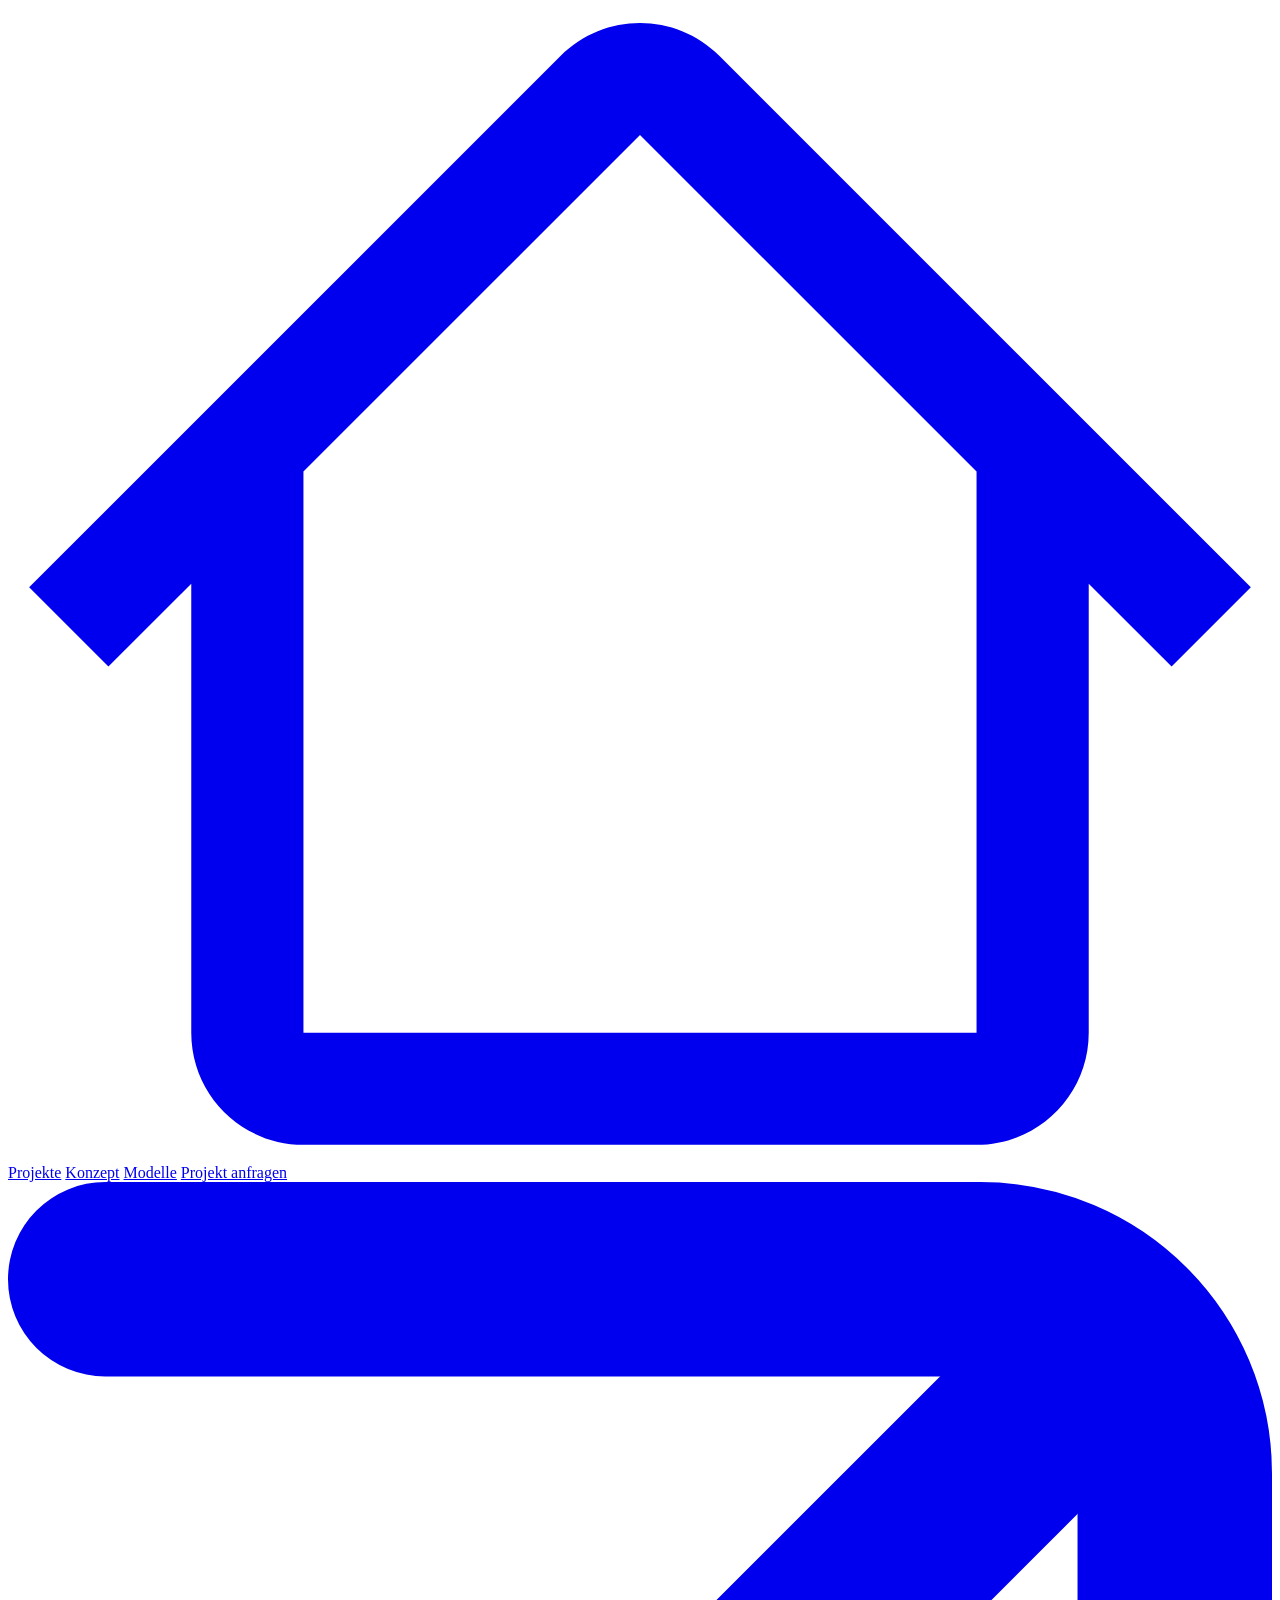
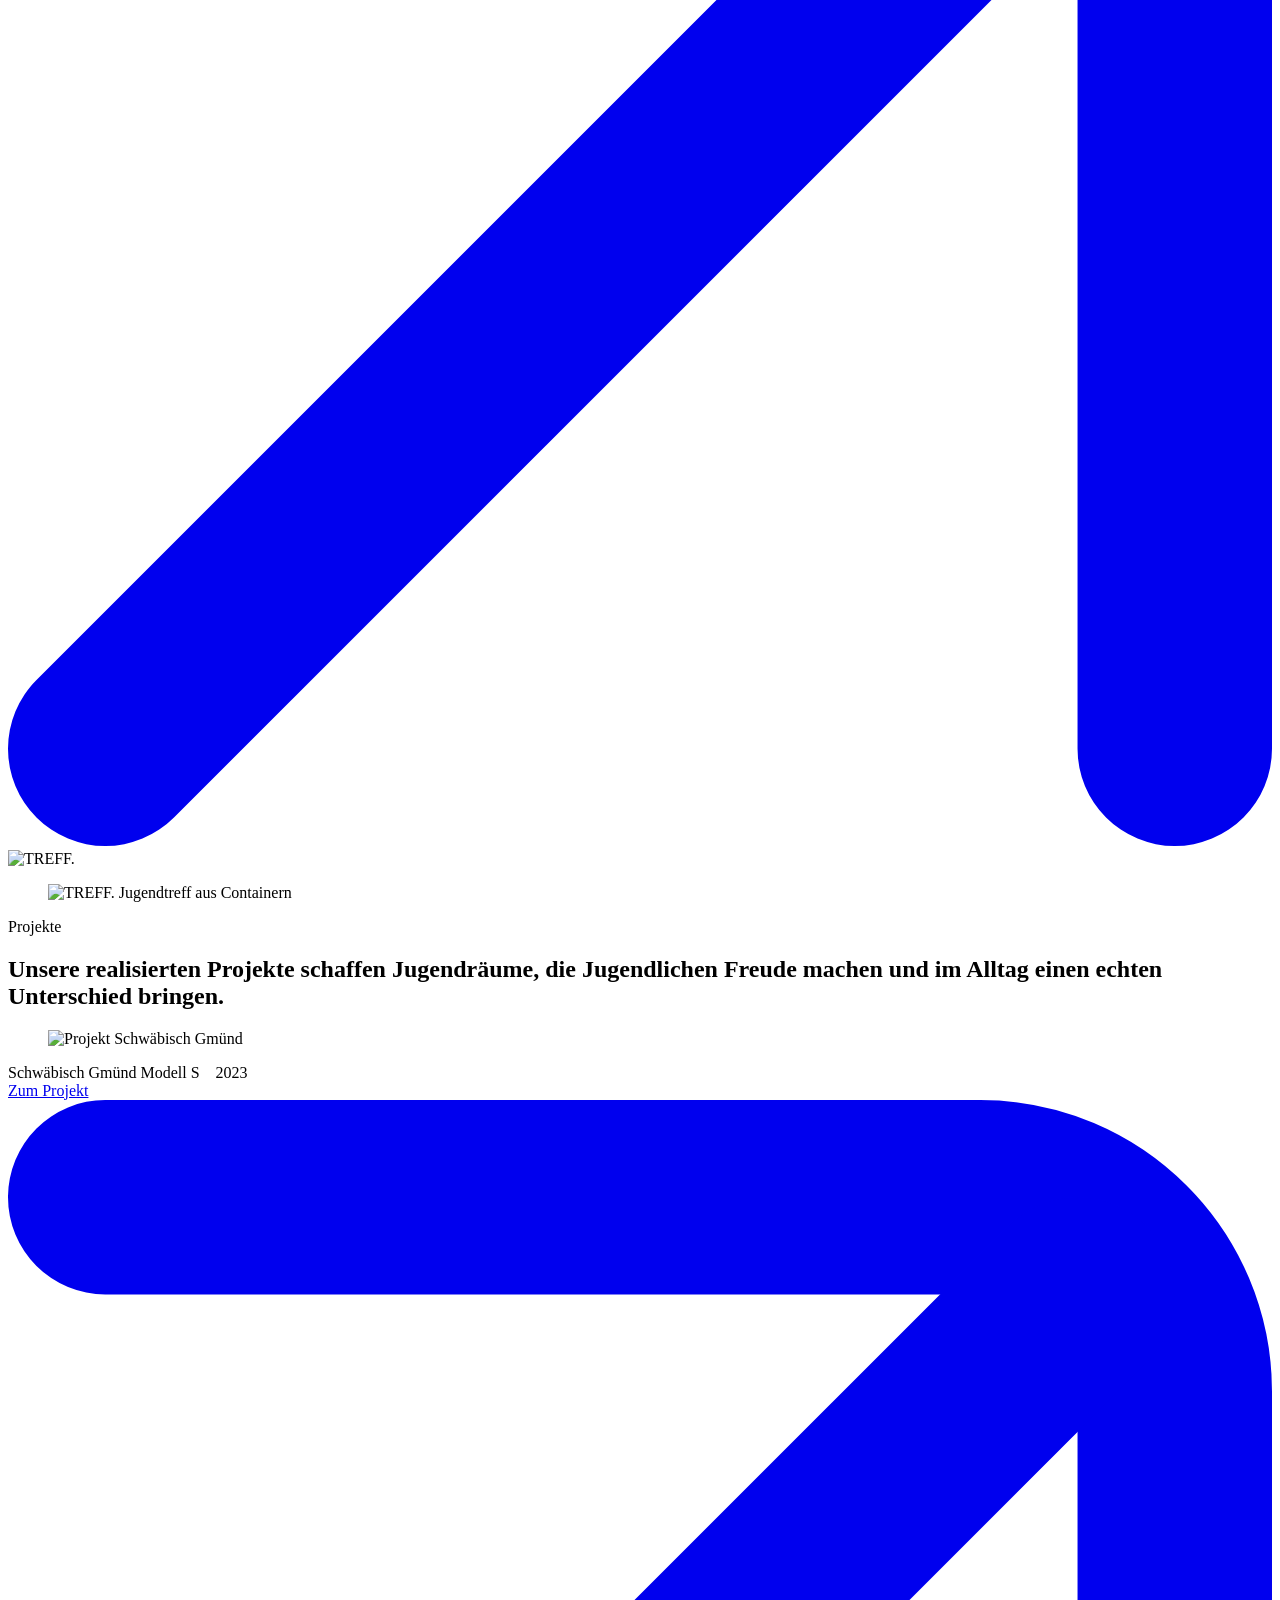
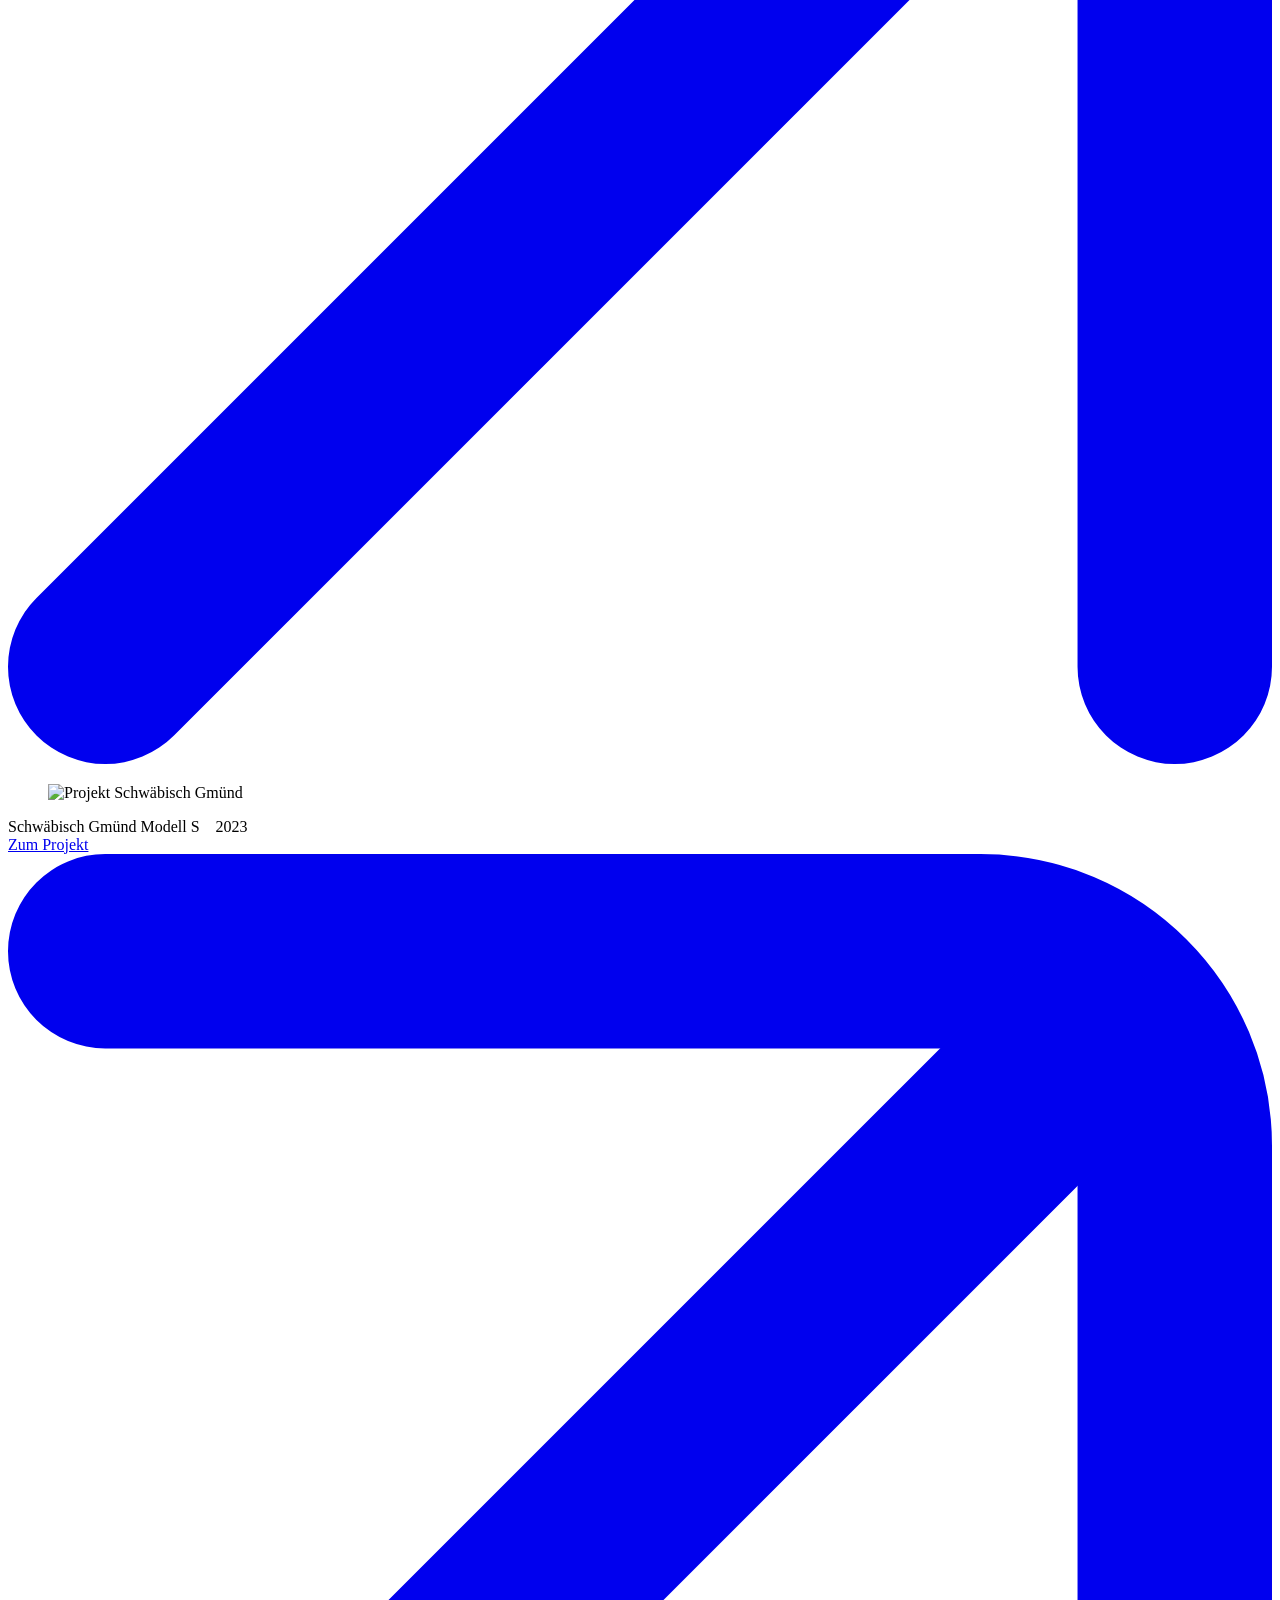
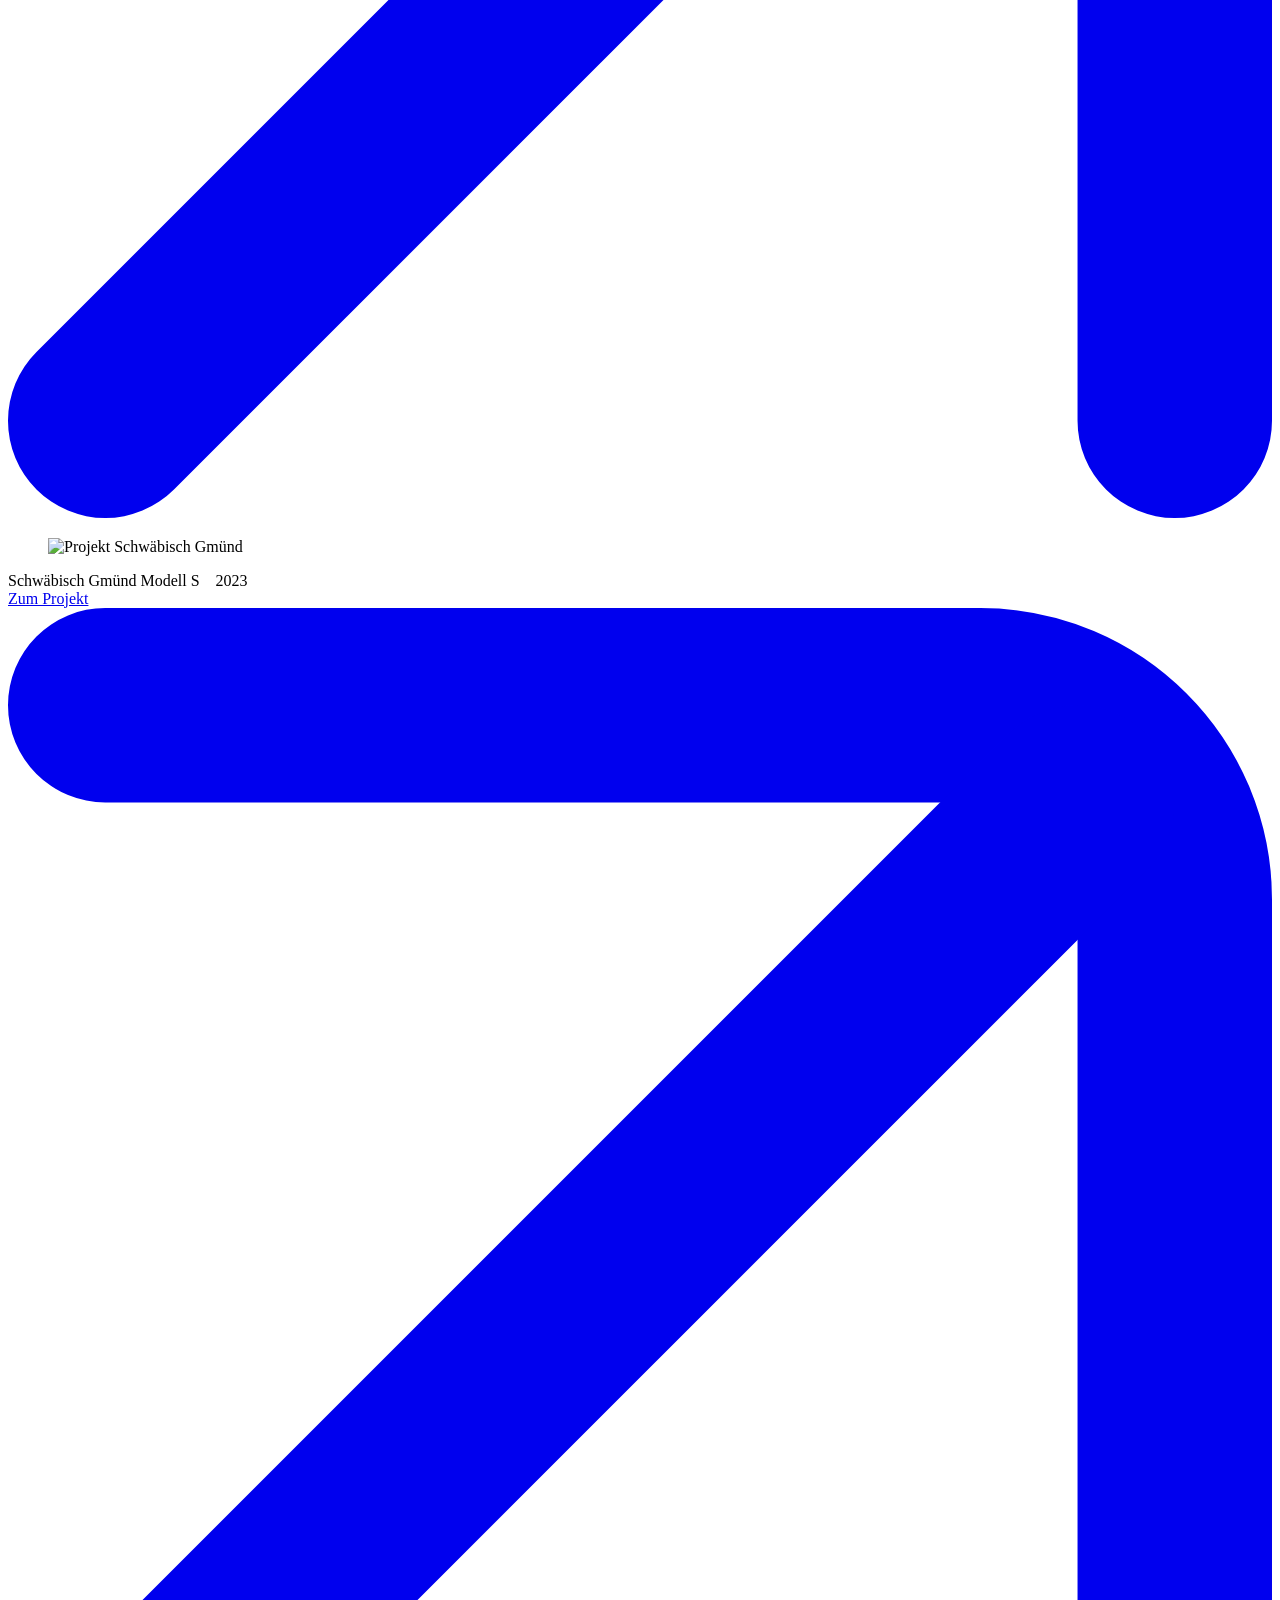
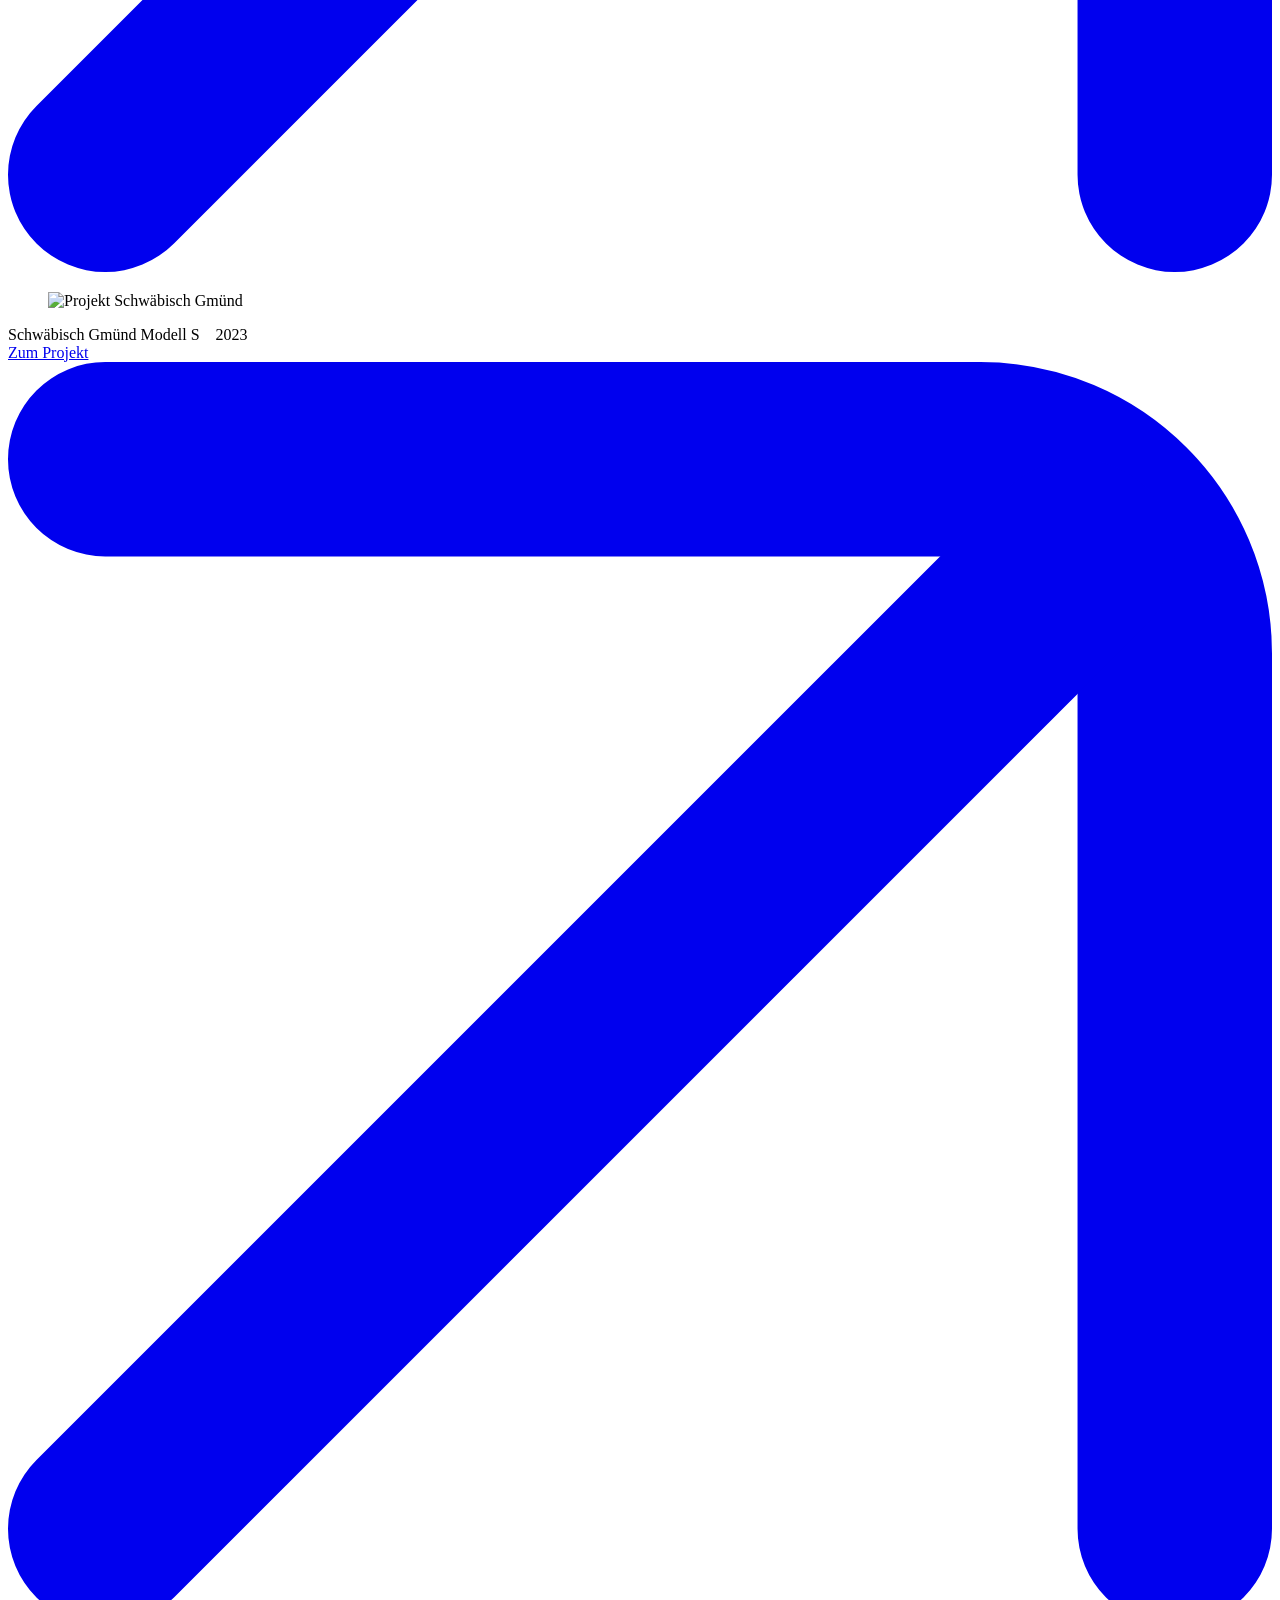
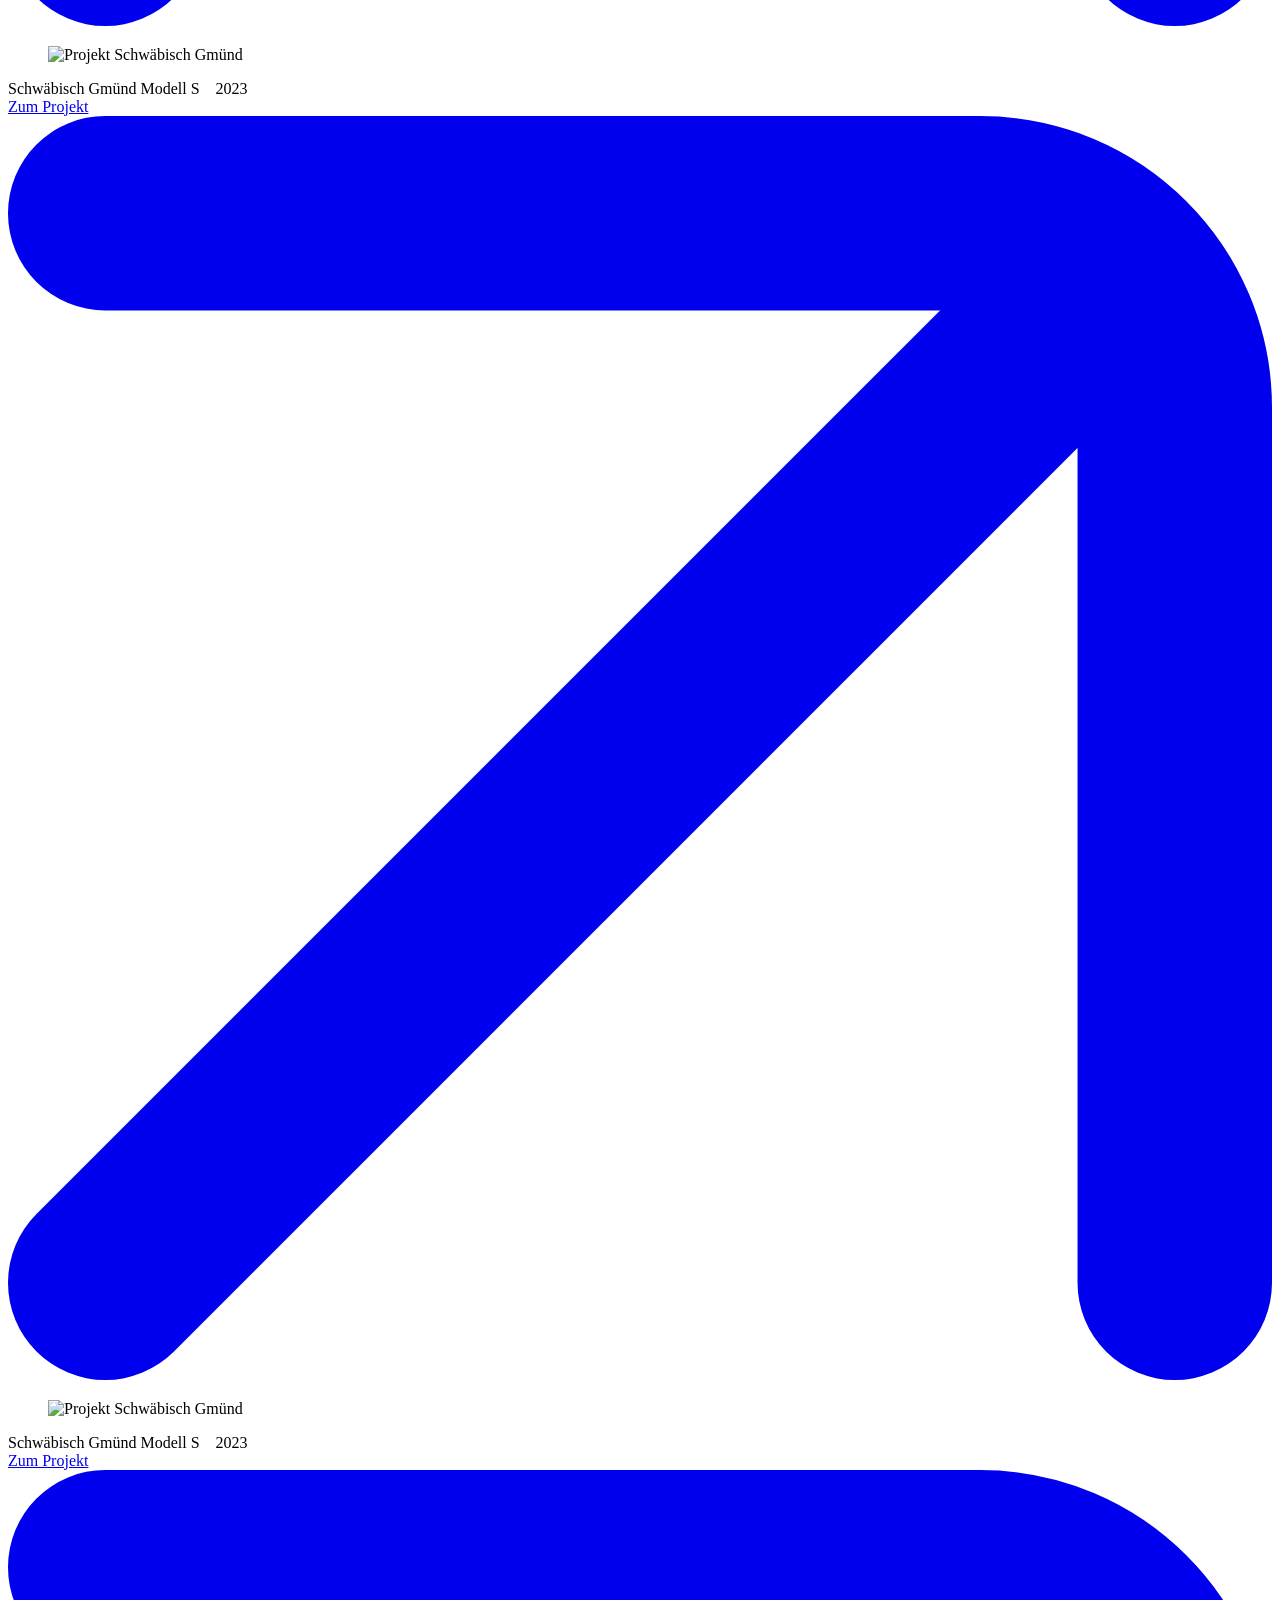
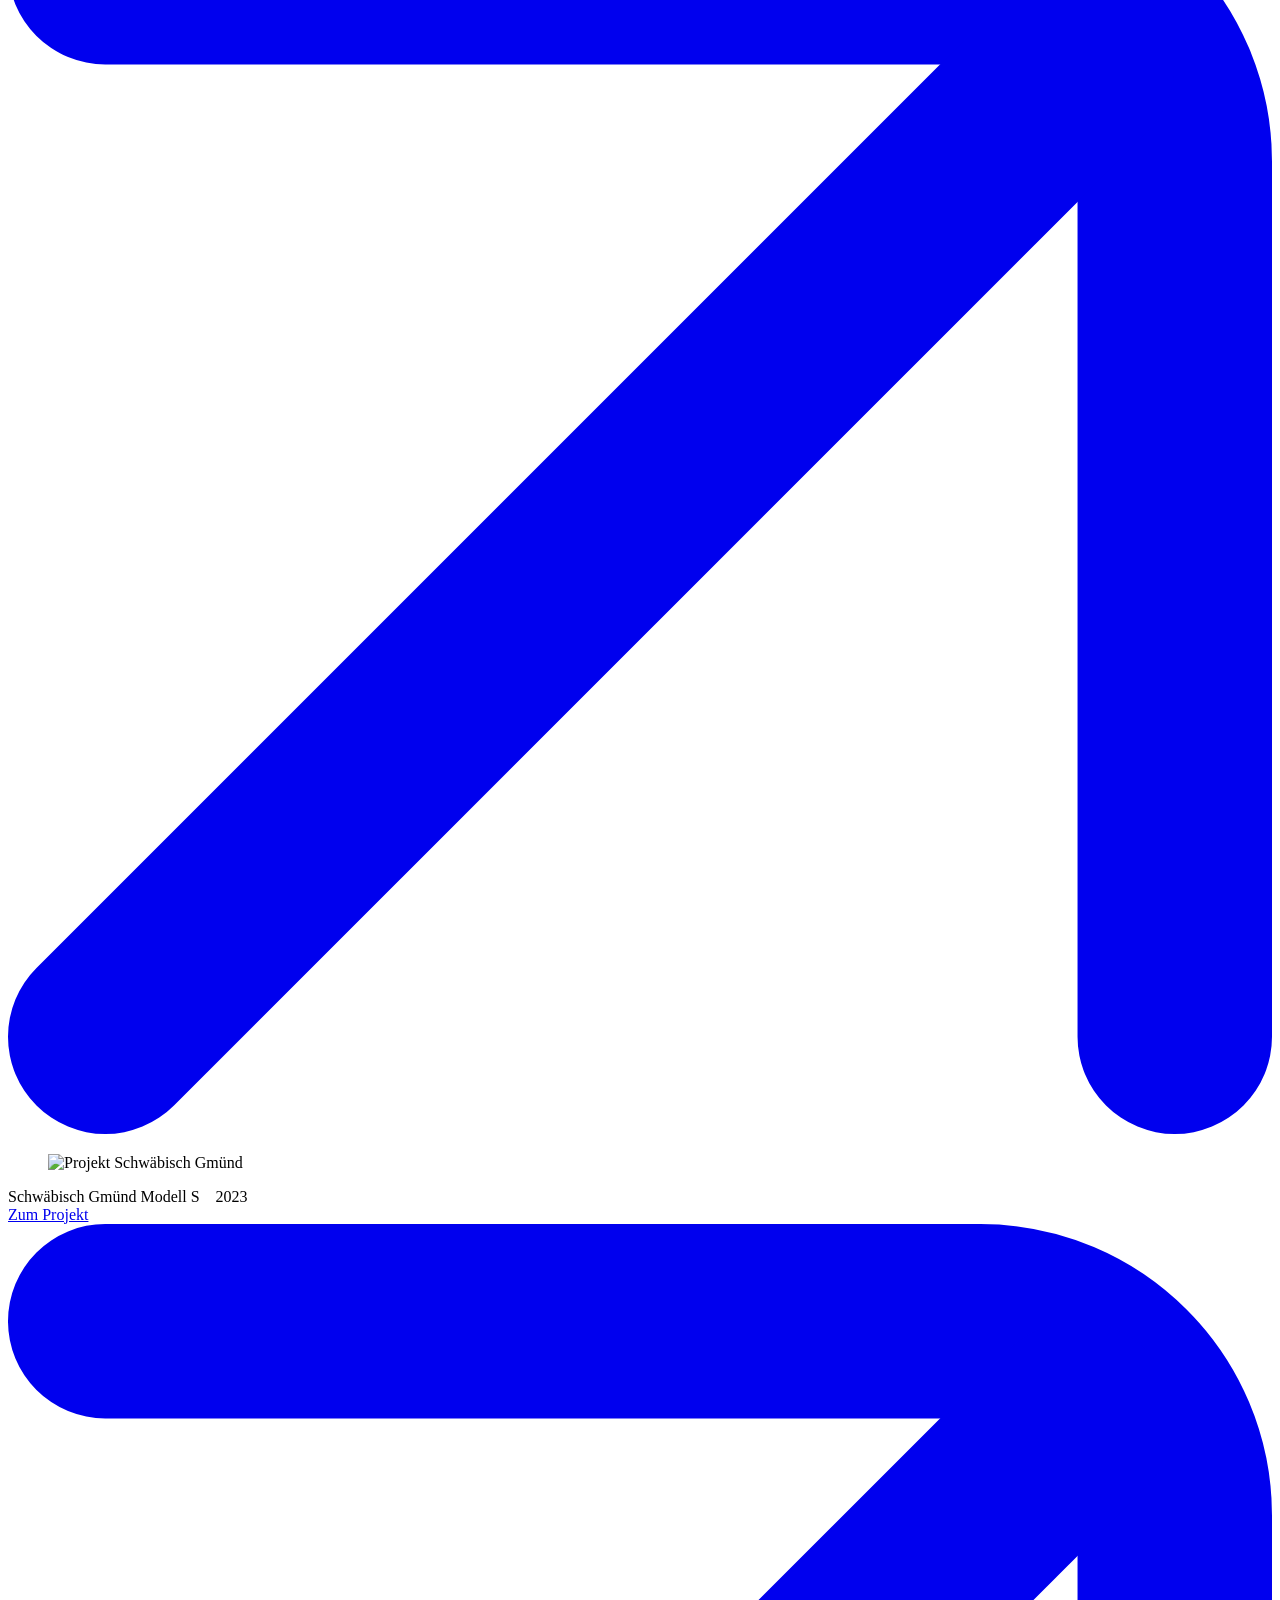
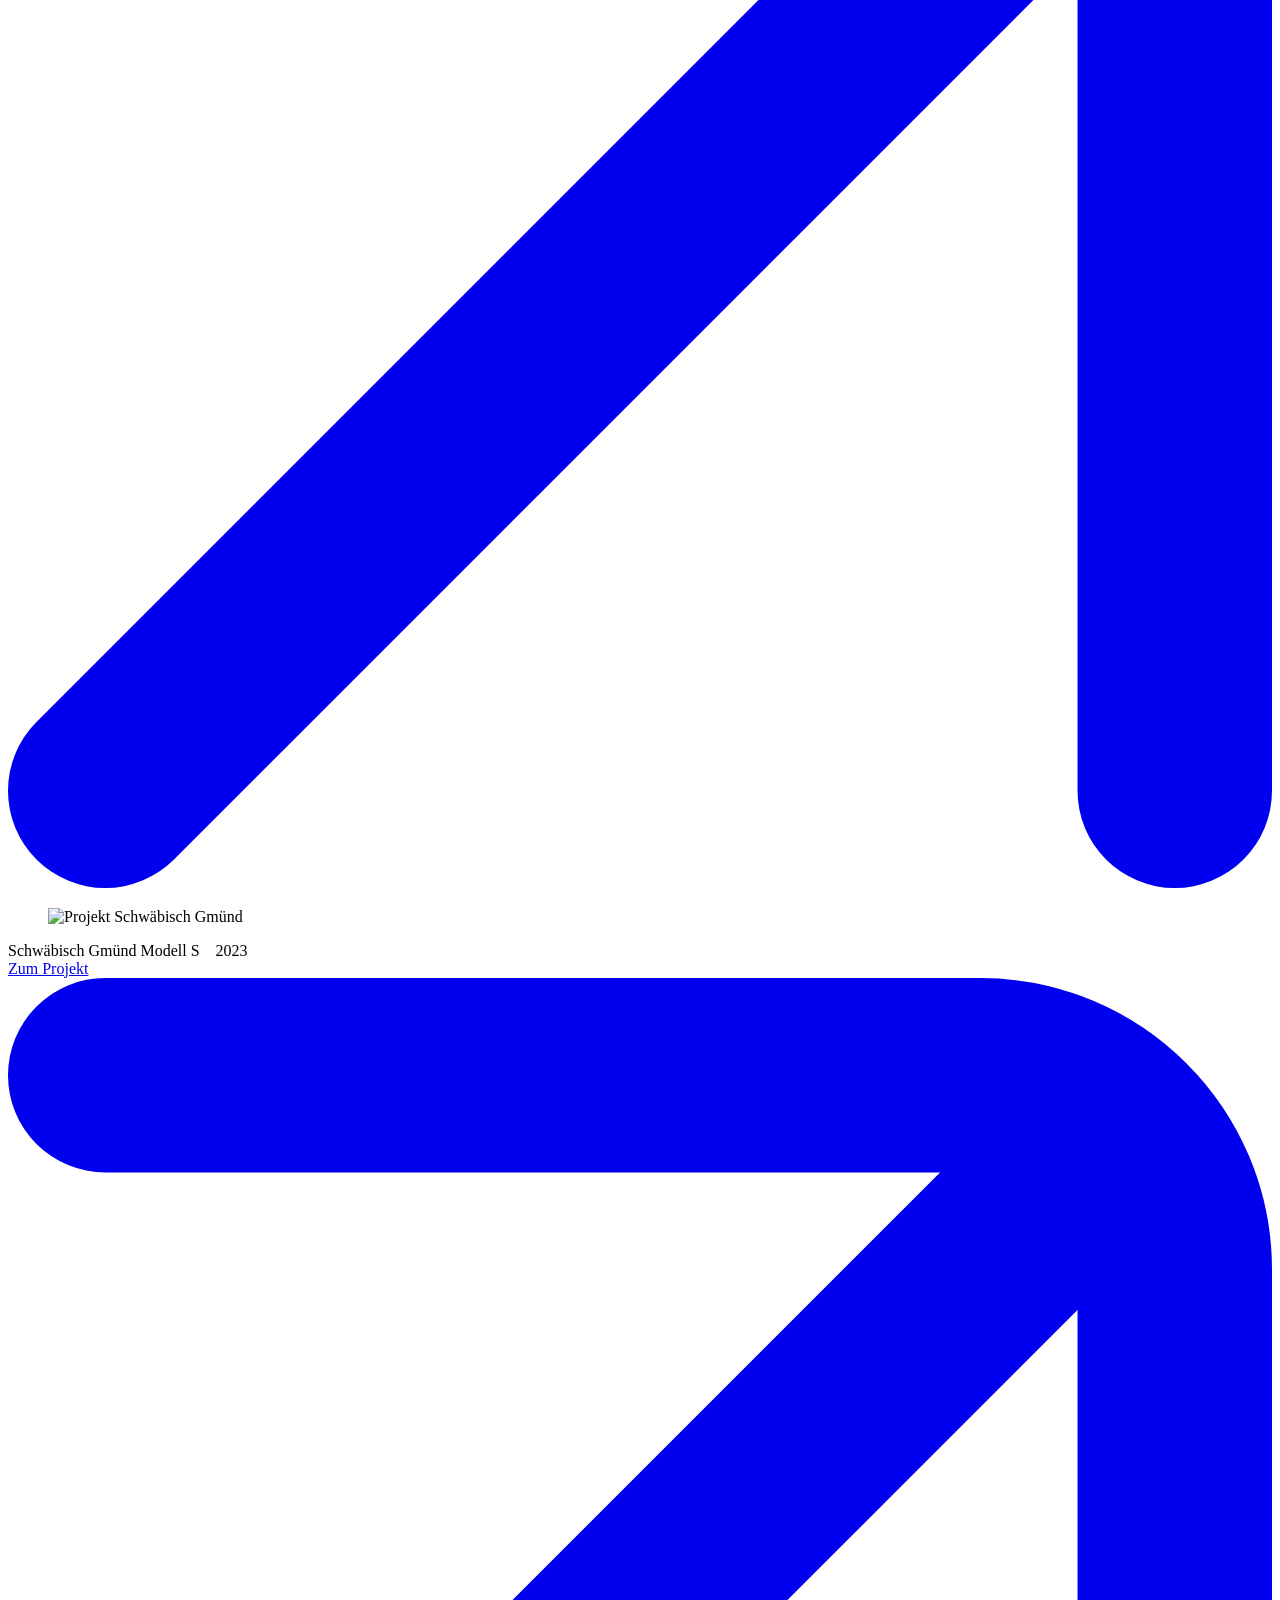
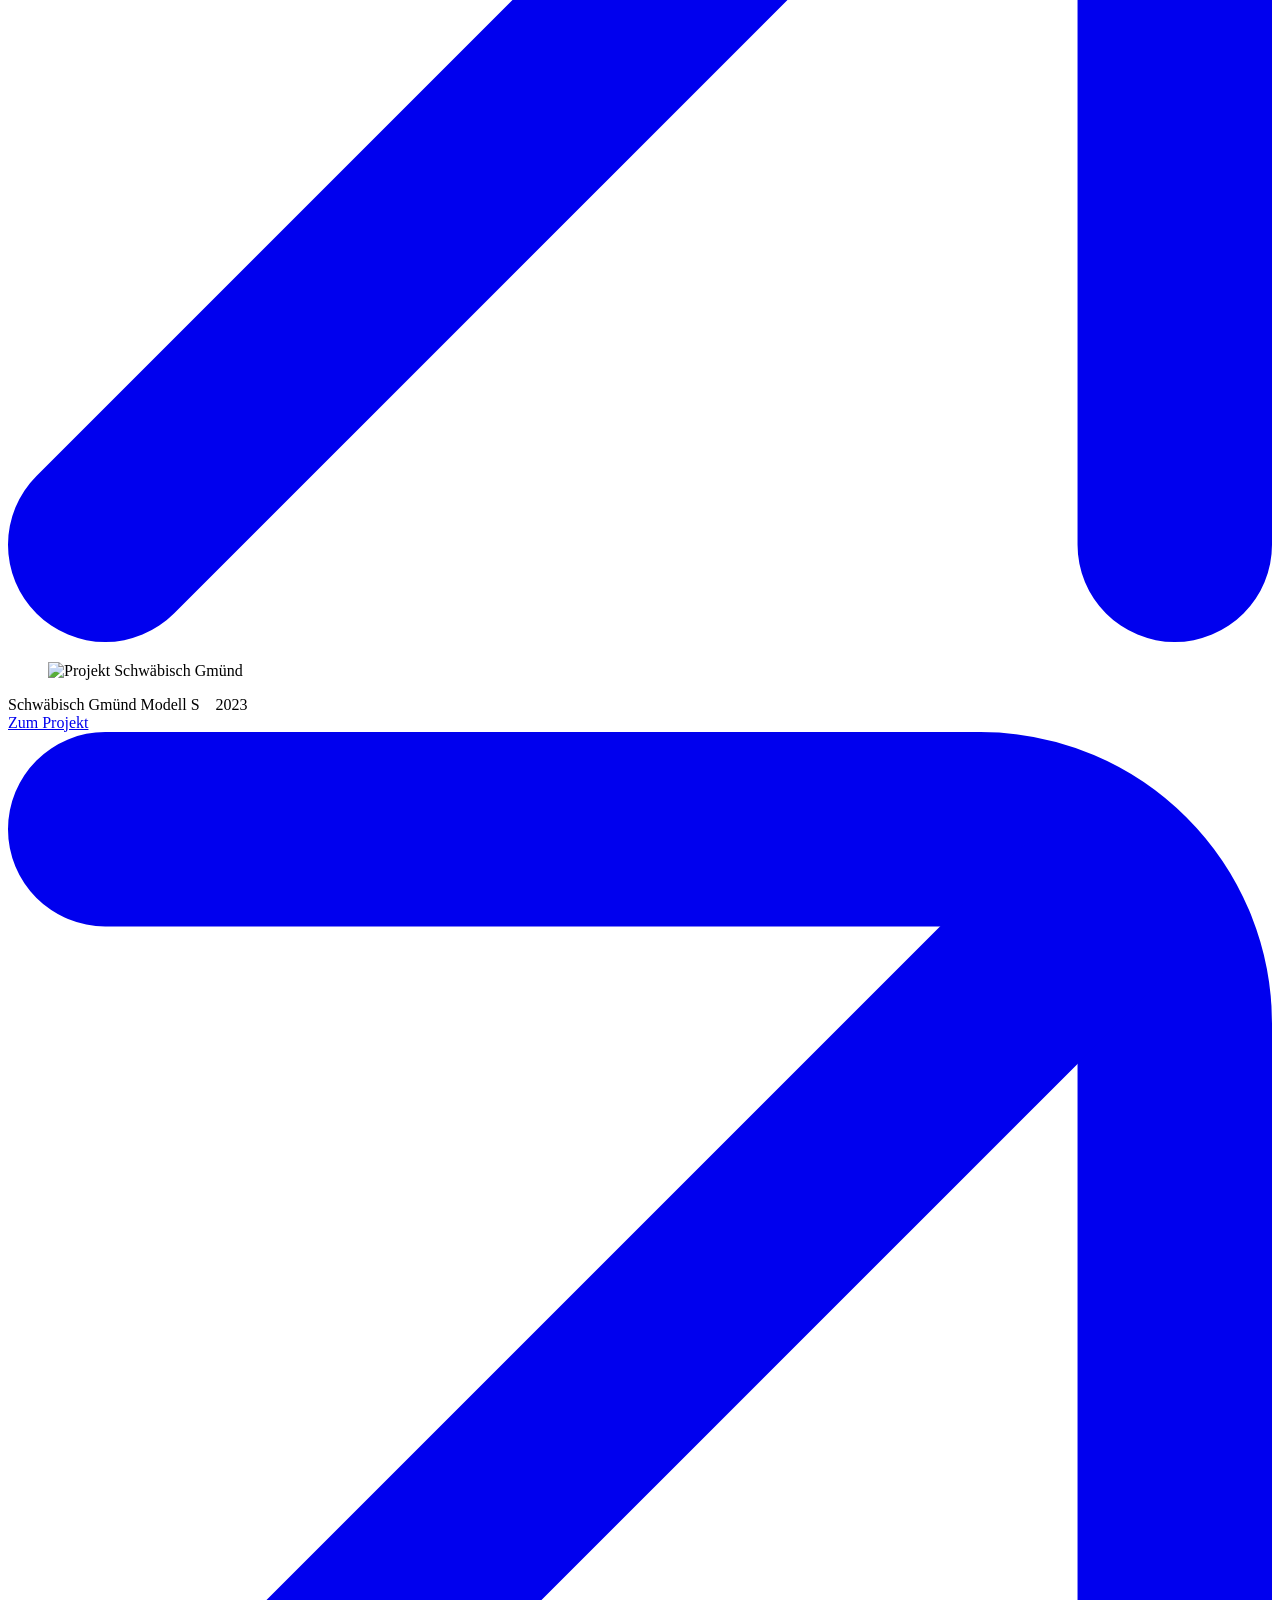
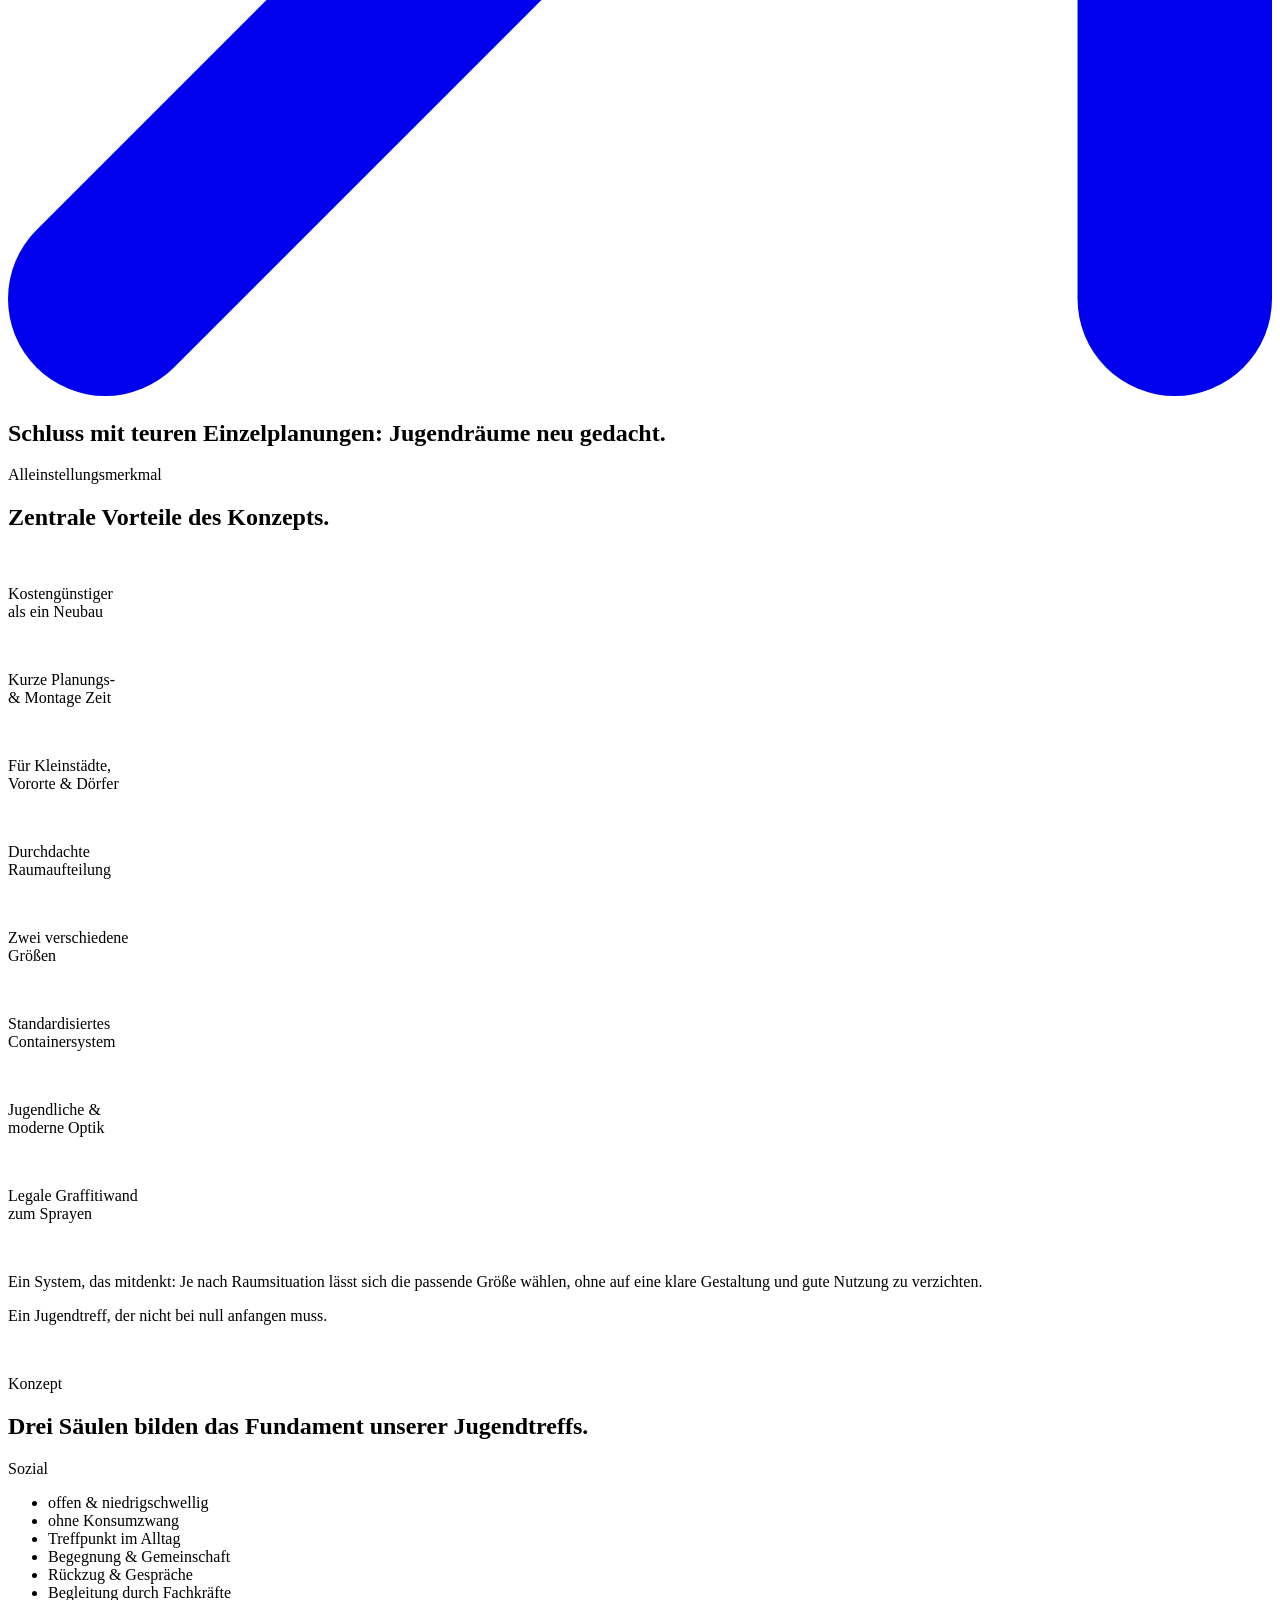
==== index.html @ c0152a6a "Upload" ====
<!DOCTYPE html>
<html lang="de">
<head>
  <meta charset="UTF-8" />
  <meta name="viewport" content="width=device-width, initial-scale=1" />
  <title>TREFF. — Jugendräume. Schnell. Günstig. Einfach.</title>
  <meta name="description" content="TREFF. baut standardisierte Container-Jugendtreffs: schnell, günstig und einfach. Zwei Modelle, ein durchdachtes System." />

  <!-- Fonts vorab laden (meistgenutzte WOFF2) -->
  <link rel="preload" href="fonts/Chunko Bold.woff2" as="font" type="font/woff2" crossorigin />
  <link rel="preload" href="fonts/InterTight-Regular.woff2" as="font" type="font/woff2" crossorigin />
  <link rel="stylesheet" href="css/style.css" />
  <base href="/" />
</head>

<body class="is-loading">

  <!-- ================= LOADER (Lade- & Cursor-Animation) ================= -->
  <div class="loader" data-loader aria-hidden="true">
    <div class="loader__logo">
      <span class="loader__shape"><span class="loader__fill"></span></span>
    </div>
  </div>

  <!-- ============================ NAV BAR ============================ -->
  <nav class="nav" data-nav aria-label="Hauptnavigation">
    <div class="nav__inner">
      <a class="nav__pill nav__pill--home js-bounce" href="index.html" aria-label="Startseite">
        <svg viewBox="0 0 16.9007 15.4006" fill="none" aria-hidden="true"><path fill-rule="evenodd" clip-rule="evenodd" d="M3.94715 6.20158L8.45036 1.69885L12.9536 6.20158H12.9503V13.7008H3.9503V6.20158H3.94715ZM2.4503 7.69828L1.34276 8.80571L0.282857 7.74592L7.3906 0.638922C7.97589 0.0536928 8.92483 0.0536928 9.51012 0.638922L16.6179 7.74592L15.558 8.80571L14.4503 7.69817V13.7008C14.4503 14.5291 13.7787 15.2006 12.9503 15.2006H3.9503C3.12188 15.2006 2.4503 14.5291 2.4503 13.7008V7.69828Z" fill="currentColor"/></svg>
      </a>
      <a class="nav__pill nav__pill--text js-bounce" href="index.html#projekte">Projekte</a>
      <a class="nav__pill nav__pill--text js-bounce" href="index.html#konzept">Konzept</a>
      <a class="nav__pill nav__pill--text js-bounce" href="index.html#modelle">Modelle</a>
      <a class="nav__pill nav__pill--cta js-bounce" href="kontakt.html">
        Projekt anfragen
        <svg viewBox="0 0 13 13" fill="none" aria-hidden="true"><path d="M1 1H10C11.1046 1 12 1.89543 12 3V12" stroke="currentColor" stroke-width="2" stroke-linecap="round"/><path d="M11 2L1 12" stroke="currentColor" stroke-width="2" stroke-linecap="round"/></svg>
      </a>
    </div>
  </nav>

  <!-- ============================= HEADER ============================= -->
  <header class="header">
    <div class="header__logo">
      <img src="assets/illustrations/logo-treff-wordmark.svg" alt="TREFF." />
    </div>
    <!-- SLOT: landing-hero -->
    <figure class="img-slot header__hero">
      <img src="assets/images/landing-hero.jpg" alt="TREFF. Jugendtreff aus Containern" width="1856" height="1044" />
    </figure>
  </header>

  <main>

    <!-- ===================== PROJEKTE ÜBERSICHT ===================== -->
    <section class="section" id="projekte" data-parallax-scope>
      <div class="container stack-center">
        <p class="eyebrow" data-reveal>Projekte</p>
        <h2 class="section-title" data-reveal>Unsere realisierten Projekte schaffen Jugendräume, die Jugendlichen Freude machen und im Alltag einen echten Unterschied bringen.</h2>
      </div>

      <!-- Karussell (Swipe/Drag) -->
      <div class="carousel" data-carousel>
        <div class="carousel__track" data-carousel-track>
          <!-- SLOT: projekt-uebersicht-01..09 -->
          <article class="proj-card">
            <figure class="img-slot proj-card__img" style="--ar: 584/617"><img src="assets/images/projekt-uebersicht-01.jpg" alt="Projekt Schwäbisch Gmünd" width="800" height="600" /></figure>
            <div class="proj-card__bar">
              <div class="proj-card__meta">
                <span class="proj-card__title">Schwäbisch Gmünd</span>
                <span class="proj-card__sub">Modell S &nbsp;&nbsp; 2023</span>
              </div>
              <a class="cta" href="projekte.html" aria-label="Zum Projekt Schwäbisch Gmünd">
                <span class="cta__pill">Zum Projekt</span>
                <span class="cta__circle"><svg viewBox="0 0 13 13" fill="none" aria-hidden="true"><path d="M1 1H10C11.1046 1 12 1.89543 12 3V12" stroke="currentColor" stroke-width="2" stroke-linecap="round"/><path d="M11 2L1 12" stroke="currentColor" stroke-width="2" stroke-linecap="round"/></svg></span>
              </a>
            </div>
          </article>
          <article class="proj-card">
            <figure class="img-slot proj-card__img" style="--ar: 584/617"><img src="assets/images/projekt-uebersicht-02.jpg" alt="Projekt Schwäbisch Gmünd" width="800" height="600" /></figure>
            <div class="proj-card__bar">
              <div class="proj-card__meta">
                <span class="proj-card__title">Schwäbisch Gmünd</span>
                <span class="proj-card__sub">Modell S &nbsp;&nbsp; 2023</span>
              </div>
              <a class="cta" href="projekte.html" aria-label="Zum Projekt Schwäbisch Gmünd">
                <span class="cta__pill">Zum Projekt</span>
                <span class="cta__circle"><svg viewBox="0 0 13 13" fill="none" aria-hidden="true"><path d="M1 1H10C11.1046 1 12 1.89543 12 3V12" stroke="currentColor" stroke-width="2" stroke-linecap="round"/><path d="M11 2L1 12" stroke="currentColor" stroke-width="2" stroke-linecap="round"/></svg></span>
              </a>
            </div>
          </article>
          <article class="proj-card">
            <figure class="img-slot proj-card__img" style="--ar: 584/617"><img src="assets/images/projekt-uebersicht-03.jpg" alt="Projekt Schwäbisch Gmünd" width="800" height="600" /></figure>
            <div class="proj-card__bar">
              <div class="proj-card__meta">
                <span class="proj-card__title">Schwäbisch Gmünd</span>
                <span class="proj-card__sub">Modell S &nbsp;&nbsp; 2023</span>
              </div>
              <a class="cta" href="projekte.html" aria-label="Zum Projekt Schwäbisch Gmünd">
                <span class="cta__pill">Zum Projekt</span>
                <span class="cta__circle"><svg viewBox="0 0 13 13" fill="none" aria-hidden="true"><path d="M1 1H10C11.1046 1 12 1.89543 12 3V12" stroke="currentColor" stroke-width="2" stroke-linecap="round"/><path d="M11 2L1 12" stroke="currentColor" stroke-width="2" stroke-linecap="round"/></svg></span>
              </a>
            </div>
          </article>
          <article class="proj-card">
            <figure class="img-slot proj-card__img" style="--ar: 584/617"><img src="assets/images/projekt-uebersicht-04.jpg" alt="Projekt Schwäbisch Gmünd" width="800" height="600" /></figure>
            <div class="proj-card__bar">
              <div class="proj-card__meta">
                <span class="proj-card__title">Schwäbisch Gmünd</span>
                <span class="proj-card__sub">Modell S &nbsp;&nbsp; 2023</span>
              </div>
              <a class="cta" href="projekte.html" aria-label="Zum Projekt Schwäbisch Gmünd">
                <span class="cta__pill">Zum Projekt</span>
                <span class="cta__circle"><svg viewBox="0 0 13 13" fill="none" aria-hidden="true"><path d="M1 1H10C11.1046 1 12 1.89543 12 3V12" stroke="currentColor" stroke-width="2" stroke-linecap="round"/><path d="M11 2L1 12" stroke="currentColor" stroke-width="2" stroke-linecap="round"/></svg></span>
              </a>
            </div>
          </article>
          <article class="proj-card">
            <figure class="img-slot proj-card__img" style="--ar: 584/617"><img src="assets/images/projekt-uebersicht-05.jpg" alt="Projekt Schwäbisch Gmünd" width="800" height="600" /></figure>
            <div class="proj-card__bar">
              <div class="proj-card__meta">
                <span class="proj-card__title">Schwäbisch Gmünd</span>
                <span class="proj-card__sub">Modell S &nbsp;&nbsp; 2023</span>
              </div>
              <a class="cta" href="projekte.html" aria-label="Zum Projekt Schwäbisch Gmünd">
                <span class="cta__pill">Zum Projekt</span>
                <span class="cta__circle"><svg viewBox="0 0 13 13" fill="none" aria-hidden="true"><path d="M1 1H10C11.1046 1 12 1.89543 12 3V12" stroke="currentColor" stroke-width="2" stroke-linecap="round"/><path d="M11 2L1 12" stroke="currentColor" stroke-width="2" stroke-linecap="round"/></svg></span>
              </a>
            </div>
          </article>
          <article class="proj-card">
            <figure class="img-slot proj-card__img" style="--ar: 584/617"><img src="assets/images/projekt-uebersicht-06.jpg" alt="Projekt Schwäbisch Gmünd" width="800" height="600" /></figure>
            <div class="proj-card__bar">
              <div class="proj-card__meta">
                <span class="proj-card__title">Schwäbisch Gmünd</span>
                <span class="proj-card__sub">Modell S &nbsp;&nbsp; 2023</span>
              </div>
              <a class="cta" href="projekte.html" aria-label="Zum Projekt Schwäbisch Gmünd">
                <span class="cta__pill">Zum Projekt</span>
                <span class="cta__circle"><svg viewBox="0 0 13 13" fill="none" aria-hidden="true"><path d="M1 1H10C11.1046 1 12 1.89543 12 3V12" stroke="currentColor" stroke-width="2" stroke-linecap="round"/><path d="M11 2L1 12" stroke="currentColor" stroke-width="2" stroke-linecap="round"/></svg></span>
              </a>
            </div>
          </article>
          <article class="proj-card">
            <figure class="img-slot proj-card__img" style="--ar: 584/617"><img src="assets/images/projekt-uebersicht-07.jpg" alt="Projekt Schwäbisch Gmünd" width="800" height="600" /></figure>
            <div class="proj-card__bar">
              <div class="proj-card__meta">
                <span class="proj-card__title">Schwäbisch Gmünd</span>
                <span class="proj-card__sub">Modell S &nbsp;&nbsp; 2023</span>
              </div>
              <a class="cta" href="projekte.html" aria-label="Zum Projekt Schwäbisch Gmünd">
                <span class="cta__pill">Zum Projekt</span>
                <span class="cta__circle"><svg viewBox="0 0 13 13" fill="none" aria-hidden="true"><path d="M1 1H10C11.1046 1 12 1.89543 12 3V12" stroke="currentColor" stroke-width="2" stroke-linecap="round"/><path d="M11 2L1 12" stroke="currentColor" stroke-width="2" stroke-linecap="round"/></svg></span>
              </a>
            </div>
          </article>
          <article class="proj-card">
            <figure class="img-slot proj-card__img" style="--ar: 584/617"><img src="assets/images/projekt-uebersicht-08.jpg" alt="Projekt Schwäbisch Gmünd" width="800" height="600" /></figure>
            <div class="proj-card__bar">
              <div class="proj-card__meta">
                <span class="proj-card__title">Schwäbisch Gmünd</span>
                <span class="proj-card__sub">Modell S &nbsp;&nbsp; 2023</span>
              </div>
              <a class="cta" href="projekte.html" aria-label="Zum Projekt Schwäbisch Gmünd">
                <span class="cta__pill">Zum Projekt</span>
                <span class="cta__circle"><svg viewBox="0 0 13 13" fill="none" aria-hidden="true"><path d="M1 1H10C11.1046 1 12 1.89543 12 3V12" stroke="currentColor" stroke-width="2" stroke-linecap="round"/><path d="M11 2L1 12" stroke="currentColor" stroke-width="2" stroke-linecap="round"/></svg></span>
              </a>
            </div>
          </article>
          <article class="proj-card">
            <figure class="img-slot proj-card__img" style="--ar: 584/617"><img src="assets/images/projekt-uebersicht-09.jpg" alt="Projekt Schwäbisch Gmünd" width="800" height="600" /></figure>
            <div class="proj-card__bar">
              <div class="proj-card__meta">
                <span class="proj-card__title">Schwäbisch Gmünd</span>
                <span class="proj-card__sub">Modell S &nbsp;&nbsp; 2023</span>
              </div>
              <a class="cta" href="projekte.html" aria-label="Zum Projekt Schwäbisch Gmünd">
                <span class="cta__pill">Zum Projekt</span>
                <span class="cta__circle"><svg viewBox="0 0 13 13" fill="none" aria-hidden="true"><path d="M1 1H10C11.1046 1 12 1.89543 12 3V12" stroke="currentColor" stroke-width="2" stroke-linecap="round"/><path d="M11 2L1 12" stroke="currentColor" stroke-width="2" stroke-linecap="round"/></svg></span>
              </a>
            </div>
          </article>
        </div>
        <div class="carousel__dots" data-carousel-dots aria-hidden="true"></div>
      </div>
    </section>

    <!-- ===================== STÖRER (lila) ===================== -->
    <section class="stoerer stoerer--lila full-bleed">
      <h2 data-reveal="scale">Schluss mit teuren Einzelplanungen: Jugendräume neu gedacht.</h2>
    </section>

    <!-- ===================== USP ===================== -->
    <section class="section usp" data-parallax-scope>
      <div class="container">
        <div class="usp__head" data-reveal>
          <p class="eyebrow">Alleinstellungsmerkmal</p>
          <h2 class="usp__title">Zentrale Vorteile des Konzepts.</h2>
        </div>
      </div>
      <div class="container">
        <div class="card-grid usp__grid" data-reveal>
          <article class="card-pill usp-card"><img class="usp-card__icon" src="assets/illustrations/usp-icon-1.svg" alt="" /><p>Kostengünstiger<br>als ein Neubau</p></article>
          <article class="card-pill usp-card"><img class="usp-card__icon" src="assets/illustrations/usp-icon-2.svg" alt="" /><p>Kurze Planungs-<br>&amp; Montage Zeit</p></article>
          <article class="card-pill usp-card"><img class="usp-card__icon" src="assets/illustrations/usp-icon-3.svg" alt="" /><p>Für Kleinstädte,<br>Vororte &amp; Dörfer</p></article>
          <article class="card-pill usp-card"><img class="usp-card__icon" src="assets/illustrations/usp-icon-4.svg" alt="" /><p>Durchdachte<br>Raumaufteilung</p></article>
          <article class="card-pill usp-card"><img class="usp-card__icon" src="assets/illustrations/usp-icon-5.svg" alt="" /><p>Zwei verschiedene<br>Größen</p></article>
          <article class="card-pill usp-card"><img class="usp-card__icon" src="assets/illustrations/usp-icon-6.svg" alt="" /><p>Standardisiertes<br>Containersystem</p></article>
          <article class="card-pill usp-card"><img class="usp-card__icon" src="assets/illustrations/usp-icon-7.svg" alt="" /><p>Jugendliche &amp;<br>moderne Optik</p></article>
          <article class="card-pill usp-card"><img class="usp-card__icon" src="assets/illustrations/usp-icon-8.svg" alt="" /><p>Legale Graffitiwand<br>zum Sprayen</p></article>
        </div>
      </div>
    </section>

    <!-- ===================== TEXT STÖRER 2 ===================== -->
    <section class="section text-stoerer" data-parallax-scope>
      <div class="container">
        <div class="text-stoerer__row text-stoerer__row--a">
          <img class="deco text-stoerer__illu" src="assets/illustrations/illu-text-1.svg" alt="" data-float data-parallax="0.3" />
          <p class="text-stoerer__big" data-reveal="right">Ein System, das mitdenkt: Je nach Raumsituation lässt sich die passende Größe wählen, ohne auf eine klare Gestaltung und gute Nutzung zu verzichten.</p>
        </div>
        <div class="text-stoerer__row text-stoerer__row--b">
          <p class="text-stoerer__big" data-reveal="left">Ein Jugendtreff, der nicht bei null anfangen muss.</p>
          <img class="deco text-stoerer__illu" src="assets/illustrations/illu-frau.svg" alt="" data-float data-parallax="0.3" />
        </div>
      </div>
    </section>

    <!-- ===================== KONZEPT ===================== -->
    <section class="section konzept" id="konzept">
      <div class="container stack-center">
        <p class="eyebrow" data-reveal>Konzept</p>
        <h2 class="section-title" data-reveal>Drei Säulen bilden das Fundament unserer Jugendtreffs.</h2>
      </div>
      <div class="container">
        <div class="konzept__grid">
          <article class="konzept-pille" data-reveal="up">
            <p class="eyebrow eyebrow--gelb">Sozial</p>
            <ul class="tag-list">
              <li>offen &amp; niedrigschwellig</li><li>ohne Konsumzwang</li><li>Treffpunkt im Alltag</li>
              <li>Begegnung &amp; Gemeinschaft</li><li>Rückzug &amp; Gespräche</li><li>Begleitung durch Fachkräfte</li>
            </ul>
          </article>
          <article class="konzept-pille" data-reveal="up">
            <p class="eyebrow eyebrow--gruen">Partizipation</p>
            <ul class="tag-list">
              <li>Mitgestaltung</li><li>Selbstaneignung</li><li>gemeinsames Bauen</li>
              <li>Identifikation mit dem Ort</li><li>Lernen durch Praxis</li><li>Aufklärung statt Verbote</li>
            </ul>
          </article>
          <article class="konzept-pille" data-reveal="up">
            <p class="eyebrow eyebrow--lila">Architektur</p>
            <ul class="tag-list">
              <li>innovatives Containersystem</li><li>klare Zonierung</li><li>aktive &amp; ruhige Bereiche</li>
              <li>flexible Nutzung</li><li>robuste Alltagsarchitektur</li><li>Innen- und Außenbereiche</li>
            </ul>
          </article>
        </div>
      </div>
    </section>

    <!-- ===================== TEXT FRAME (Tagesablauf) ===================== -->
    <section class="section text-frame">
      <div class="container stack-center">
        <p class="eyebrow" data-reveal>Tagesablauf</p>
        <p class="big-statement" data-reveal>Im Jugendtreff startet der Tag mit Vorbereitung und dem Öffnen des Raums. Nachmittags kommen Jugendliche zusammen, treffen Freund*innen, spielen, reden oder nutzen Rückzugsorte. Gegen Abend wird es ruhiger und der Tag klingt gemeinsam aus.</p>
      </div>
    </section>

    <!-- ===================== VIDEO TAGESABLAUF ===================== -->
    <section class="section video-sec">
      <div class="container">
        <!-- SLOT: video tagesablauf (Poster: assets/images/video-tagesablauf-poster.jpg) -->
        <figure class="img-slot video-slot" style="--ar: 16/9" data-reveal>
          <video controls playsinline preload="none" poster="assets/images/video-tagesablauf-poster.jpg">
            <source src="assets/videos/tagesablauf.mp4" type="video/mp4" />
          </video>
        </figure>
      </div>
    </section>

    <!-- ===================== SÄULEN TEXT (Aufbau) ===================== -->
    <section class="section saeulen" data-parallax-scope>
      <div class="container">
        <img class="deco saeulen__illu" src="assets/illustrations/illu-rennender-junge.svg" alt="" data-parallax="0.35" data-float />
        <div class="saeulen__text">
          <p class="eyebrow" data-reveal>Aufbau</p>
          <p class="big-statement" data-reveal>Mit unserem Containersystem ist der Weg zum neuen Jugendtreff klar strukturiert und nachvollziehbar aufgebaut. Der Ablauf wird in sechs Phasen erklärt und zeigt, wie aus einer Entscheidung ein vollständig umgesetzter, standortgerechter Jugendtreff entsteht.</p>
        </div>
      </div>
    </section>

    <!-- ===================== PHASEN (Scrollytelling) ===================== -->
    <section class="section phasen" data-phasen>
      <div class="container">
        <div class="phasen__wrap" data-phasen-wrap>
          <!-- SVG-Verbindungslinie wird per JS (phasen.js) erzeugt -->
          <svg class="phasen__lines" data-phasen-lines aria-hidden="true" preserveAspectRatio="none"></svg>

          <div class="phase phase--right" data-phase>
            <span class="phase__num">Phase — 1</span>
            <div class="phase__pille">
              <h3 class="phase__title">Entscheidung treffen</h3>
              <p class="phase__desc">Sie entscheiden sich für unser Containersystem als standardisierte Lösung für einen neuen Jugendtreff.</p>
            </div>
          </div>
          <div class="phase phase--left" data-phase>
            <span class="phase__num">Phase — 2</span>
            <div class="phase__pille">
              <h3 class="phase__title">Modell auswählen</h3>
              <p class="phase__desc">Im nächsten Schritt wird das passende Modell gewählt. Zur Verfügung stehen das kleine Modell 4C für bis zu 20 Jugendliche und das große Modell 7C für bis zu 50 Jugendliche.</p>
            </div>
          </div>
          <div class="phase phase--right" data-phase>
            <span class="phase__num">Phase — 3</span>
            <div class="phase__pille">
              <h3 class="phase__title">Standort prüfen</h3>
              <p class="phase__desc">Anschließend wird der vorgesehene Standort auf seine Eignung geprüft. Entscheidend sind dabei unter anderem Platzverhältnisse, Erschließung, Zugänglichkeit und die grundsätzliche bauliche Umsetzbarkeit vor Ort.</p>
            </div>
          </div>
          <div class="phase phase--left" data-phase>
            <span class="phase__num">Phase — 4</span>
            <div class="phase__pille">
              <h3 class="phase__title">Einrichtung konkretisieren</h3>
              <p class="phase__desc">Die bauliche und funktionale Grundstruktur ist bereits festgelegt, offen bleibt nur die konkrete Möblierung einzelner Bereiche. Hier wird abgestimmt, welche zusätzlichen Elemente vor Ort benötigt werden.</p>
            </div>
          </div>
          <div class="phase phase--right" data-phase>
            <span class="phase__num">Phase — 5</span>
            <div class="phase__pille">
              <h3 class="phase__title">Umsetzung vorbereiten</h3>
              <p class="phase__desc">Sobald alle relevanten Entscheidungen getroffen sind, wird die Umsetzung vorbereitet. Dazu gehören die finale Koordination, die terminliche Einplanung und die Abstimmung aller notwendigen Schritte bis zur Realisierung am Standort.</p>
            </div>
          </div>
          <div class="phase phase--left" data-phase>
            <span class="phase__num">Phase — 6</span>
            <div class="phase__pille">
              <h3 class="phase__title">Aufbau realisieren</h3>
              <p class="phase__desc">Im letzten Schritt wird der Jugendtreff vor Ort aufgebaut und einsatzbereit gemacht. Ihr Containersystem erhält die finale farbliche Ausführung und unseren illustrativen Stil, sodass der Ort sichtbar, verständlich und jugendgerecht im Stadtbild erscheint. Damit entsteht ein sofort nutzbarer Jugendtreff, der standardisiert geplant, effizient umgesetzt und auf den jeweiligen Standort abgestimmt ist.</p>
            </div>
          </div>

          <div class="phasen__end" data-phase-end>
            <div class="container-badge" aria-label="TREFF. Container">
              <img src="assets/illustrations/logo-treff-wordmark.svg" alt="TREFF." />
            </div>
          </div>
        </div>
      </div>
    </section>

    <!-- ===================== STÖRER (grün) ===================== -->
    <section class="stoerer stoerer--gruen full-bleed">
      <h2 data-reveal="scale">Jugendräume. Schnell. Günstig. Einfach.</h2>
    </section>

    <!-- ===================== VIDEO TAGESABLAUF (2) ===================== -->
    <section class="section video-sec">
      <div class="container">
        <!-- SLOT: video tagesablauf 2 -->
        <figure class="img-slot video-slot" style="--ar: 16/9" data-reveal>
          <video controls playsinline preload="none" poster="assets/images/video-tagesablauf-2-poster.jpg">
            <source src="assets/videos/tagesablauf-2.mp4" type="video/mp4" />
          </video>
        </figure>
      </div>
    </section>

    <!-- ===================== MODELLE ===================== -->
    <section class="section modelle" id="modelle" data-parallax-scope>
      <div class="container stack-center">
        <p class="eyebrow" data-reveal>Modelle</p>
        <h2 class="section-title" data-reveal>Zwei Größen, ein System: 4C für kleinere Flächen, 7C für mehr Raum und mehr Nutzung.</h2>
      </div>
      <div class="container">
        <div class="modelle__grid">
          <!-- CTA 4C -> modell-4c.html -->
          <article class="modell-card" data-reveal="up">
            <figure class="img-slot modell-card__img" style="--ar: 1/1"><img src="assets/images/modell-4c-cover.jpg" alt="Modell 4C" width="800" height="800" /></figure>
            <div class="modell-card__bar">
              <div class="modell-card__meta">
                <span class="modell-card__title">Modell 4C</span>
                <span class="modell-card__sub">bis zu 20 Jugendliche &nbsp;&nbsp;&nbsp; 4 Container</span>
              </div>
              <a class="cta" href="modell-4c.html" aria-label="Modell 4C – Mehr anzeigen">
                <span class="cta__pill">Mehr Anzeigen</span>
                <span class="cta__circle"><svg viewBox="0 0 13 13" fill="none" aria-hidden="true"><path d="M1 1H10C11.1046 1 12 1.89543 12 3V12" stroke="currentColor" stroke-width="2" stroke-linecap="round"/><path d="M11 2L1 12" stroke="currentColor" stroke-width="2" stroke-linecap="round"/></svg></span>
              </a>
            </div>
          </article>
          <!-- CTA 7C -> modell-7c.html -->
          <article class="modell-card" data-reveal="up">
            <figure class="img-slot modell-card__img" style="--ar: 1/1"><img src="assets/images/modell-7c-cover.jpg" alt="Modell 7C" width="800" height="800" /></figure>
            <div class="modell-card__bar">
              <div class="modell-card__meta">
                <span class="modell-card__title">Modell 7C</span>
                <span class="modell-card__sub">bis zu 50 Jugendliche &nbsp;&nbsp;&nbsp; 7 Container</span>
              </div>
              <a class="cta" href="modell-7c.html" aria-label="Modell 7C – Mehr anzeigen">
                <span class="cta__pill">Mehr Anzeigen</span>
                <span class="cta__circle"><svg viewBox="0 0 13 13" fill="none" aria-hidden="true"><path d="M1 1H10C11.1046 1 12 1.89543 12 3V12" stroke="currentColor" stroke-width="2" stroke-linecap="round"/><path d="M11 2L1 12" stroke="currentColor" stroke-width="2" stroke-linecap="round"/></svg></span>
              </a>
            </div>
          </article>
        </div>
      </div>
    </section>

    <!-- ===================== FAQ ===================== -->
    <section class="section faq">
      <div class="container faq__layout">
        <p class="eyebrow" data-reveal>FAQ</p>
        <div class="faq__list" data-faq>
          <details class="faq-item">
            <summary>Für welche Standorte ist TREFF. geeignet?<span class="faq-item__icon" aria-hidden="true"></span></summary>
            <div class="faq-item__body"><div class="faq-item__inner"><p>TREFF. eignet sich besonders für Kleinstädte, Vororte und Dörfer – überall dort, wo Platz für einen kompakten, standardisierten Jugendtreff vorhanden ist.</p></div></div>
          </details>
          <details class="faq-item">
            <summary>Was kann individuell angepasst werden?<span class="faq-item__icon" aria-hidden="true"></span></summary>
            <div class="faq-item__body"><div class="faq-item__inner"><p>Die bauliche Grundstruktur ist festgelegt – anpassbar sind die Möblierung einzelner Bereiche sowie die finale farbliche Ausführung und der illustrative Stil.</p></div></div>
          </details>
          <details class="faq-item">
            <summary>Ist unser Jugendtreff für unterschiedliche Standorte geeignet?<span class="faq-item__icon" aria-hidden="true"></span></summary>
            <div class="faq-item__body"><div class="faq-item__inner"><p>Ja. Das System ist standardisiert und lässt sich auf die jeweiligen Platzverhältnisse und die Erschließung vor Ort abstimmen.</p></div></div>
          </details>
          <details class="faq-item">
            <summary>Muss die Stadt die Raumaufteilung selbst planen?<span class="faq-item__icon" aria-hidden="true"></span></summary>
            <div class="faq-item__body"><div class="faq-item__inner"><p>Nein. Die Raumaufteilung ist bereits durchdacht Teil des Systems – die Stadt entscheidet lediglich über Modellgröße, Standort und einzelne Ausstattungselemente.</p></div></div>
          </details>
          <details class="faq-item">
            <summary>Gibt es auch nachhaltige Zusatzoptionen?<span class="faq-item__icon" aria-hidden="true"></span></summary>
            <div class="faq-item__body"><div class="faq-item__inner"><p>Ja. Für beide Modelle ist eine Photovoltaikanlage als optionale Ergänzung vorgesehen. Damit kann unser System je nach Standort, Budget und Zielsetzung technisch erweitert werden.</p></div></div>
          </details>
        </div>
      </div>
    </section>

    <!-- ===================== KONTAKT ===================== -->
    <section class="section kontakt" id="kontakt" data-parallax-scope>
      <div class="container kontakt__grid">
        <div class="kontakt__head" data-reveal="right">
          <p class="eyebrow">Kontakt</p>
          <h2 class="kontakt__title">Lass uns deinen TREFF. bauen.</h2>
        </div>
        <form class="form-card" data-reveal="left" onsubmit="return false">
          <div class="dropdown" data-dropdown>
            <button type="button" class="field dropdown__toggle" aria-haspopup="listbox" aria-expanded="false">
              <span class="dropdown__value is-placeholder" data-dropdown-value>Modell</span>
              <span class="field__chevron" aria-hidden="true">›</span>
            </button>
            <ul class="dropdown__menu" role="listbox" tabindex="-1">
              <li class="dropdown__option" role="option" data-value="Modell 4C">Modell 4C</li>
              <li class="dropdown__option" role="option" data-value="Modell 7C">Modell 7C</li>
              <li class="dropdown__option" role="option" data-value="Unentschlossen">Unentschlossen</li>
              <li class="dropdown__option" role="option" data-value="Unabhängige Frage">Unabhängige Frage</li>
            </ul>
          </div>
          <label class="field"><input type="text" placeholder="Carsten Container" aria-label="Name" /></label>
          <label class="field"><input type="email" placeholder="carsten@container.de" aria-label="E-Mail" /></label>
          <div class="form-row">
            <div class="dropdown dropdown--code" data-dropdown>
              <button type="button" class="field field--code dropdown__toggle" aria-haspopup="listbox" aria-expanded="false" aria-label="Ländervorwahl">
                <span class="dropdown__value" data-dropdown-value>🇩🇪 +49</span>
                <span class="field__chevron" aria-hidden="true">›</span>
              </button>
              <ul class="dropdown__menu" role="listbox" tabindex="-1" data-lenis-prevent>
                <li class="dropdown__option" role="option" data-value="🇩🇪 +49" aria-selected="true"><span class="code__flag">🇩🇪</span><span class="code__dial">+49</span><span class="code__name">Deutschland</span></li>
                <li class="dropdown__option" role="option" data-value="🇦🇹 +43"><span class="code__flag">🇦🇹</span><span class="code__dial">+43</span><span class="code__name">Österreich</span></li>
                <li class="dropdown__option" role="option" data-value="🇧🇪 +32"><span class="code__flag">🇧🇪</span><span class="code__dial">+32</span><span class="code__name">Belgien</span></li>
                <li class="dropdown__option" role="option" data-value="🇫🇷 +33"><span class="code__flag">🇫🇷</span><span class="code__dial">+33</span><span class="code__name">Frankreich</span></li>
                <li class="dropdown__option" role="option" data-value="🇮🇹 +39"><span class="code__flag">🇮🇹</span><span class="code__dial">+39</span><span class="code__name">Italien</span></li>
                <li class="dropdown__option" role="option" data-value="🇳🇱 +31"><span class="code__flag">🇳🇱</span><span class="code__dial">+31</span><span class="code__name">Niederlande</span></li>
                <li class="dropdown__option" role="option" data-value="🇵🇱 +48"><span class="code__flag">🇵🇱</span><span class="code__dial">+48</span><span class="code__name">Polen</span></li>
                <li class="dropdown__option" role="option" data-value="🇵🇹 +351"><span class="code__flag">🇵🇹</span><span class="code__dial">+351</span><span class="code__name">Portugal</span></li>
                <li class="dropdown__option" role="option" data-value="🇪🇸 +34"><span class="code__flag">🇪🇸</span><span class="code__dial">+34</span><span class="code__name">Spanien</span></li>
                <li class="dropdown__option" role="option" data-value="🇸🇪 +46"><span class="code__flag">🇸🇪</span><span class="code__dial">+46</span><span class="code__name">Schweden</span></li>
              </ul>
            </div>
            <label class="field"><input type="tel" placeholder="[123] 456-7890" aria-label="Telefon" /></label>
          </div>
          <div class="form-actions">
            <button type="submit" class="cta">
              <span class="cta__pill">Weiter</span>
              <span class="cta__circle"><svg viewBox="0 0 13 13" fill="none" aria-hidden="true"><path d="M1 1H10C11.1046 1 12 1.89543 12 3V12" stroke="currentColor" stroke-width="2" stroke-linecap="round"/><path d="M11 2L1 12" stroke="currentColor" stroke-width="2" stroke-linecap="round"/></svg></span>
            </button>
          </div>
        </form>
      </div>
    </section>

  </main>

  <!-- ============================= FOOTER ============================= -->
  <footer class="footer">
    <div class="footer__grid">
      <div class="footer__logo" data-reveal>
        <img src="assets/illustrations/footer-logo.svg" alt="TREFF." width="432" height="257" />
      </div>
      <div class="footer__cols">
        <address>
          Goethestraße 5<br />
          73525 Schwäbisch Gmünd<br />
          Germany<br /><br />
          +49 17 36 19 76 08
        </address>
        <ul class="footer__links">
          <li><a href="#">Newsletter</a></li>
          <li><a href="#">Jobs</a></li>
          <li><a href="#">Datenschutz</a></li>
          <li><a href="#">Cookies</a></li>
        </ul>
        <ul class="footer__links">
          <li><a href="#">Instagram</a></li>
          <li><a href="#">TikTok</a></li>
          <li><a href="#">YouTube</a></li>
          <li><a href="#">LinkedIn</a></li>
        </ul>
      </div>
    </div>
  </footer>

  <!-- ============================= SCRIPTS ============================= -->
  <script src="js/lib/gsap.min.js"></script>
  <script src="js/lib/ScrollTrigger.min.js"></script>
  <script src="js/lib/Draggable.min.js"></script>
  <script src="js/lib/lenis.min.js"></script>
  <script src="js/app.js"></script>
  <script src="js/parallax.js"></script>
  <script src="js/phasen.js"></script>
  <script src="js/carousel.js"></script>
  <script src="js/faq.js"></script>
  <script src="js/loader.js"></script>
</body>
</html>
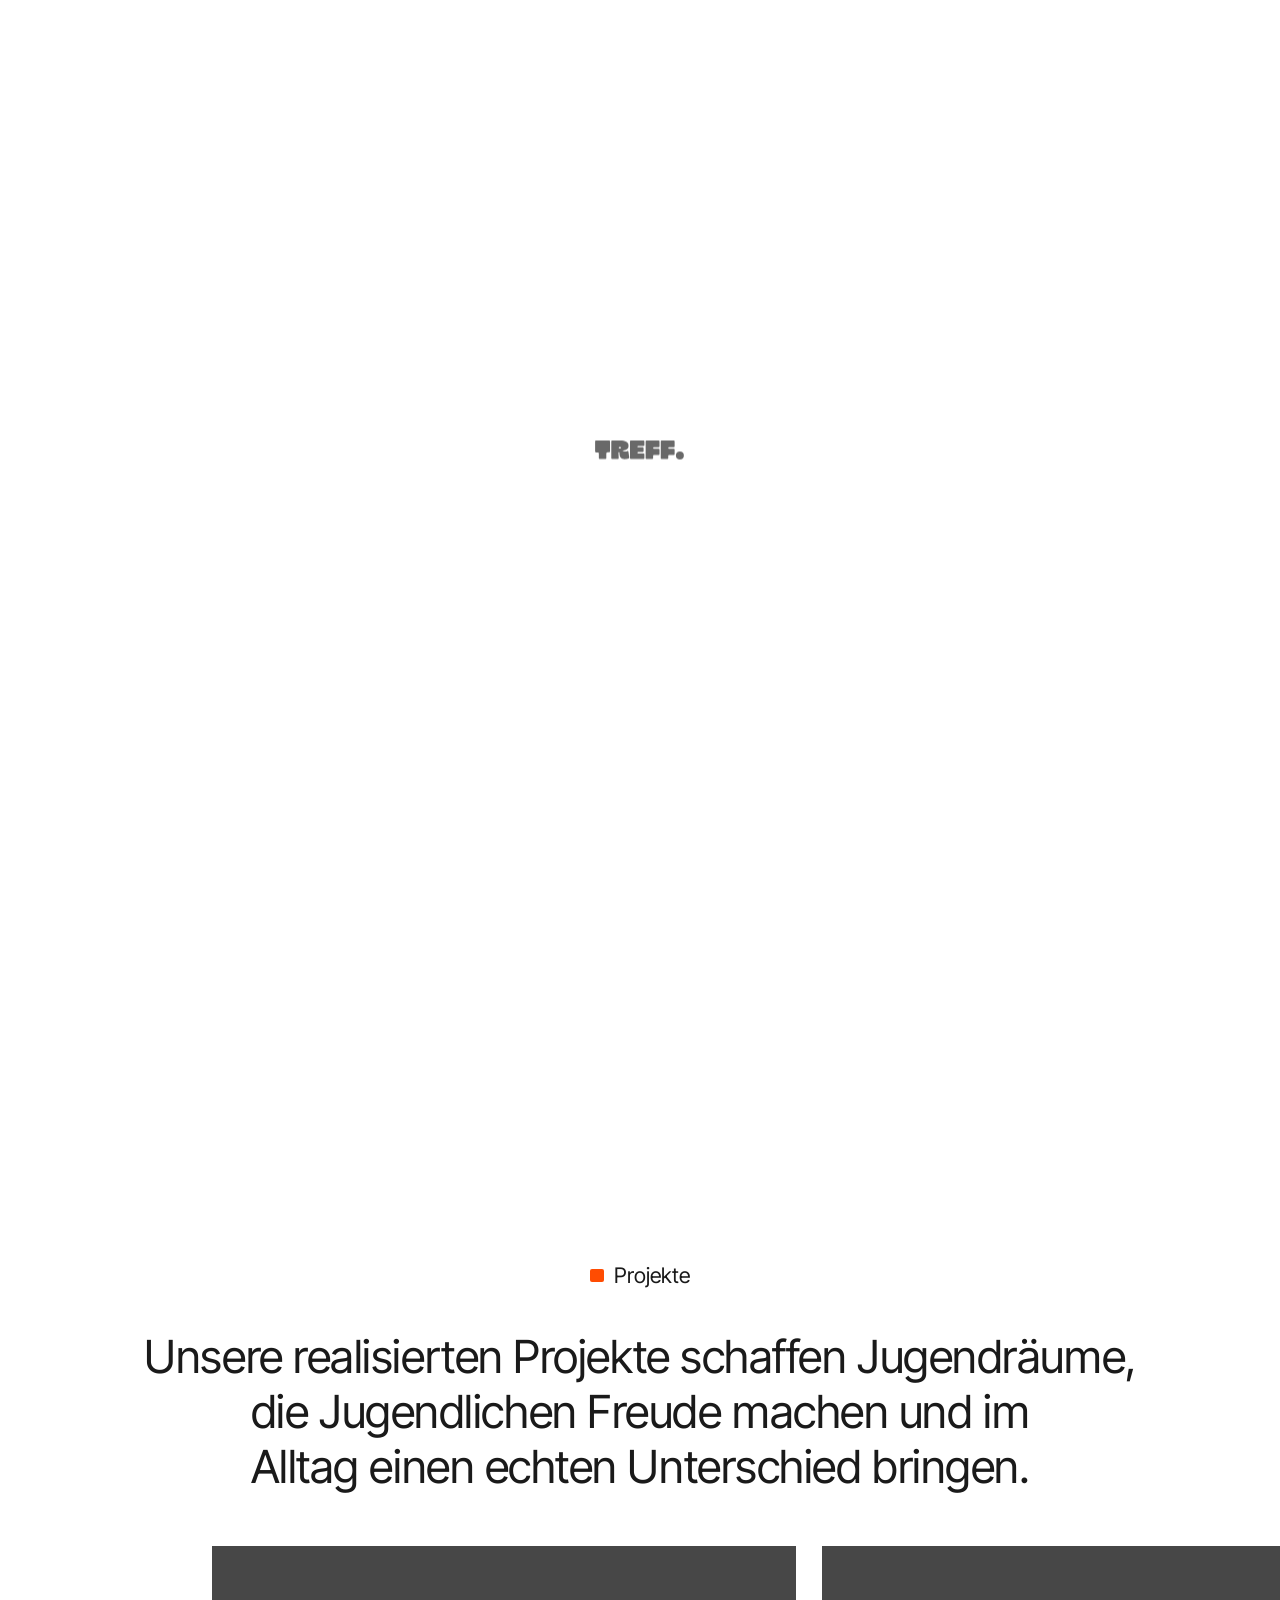
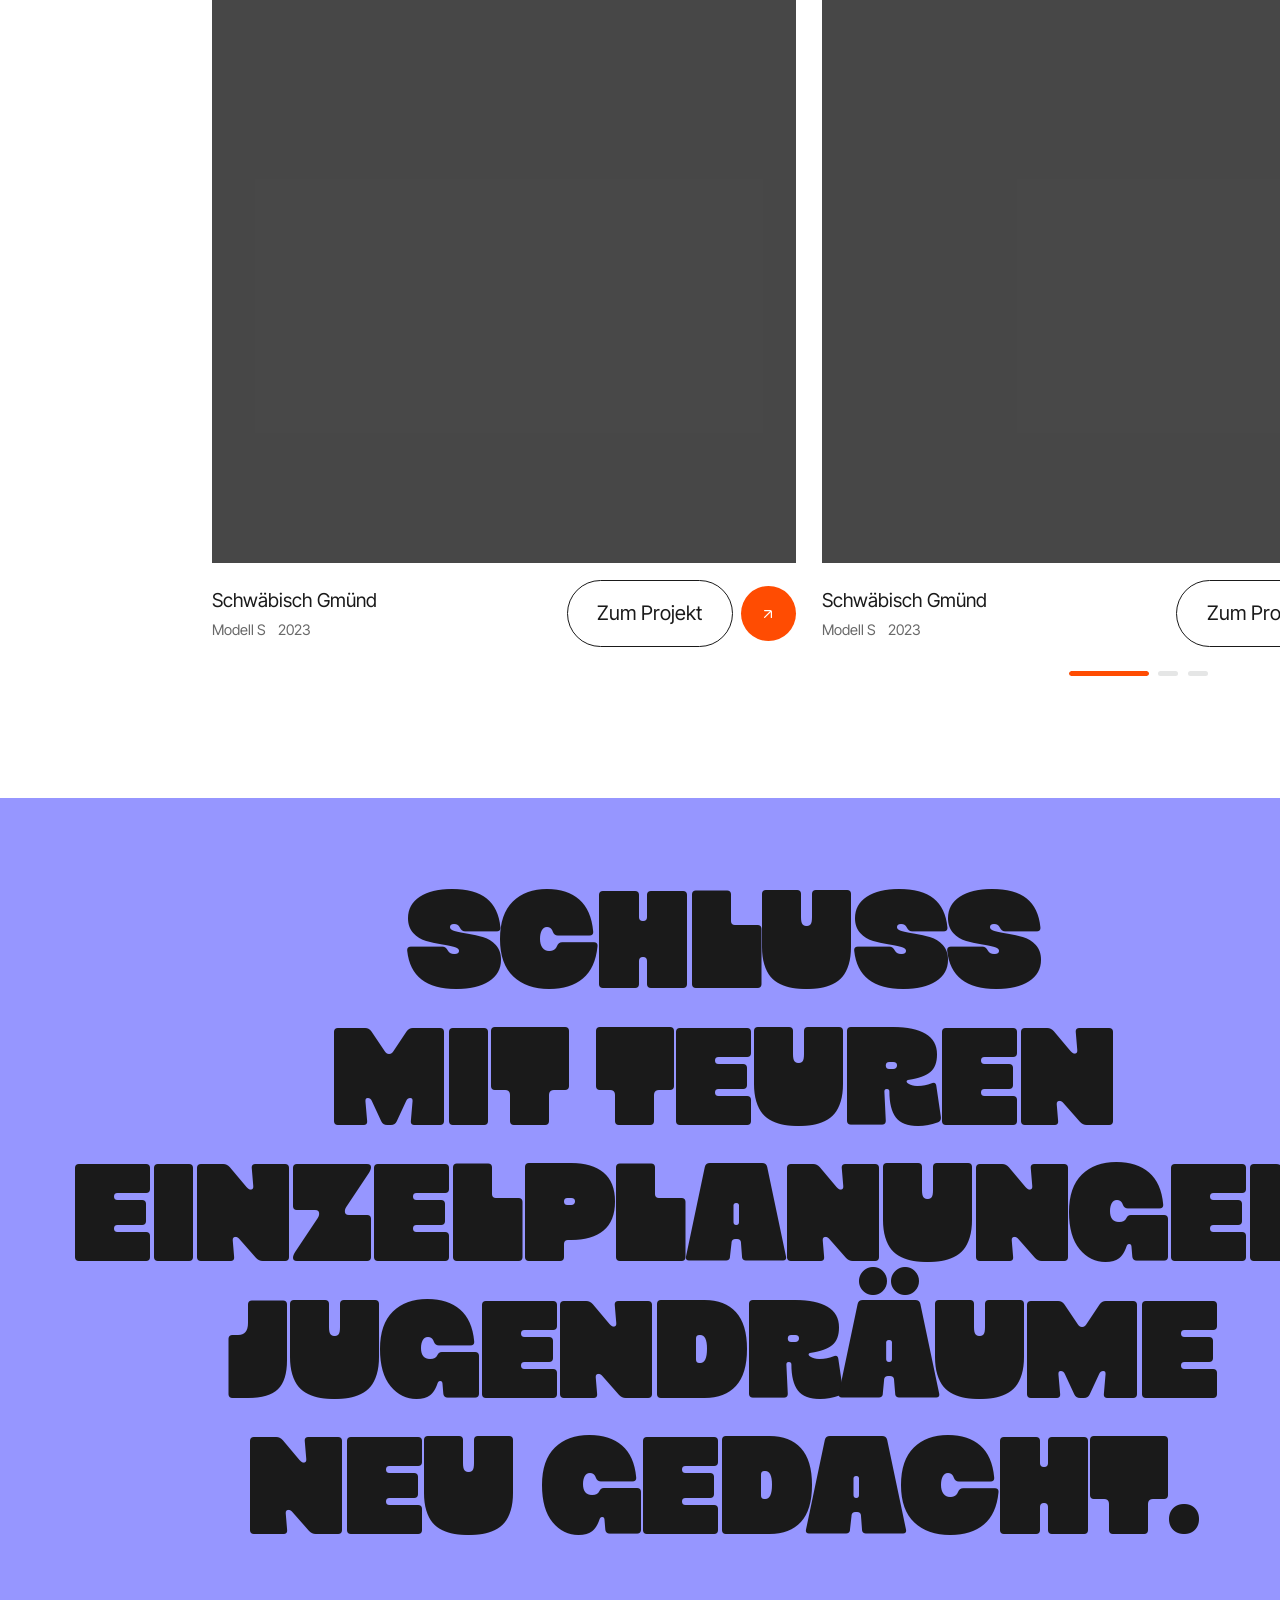
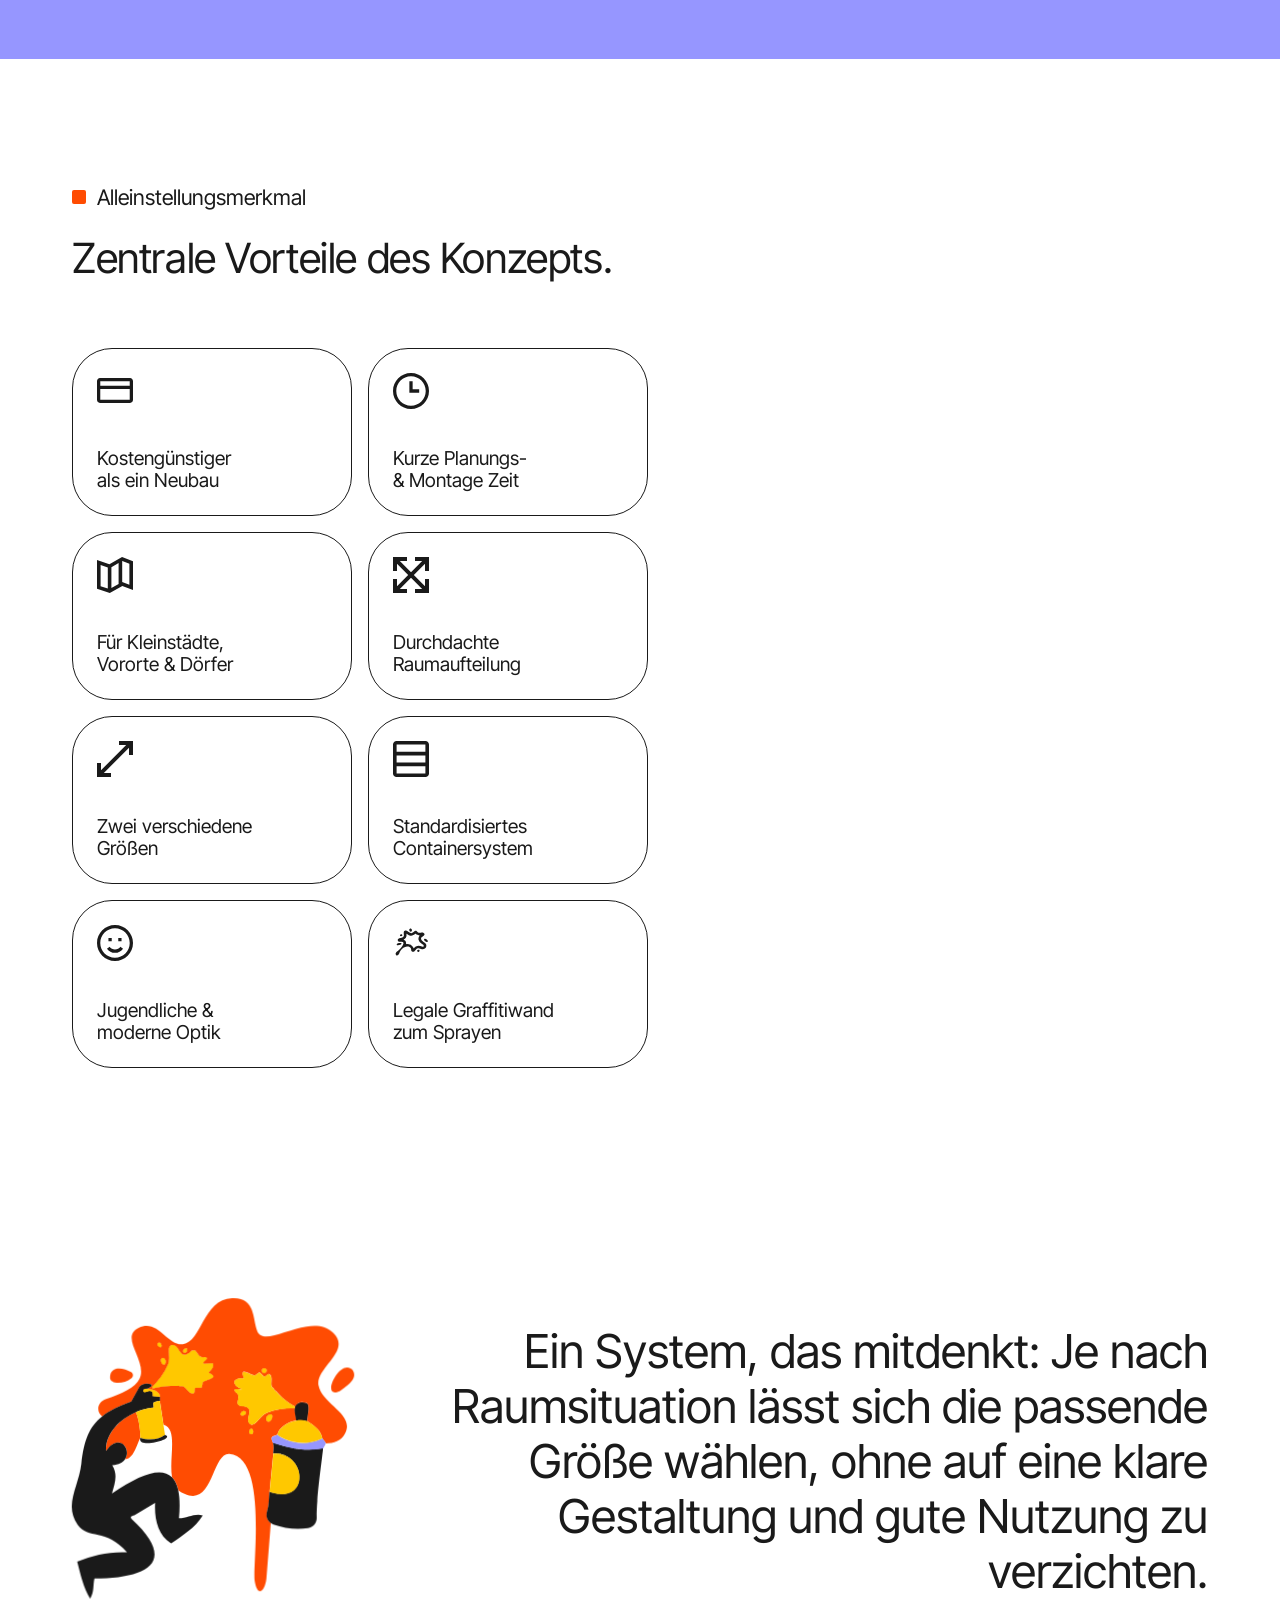
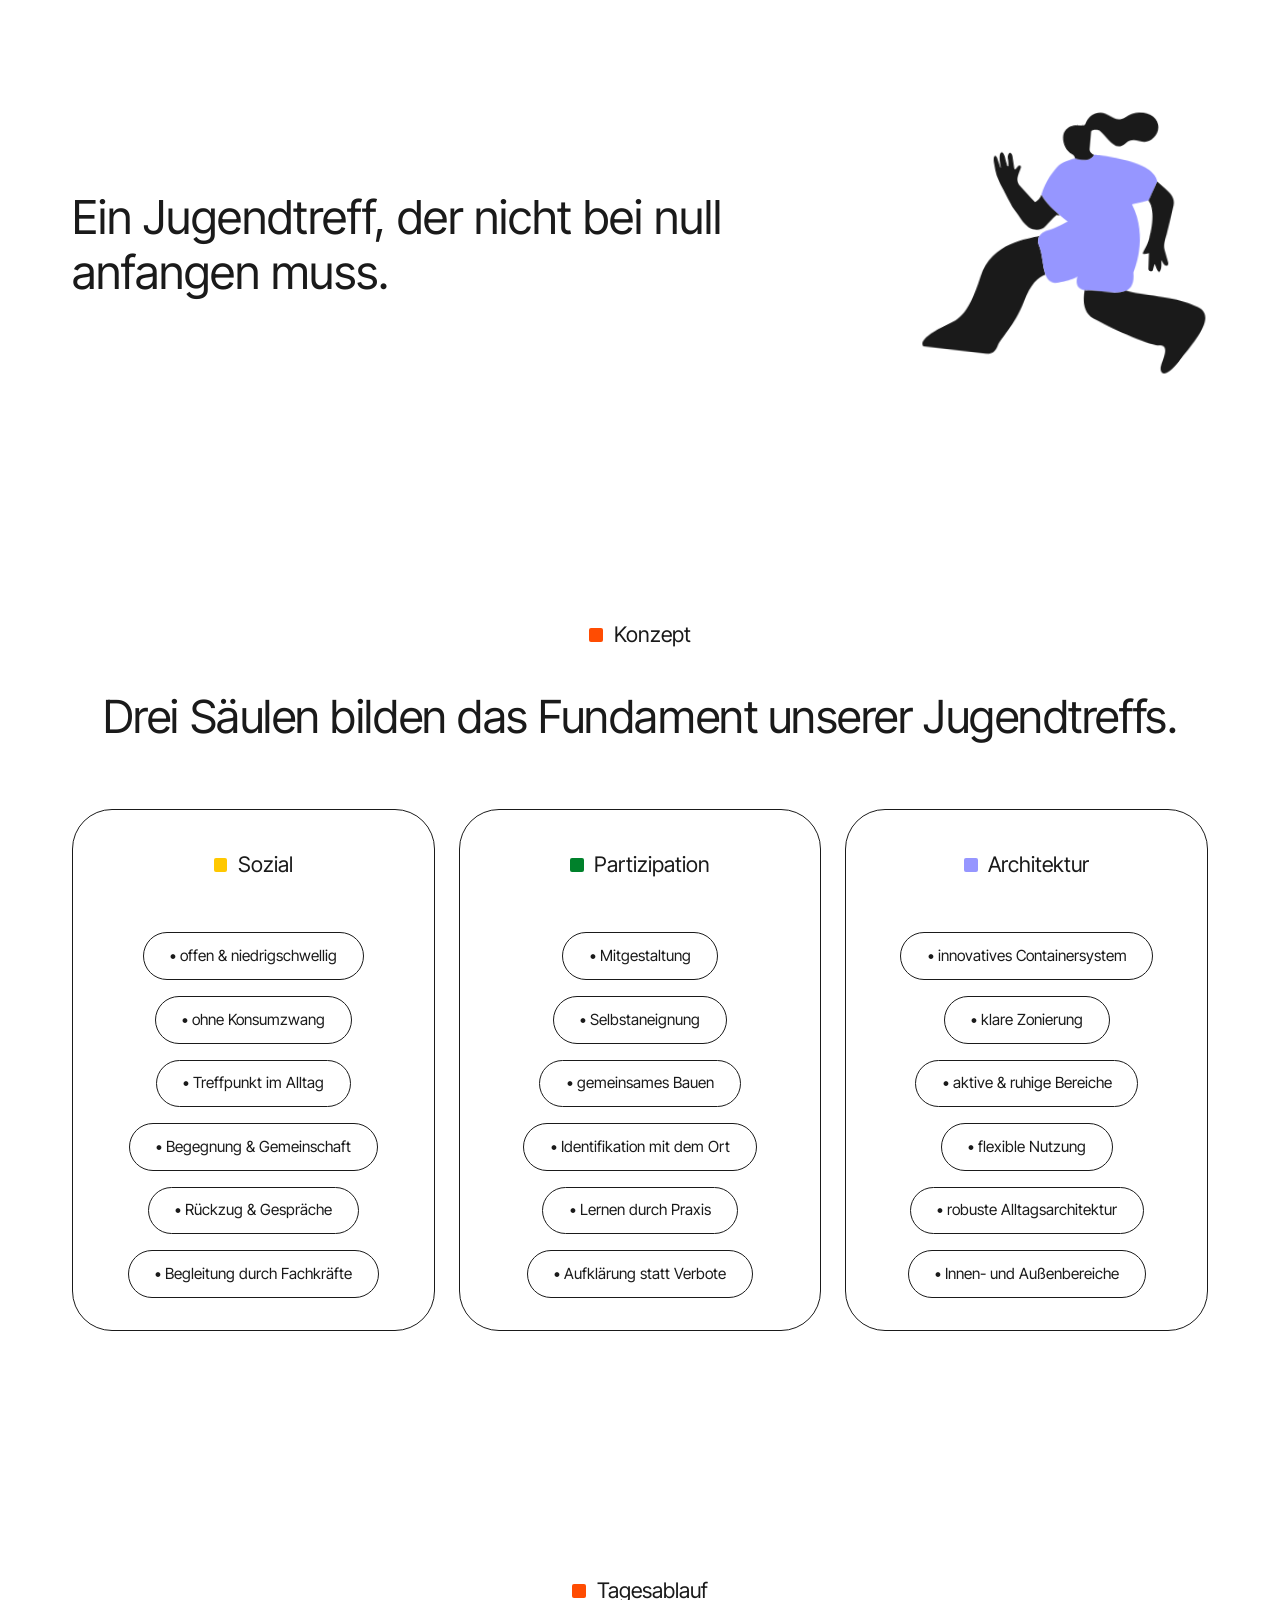
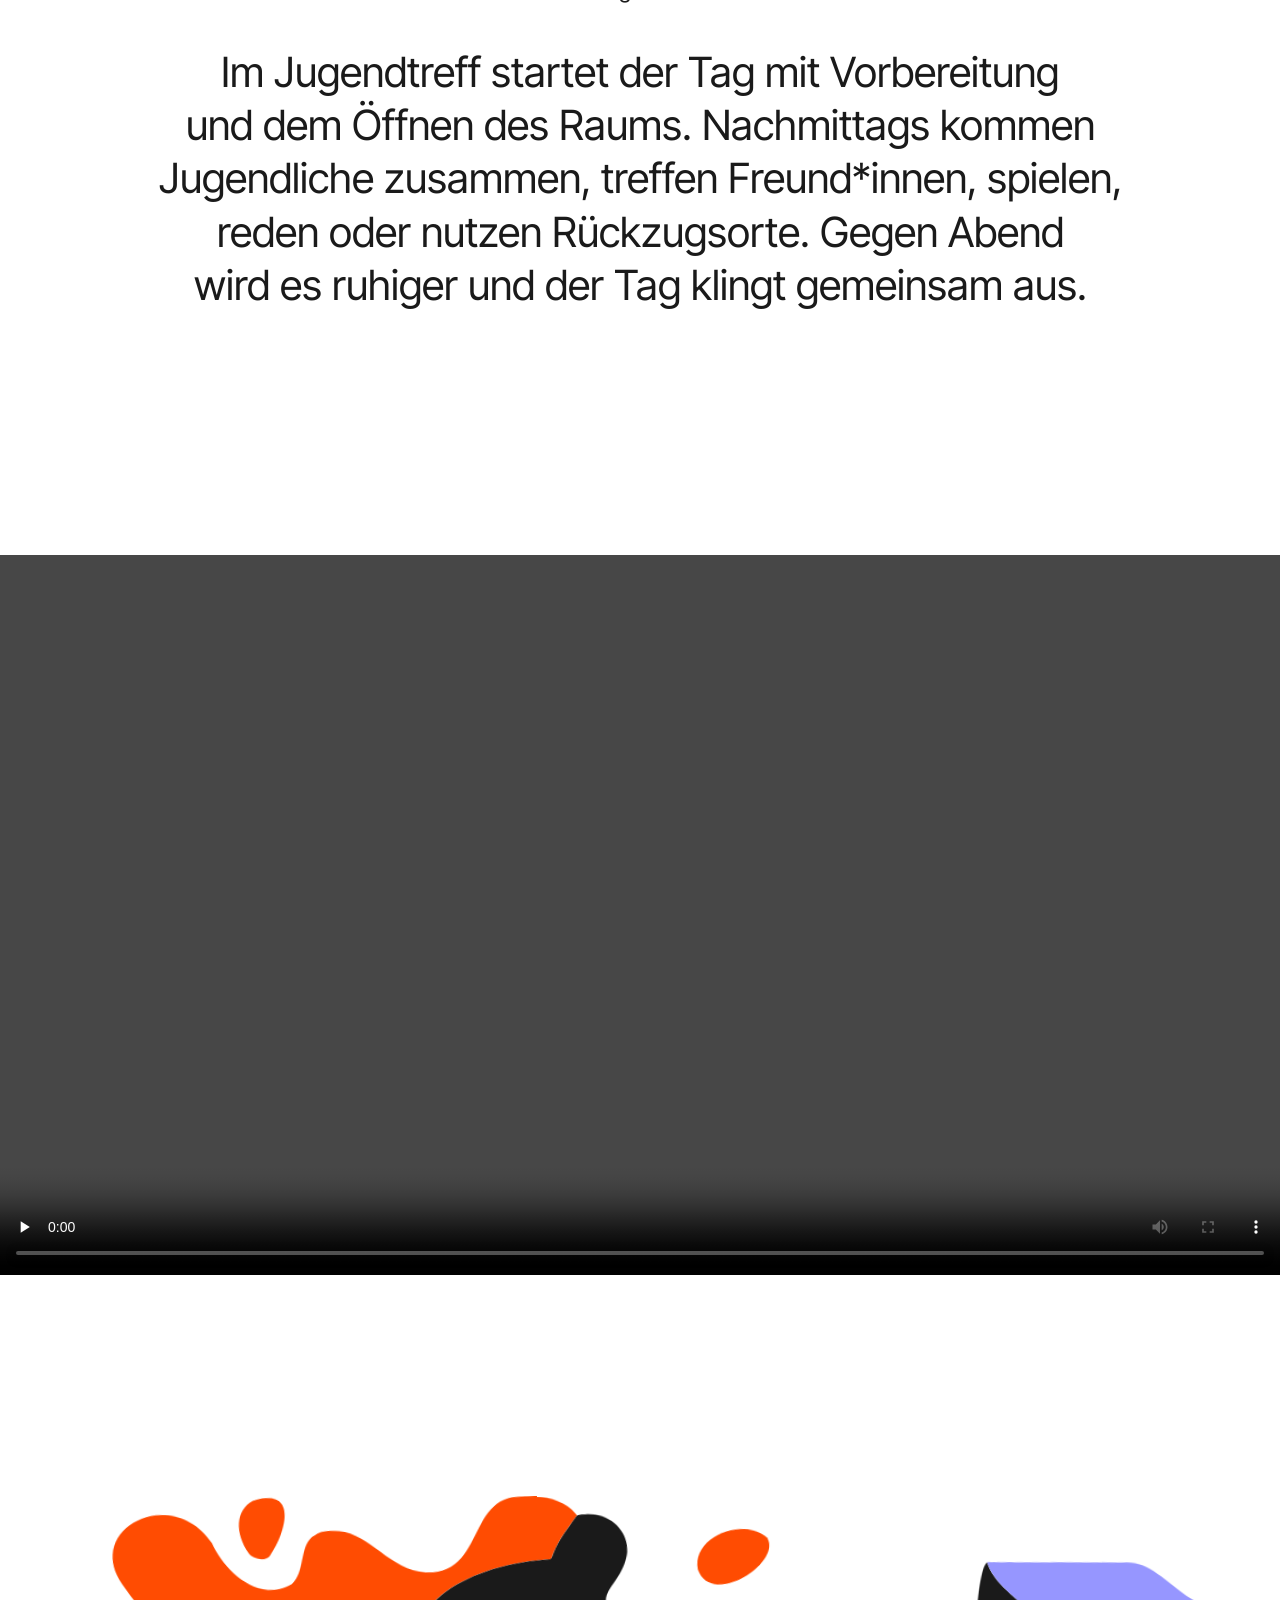
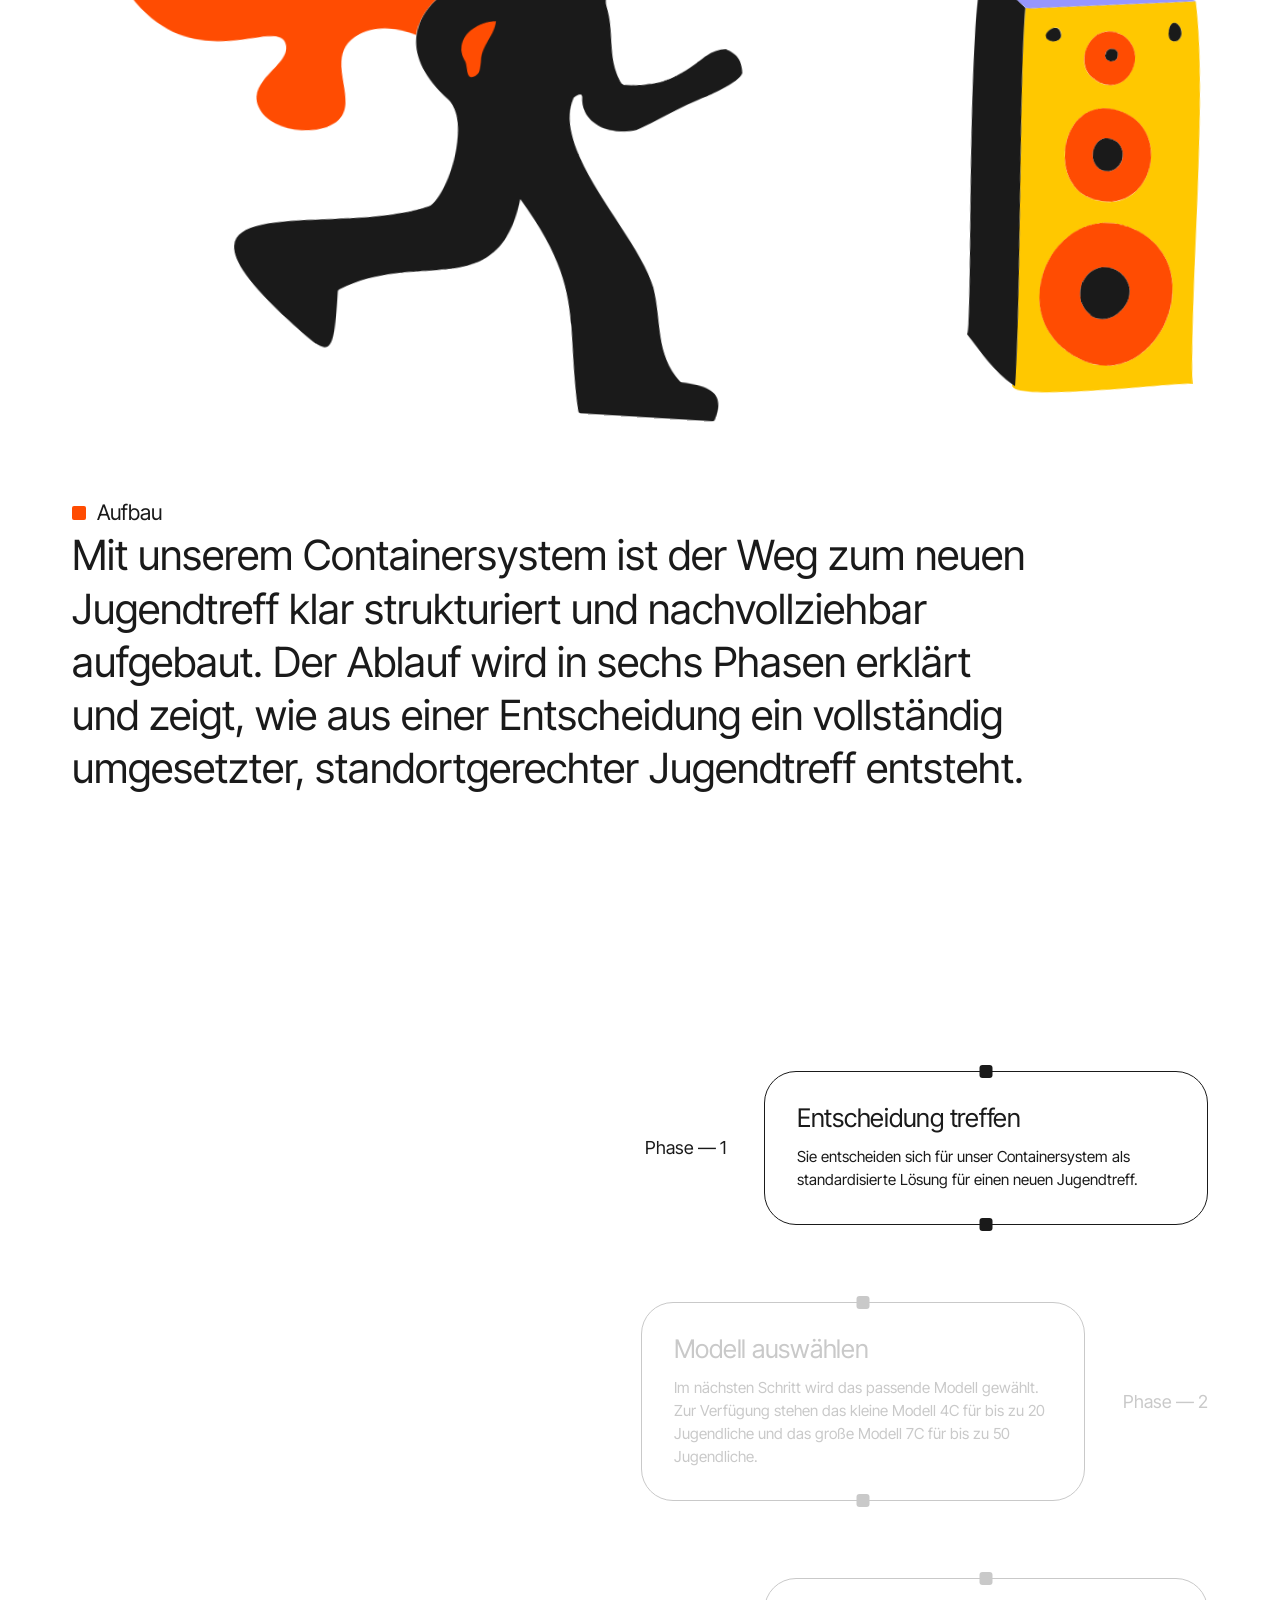
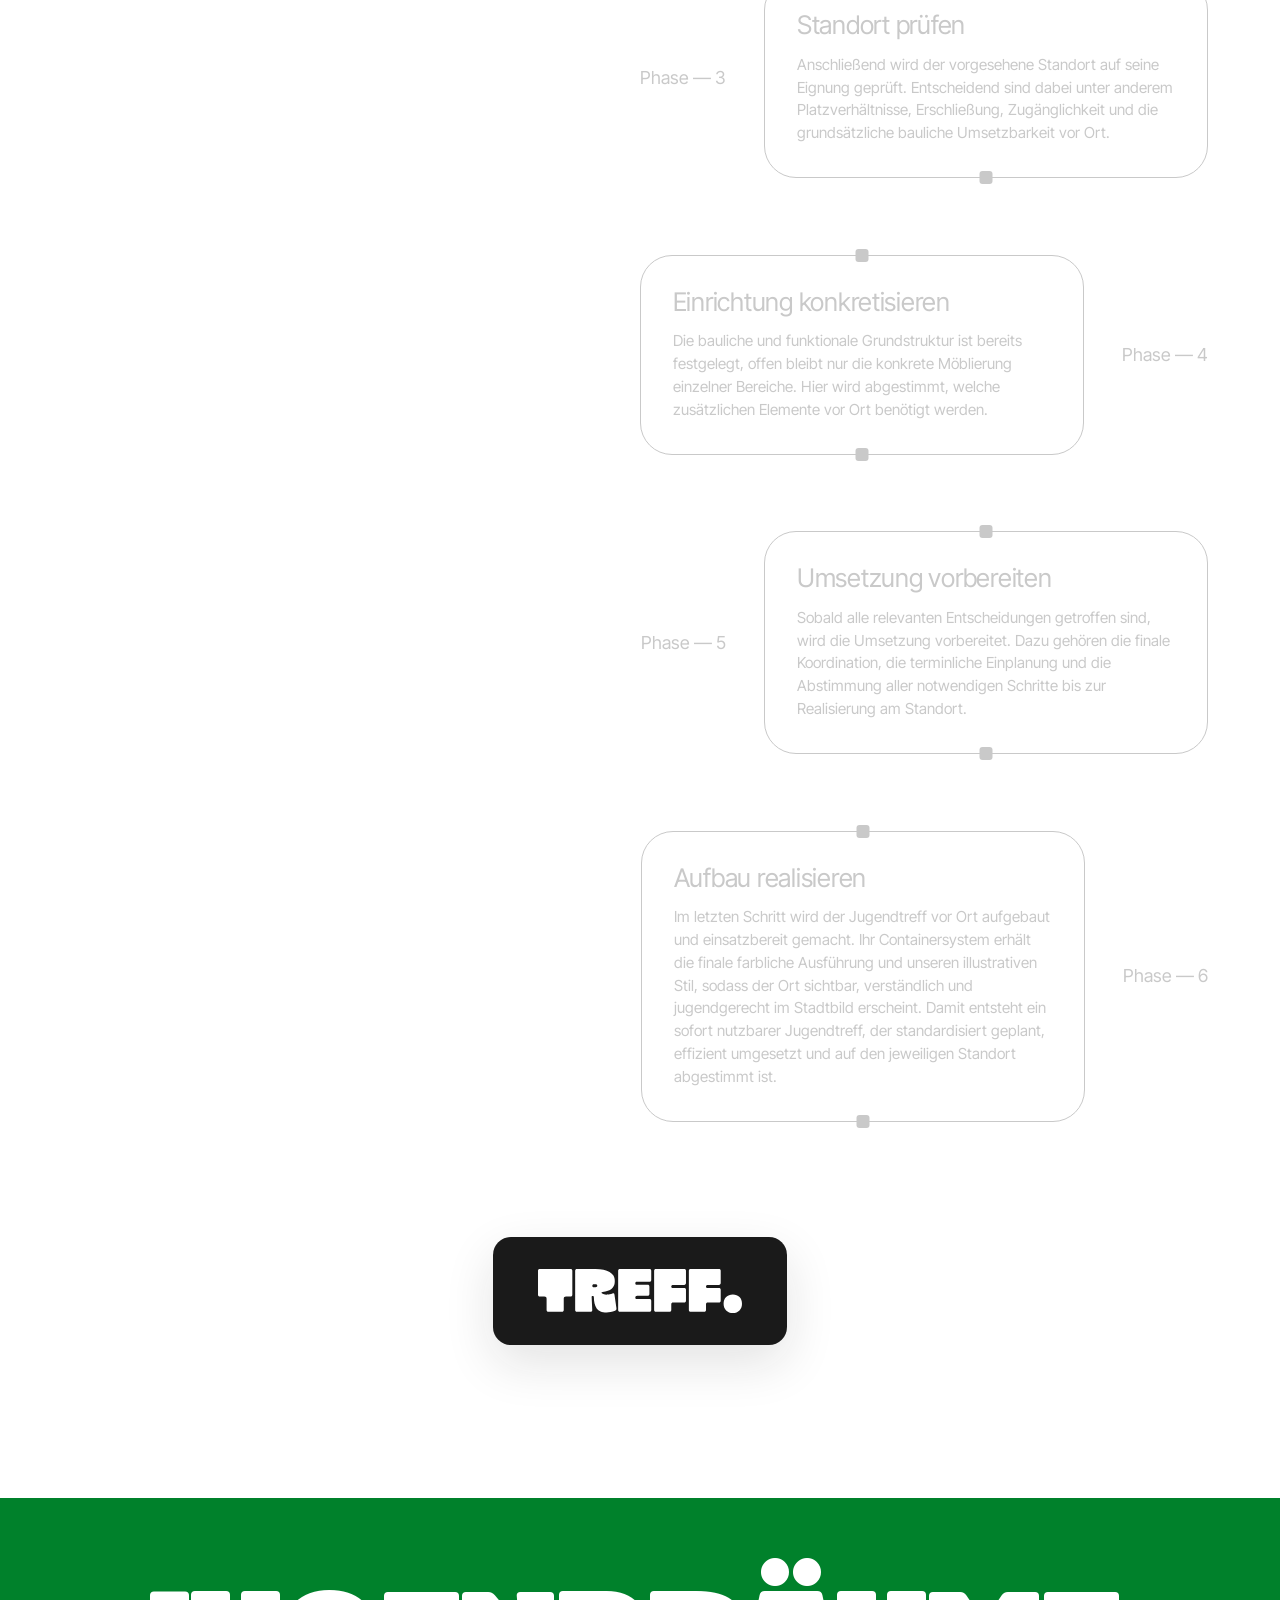
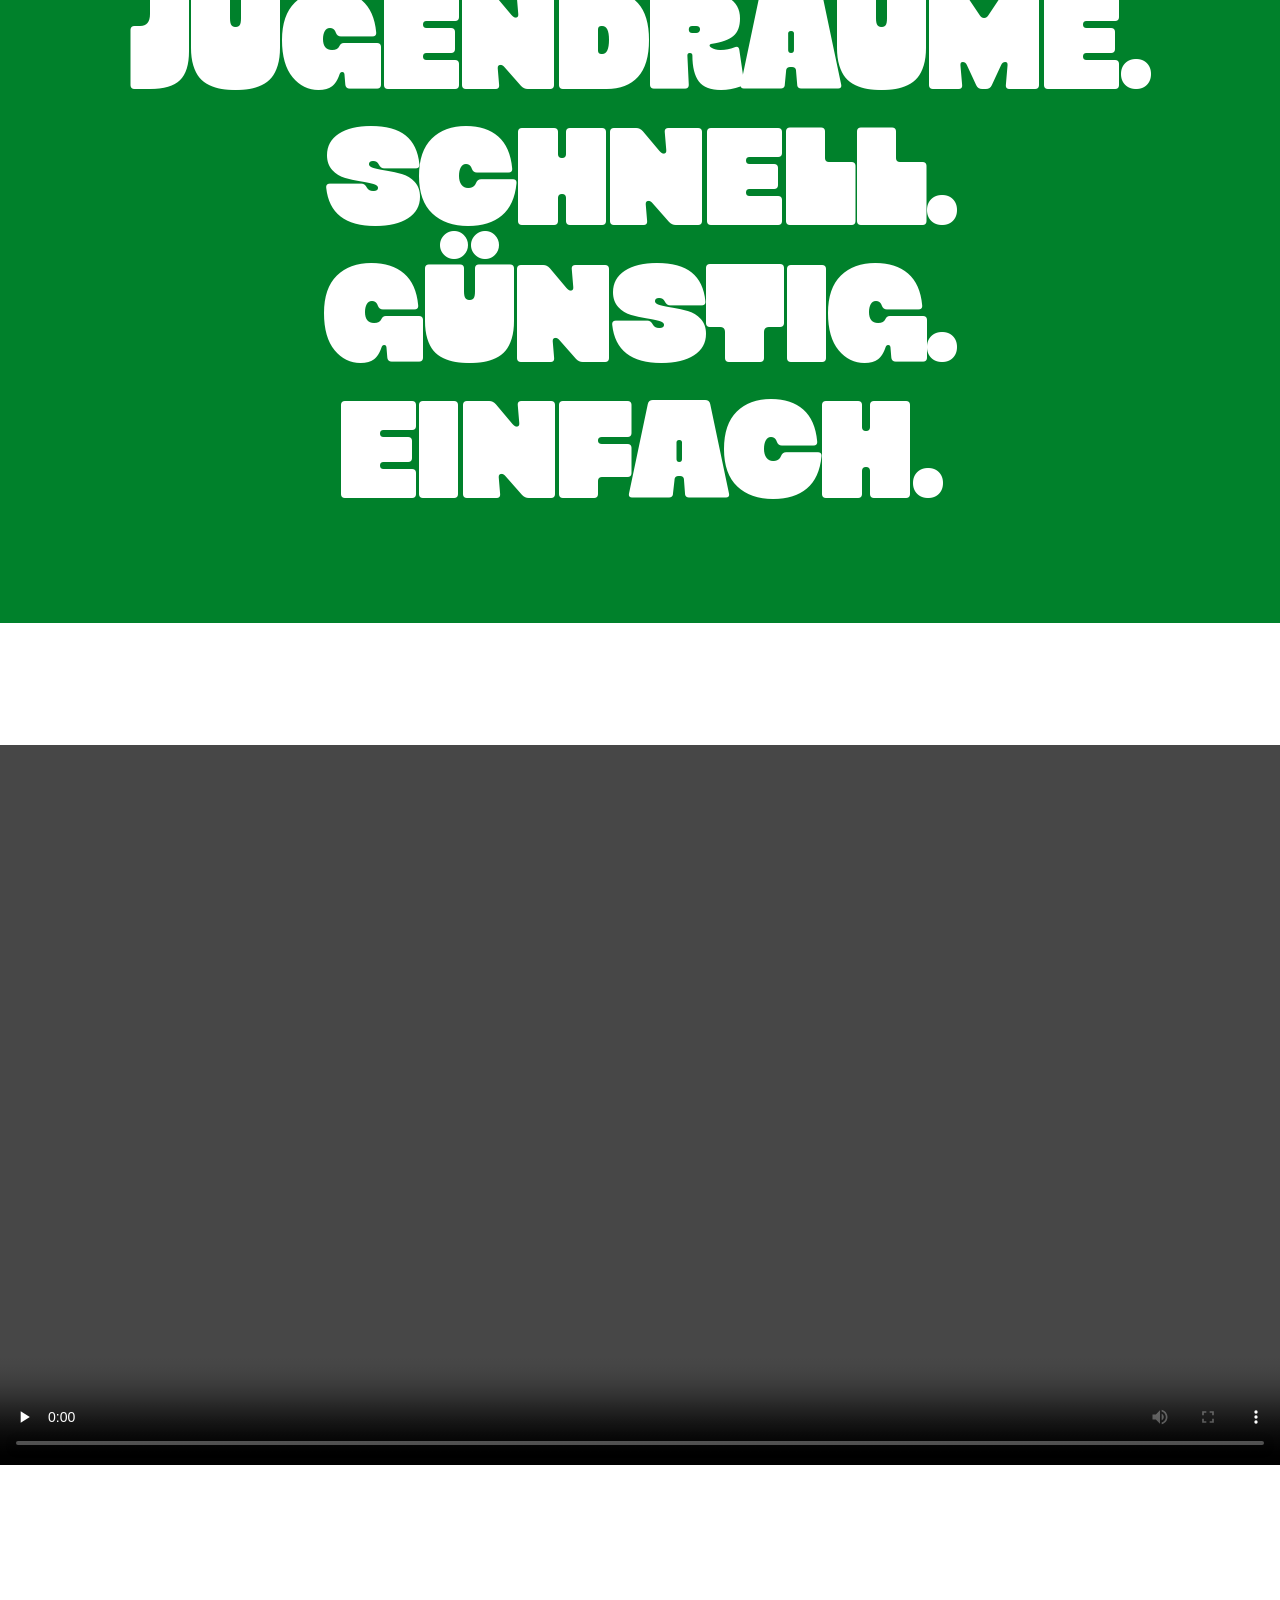
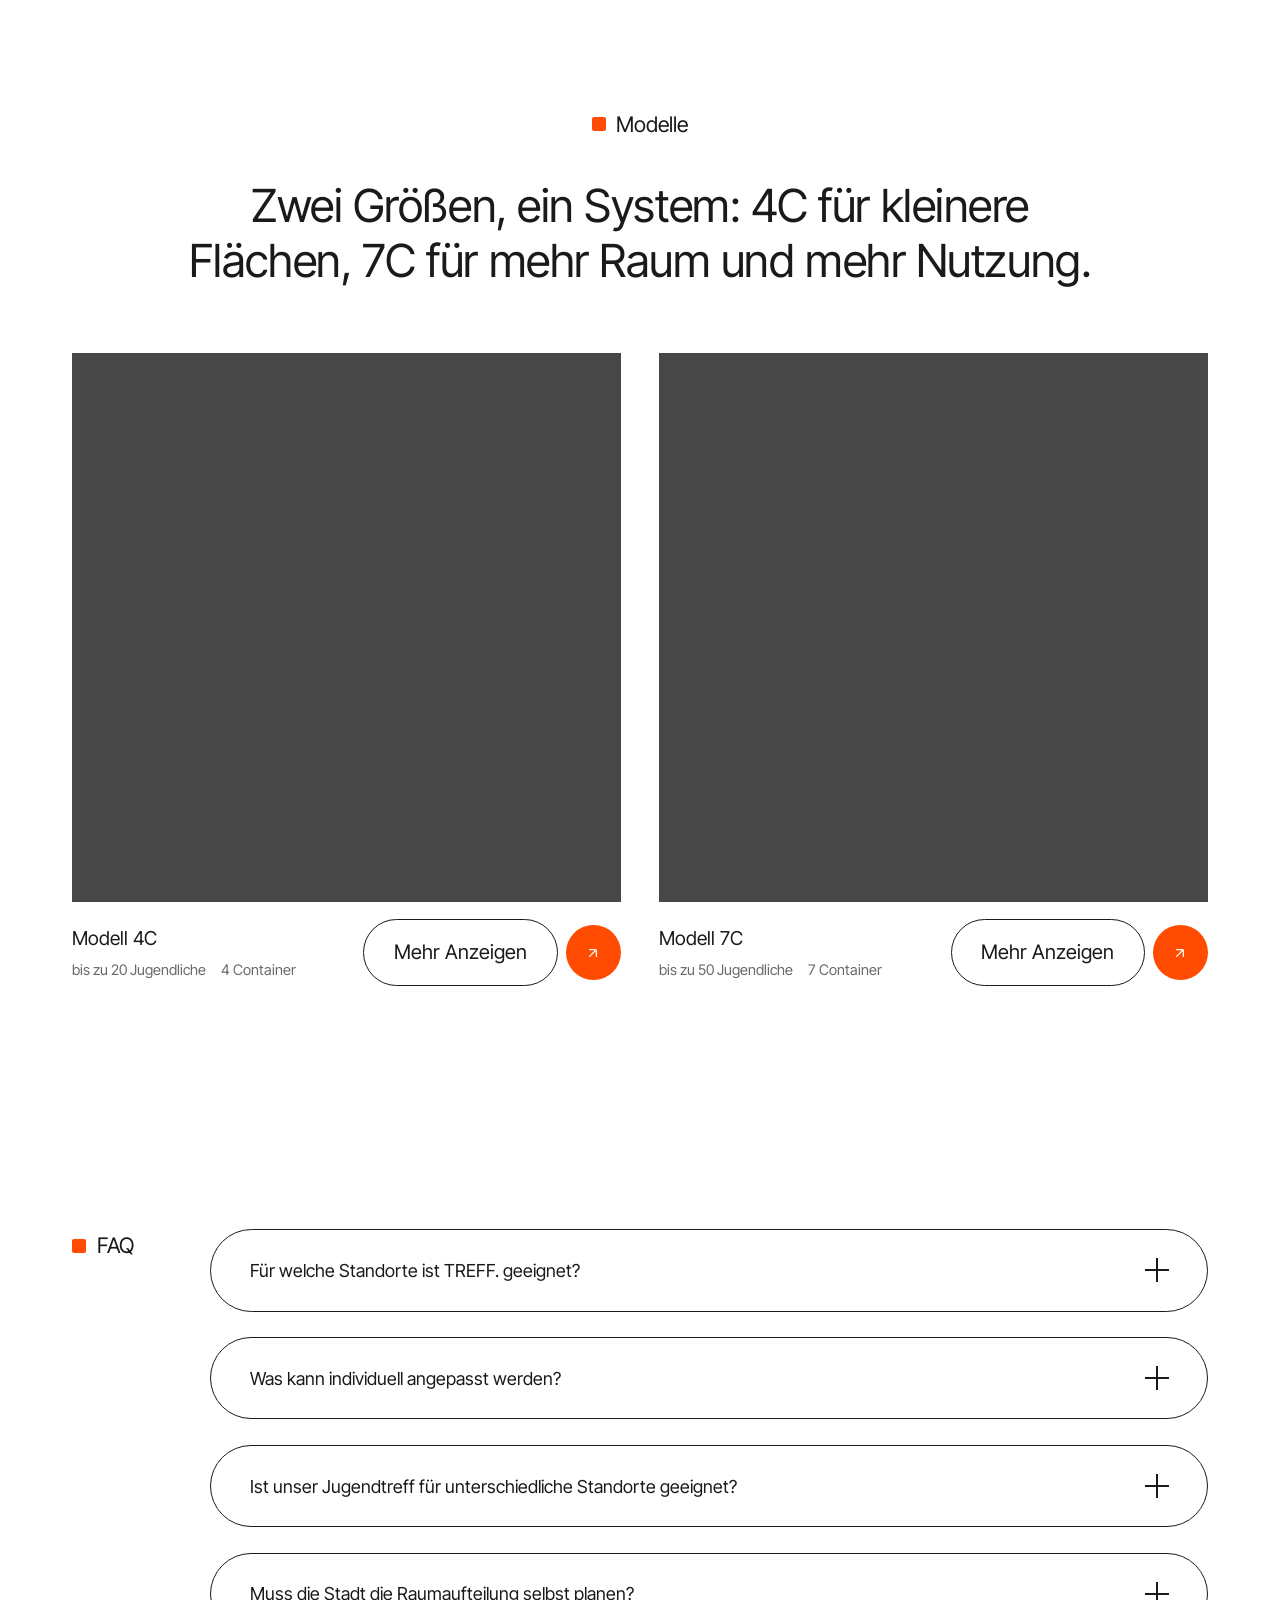
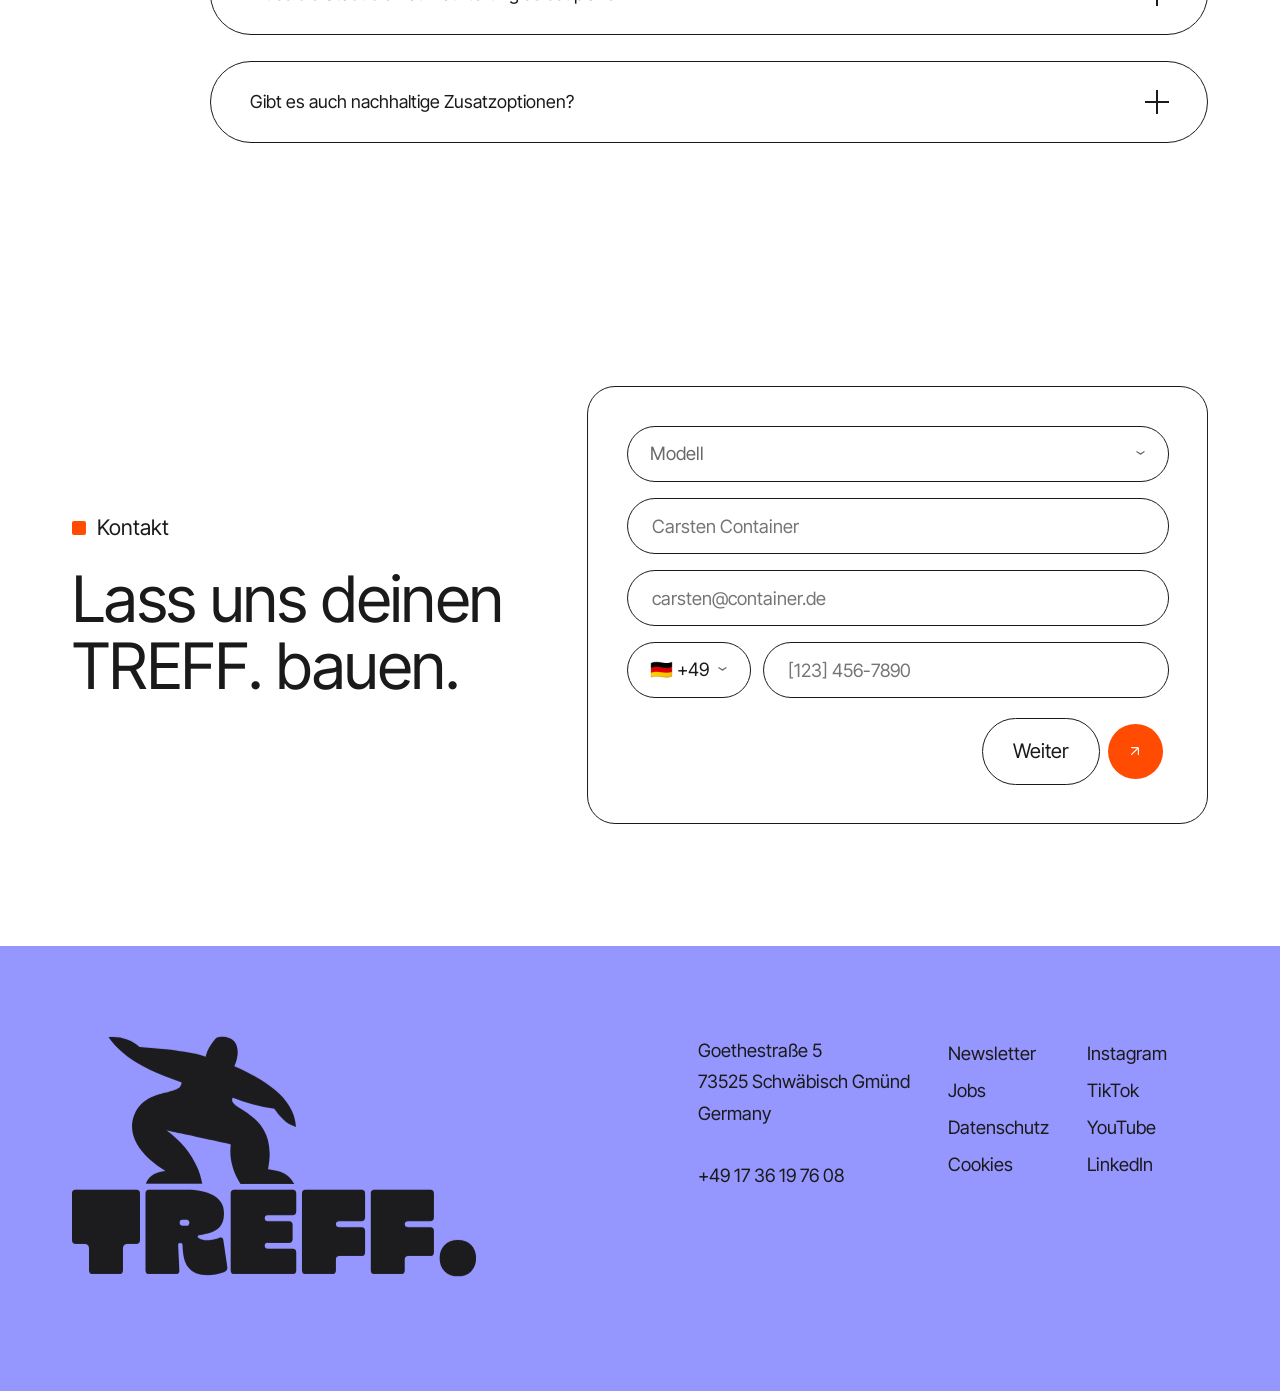
==== commit fd9509d4: "Move <base href="/"> above preload/stylesheet links Place the base element before the resource links" ====
--- a/index.html
+++ b/index.html
@@ -5,12 +5,14 @@
   <meta name="viewport" content="width=device-width, initial-scale=1" />
   <title>TREFF. — Jugendräume. Schnell. Günstig. Einfach.</title>
   <meta name="description" content="TREFF. baut standardisierte Container-Jugendtreffs: schnell, günstig und einfach. Zwei Modelle, ein durchdachtes System." />
+  
+ <base href="/" />
 
   <!-- Fonts vorab laden (meistgenutzte WOFF2) -->
   <link rel="preload" href="fonts/Chunko Bold.woff2" as="font" type="font/woff2" crossorigin />
   <link rel="preload" href="fonts/InterTight-Regular.woff2" as="font" type="font/woff2" crossorigin />
   <link rel="stylesheet" href="css/style.css" />
-  <base href="/" />
+ 
 </head>
 
 <body class="is-loading">
--- a/css/style.css
+++ b/css/style.css
@@ -0,0 +1,854 @@
+/* =====================================================================
+   TREFF. — Globales Stylesheet
+   Aufbau:  1) Fonts  2) Design-Tokens  3) Reset/Base  4) Layout-Utilities
+            5) Komponenten (Nav, Header/Loader, Buttons, Footer, Kontakt …)
+            6) Sektionen pro Seite   7) Responsive   8) Reduced-Motion
+   Farben & Schriften kommen 1:1 aus dem TREFF.-Designsystem.
+   ===================================================================== */
+
+/* ============================ 1) FONTS ============================== */
+@font-face {
+  font-family: "Chunko";
+  src: url("../fonts/Chunko Bold.woff2") format("woff2"),
+       url("../fonts/Chunko Bold.ttf") format("truetype");
+  font-weight: 700;
+  font-style: normal;
+  font-display: swap;
+}
+@font-face {
+  font-family: "Inter Tight";
+  src: url("../fonts/InterTight-Regular.woff2") format("woff2"),
+       url("../fonts/InterTight-Regular.ttf") format("truetype");
+  font-weight: 400;
+  font-style: normal;
+  font-display: swap;
+}
+@font-face {
+  font-family: "Inter Tight";
+  src: url("../fonts/InterTight-Medium.woff2") format("woff2"),
+       url("../fonts/InterTight-Medium.ttf") format("truetype");
+  font-weight: 500;
+  font-style: normal;
+  font-display: swap;
+}
+
+/* ========================= 2) DESIGN-TOKENS ======================== */
+:root {
+  /* ---- Markenfarben (eure Namen) ---- */
+  --lila-traube:      #9696FF;
+  --wilde-malve:      #E5B3FF;
+  --flammen-orange:   #FF4C02;
+  --schulbus-gelb:    #FFC800;
+  --helle-fichte:     #00812B;
+  --dunkle-fichte:    #004F1A;
+  --kieselstein:      #696969;
+  --carbon-schwarz:   #1A1A1A;
+  --carbon-schwarz-80: rgba(26, 26, 26, .8);
+  --schnee-weiss:     #FFFFFF;
+  --graue-strasse:    #E5E6E6;
+  --heller-stein-15:  rgba(230, 230, 230, .15);
+  --heller-stein-50:  rgba(230, 230, 230, .50);
+
+  /* ---- Rollen ---- */
+  --bg:        var(--schnee-weiss);
+  --fg:        var(--carbon-schwarz);
+  --accent:    var(--flammen-orange);
+  --muted:     var(--kieselstein);
+  --placeholder: var(--carbon-schwarz-80); /* graue Bild-Platzhalter */
+
+  /* ---- Schrift ---- */
+  --font-display: "Chunko", system-ui, sans-serif;
+  --font-body:    "Inter Tight", system-ui, sans-serif;
+
+  /* ---- Fluid Type-Scale (clamp: min, vw, max) ---- */
+  --fs-display: clamp(3.25rem, 1.5rem + 9vw, 11rem);   /* TREFF. / Störer */
+  --fs-h1:      clamp(2.25rem, 1.2rem + 3.6vw, 4rem);
+  --fs-h2:      clamp(1.7rem, 1.1rem + 2.2vw, 2.85rem);
+  --fs-h3:      clamp(1.3rem, 1rem + 1.2vw, 1.9rem);
+  --fs-lead:    clamp(1.1rem, 0.95rem + 0.7vw, 1.5rem);
+  --fs-body:    clamp(1rem, 0.95rem + 0.25vw, 1.15rem);
+  --fs-small:   clamp(0.8rem, 0.75rem + 0.2vw, 0.95rem);
+  --lh-tight: 1.05;
+  --lh-snug:  1.2;
+  --lh-body:  1.55;
+
+  /* ---- Spacing-Skala (4/8-Raster) ---- */
+  --space-1: .25rem;  --space-2: .5rem;   --space-3: .75rem;  --space-4: 1rem;
+  --space-5: 1.5rem;  --space-6: 2rem;    --space-7: 3rem;    --space-8: 4rem;
+  --space-9: 6rem;    --space-10: 8rem;
+  /* Vertikaler Section-Rhythmus (fluid) */
+  --section-pad: clamp(3.5rem, 2rem + 7vw, 9rem);
+
+  /* ---- Layout ---- */
+  --container-max: 1920px;
+  --content-max:   1520px;
+  --gutter: clamp(1.25rem, 0.5rem + 5vw, 8rem);
+
+  /* ---- Radius ---- */
+  --r-pill: 9999px;
+  --r-lg: 28px;
+  --r-md: 18px;
+  --r-sm: 12px;
+
+  /* ---- Schatten ---- */
+  --shadow-soft: 0 8px 30px rgba(26, 26, 26, .08);
+  --shadow-pill: 0 4px 14px rgba(26, 26, 26, .12);
+  --shadow-card: 0 18px 50px rgba(26, 26, 26, .12);
+
+  /* ---- Liquid Glass (Figma: Frost 7, Lichtwinkel -45°) ---- */
+  --glass-blur: 7px;
+  --glass-bg: var(--heller-stein-50);
+  --glass-border: rgba(255, 255, 255, .55);
+
+  /* ---- Motion ---- */
+  --ease-bounce: cubic-bezier(.34, 1.56, .64, 1);
+  --ease-out: cubic-bezier(.22, 1, .36, 1);
+  --t-fast: .18s;
+  --t-med: .32s;
+}
+
+/* ========================= 3) RESET / BASE ========================= */
+*, *::before, *::after { box-sizing: border-box; }
+* { margin: 0; }
+
+html {
+  -webkit-text-size-adjust: 100%;
+  text-size-adjust: 100%;
+  scroll-behavior: smooth;
+  overflow-x: clip;
+  max-width: 100%;
+}
+/* Lenis steuert das Scrollen; native smooth-scroll deaktivieren wenn aktiv */
+html.lenis, html.lenis body { height: auto; }
+.lenis.lenis-smooth { scroll-behavior: auto !important; }
+.lenis.lenis-smooth [data-lenis-prevent] { overscroll-behavior: contain; }
+.lenis.lenis-stopped { overflow: hidden; }
+
+body {
+  margin: 0;
+  background: var(--bg);
+  color: var(--fg);
+  font-family: var(--font-body);
+  font-weight: 400;
+  font-size: var(--fs-body);
+  line-height: var(--lh-body);
+  -webkit-font-smoothing: antialiased;
+  text-rendering: optimizeLegibility;
+  overflow-x: clip;
+}
+
+img, picture, svg, video { display: block; max-width: 100%; }
+img, video { height: auto; }
+
+a { color: inherit; text-decoration: none; }
+button { font: inherit; color: inherit; background: none; border: 0; cursor: pointer; }
+input, select, textarea { font: inherit; color: inherit; }
+ul, ol { list-style: none; padding: 0; }
+
+h1, h2, h3, h4 {
+  font-family: var(--font-display);
+  font-weight: 700;
+  line-height: var(--lh-tight);
+  letter-spacing: -0.01em;
+}
+
+:focus-visible { outline: 3px solid var(--flammen-orange); outline-offset: 3px; }
+
+/* ======================= 4) LAYOUT-UTILITIES ======================= */
+.container {                /* zentrierter Inhalt mit fluiden Rändern */
+  width: 100%;
+  max-width: var(--content-max);
+  margin-inline: auto;
+  padding-inline: var(--gutter);
+}
+.section { padding-block: var(--section-pad); overflow-x: clip; }  /* keine horizontale Auswucherung */
+.full-bleed { width: 100%; }   /* Störer etc. randlos */
+
+/* Kleines Label mit orangem Quadrat ("■ Modelle") */
+.eyebrow {
+  display: inline-flex; align-items: center; gap: .6em;
+  font-family: var(--font-body); font-weight: 400;
+  font-size: var(--fs-body); color: var(--fg);
+}
+.eyebrow::before {
+  content: ""; width: .7em; height: .7em;
+  background: var(--flammen-orange); border-radius: 2px;
+}
+
+/* Section-Headline (Inter Tight, mittig) — z.B. Modelle/Projekte */
+.section-title {
+  font-family: var(--font-body); font-weight: 400;
+  font-size: var(--fs-h2); line-height: var(--lh-snug);
+  letter-spacing: -0.01em; text-align: center; text-wrap: balance;
+}
+
+/* ---- Bild-Platzhalter (bis echte Bilder eingelegt werden) ----
+   <figure class="img-slot" style="--ar: 16/9"><img …></figure>
+   Der dunkle Kasten bleibt sichtbar, falls die Bilddatei (noch) fehlt. */
+.img-slot {
+  position: relative;
+  background: var(--placeholder);
+  border-radius: 0;            /* Fotos & Videos: keine abgerundeten Ecken */
+  overflow: hidden;
+  aspect-ratio: var(--ar, 16 / 9);
+}
+.img-slot > img {
+  width: 100%; height: 100%;
+  object-fit: cover;
+  display: block;
+}
+/* fehlt die Datei, liefert <img> kein Bild -> dunkler Kasten bleibt */
+.img-slot > img:not([src]),
+.img-slot > img[src=""] { opacity: 0; }
+
+/* Genereller, runder Pfeil-Button (orange Kreis) – site-weit */
+.arrow-btn {
+  display: grid; place-items: center;
+  width: 3.25rem; height: 3.25rem;
+  background: var(--flammen-orange); color: var(--schnee-weiss);
+  border-radius: var(--r-pill);
+  flex: 0 0 auto;
+}
+.arrow-btn svg { width: 45%; height: 45%; }
+
+/* ===================== 5) GLOBALE KOMPONENTEN ===================== */
+
+/* ---------- 5.1 Loader (Lade- & Cursor-Animation) ---------- */
+body.is-loading { overflow: hidden; }
+.loader {
+  position: fixed; inset: 0; z-index: 1000;
+  background: var(--schnee-weiss);
+  display: grid; place-items: center;
+}
+.loader[hidden] { display: none; }
+.loader.is-cursor { cursor: none; }
+.loader__logo {                       /* füllbares TREFF.-Logo (Maske) */
+  position: relative;
+  width: clamp(180px, 32vw, 420px);
+  aspect-ratio: 995 / 213;
+  will-change: transform;
+}
+.loader.is-cursor .loader__logo {     /* im Cursor-Modus klein, JS positioniert */
+  position: fixed; top: 0; left: 0;
+  width: clamp(64px, 7vw, 96px);
+  margin: 0;
+}
+.loader__shape {                      /* SVG-Buchstabenmaske (clippt den Fill) */
+  position: absolute; inset: 0;
+  background: var(--kieselstein);     /* leerer Tank = sichtbares Grau (#696969) auf Weiß */
+  -webkit-mask: url("../assets/illustrations/logo-treff-wordmark.svg") center / contain no-repeat;
+          mask: url("../assets/illustrations/logo-treff-wordmark.svg") center / contain no-repeat;
+  overflow: hidden;
+}
+/* Steigender Wasser-Tank. JS treibt yPercent 101 -> 0.
+   Doppelt so hoch wie das Logo: unter dem Wellenkamm sitzt immer ein voller
+   Körper, der Farbverlauf (grau -> schwarz) kommt aus der Wellen-SVG. */
+.loader__fill {
+  position: absolute; left: 0; right: 0; bottom: 0;
+  width: 100%; height: 200%;
+  transform: translateY(101%);        /* startet leer (unter den Buchstaben) */
+  will-change: transform;
+  pointer-events: none;
+}
+/* Prozedurale Wasserlinie: um genau eine Sinus-Periode breiter gerendert
+   (150 statt 100), damit der x-Drift nahtlos loopt (kein sichtbarer Sprung). */
+.loader__wave { position: absolute; top: 0; left: 0; width: 150%; height: 100%; display: block; }
+.loader__wave path { will-change: transform; }
+
+/* Intro-Zustand: gesamte Chrome ab dem ersten Frame verstecken.
+   visibility (NICHT display:none), damit .header__logo seine Layout-Box
+   behält und JS die finale Flugziel-Position exakt messen kann. */
+body.is-intro .nav {
+  transform: translateX(-50%) translateY(160%);   /* = .nav.is-hidden */
+  opacity: 0; pointer-events: none;
+}
+body.is-intro .header > * { visibility: hidden; }
+
+/* Reduced-Motion / ?still=1: keine Welle, flaches schwarzes Logo.
+   JS springt zusätzlich direkt in den Endzustand. */
+@media (prefers-reduced-motion: reduce) {
+  .loader__fill { transform: translateY(0%); }
+  .loader__wave { display: none; }
+  .loader__shape { background: var(--carbon-schwarz); }
+}
+
+/* ---------- 5.2 Nav Bar (Liquid Glass, fixed) ---------- */
+.nav {
+  position: fixed; z-index: 900;
+  bottom: 24px; left: 50%;
+  transform: translateX(-50%);
+  transition: transform var(--t-med) var(--ease-out), opacity var(--t-med);
+}
+.nav.is-hidden { transform: translateX(-50%) translateY(160%); opacity: 0; }
+.nav__inner {
+  display: flex; align-items: center; gap: 8px;
+  padding: 8px;
+  border-radius: var(--r-pill);
+  background: rgba(255, 255, 255, .6);
+  border: 1px solid rgba(255, 255, 255, .7);
+  box-shadow: 0 0 15px rgba(0, 0, 0, .15);
+  -webkit-backdrop-filter: blur(var(--glass-blur));
+          backdrop-filter: blur(var(--glass-blur));
+  overflow: hidden;
+}
+.nav__pill {
+  display: inline-flex; align-items: center; justify-content: center; gap: 8px;
+  height: 43px; padding-inline: 18px;
+  border-radius: var(--r-pill);
+  font-family: var(--font-body); font-weight: 500; font-size: 1rem; line-height: 1; /* Nav-Buttons: bewusst Inter Tight Medium */
+  white-space: nowrap;
+  transition: background-color var(--t-med) var(--ease-out), color var(--t-med) var(--ease-out);
+  will-change: transform;
+}
+.nav__pill svg { width: 1.05em; height: 1.05em; }
+.nav__pill--cta svg { width: 8px; height: 8px; }  /* Pfeil 8×8 px wie Spec */
+.nav__pill--home  { width: 43px; padding: 0; background: var(--flammen-orange); color: #fff; }
+.nav__pill--home svg { width: 17px; height: 16px; }
+.nav__pill--text  { background: #fff; color: var(--carbon-schwarz); box-shadow: 0 0 15px rgba(0,0,0,.15); }
+.nav__pill--cta   { background: var(--flammen-orange); color: #fff; }
+/* Hover-Farben laut Spec (Bewegung kommt per JS .js-bounce) */
+@media (hover: hover) {
+  .nav__pill--home:hover { background: var(--lila-traube); color: #fff; }
+  .nav__pill--text:hover { background: var(--dunkle-fichte); color: #fff; }
+  .nav__pill--cta:hover  { background: var(--schulbus-gelb); color: var(--carbon-schwarz); }
+}
+
+/* ---------- 5.3 Buttons / Pills allgemein ---------- */
+.btn-pill {                           /* weiße umrandete Pille, z.B. "Mehr Anzeigen" */
+  display: inline-flex; align-items: center; justify-content: center;
+  height: 3.25rem; padding-inline: 1.6rem;
+  border: 1px solid var(--carbon-schwarz);
+  border-radius: var(--r-pill);
+  background: #fff; color: var(--carbon-schwarz);
+  font-weight: 400; white-space: nowrap;
+  transition: background-color var(--t-med) var(--ease-out), color var(--t-med) var(--ease-out);
+}
+@media (hover: hover) { .btn-pill:hover { background: var(--carbon-schwarz); color: #fff; } }
+/* ---- Generator-CTA: Pille + Kreis, die beim Hover „verschmelzen" ----
+   Unhovered:  [ Pille mit Text ]   ( Kreis+Pfeil )   (getrennt, Lücke)
+   Hovered:    Pille wächst nach rechts und umfließt den Kreis; der Kreis
+               rutscht minimal nach links in die Pille hinein. Leicht bouncy.
+   Neu: Pille hat immer die volle Merge-Breite (padding-right fest, nie animiert).
+   clip-path blendet den rechten Teil ein/aus (GPU-only, kein Layout-Reflow).
+   margin-left am Kreis kompensiert die vorauskalkulierte Extra-Breite der Pille.
+   → kein Layout-Property wird je animiert → kein vertikaler Sprung, kein Frame-Shift. */
+.cta {
+  --cta-h: clamp(3.25rem, 2.9rem + 1.6vw, 4.5rem);
+  --cta-circle: clamp(2.7rem, 2.4rem + 1.3vw, 3.5rem);
+  --cta-gap: .5rem;
+  --cta-inset: calc((var(--cta-h) - var(--cta-circle)) / 2);
+  --cta-pad: clamp(1.5rem, 1.2rem + .9vw, 2rem);
+  --cta-move: 1rem;
+  --cta-grow: calc(var(--cta-circle) + var(--cta-gap) + var(--cta-inset) - var(--cta-move));
+  display: inline-flex; align-items: center; vertical-align: middle;
+  height: var(--cta-h);
+}
+.cta__pill {
+  display: inline-flex; align-items: center; height: var(--cta-h);
+  padding: 0 var(--cta-pad);
+  padding-right: calc(var(--cta-pad) + var(--cta-grow)); /* immer volle Breite, nie animiert */
+  background: transparent; color: var(--carbon-schwarz);
+  font-weight: 400; font-size: clamp(1rem, .9rem + .45vw, 1.25rem); white-space: nowrap;
+  position: relative; z-index: 1;
+  transition: color .3s var(--ease-out);
+}
+/* Geschlossene Pillen-Kontur + weiße Füllung als eigene Ebene hinter dem Text.
+   Die rechte Kante wird per `right` von der vollen Merge-Breite eingezogen
+   (= alte clip-path-Wirkung), zeichnet aber einen ECHTEN Rahmen rundum:
+   Unhovered → geschlossene Pille (Outline komplett sichtbar), Hover → wächst
+   nach rechts auf. Absolut positioniert → kein Flex/Grid-Reflow, kein Sprung. */
+.cta__pill::before {
+  content: ""; position: absolute; z-index: -1;
+  top: 0; bottom: 0; left: 0; right: var(--cta-grow);
+  background: #fff;
+  border: 1px solid var(--carbon-schwarz); border-radius: var(--r-pill);
+  transition: right .45s var(--ease-out), background-color .3s var(--ease-out);
+}
+.cta__circle {
+  position: relative; z-index: 2; flex: 0 0 auto;
+  display: grid; place-items: center;
+  width: var(--cta-circle); height: var(--cta-circle); border-radius: 50%;
+  margin-left: calc(var(--cta-gap) - var(--cta-grow)); /* negativ: kompensiert Extra-Breite der Pille */
+  background: var(--flammen-orange); color: var(--schnee-weiss);
+  transition: transform .45s var(--ease-out), background-color .3s var(--ease-out);
+}
+.cta__circle svg { width: 8px; height: 8px; }
+/* Hover-IN: Kontur öffnet nach rechts auf, Kreis gleitet mit leichtem Bounce rein */
+.cta:focus-within .cta__pill::before, .cta.is-hover .cta__pill::before {
+  right: 0;
+  transition: right .5s var(--ease-out), background-color .3s var(--ease-out);
+}
+.cta:focus-within .cta__circle, .cta.is-hover .cta__circle {
+  transform: translateX(calc(-1 * var(--cta-move)));
+  transition: transform .55s var(--ease-bounce), background-color .3s var(--ease-out);
+}
+@media (hover: hover) {
+  .cta:hover .cta__pill::before {
+    right: 0;
+    transition: right .5s var(--ease-out), background-color .3s var(--ease-out);
+  }
+  .cta:hover .cta__circle {
+    transform: translateX(calc(-1 * var(--cta-move)));
+    transition: transform .55s var(--ease-bounce), background-color .3s var(--ease-out);
+  }
+}
+
+/* ---------- 5.4 Header / Hero ---------- */
+.header {
+  display: flex; flex-direction: column; align-items: center;
+  gap: clamp(2.5rem, 6vw, 6rem);
+  padding: clamp(4rem, 9vw, 10rem) var(--gutter) clamp(2rem, 5vw, 5rem);
+  text-align: center;
+}
+.header__logo {
+  width: min(72vw, 995px);
+  aspect-ratio: 995 / 213;
+}
+.header__logo img { width: 100%; height: 100%; object-fit: contain; }
+.header > .header__hero {       /* > .header__hero: schlägt `.header > * { max-width:100% }` (Z.756) */
+  /* Bricht aus dem Header-Gutter aus → exakt 32px Rand links/rechts zum Viewport.
+     Breite kompensiert die negativen Margins, daher symmetrisch zentriert. */
+  width: calc(100% + 2 * var(--gutter) - 64px);
+  max-width: none;
+  margin-inline: calc(32px - var(--gutter));
+  aspect-ratio: 1856 / 1044;
+  --ar: 1856 / 1044;
+}
+
+/* ---------- 5.5 Footer ---------- */
+.footer {
+  background: var(--lila-traube);
+  color: var(--carbon-schwarz);
+  padding: clamp(3.5rem, 7vw, 10rem) var(--gutter) clamp(4rem, 9vw, 12rem);
+}
+.footer__grid {
+  display: grid; gap: clamp(2.5rem, 5vw, 5rem);
+  grid-template-columns: 1fr;
+  align-items: start;
+  max-width: var(--content-max); margin-inline: auto;
+}
+.footer__logo { width: min(420px, 72%); }
+.footer__logo img { width: 100%; height: auto; aspect-ratio: 432 / 257; object-fit: contain; }
+.footer__cols {
+  display: grid; gap: clamp(1.5rem, 3vw, 3rem);
+  grid-template-columns: repeat(3, max-content);
+}
+.footer address { font-style: normal; line-height: 1.7; }
+.footer__links li { line-height: 2; }
+.footer__links a { position: relative; display: inline-block; transition: transform var(--t-fast) var(--ease-out); }
+@media (hover: hover) {
+  .footer__links a::after {
+    content: ""; position: absolute; left: 0; bottom: -2px; height: 2px; width: 100%;
+    background: currentColor; transform: scaleX(0); transform-origin: left; transition: transform var(--t-med) var(--ease-out);
+  }
+  .footer__links a:hover { transform: translateX(4px); }
+  .footer__links a:hover::after { transform: scaleX(1); }
+}
+@media (min-width: 900px) {
+  .footer__grid { grid-template-columns: minmax(0, 1.1fr) minmax(0, 1fr); }
+}
+
+/* ---------- 5.6 Kontakt-Formular ---------- */
+.kontakt { }
+.kontakt__head { display: flex; flex-direction: column; gap: 1.25rem; }
+.kontakt__title { font-family: var(--font-body); font-weight: 400; font-size: var(--fs-h1); line-height: var(--lh-tight); }
+.form-card {
+  border: 1px solid var(--carbon-schwarz);
+  border-radius: var(--r-lg);
+  padding: clamp(1.25rem, 3vw, 2.5rem);
+  display: flex; flex-direction: column; gap: 1rem;
+  background: #fff;
+}
+.field {
+  display: flex; align-items: center; gap: .75rem;
+  height: 3.5rem; padding-inline: 1.4rem;
+  border: 1px solid var(--carbon-schwarz);
+  border-radius: var(--r-pill);
+  transition: border-color var(--t-fast), box-shadow var(--t-fast), transform var(--t-fast) var(--ease-out);
+}
+.field:focus-within { border-color: var(--flammen-orange); box-shadow: 0 0 0 3px rgba(255,76,2,.15); transform: translateY(-1px); }
+.field input, .field select {
+  border: 0; outline: 0; background: transparent; width: 100%; height: 100%;
+}
+.field--row { display: grid; grid-template-columns: auto 1fr; }
+.form-row { display: grid; grid-template-columns: auto 1fr; gap: .75rem; }
+.form-actions { display: flex; justify-content: flex-end; align-items: center; gap: .6rem; margin-top: .25rem; }
+
+/* ---------- 5.7 Störer (randlose Farbbanner mit Display-Headline) ---------- */
+.stoerer {
+  display: grid; place-items: center;
+  padding: clamp(3rem, 7vw, 7rem) var(--gutter);
+  text-align: center;
+}
+.stoerer h2 {
+  font-family: var(--font-display);
+  font-size: var(--fs-display);
+  line-height: .98; text-transform: uppercase; letter-spacing: -0.01em;
+  text-wrap: balance;
+}
+.stoerer--gelb   { background: var(--schulbus-gelb); color: var(--carbon-schwarz); }
+.stoerer--lila   { background: var(--lila-traube);   color: var(--carbon-schwarz); }
+.stoerer--gruen  { background: var(--helle-fichte);  color: var(--schnee-weiss); }
+.stoerer--malve  { background: var(--wilde-malve);   color: var(--carbon-schwarz); }
+
+/* ---------- 5.8 Generische Galerie-/Karten-Primitive ---------- */
+.gallery-big { display: grid; gap: clamp(1rem, 2vw, 1.75rem); }
+.gallery-big--2 { grid-template-columns: repeat(2, 1fr); }
+.deco { pointer-events: none; user-select: none; }
+
+/* ==================== 6) LANDING-SEKTIONEN ======================= */
+.stack-center { display: flex; flex-direction: column; align-items: center; gap: clamp(1.5rem, 3vw, 2.5rem); text-align: center; }
+.stack-center .section-title, .stack-center .eyebrow { margin-inline: auto; }
+.section > .container + .container { margin-top: clamp(2.5rem, 5vw, 4.5rem); }
+
+/* Eyebrow-Größe & Farbvarianten (Figma: 16px-Quadrat + 24px Text) */
+.eyebrow { font-size: clamp(1.05rem, .9rem + .55vw, 1.5rem); gap: .5em; }
+.eyebrow::before { width: .65em; height: .65em; border-radius: 2px; }
+.eyebrow--gelb::before  { background: var(--schulbus-gelb); }
+.eyebrow--gruen::before { background: var(--helle-fichte); }
+.eyebrow--lila::before  { background: var(--lila-traube); }
+
+/* Große Aussagesätze (42–48px Inter Tight) */
+.big-statement { font-size: clamp(1.5rem, 1rem + 2.2vw, 2.6rem); line-height: 1.28; text-wrap: balance; }
+
+/* ---------- Karussell (Projekte / USP) ---------- */
+.carousel { position: relative; margin-top: clamp(2rem, 4vw, 3.5rem); }
+.carousel__track {
+  display: flex; gap: clamp(1rem, 2vw, 1.75rem);
+  padding-inline: var(--gutter);
+  overflow-x: auto; scroll-snap-type: x mandatory;
+  -webkit-overflow-scrolling: touch; cursor: grab;
+  scrollbar-width: none;
+}
+.carousel__track::-webkit-scrollbar { display: none; }
+.carousel__track.is-dragging { cursor: grabbing; scroll-snap-type: none; }
+/* Slider-Insets (nur Projekte-Karussell, USP-Schiene bleibt unberührt):
+   Start 212px links · feste 32px-Abschneidekante links · Ende 212px rechts. */
+.carousel__track {
+  margin-left: 32px;              /* Scroll-Viewport beginnt bei 32px → linke Abschneidekante */
+  padding-left: 180px;            /* 32 + 180 = 212px Startabstand der ersten Card */
+  padding-right: 212px;           /* Endabstand rechts beim Durchscrollen */
+  scroll-padding-left: 180px;     /* Snap-/Scroll-Ausrichtung = 212px vom Viewport */
+  scroll-snap-type: x proximity;  /* proximity statt mandatory → Ende (212px rechts) frei erreichbar */
+}
+.carousel__dots { display: flex; align-items: center; gap: .6rem; justify-content: flex-end; padding-inline: var(--gutter); margin-top: 1.5rem; }
+.carousel__dots button {
+  position: relative; overflow: hidden;
+  width: 20px; height: 5px; padding: 0; border: 0; border-radius: 2.5px;   /* inaktiver Balken 20×5 */
+  background: var(--graue-strasse);                                         /* #E5E6E6 */
+  transition: width .55s var(--ease-out);                                  /* weicher Größenwechsel 20↔80 */
+}
+.carousel__dots button.is-active { width: 80px; }                          /* aktiver Balken 80×5 */
+.carousel__dots button .fill {                                             /* orange Füllung, wischt in Scrollrichtung ein */
+  position: absolute; inset: 0; border-radius: inherit;
+  background: var(--flammen-orange);
+  transform: scaleX(0);
+  transform-origin: var(--fill-origin, left) center;
+  transition: transform .5s var(--ease-out);                               /* weiches, gerichtetes Füllen */
+  will-change: transform;
+}
+.carousel__dots button.is-active .fill { transform: scaleX(1); }
+
+.proj-card { flex: 0 0 584px; scroll-snap-align: start; }   /* Zielbreite 584px (Bild 584×617 via --ar) */
+.proj-card__img { transition: transform var(--t-med) var(--ease-out); }
+.proj-card__img img { transition: transform .6s var(--ease-out); }
+@media (hover: hover) {
+  .proj-card:hover .proj-card__img img { transform: scale(1.05); }
+}
+.proj-card__bar { display: flex; align-items: center; justify-content: space-between; gap: 1rem; flex-wrap: wrap; padding-top: 1.1rem; }
+.proj-card__meta { display: flex; flex-direction: column; gap: .25rem; }
+.proj-card__title, .modell-card__title { font-weight: 400; font-size: clamp(1.1rem, 1.5vw, 1.4rem); }
+.proj-card__sub, .modell-card__sub { color: var(--kieselstein); font-size: var(--fs-small); }
+
+/* ---------- Karten-Raster (USP-Vorteile + Modell-Specs) ----------
+   Gemeinsame Komponente: feste 280×168-Karten, strikt 4 pro Reihe.
+   Raster degradiert 4 → 2 → 1 Spalte; Kartengröße bleibt IMMER 280×168.
+   `.card-grid` ist linksbündig (USP), `.card-grid--end` rechtsbündig (Specs). */
+.card-grid {
+  display: grid;
+  grid-template-columns: repeat(1, 280px);
+  gap: 16px;
+  justify-content: start;
+}
+@media (min-width: 620px)  { .card-grid { grid-template-columns: repeat(2, 280px); } }
+@media (min-width: 1320px) { .card-grid { grid-template-columns: repeat(4, 280px); } }
+.card-grid--end { justify-content: end; }
+
+.card-pill {
+  width: 280px; height: 168px;
+  display: flex; flex-direction: column; justify-content: space-between; gap: 1rem;
+  padding: 24px;
+  border: 1px solid var(--carbon-schwarz); border-radius: 40px;
+  background: #fff;
+  transition: transform var(--t-med) var(--ease-out), box-shadow var(--t-med);
+}
+@media (hover: hover) { .card-pill:hover { transform: translateY(-8px); box-shadow: var(--shadow-card); } }
+
+/* ---------- USP-Karten ---------- */
+.usp__head { display: flex; flex-direction: column; gap: 1.25rem; }
+.usp__title { font-family: var(--font-body); font-weight: 400; font-size: clamp(1.6rem, 1rem + 2.4vw, 2.6rem); line-height: 1.2; }
+.usp-card p { font-weight: 400; font-size: clamp(1.15rem, 1.5vw, 1.5rem); line-height: 1.15; }
+/* Icon visuell ~36×36, nie verzerrt: feste Box + object-fit:contain hält die Original-Proportionen. */
+.usp-card__icon { width: 36px; height: 36px; object-fit: contain; object-position: left center; flex: 0 0 auto; }
+
+/* ---------- Text Störer 2 ---------- */
+.text-stoerer__row { display: flex; align-items: center; gap: clamp(2rem, 5vw, 6rem); }
+.text-stoerer__row--a { justify-content: space-between; }
+.text-stoerer__row--b { justify-content: space-between; margin-top: clamp(3rem, 8vw, 8rem); }
+.text-stoerer__big { font-size: clamp(1.5rem, 1rem + 2.4vw, 3rem); line-height: 1.18; flex: 1 1 60%; }
+.text-stoerer__row--a .text-stoerer__big { text-align: right; }
+.text-stoerer__illu { width: clamp(140px, 22vw, 360px); height: auto; flex: 0 0 auto; }
+
+/* ---------- Konzept ---------- */
+.konzept__grid { display: grid; gap: clamp(1rem, 2vw, 1.5rem); grid-template-columns: 1fr; }
+@media (min-width: 760px) { .konzept__grid { grid-template-columns: repeat(3, 1fr); } }
+.konzept-pille {
+  border: 1px solid var(--carbon-schwarz); border-radius: 40px;
+  padding: clamp(2rem, 3vw, 4rem) clamp(1.25rem, 2vw, 2rem) 2rem;
+  display: flex; flex-direction: column; align-items: center; gap: clamp(2rem, 4vw, 4rem);
+}
+.tag-list { display: flex; flex-wrap: wrap; gap: 1rem; justify-content: center; }
+.tag-list li {
+  border: 1px solid var(--carbon-schwarz); border-radius: var(--r-pill);
+  padding: .85rem 1.6rem; font-size: clamp(.95rem, 1.2vw, 1.25rem); line-height: 1.2;
+  transition: transform var(--t-fast) var(--ease-out), background-color var(--t-fast), color var(--t-fast);
+}
+.tag-list li::before { content: "• "; }
+@media (hover: hover) { .tag-list li:hover { transform: translateY(-3px); } }
+
+/* ---------- Säulen Text (Aufbau) ---------- */
+.saeulen .container { position: relative; }
+.saeulen__illu { width: 100%; max-width: 1133px; height: auto; margin-bottom: clamp(2rem, 5vw, 5rem); }
+.saeulen__text { max-width: 1040px; }
+
+/* ---------- PHASEN (Scrollytelling) ---------- */
+.phasen__wrap { position: relative; display: flex; flex-direction: column; gap: clamp(2.5rem, 6vw, 6rem); padding-block: 2rem; }
+.phasen__lines { position: absolute; inset: 0; width: 100%; height: 100%; pointer-events: none; overflow: visible; }
+.phasen__lines path { fill: none; stroke: var(--carbon-schwarz); stroke-width: 2; }
+.phase { display: flex; align-items: center; gap: clamp(1rem, 3vw, 3rem); transition: color var(--t-med) var(--ease-out); }
+.phase--right { justify-content: flex-end; }
+.phase--left { justify-content: flex-start; flex-direction: row-reverse; }
+.phase__num { font-family: var(--font-body); font-weight: 400; font-size: clamp(1rem, 1.4vw, 1.5rem); color: inherit; white-space: nowrap; }
+.phase__pille {
+  position: relative; max-width: min(560px, 80%);
+  border: 1px solid currentColor; border-radius: 32px;
+  padding: clamp(1.5rem, 2.5vw, 2.5rem);
+  display: flex; flex-direction: column; gap: .9rem; background: var(--bg);
+}
+.phase__pille::before, .phase__pille::after {
+  content: ""; position: absolute; left: 50%; transform: translateX(-50%);
+  width: 13px; height: 13px; background: currentColor; border-radius: 3px;
+}
+.phase__pille::before { top: -7px; }
+.phase__pille::after  { bottom: -7px; }
+.phase:first-child .phase__pille::before { display: none; } /* P1 keine obere Verbindung */
+.phase__title { font-family: var(--font-body); font-weight: 400; font-size: clamp(1.3rem, 2vw, 2rem); line-height: 1.1; }
+.phase__desc { font-size: clamp(.95rem, 1.1vw, 1.15rem); line-height: 1.5; color: inherit; max-width: 42ch; }
+/* aktiv = volle Farbe, sonst zurückgenommen (Farbe statt Opacity) */
+.phase { color: var(--carbon-schwarz); }
+.phase.is-dim { color: var(--heller-stein-50, #cfcfcf); }
+.phase.is-dim { color: #c9c9c9; }
+.phasen__end { display: flex; justify-content: center; margin-top: clamp(1rem, 3vw, 3rem); }
+.container-badge {
+  background: var(--carbon-schwarz); border-radius: 18px;
+  padding: clamp(1.4rem, 2.5vw, 2.4rem) clamp(1.8rem, 3.5vw, 3.5rem);
+  display: grid; place-items: center;
+  box-shadow: var(--shadow-card);
+}
+.container-badge img { width: clamp(120px, 16vw, 230px); height: auto; filter: invert(1) brightness(2); }
+
+/* ---------- Modelle ---------- */
+.modelle__grid { display: grid; gap: clamp(1.25rem, 3vw, 2.5rem); grid-template-columns: 1fr; }
+@media (min-width: 760px) { .modelle__grid { grid-template-columns: repeat(2, 1fr); } }
+.modell-card { display: flex; flex-direction: column; }
+.modell-card__img img { transition: transform .6s var(--ease-out); }
+@media (hover: hover) { .modell-card:hover .modell-card__img img { transform: scale(1.04); } }
+.modell-card__bar { display: flex; align-items: center; justify-content: space-between; gap: 1rem; flex-wrap: wrap; padding-top: 1.1rem; }
+.modell-card__meta { display: flex; flex-direction: column; gap: .3rem; }
+
+/* ---------- FAQ ---------- */
+.faq__layout { display: grid; gap: clamp(2rem, 4vw, 4rem); grid-template-columns: 1fr; align-items: start; }
+@media (min-width: 900px) { .faq__layout { grid-template-columns: max-content 1fr; gap: clamp(3rem, 6vw, 8rem); } }
+.faq__list { display: flex; flex-direction: column; gap: clamp(1rem, 2vw, 1.75rem); }
+/* Eingeklappt: vollständige Pille (var(--r-pill) → rendert als halbe Höhe).
+   Geöffnet: 40px-Rundung (Panel-Optik). Das Radius-Morphing treibt faq.js per
+   GSAP synchron zur Höhe; CSS hält nur die Ziel-/Ruhewerte + den weichen BG-Wechsel. */
+.faq-item {
+  border: 1px solid var(--carbon-schwarz); border-radius: var(--r-pill);
+  overflow: hidden; background: #fff;
+  transition: background-color .5s var(--ease-out);
+}
+.faq-item.is-open { background: rgba(230, 230, 230, .3); border-radius: 40px; }
+.faq-item summary {
+  list-style: none; cursor: pointer;
+  display: flex; align-items: center; justify-content: space-between; gap: 1.5rem;
+  padding: clamp(1.4rem, 2.2vw, 2.2rem) clamp(1.75rem, 3vw, 3.5rem);
+  font-size: clamp(1.05rem, 1.4vw, 1.5rem); line-height: 1.3;
+}
+.faq-item summary::-webkit-details-marker { display: none; }
+.faq-item__icon { position: relative; width: 24px; height: 24px; flex: 0 0 auto; }
+.faq-item__icon::before, .faq-item__icon::after {
+  content: ""; position: absolute; inset: 0; margin: auto; background: var(--carbon-schwarz);
+  transition: transform .5s var(--ease-out);
+}
+.faq-item__icon::before { width: 100%; height: 2px; }   /* — */
+.faq-item__icon::after  { width: 2px; height: 100%; }   /* | */
+.faq-item.is-open .faq-item__icon::after { transform: rotate(90deg); } /* + -> × (zu —) */
+.faq-item.is-open .faq-item__icon::before { transform: rotate(180deg); }
+/* Body wird höhen-animiert → KEIN Padding (sonst floor't die border-box-Höhe auf padding-bottom:
+   die Höhe bleibt beim Schließen bei ~padding-bottom „kleben" und springt am Ende hart auf 0).
+   Padding lebt auf .faq-item__inner; overflow:hidden klippt den Inner beim Kollabieren sauber. */
+.faq-item__body { overflow: hidden; }
+.faq-item__inner { padding: 0 clamp(1.75rem, 3vw, 3.5rem) clamp(1.6rem, 2.5vw, 2.5rem); }
+.faq-item__body p { color: var(--carbon-schwarz-80); font-size: clamp(1rem, 1.2vw, 1.25rem); max-width: 60ch; }
+
+/* ---------- Kontakt ---------- */
+.kontakt__grid { display: grid; gap: clamp(2rem, 5vw, 5rem); grid-template-columns: 1fr; align-items: center; }
+@media (min-width: 820px) { .kontakt__grid { grid-template-columns: minmax(0, .8fr) minmax(0, 1.1fr); } }
+.field--code { border: 1px solid var(--carbon-schwarz); justify-content: center; white-space: nowrap; }
+.field__chevron { transform: rotate(90deg); color: var(--kieselstein); transition: transform var(--t-med) var(--ease-out); }
+.form-row { grid-template-columns: auto 1fr; }
+
+/* Custom-Dropdown (Modell-Auswahl) */
+.dropdown { position: relative; }
+.dropdown__toggle { width: 100%; justify-content: space-between; cursor: pointer; text-align: left; }
+.dropdown__value.is-placeholder { color: var(--kieselstein); }
+.dropdown__menu {
+  position: absolute; top: calc(100% + .5rem); left: 0; right: 0; z-index: 30;
+  display: none; flex-direction: column; gap: .25rem;
+  background: #fff; border: 1px solid var(--carbon-schwarz);
+  border-radius: 1.25rem; padding: .5rem; box-shadow: var(--shadow-card);
+}
+.dropdown.is-open .dropdown__menu { display: flex; }
+.dropdown.is-open .field__chevron { transform: rotate(-90deg); }
+.dropdown__option {
+  padding: .85rem 1.1rem; border-radius: var(--r-pill); cursor: pointer;
+  transition: background-color var(--t-fast) var(--ease-out), transform var(--t-fast);
+}
+.dropdown__option:hover, .dropdown__option[aria-selected="true"] { background: var(--graue-strasse); }
+@media (hover: hover) { .dropdown__option:hover { transform: translateX(3px); } }
+
+/* Ländervorwahl-Dropdown (Telefon-Feld): schmale Pille, aber Menü so breit wie nötig. */
+.dropdown--code .dropdown__menu { right: auto; min-width: max-content; max-height: 18rem; overflow-y: auto; }
+.dropdown--code .dropdown__option { display: flex; align-items: center; gap: .6rem; }
+.dropdown--code .code__dial { color: var(--kieselstein); min-width: 2.9rem; }
+.dropdown--code .code__name { white-space: nowrap; }
+
+/* ---------- Video ---------- */
+.video-slot video { width: 100%; height: 100%; object-fit: cover; display: block; }
+
+/* ==================== 7) UNTERSEITEN ============================= */
+/* Seiten ohne großen Header brauchen Platz unter der fixen Nav */
+.page-top { padding-top: clamp(7rem, 14vh, 11rem); }
+
+/* Subpage-Header: großer Titel (Chunko) + Hero-Bild */
+.subhead {
+  display: flex; flex-direction: column; align-items: center;
+  gap: clamp(2rem, 5vw, 4.5rem);
+  padding: clamp(7rem, 12vh, 11rem) var(--gutter) clamp(1rem, 3vw, 3rem);
+  text-align: center;
+}
+.subhead__title {
+  font-family: var(--font-display); font-size: 280px;
+  text-transform: uppercase; line-height: .95; letter-spacing: -0.01em;
+}
+.subhead > .subhead__hero {     /* > .subhead__hero: schlägt `.subhead > * { max-width:100% }` (Z.756) */
+  /* Bricht aus dem Gutter aus → exakt 32px Rand links/rechts zum Viewport. */
+  --ar: 1792 / 980;
+  width: calc(100% + 2 * var(--gutter) - 64px);
+  max-width: none;
+  margin-inline: calc(32px - var(--gutter));
+}
+
+/* Kleiner Text (Intro): Eyebrow links, Fließtext rechts */
+.kleiner-text .container { display: grid; gap: clamp(1.5rem, 4vw, 4rem); grid-template-columns: 1fr; align-items: start; }
+@media (min-width: 820px) { .kleiner-text .container { grid-template-columns: max-content 1fr; } }
+.kleiner-text__copy { font-size: clamp(1.05rem, .95rem + .7vw, 1.5rem); line-height: 1.5; max-width: 60ch; }
+
+/* Specs — nutzt die gemeinsame .card-pill / .card-grid-Komponente (siehe USP).
+   Kopf linksbündig, Pillen-Grid rechtsbündig (.card-grid--end), Text in der Karte links. */
+.specs__head { display: flex; flex-direction: column; gap: clamp(.75rem, 2vw, 1.25rem); }
+.specs__head .section-title { text-align: left; }
+.spec { justify-content: flex-end; gap: .4rem; }   /* Label + Wert als Paar, unten linksbündig (wie USP-Text) */
+.spec__label { color: var(--kieselstein); font-size: var(--fs-small); }
+.spec__value { font-weight: 400; font-size: clamp(1.05rem, 1.3vw, 1.35rem); line-height: 1.12; }
+
+/* video-sec: komplett randabfallend (kein seitlicher Gutter, keine Max-Breite). */
+.video-sec > .container {
+  max-width: none;
+  padding-inline: 0;
+}
+/* galerie-gross: volle Breite, aber genau 32px Rand links/rechts zum Viewport. */
+.galerie-gross > .container {
+  max-width: none;
+  padding-inline: 32px;
+}
+
+/* Bildgalerie Groß: flexible Bildraster, 16px Gap zwischen den Bildframes (h & v) */
+.galerie-gross__grid { display: grid; gap: 16px; grid-template-columns: 1fr; }
+.galerie-gross__grid.cols-2 { grid-template-columns: 1fr; }
+@media (min-width: 720px) {
+  .galerie-gross__grid.cols-2 { grid-template-columns: 1fr 1fr; }
+  .galerie-gross__grid.split { grid-template-columns: 1.7fr 1fr; }
+}
+
+/* Bildgalerie Seitlich (Parallax): Bild auf einer Seite, Illustration gegenüber */
+.galerie-seitlich .container {
+  display: grid; gap: clamp(2rem, 5vw, 5rem); align-items: center; grid-template-columns: 1fr;
+}
+.galerie-seitlich__img { --ar: 16 / 10; will-change: transform; }
+.galerie-seitlich__illu { display: grid; place-items: center; will-change: transform; }
+.galerie-seitlich__illu img { width: min(100%, 380px); height: auto; }
+@media (min-width: 760px) {
+  .galerie-seitlich--illu-right .container { grid-template-columns: 1.5fr 1fr; }
+  .galerie-seitlich--illu-left .container { grid-template-columns: 1fr 1.5fr; }
+  .galerie-seitlich--illu-left .galerie-seitlich__img { order: 2; }
+  .galerie-seitlich--illu-left .galerie-seitlich__illu { order: 1; }
+}
+
+/* ============== 7.5) RESPONSIVE / MOBILE-FIXES =================== */
+/* Zentrierte Textblöcke dürfen nie breiter als ihr Container werden */
+.stack-center > *, .subhead > *, .stoerer > *, .header > * { max-width: 100%; }
+.section-title, .big-statement, .usp__title, .kontakt__title,
+.stoerer h2, .subhead__title, .phase__pille { max-width: 100%; }
+
+/* Tablet & kleiner */
+@media (max-width: 760px) {
+  .text-stoerer__row { flex-wrap: wrap; justify-content: center; text-align: center; }
+  .text-stoerer__row--a .text-stoerer__big { text-align: center; }
+  .text-stoerer__illu { width: clamp(120px, 38vw, 220px); }
+  .proj-card { flex-basis: 80%; }
+  .footer__cols { grid-template-columns: 1fr 1fr; }
+}
+
+/* Mobile: kompakte Nav-Pille, CTA wird zum Icon, nichts läuft über */
+/* Header/Subhead clippen Überstand (z.B. großes Logo auf Mobile) */
+.header, .subhead { overflow-x: clip; }
+
+/* Mobile (Prio 2): Nav vorerst ausgeblendet — DESKTOP behält die Nav.
+   Logo/Titel/Headings werden begrenzt, damit nichts überläuft. */
+@media (max-width: 600px) {
+  .nav { display: none; }
+  .header { padding-top: clamp(3rem, 9vw, 5rem); }
+  .header__logo { width: min(64vw, 230px); }
+  .subhead { padding-top: clamp(3.5rem, 10vw, 6rem); }
+  .subhead__title { font-size: clamp(2.2rem, 13vw, 3.2rem); }
+  .page-top { padding-top: clamp(2.5rem, 8vw, 4rem); }
+  .section-title, .usp__title { font-size: clamp(1.3rem, 2.5vw + 1rem, 1.9rem); }
+  .big-statement, .text-stoerer__big { font-size: clamp(1.2rem, 3vw + .9rem, 1.8rem); }
+  .kontakt__title { font-size: clamp(1.8rem, 6vw + 1rem, 2.6rem); }
+  .section-title, .big-statement, .text-stoerer__big { text-wrap: pretty; overflow-wrap: break-word; }
+  .footer__cols { grid-template-columns: 1fr; gap: 1.25rem; }
+  .footer__links { display: flex; flex-wrap: wrap; gap: .25rem 1.5rem; }
+}
+
+/* ====================== 8) REDUCED MOTION ========================= */
+@media (prefers-reduced-motion: reduce) {
+  html { scroll-behavior: auto; }
+  *, *::before, *::after {
+    animation-duration: .001ms !important;
+    animation-iteration-count: 1 !important;
+    transition-duration: .001ms !important;
+    scroll-behavior: auto !important;
+  }
+}
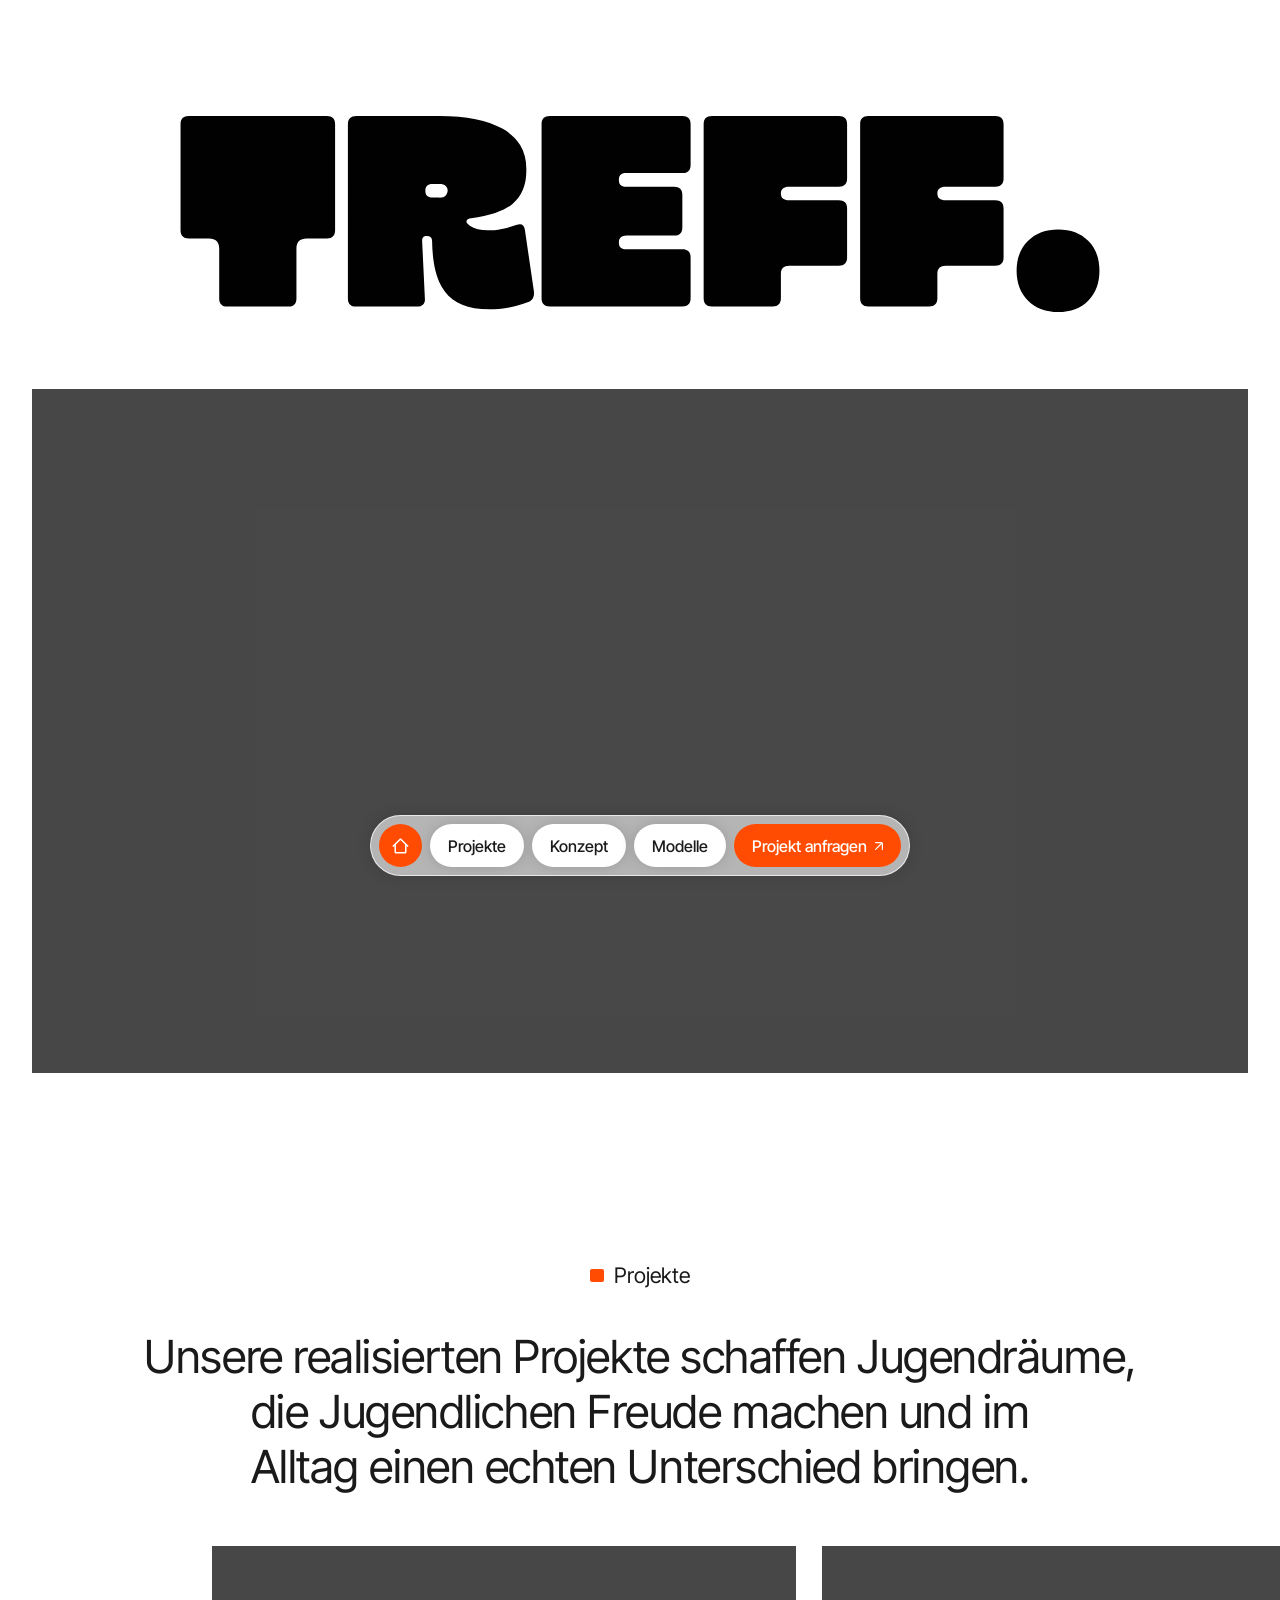
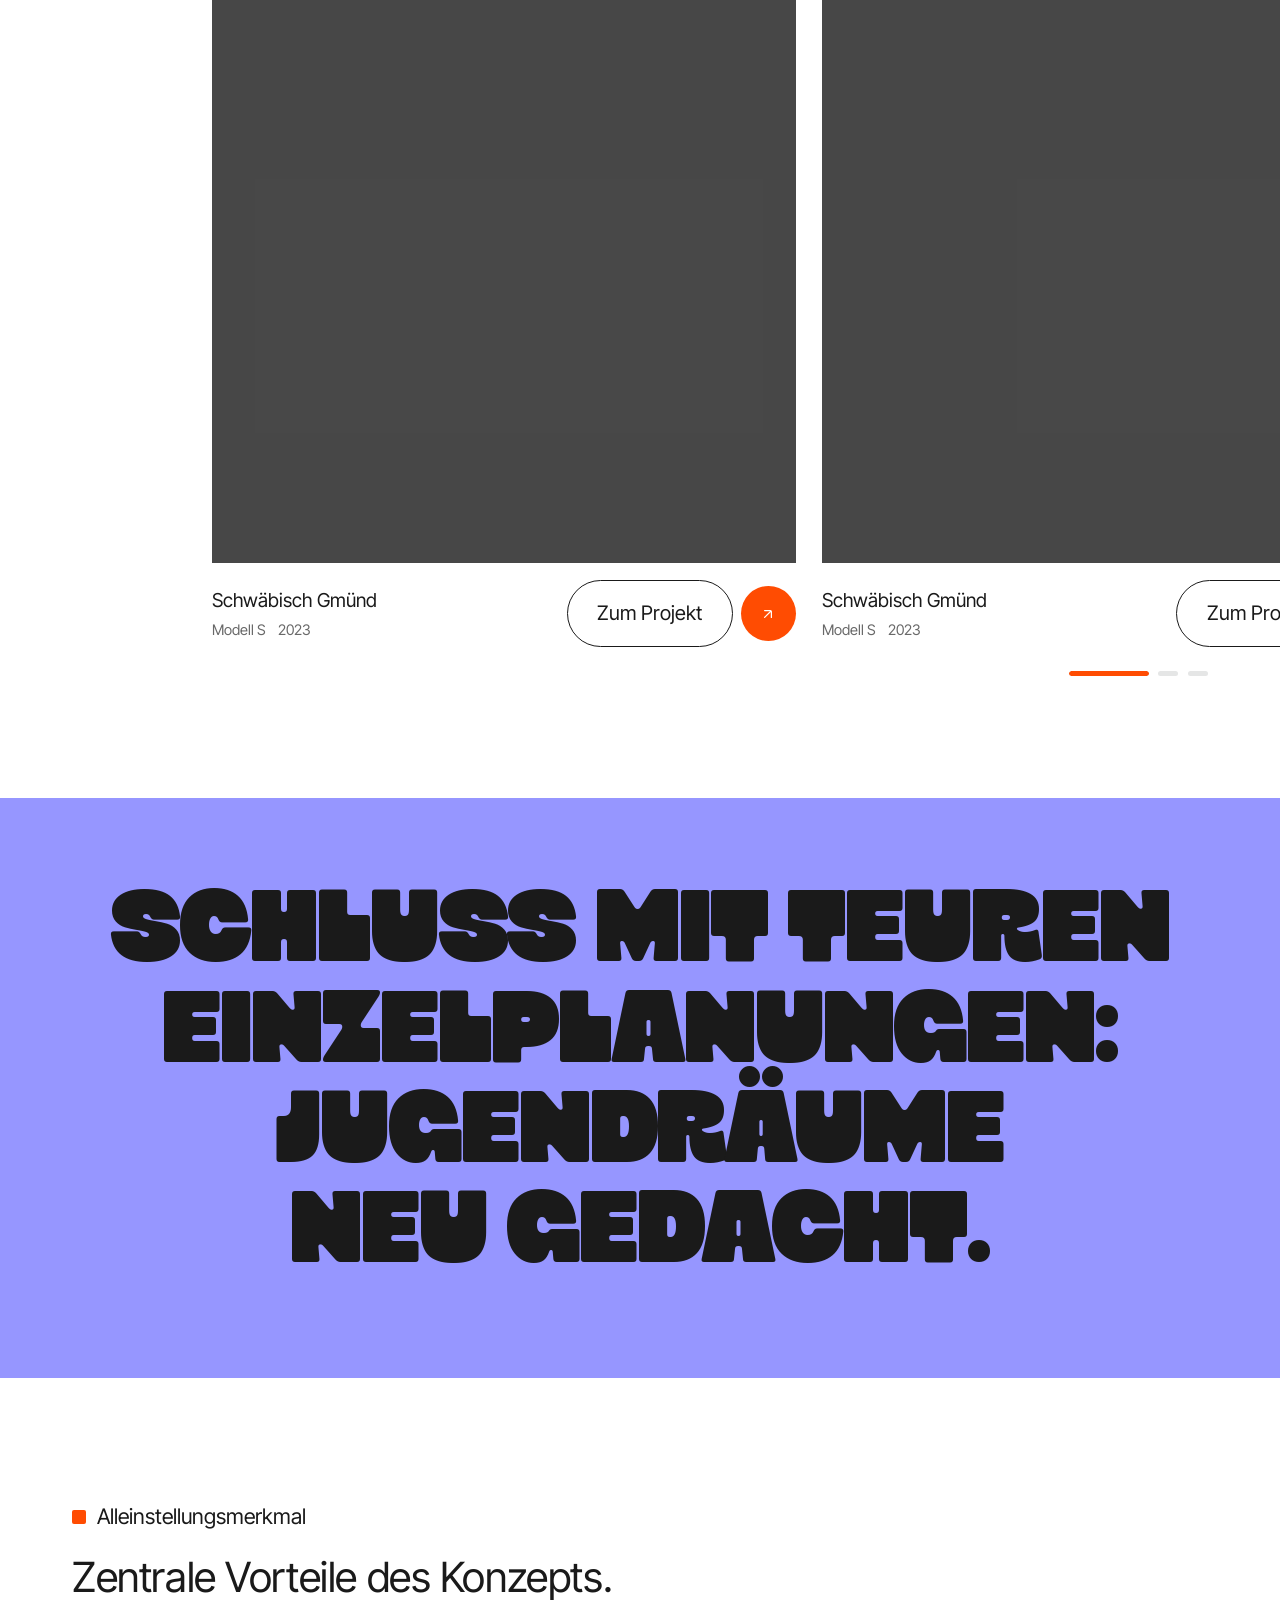
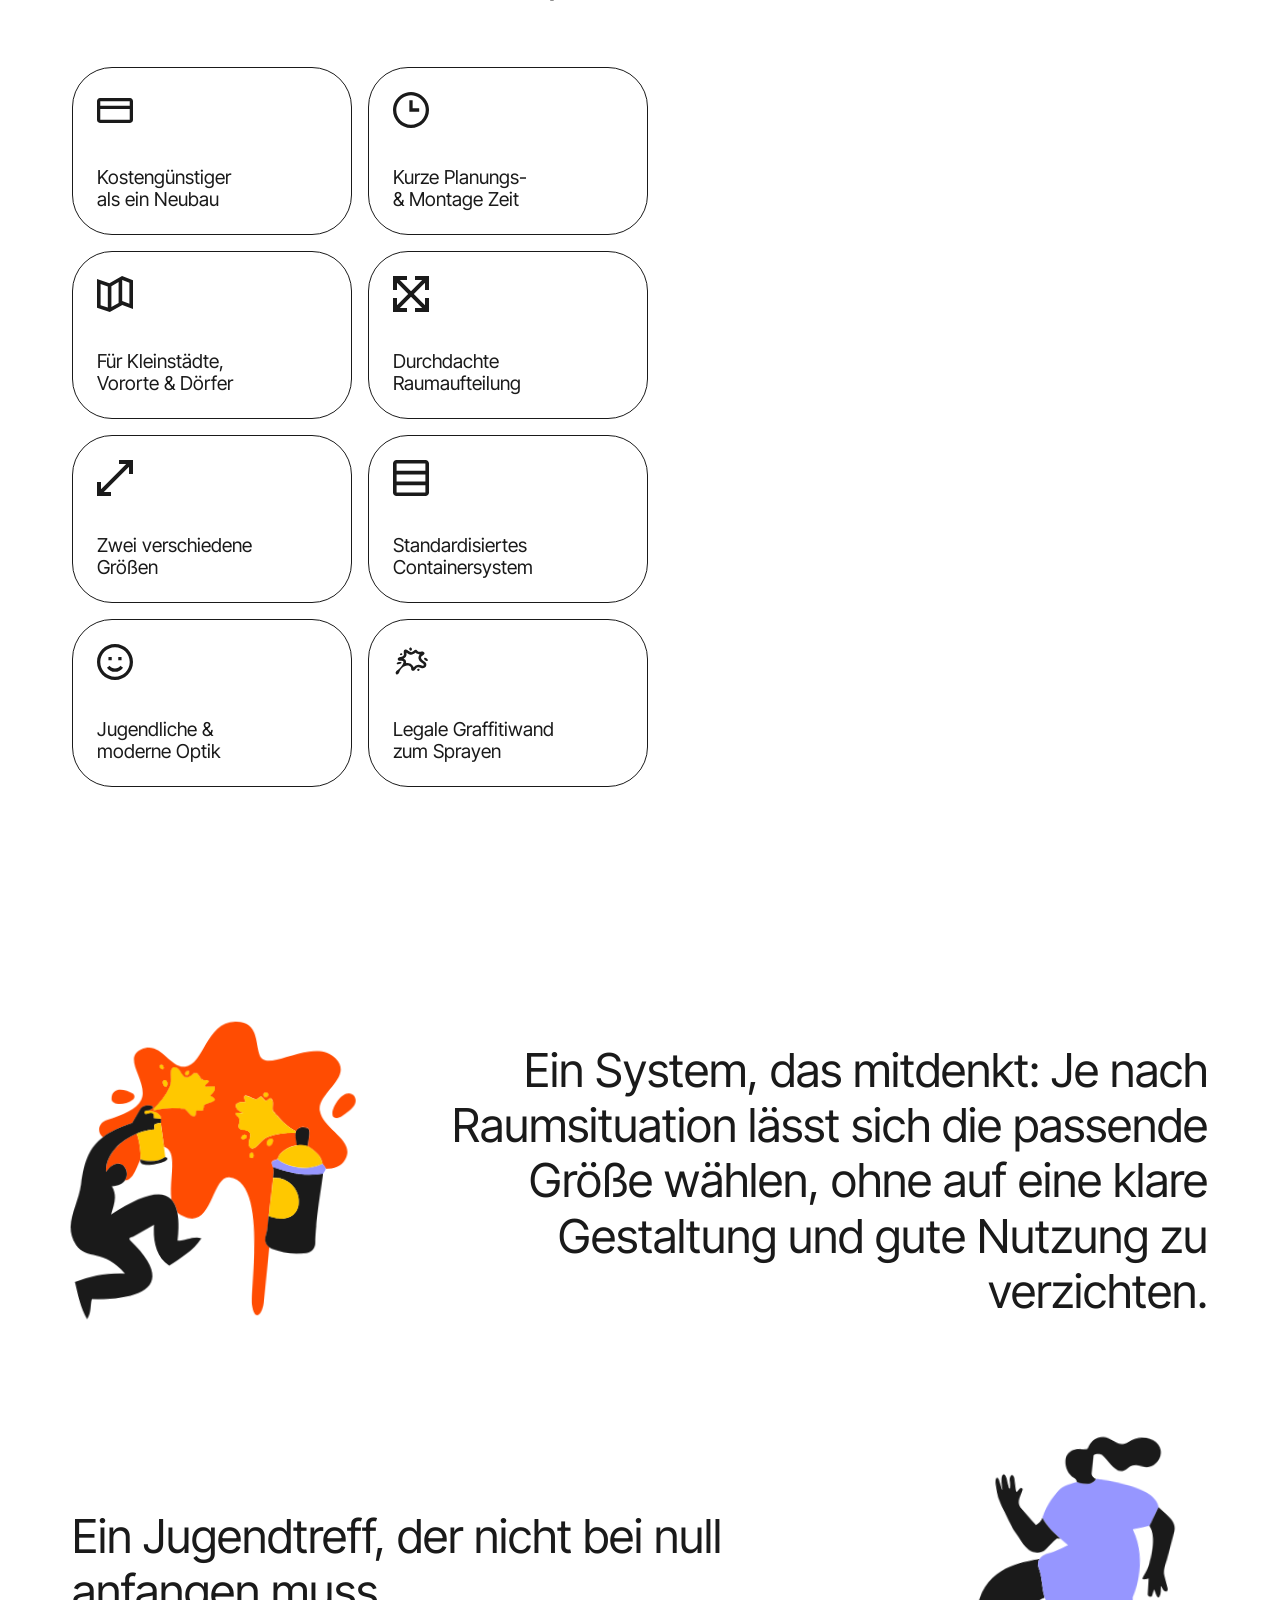
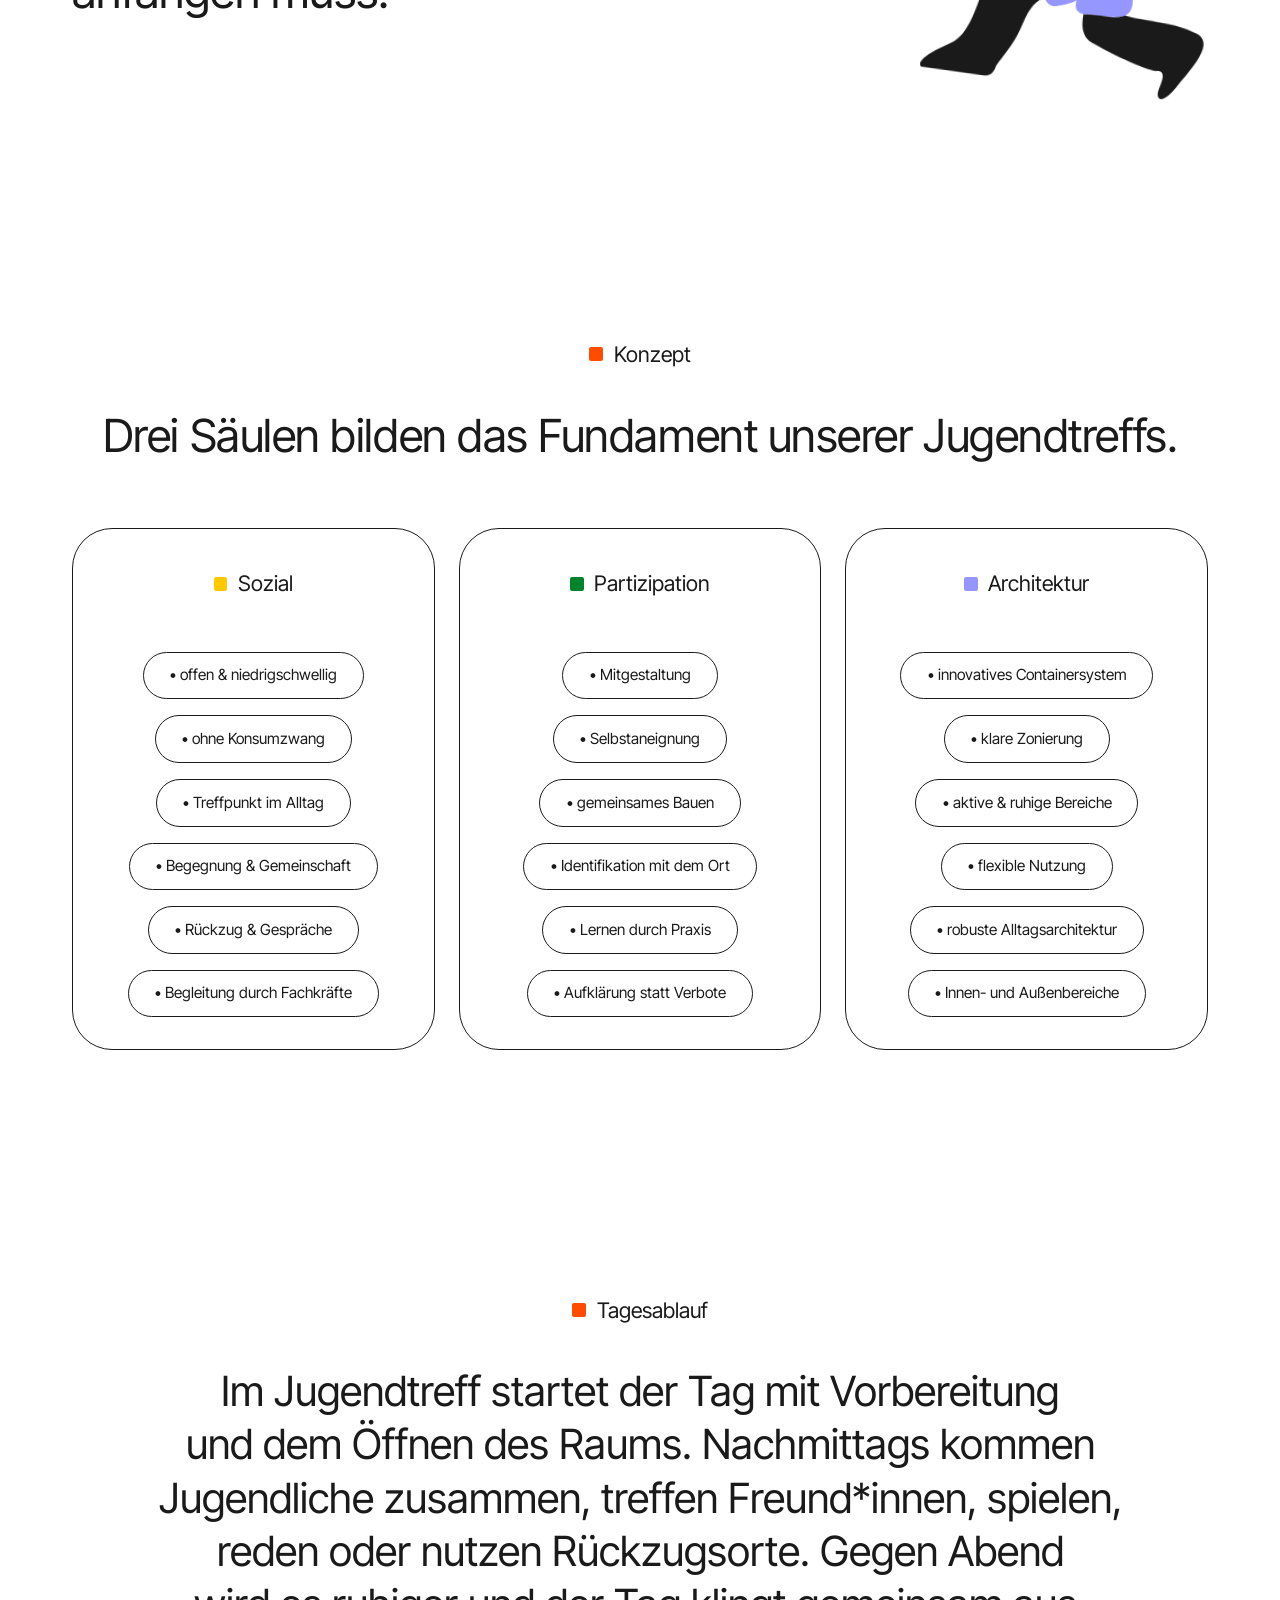
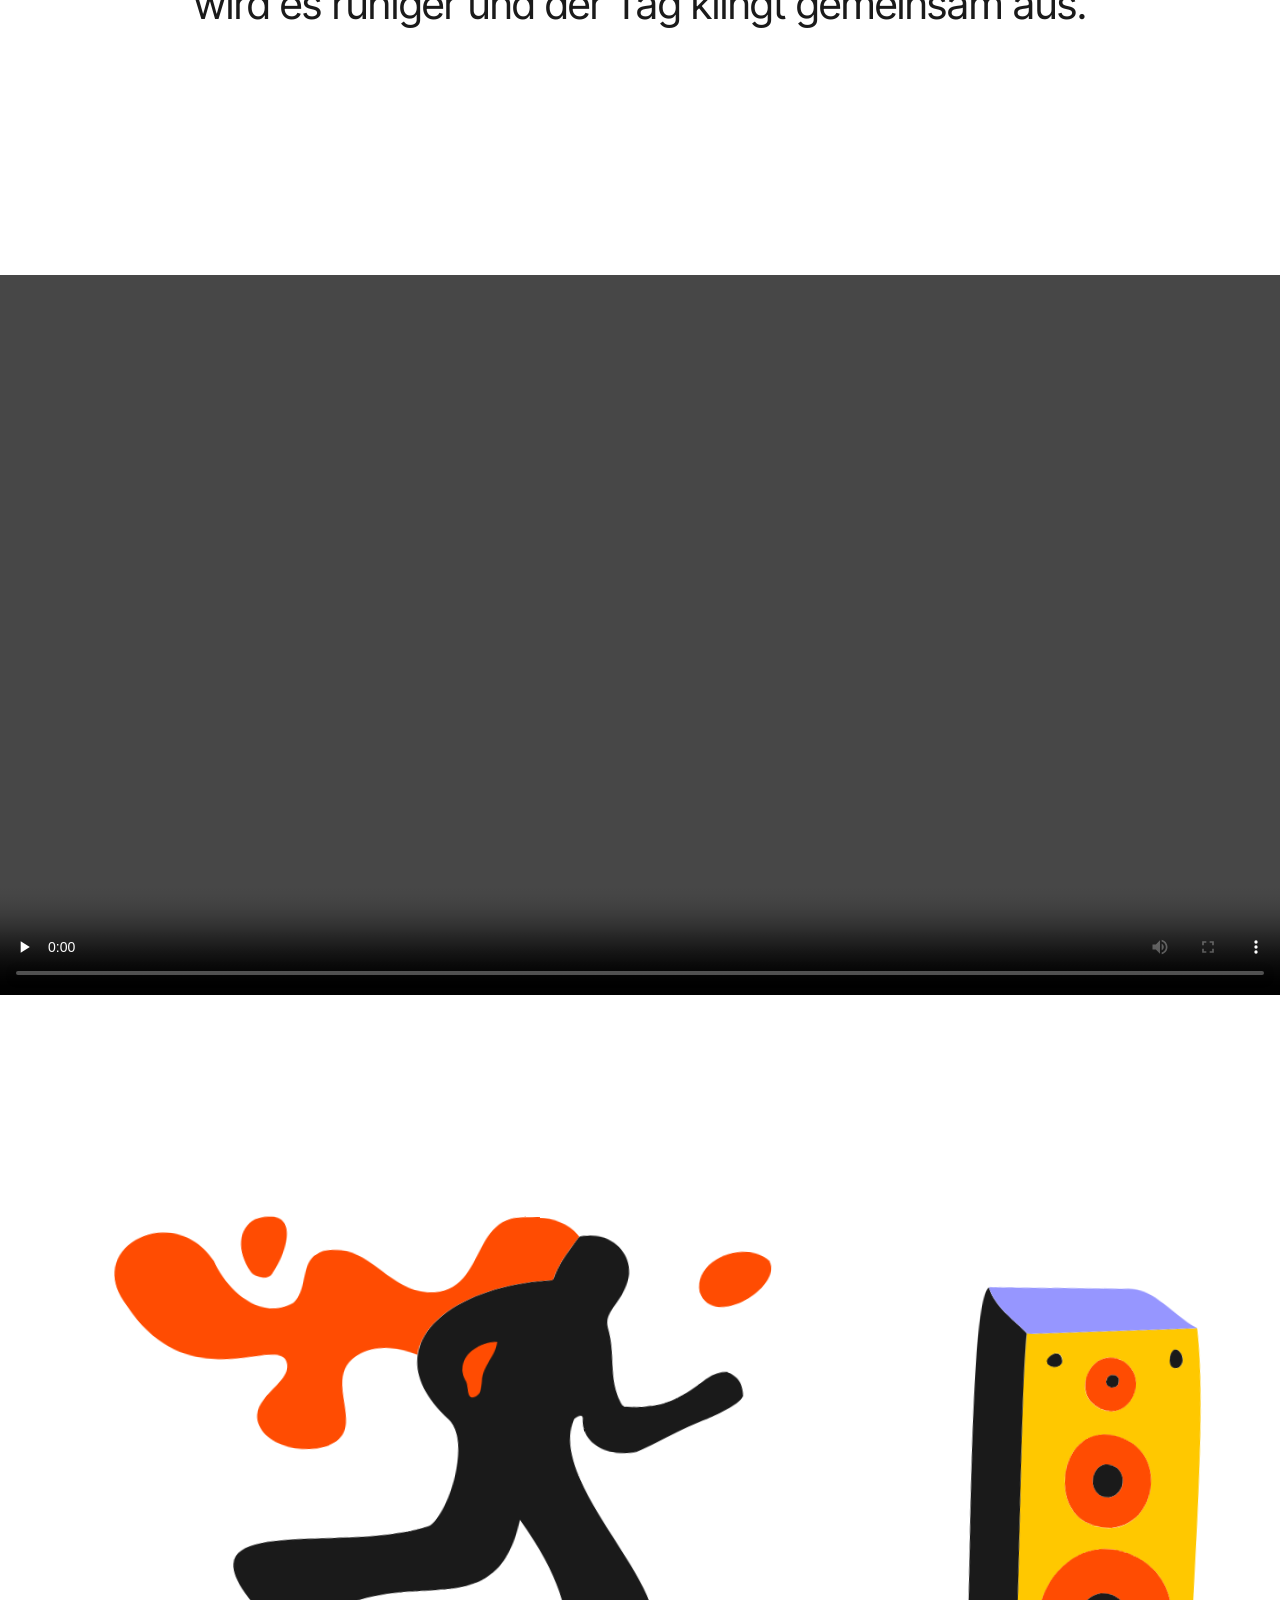
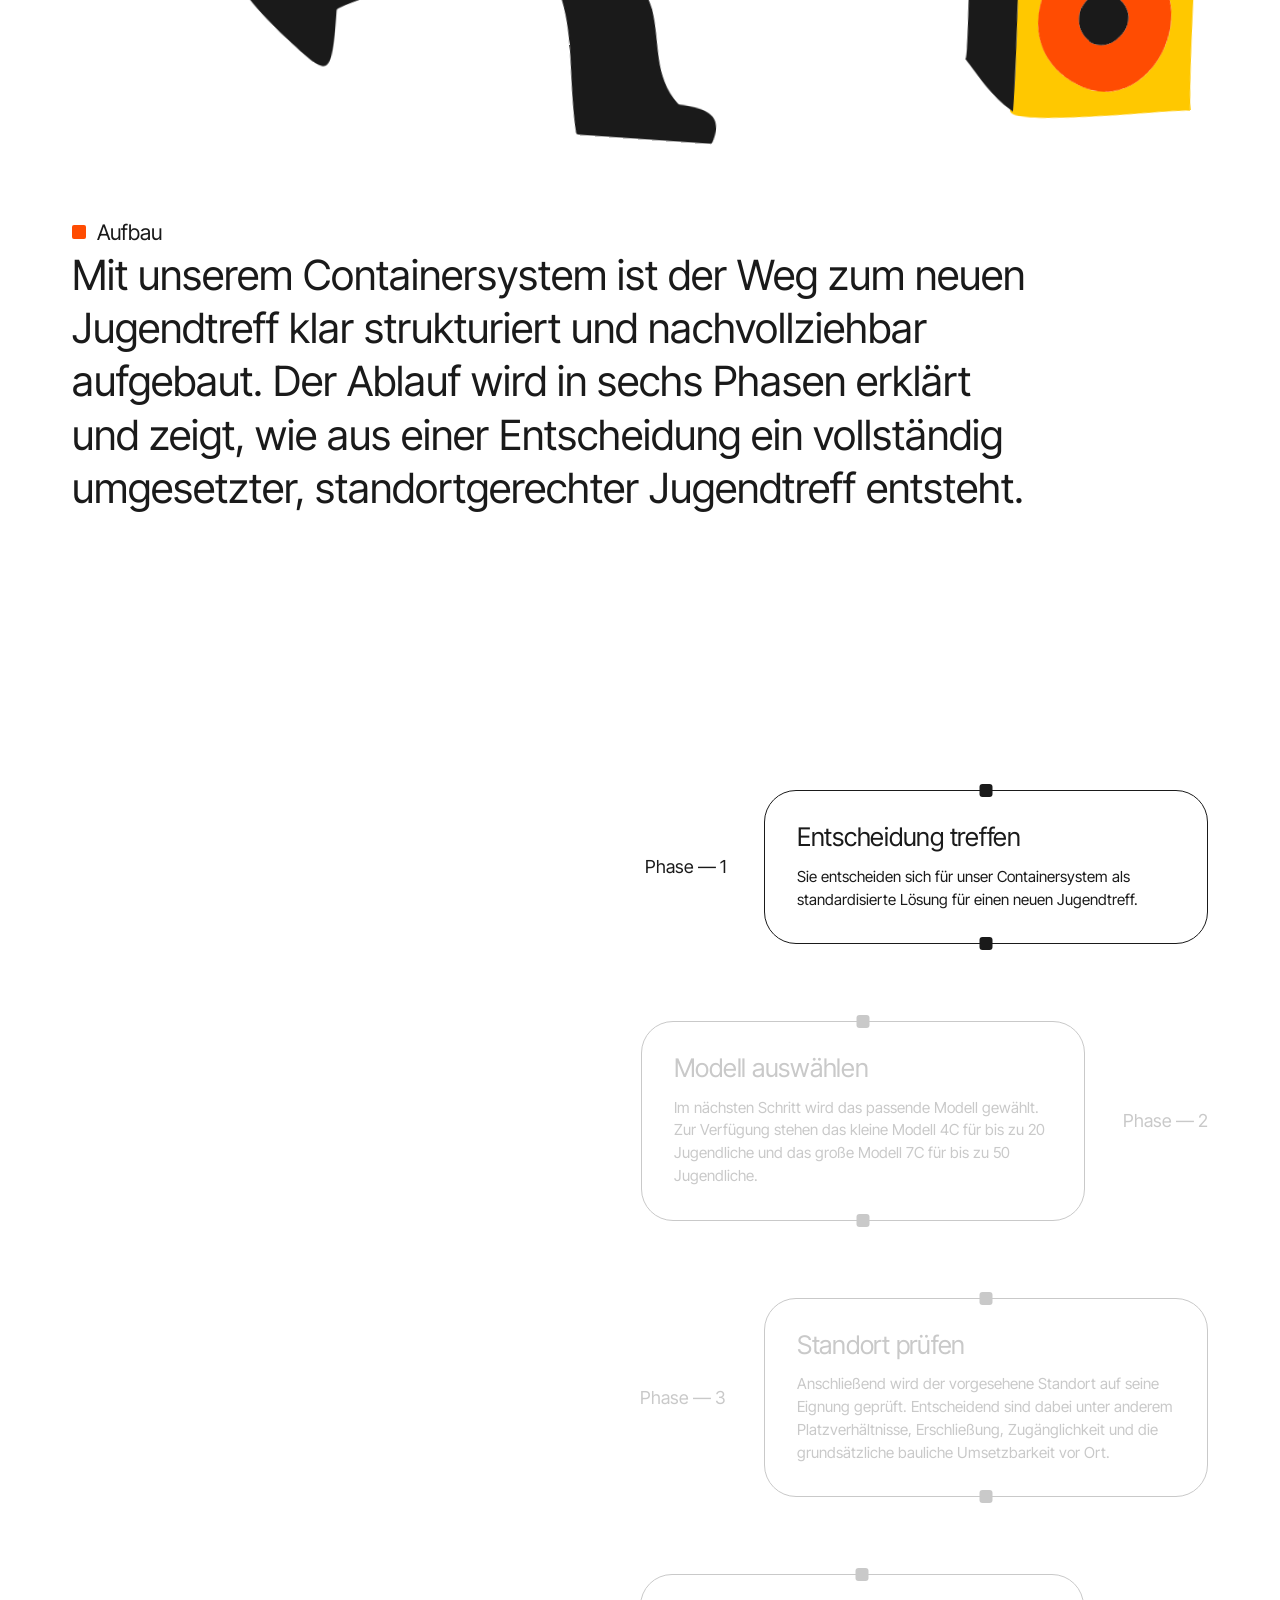
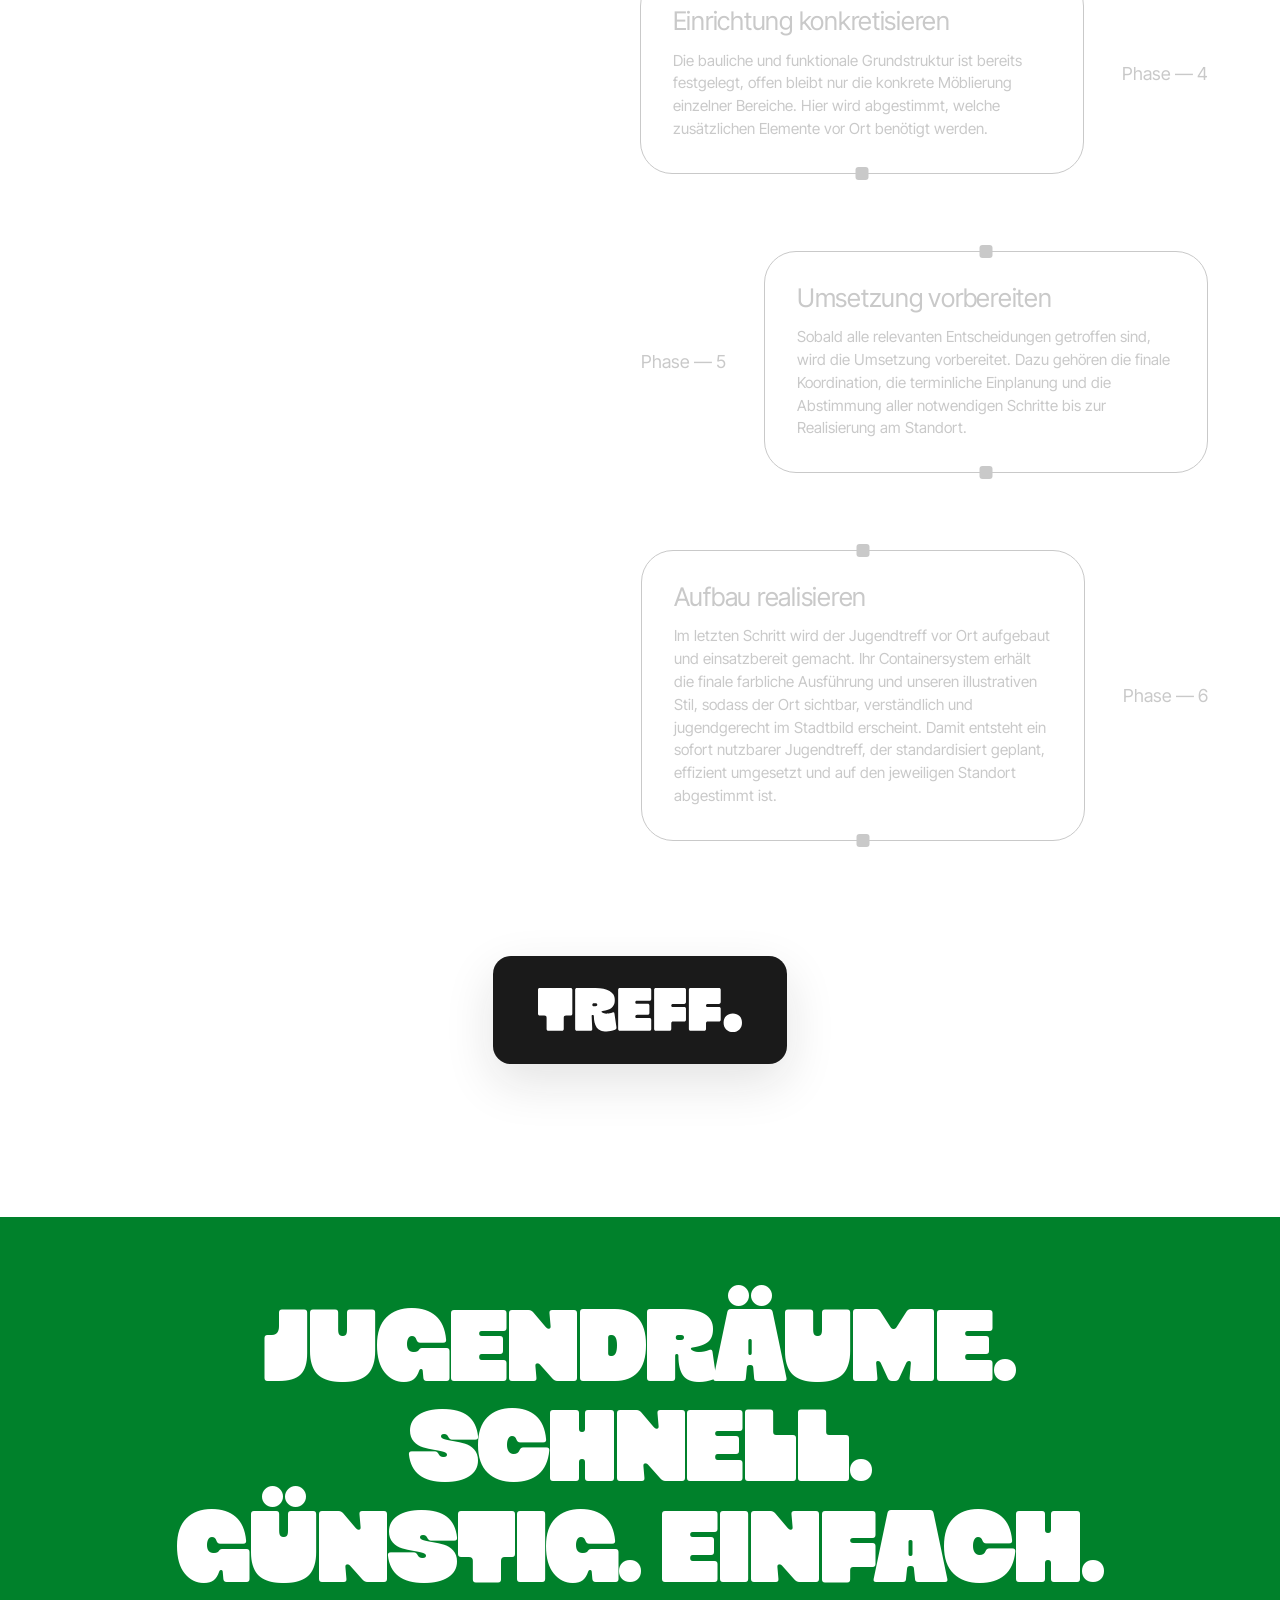
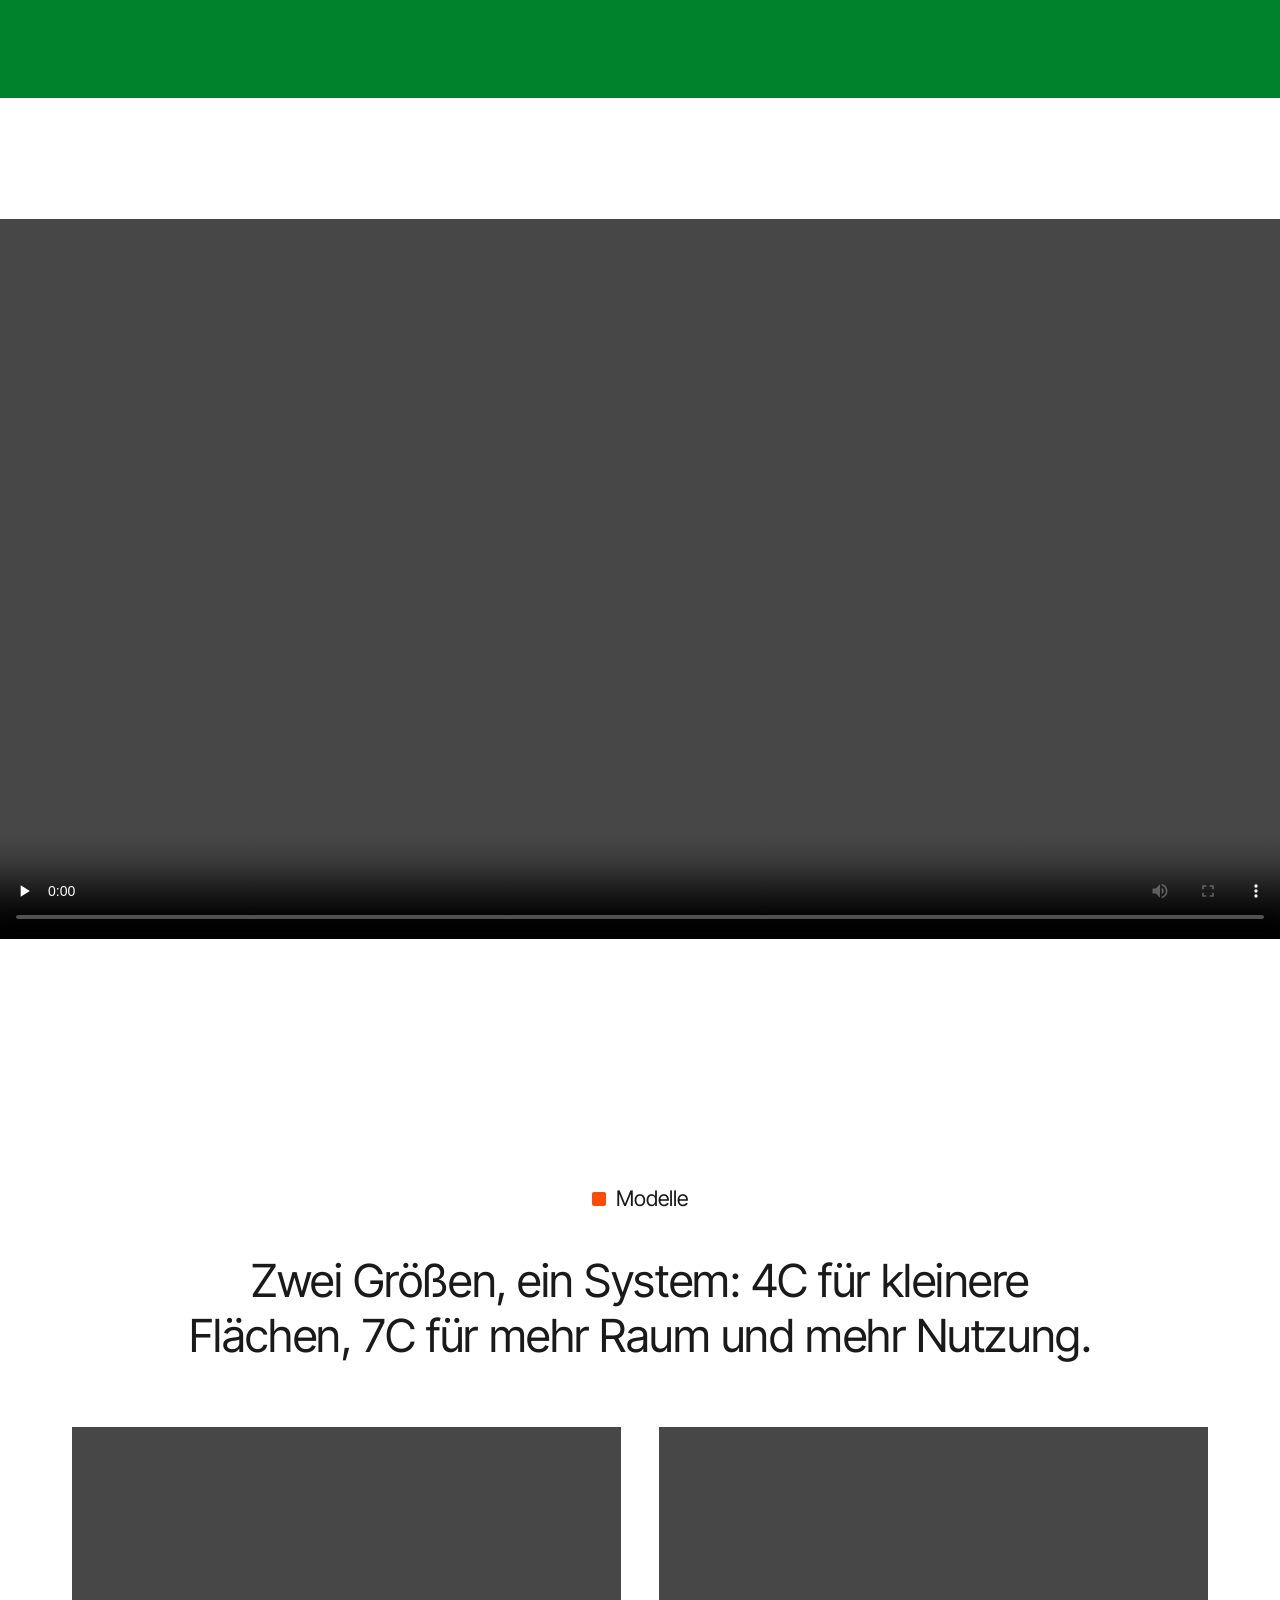
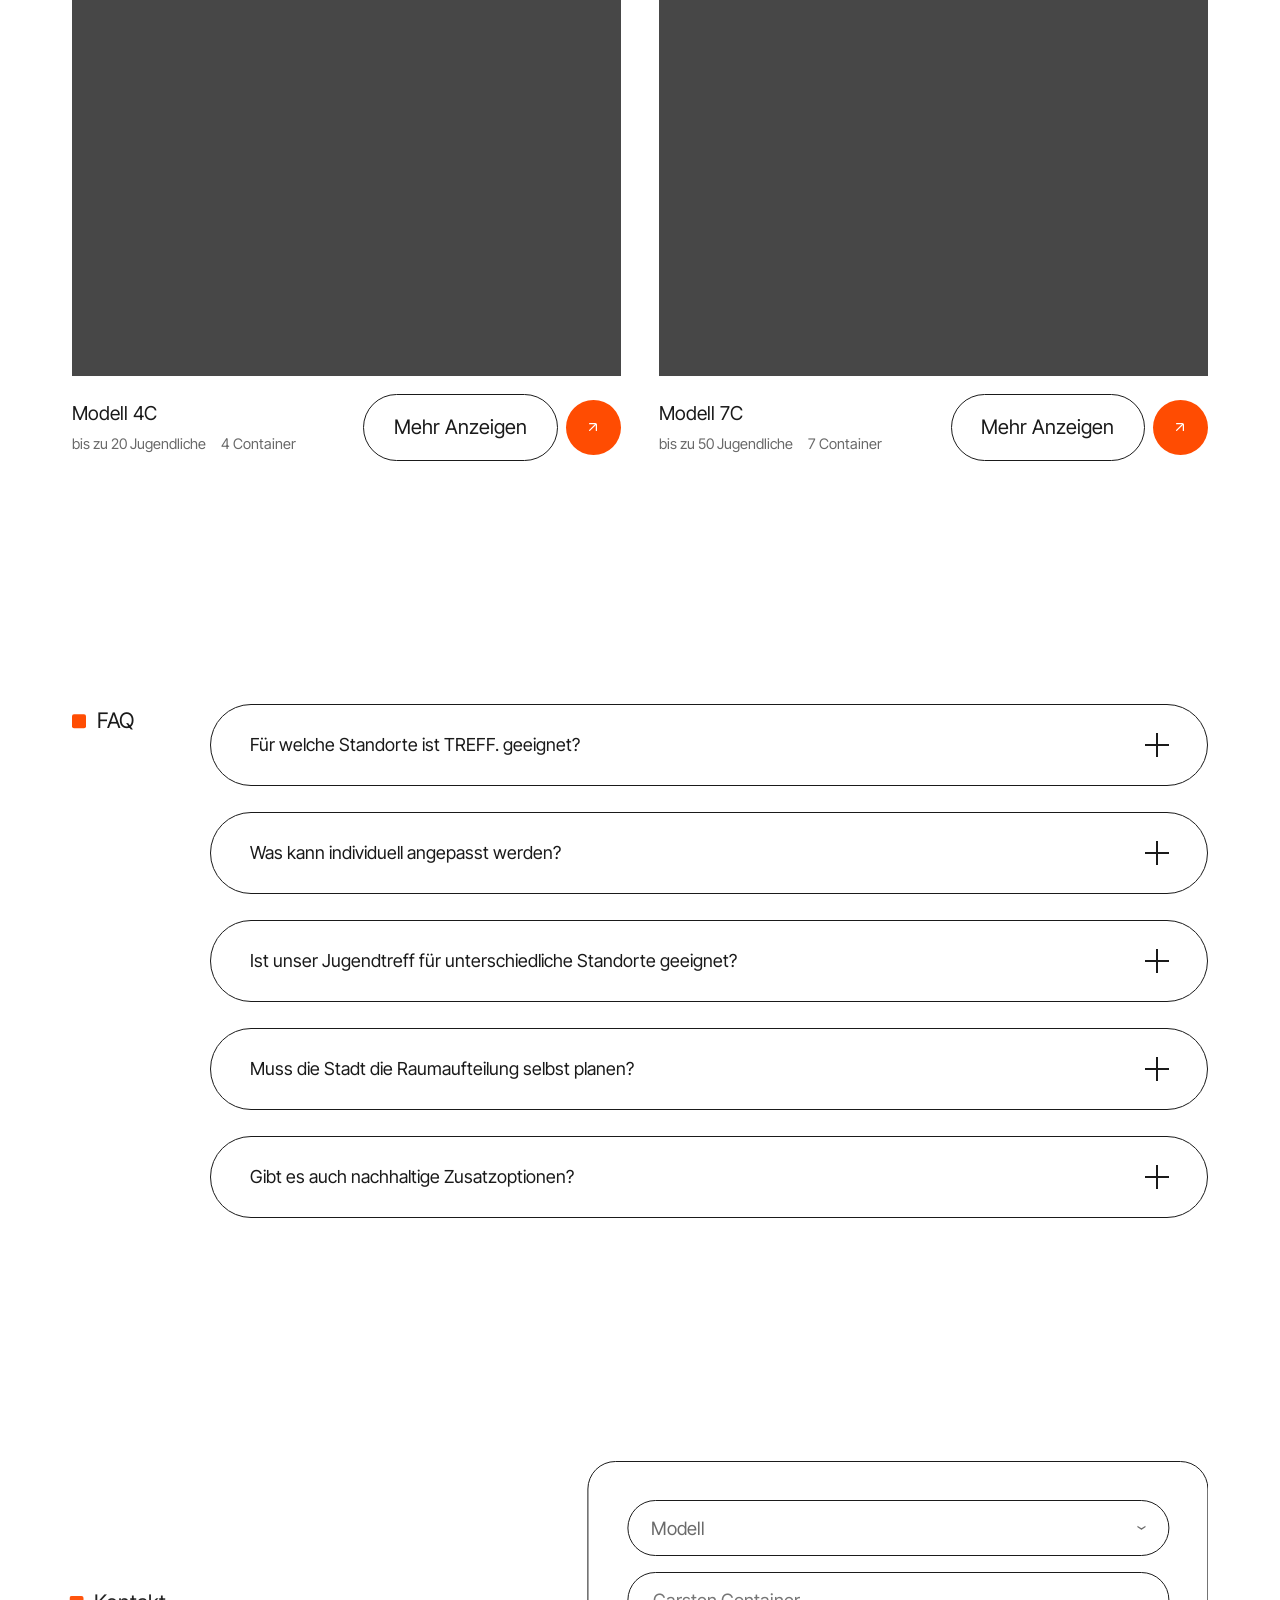
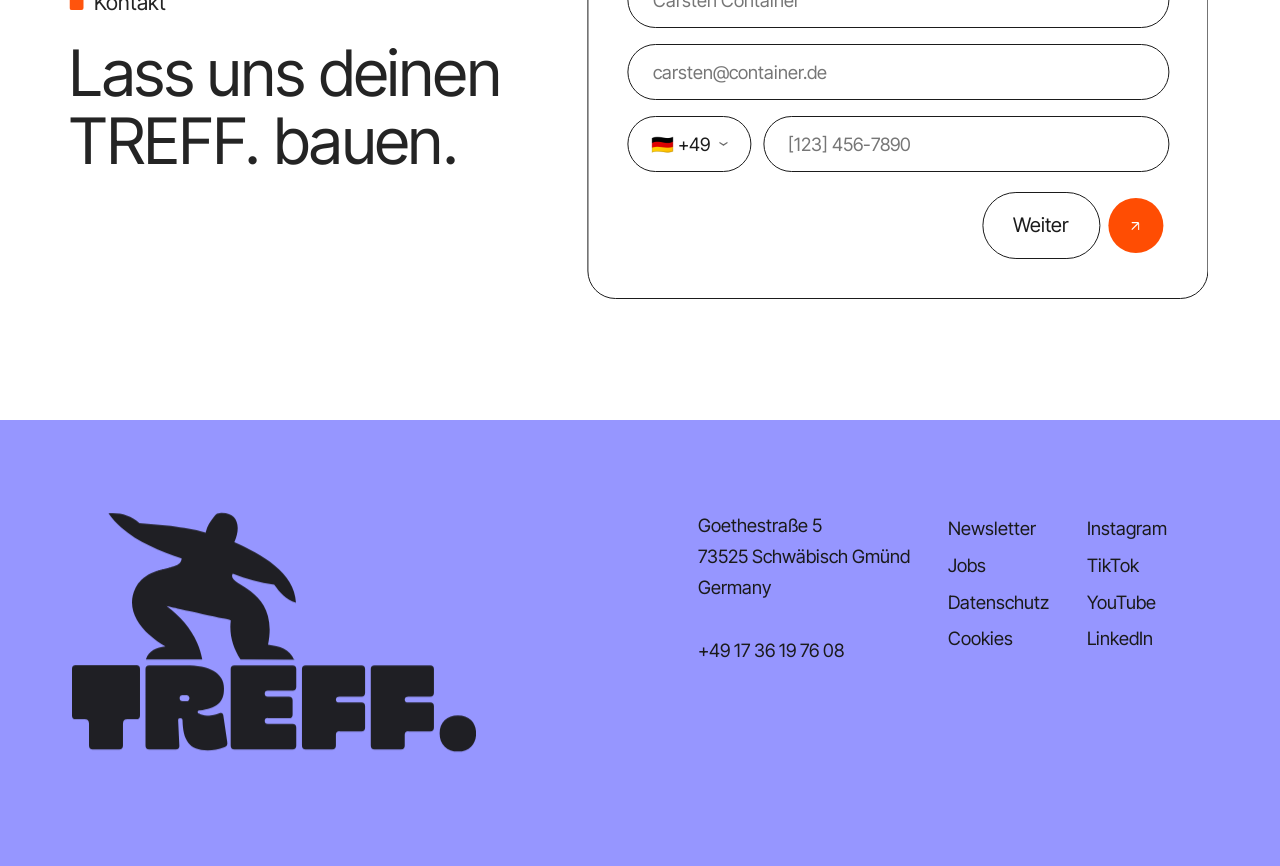
==== commit 70817c5e: "Remove loader/intro animation Drop the cursor-follow loading intro entirely: delete js/loader.js, re" ====
--- a/index.html
+++ b/index.html
@@ -5,24 +5,16 @@
   <meta name="viewport" content="width=device-width, initial-scale=1" />
   <title>TREFF. — Jugendräume. Schnell. Günstig. Einfach.</title>
   <meta name="description" content="TREFF. baut standardisierte Container-Jugendtreffs: schnell, günstig und einfach. Zwei Modelle, ein durchdachtes System." />
-  
+
  <base href="/" />
 
   <!-- Fonts vorab laden (meistgenutzte WOFF2) -->
   <link rel="preload" href="fonts/Chunko Bold.woff2" as="font" type="font/woff2" crossorigin />
   <link rel="preload" href="fonts/InterTight-Regular.woff2" as="font" type="font/woff2" crossorigin />
   <link rel="stylesheet" href="css/style.css" />
- 
 </head>
 
-<body class="is-loading">
-
-  <!-- ================= LOADER (Lade- & Cursor-Animation) ================= -->
-  <div class="loader" data-loader aria-hidden="true">
-    <div class="loader__logo">
-      <span class="loader__shape"><span class="loader__fill"></span></span>
-    </div>
-  </div>
+<body>
 
   <!-- ============================ NAV BAR ============================ -->
   <nav class="nav" data-nav aria-label="Hauptnavigation">
@@ -529,7 +521,5 @@
   <script src="js/parallax.js"></script>
   <script src="js/phasen.js"></script>
   <script src="js/carousel.js"></script>
-  <script src="js/faq.js"></script>
-  <script src="js/loader.js"></script>
-</body>
+  <script src="js/faq.js"></script></body>
 </html>
--- a/css/style.css
+++ b/css/style.css
@@ -213,65 +213,6 @@
 
 /* ===================== 5) GLOBALE KOMPONENTEN ===================== */
 
-/* ---------- 5.1 Loader (Lade- & Cursor-Animation) ---------- */
-body.is-loading { overflow: hidden; }
-.loader {
-  position: fixed; inset: 0; z-index: 1000;
-  background: var(--schnee-weiss);
-  display: grid; place-items: center;
-}
-.loader[hidden] { display: none; }
-.loader.is-cursor { cursor: none; }
-.loader__logo {                       /* füllbares TREFF.-Logo (Maske) */
-  position: relative;
-  width: clamp(180px, 32vw, 420px);
-  aspect-ratio: 995 / 213;
-  will-change: transform;
-}
-.loader.is-cursor .loader__logo {     /* im Cursor-Modus klein, JS positioniert */
-  position: fixed; top: 0; left: 0;
-  width: clamp(64px, 7vw, 96px);
-  margin: 0;
-}
-.loader__shape {                      /* SVG-Buchstabenmaske (clippt den Fill) */
-  position: absolute; inset: 0;
-  background: var(--kieselstein);     /* leerer Tank = sichtbares Grau (#696969) auf Weiß */
-  -webkit-mask: url("../assets/illustrations/logo-treff-wordmark.svg") center / contain no-repeat;
-          mask: url("../assets/illustrations/logo-treff-wordmark.svg") center / contain no-repeat;
-  overflow: hidden;
-}
-/* Steigender Wasser-Tank. JS treibt yPercent 101 -> 0.
-   Doppelt so hoch wie das Logo: unter dem Wellenkamm sitzt immer ein voller
-   Körper, der Farbverlauf (grau -> schwarz) kommt aus der Wellen-SVG. */
-.loader__fill {
-  position: absolute; left: 0; right: 0; bottom: 0;
-  width: 100%; height: 200%;
-  transform: translateY(101%);        /* startet leer (unter den Buchstaben) */
-  will-change: transform;
-  pointer-events: none;
-}
-/* Prozedurale Wasserlinie: um genau eine Sinus-Periode breiter gerendert
-   (150 statt 100), damit der x-Drift nahtlos loopt (kein sichtbarer Sprung). */
-.loader__wave { position: absolute; top: 0; left: 0; width: 150%; height: 100%; display: block; }
-.loader__wave path { will-change: transform; }
-
-/* Intro-Zustand: gesamte Chrome ab dem ersten Frame verstecken.
-   visibility (NICHT display:none), damit .header__logo seine Layout-Box
-   behält und JS die finale Flugziel-Position exakt messen kann. */
-body.is-intro .nav {
-  transform: translateX(-50%) translateY(160%);   /* = .nav.is-hidden */
-  opacity: 0; pointer-events: none;
-}
-body.is-intro .header > * { visibility: hidden; }
-
-/* Reduced-Motion / ?still=1: keine Welle, flaches schwarzes Logo.
-   JS springt zusätzlich direkt in den Endzustand. */
-@media (prefers-reduced-motion: reduce) {
-  .loader__fill { transform: translateY(0%); }
-  .loader__wave { display: none; }
-  .loader__shape { background: var(--carbon-schwarz); }
-}
-
 /* ---------- 5.2 Nav Bar (Liquid Glass, fixed) ---------- */
 .nav {
   position: fixed; z-index: 900;
@@ -279,7 +220,6 @@
   transform: translateX(-50%);
   transition: transform var(--t-med) var(--ease-out), opacity var(--t-med);
 }
-.nav.is-hidden { transform: translateX(-50%) translateY(160%); opacity: 0; }
 .nav__inner {
   display: flex; align-items: center; gap: 8px;
   padding: 8px;
@@ -479,12 +419,20 @@
   display: grid; place-items: center;
   padding: clamp(3rem, 7vw, 7rem) var(--gutter);
   text-align: center;
+  overflow-x: clip;              /* Sicherheitsnetz: nichts bricht seitlich aus */
 }
 .stoerer h2 {
   font-family: var(--font-display);
-  font-size: var(--fs-display);
+  /* Skaliert mit der Viewport-Breite (statt fixer Display-Größe): hält auch das breiteste
+     Chunko-Wort ("Planungsaufwand", ~10× Fontgröße breit) auf Mobile & kleinen Laptops im
+     Rahmen — der Text wird kleiner statt rechts abgeschnitten. 8vw bleibt an jeder Breite
+     unter der Wort-Umbruchgrenze; Silbentrennung fängt sehr schmale Screens sauber ab. */
+  font-size: clamp(1.5rem, 8vw, 11rem);
   line-height: .98; text-transform: uppercase; letter-spacing: -0.01em;
   text-wrap: balance;
+  max-width: 100%;
+  overflow-wrap: break-word;    /* letzte Rückfallebene, falls ein Wort doch zu breit ist */
+  hyphens: auto;                /* bevorzugt saubere Silbentrennung (lang="de") statt Buchstaben-Stapel */
 }
 .stoerer--gelb   { background: var(--schulbus-gelb); color: var(--carbon-schwarz); }
 .stoerer--lila   { background: var(--lila-traube);   color: var(--carbon-schwarz); }
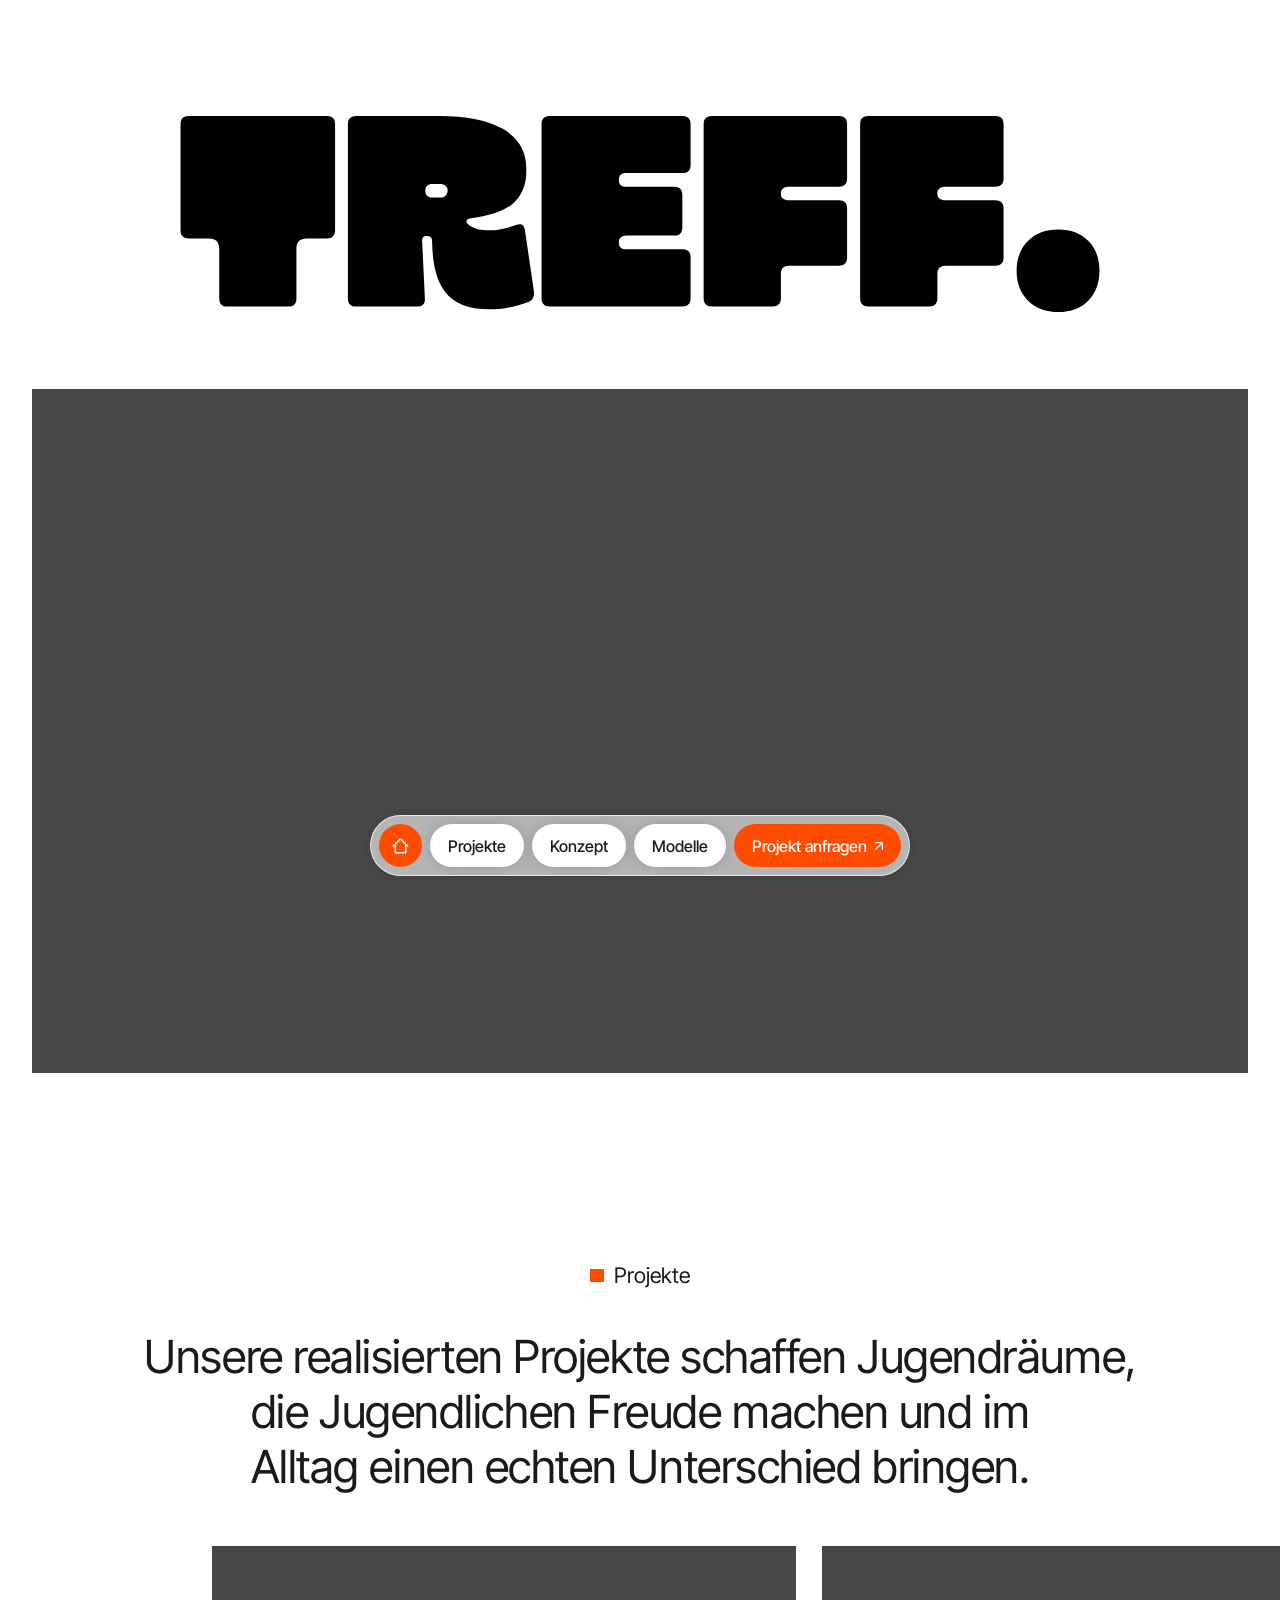
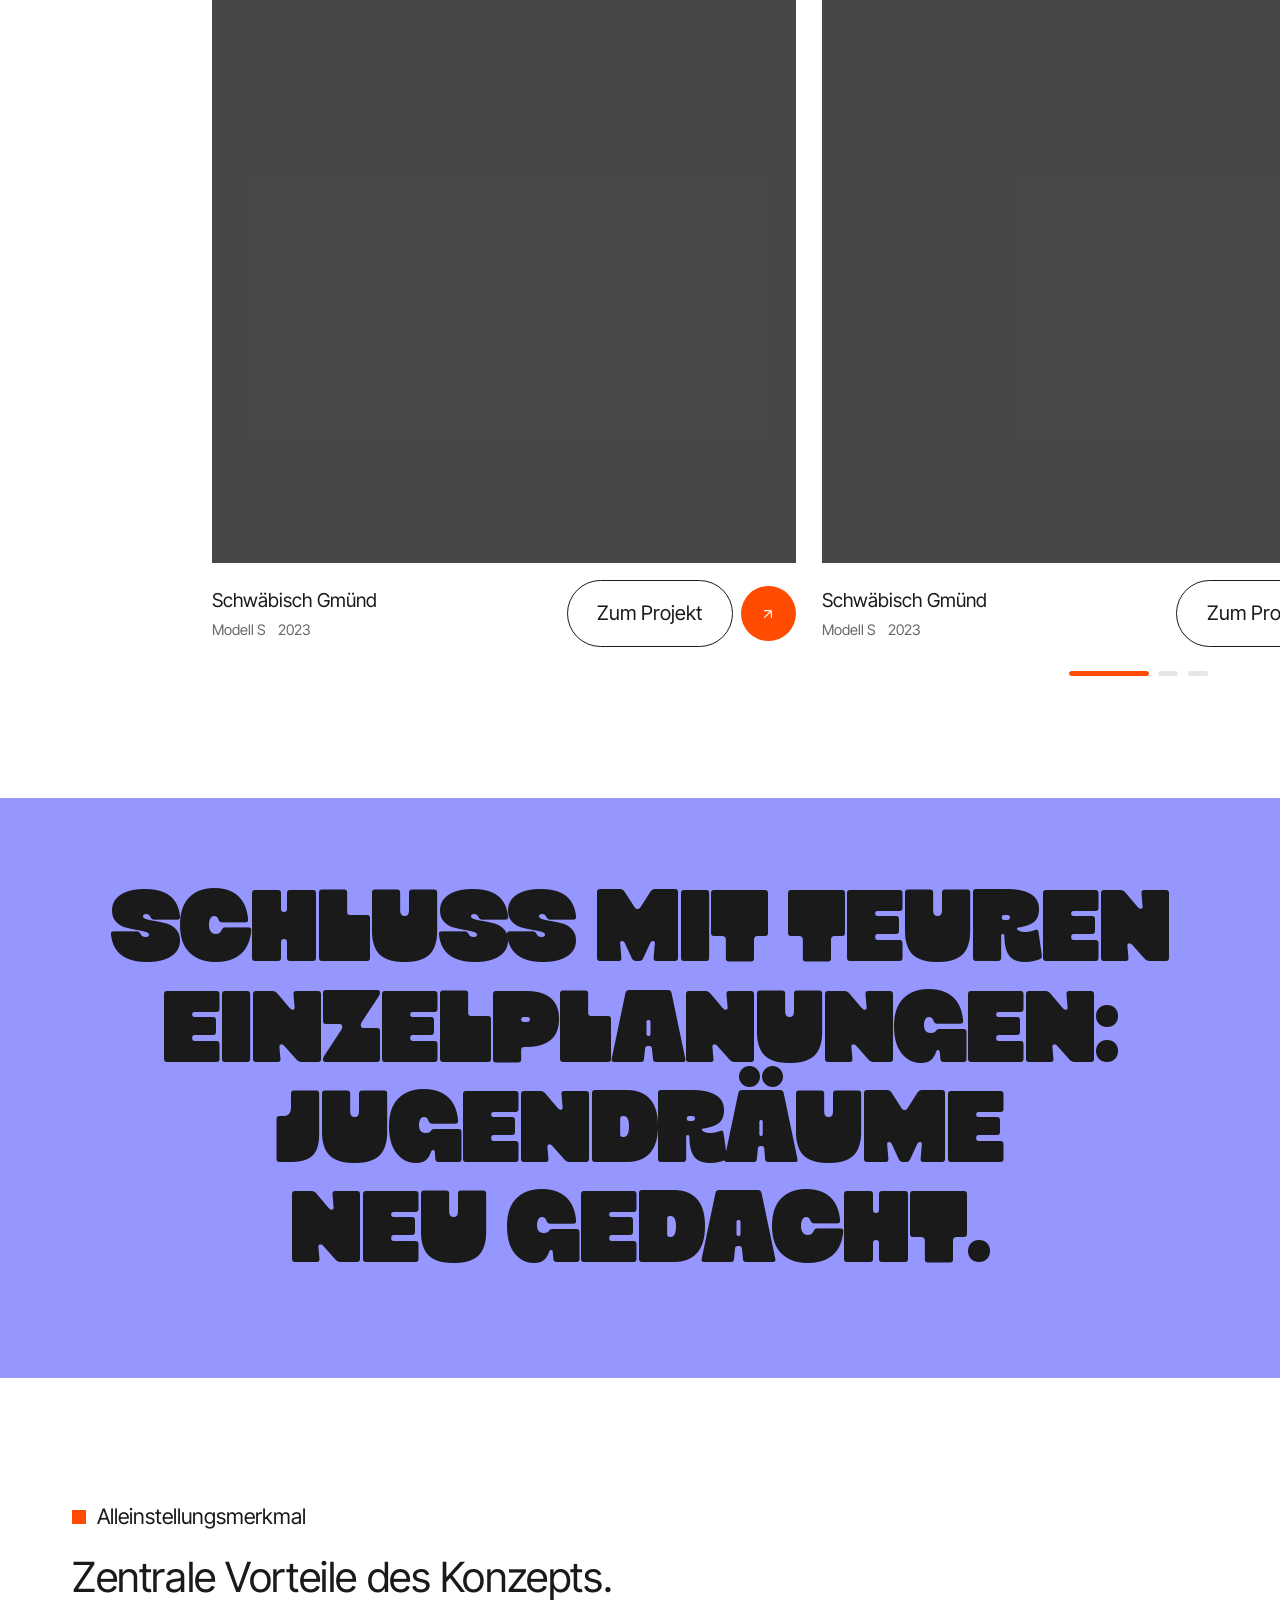
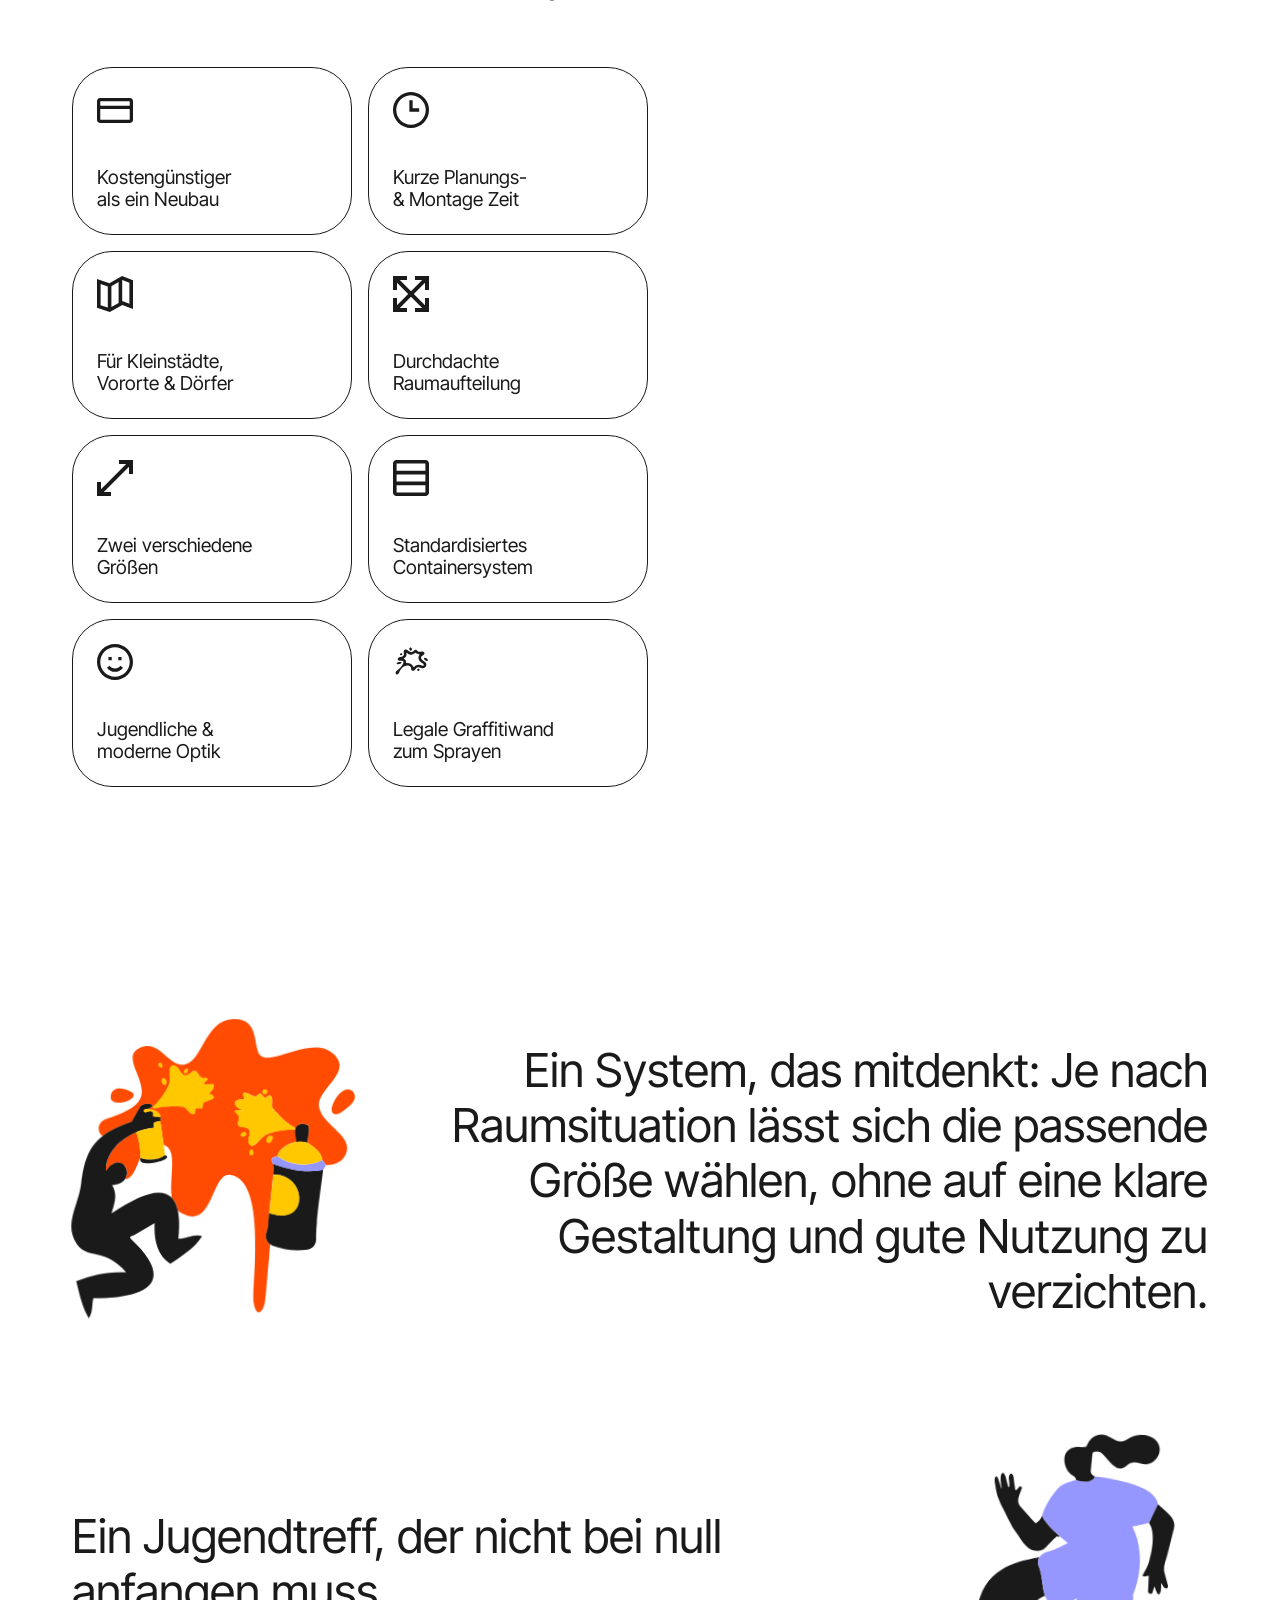
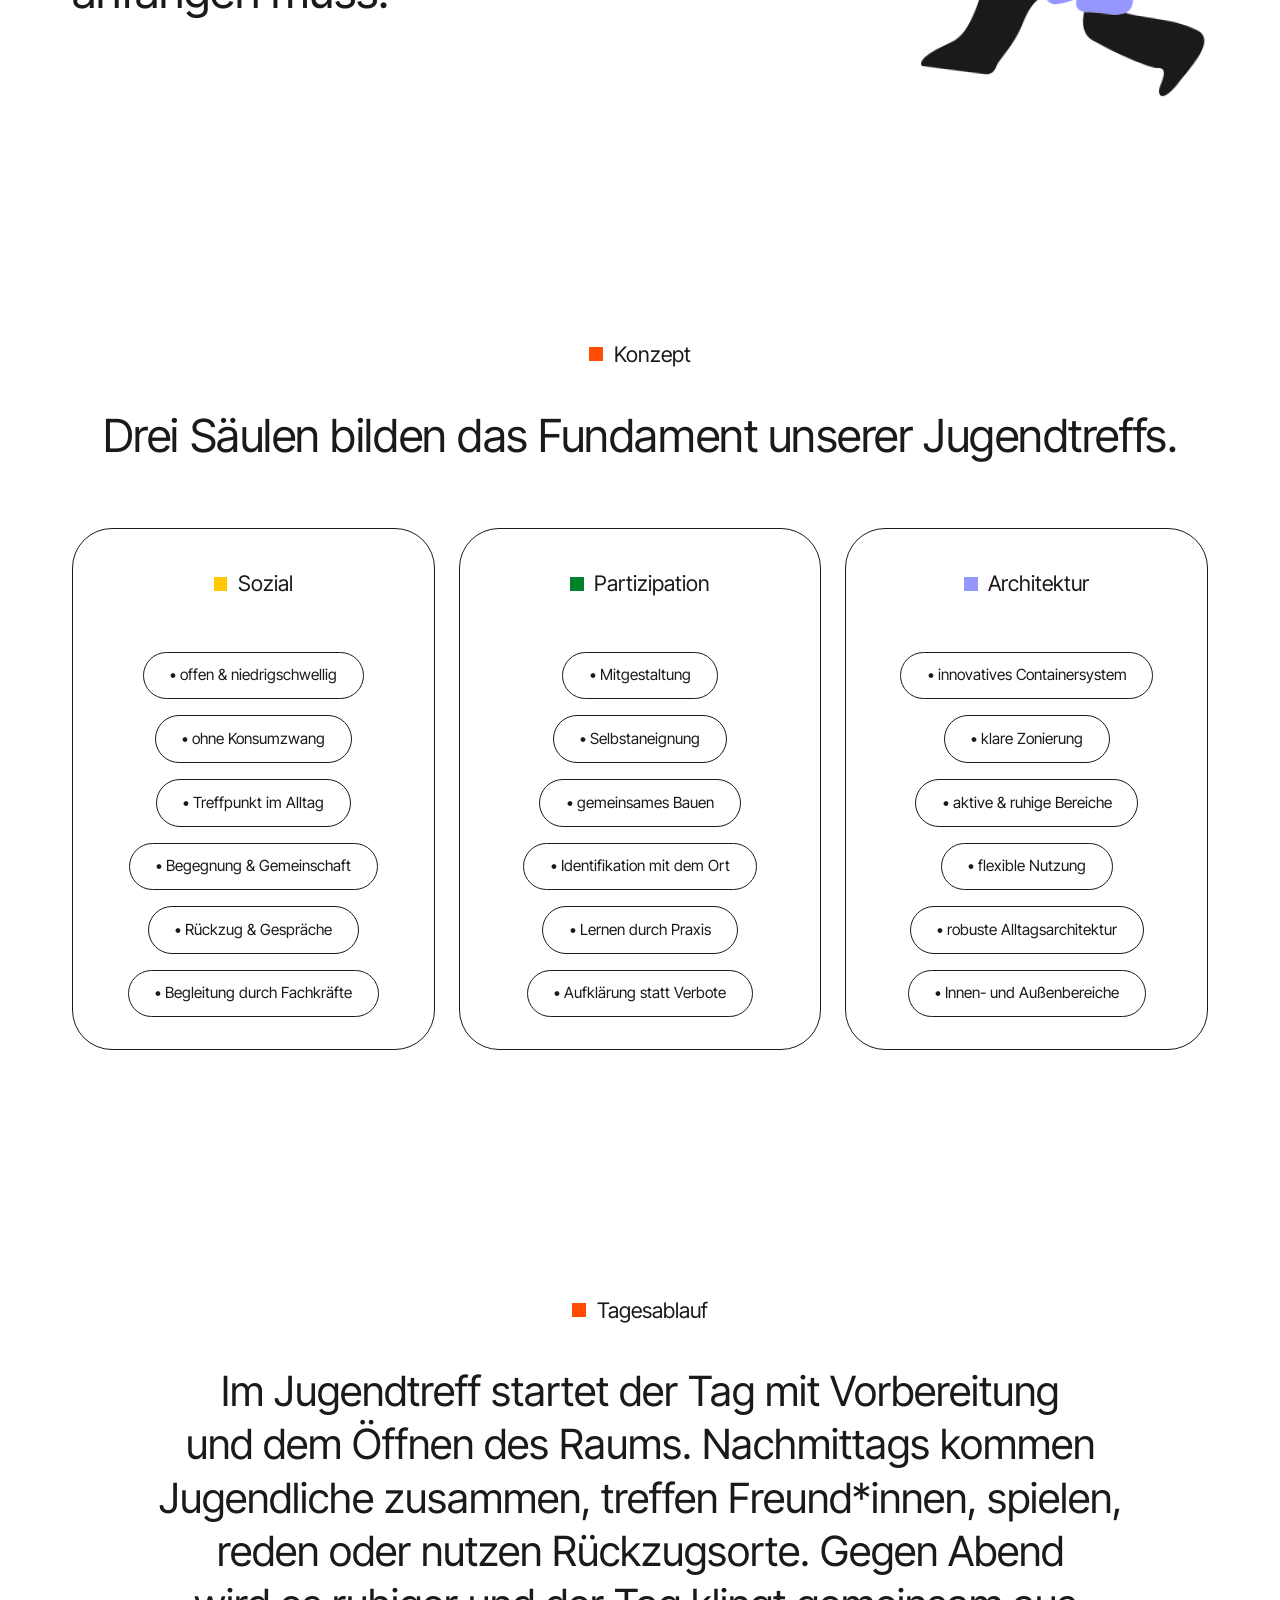
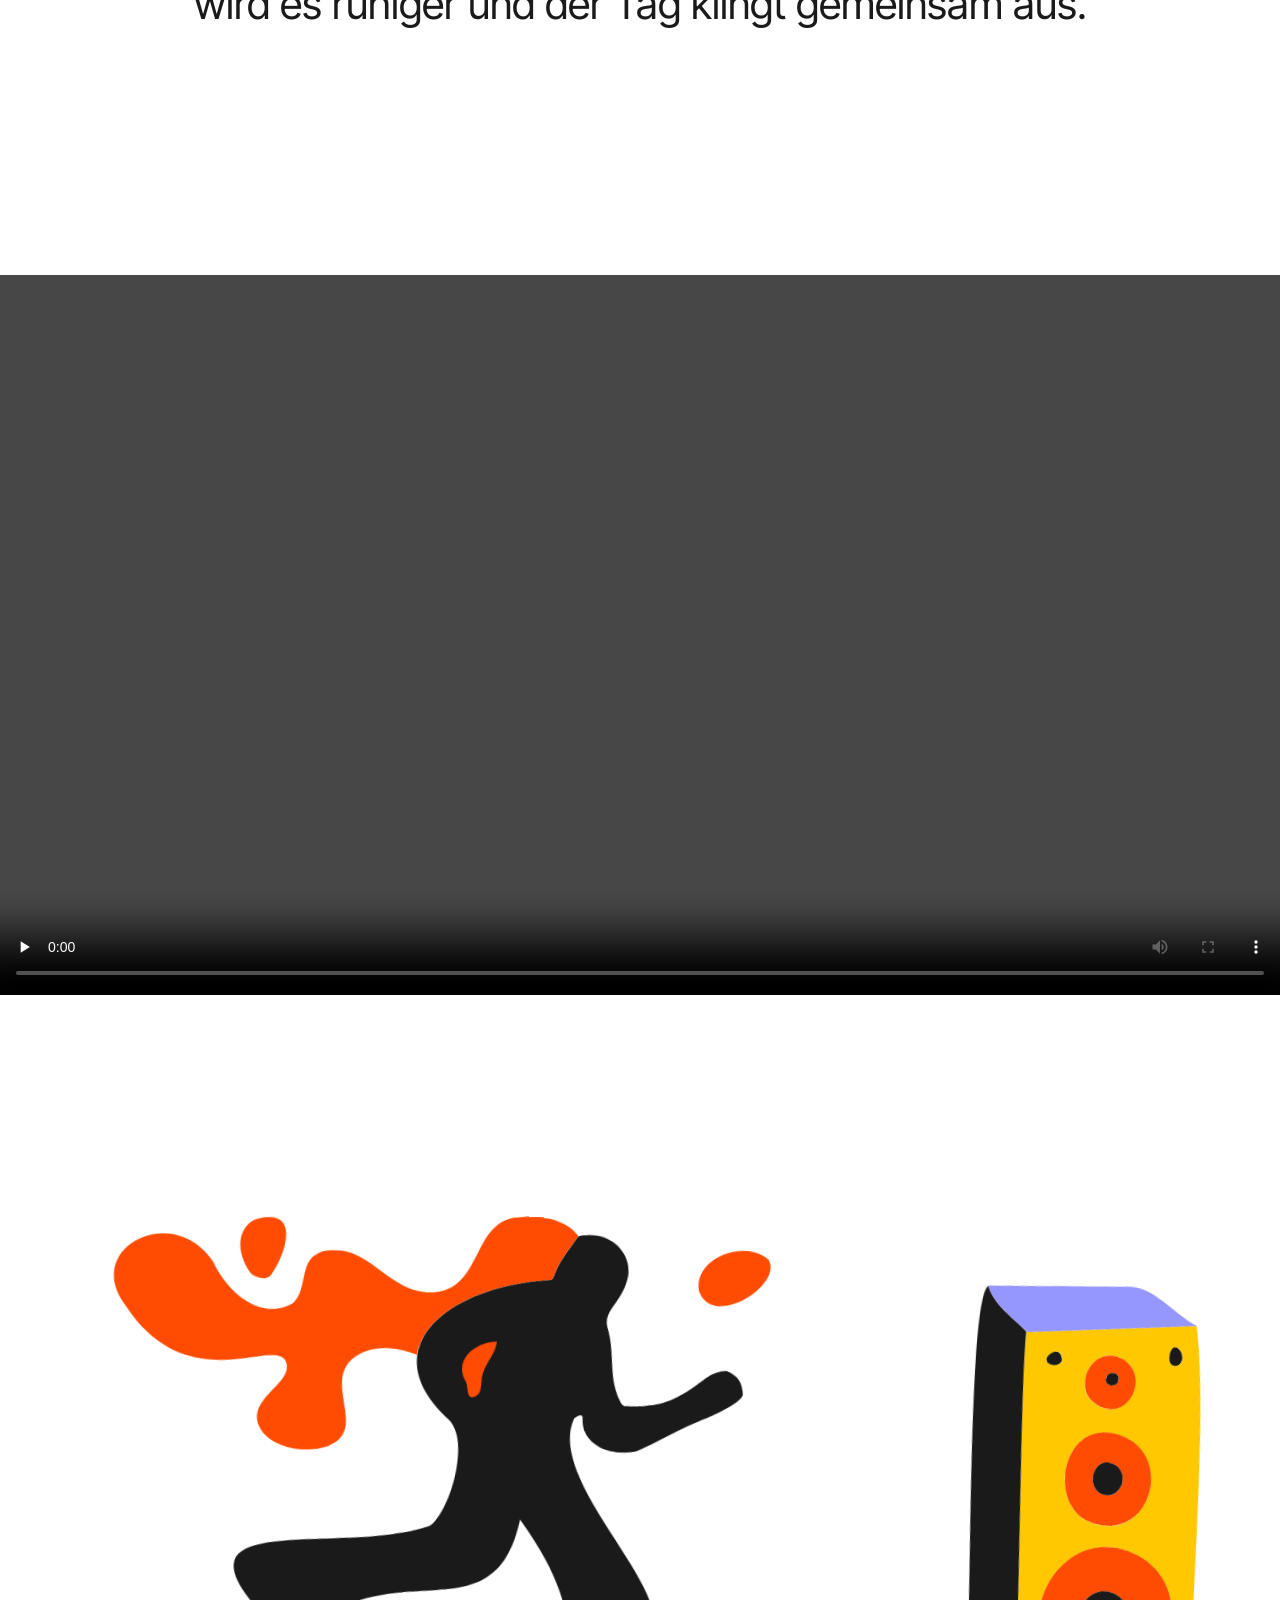
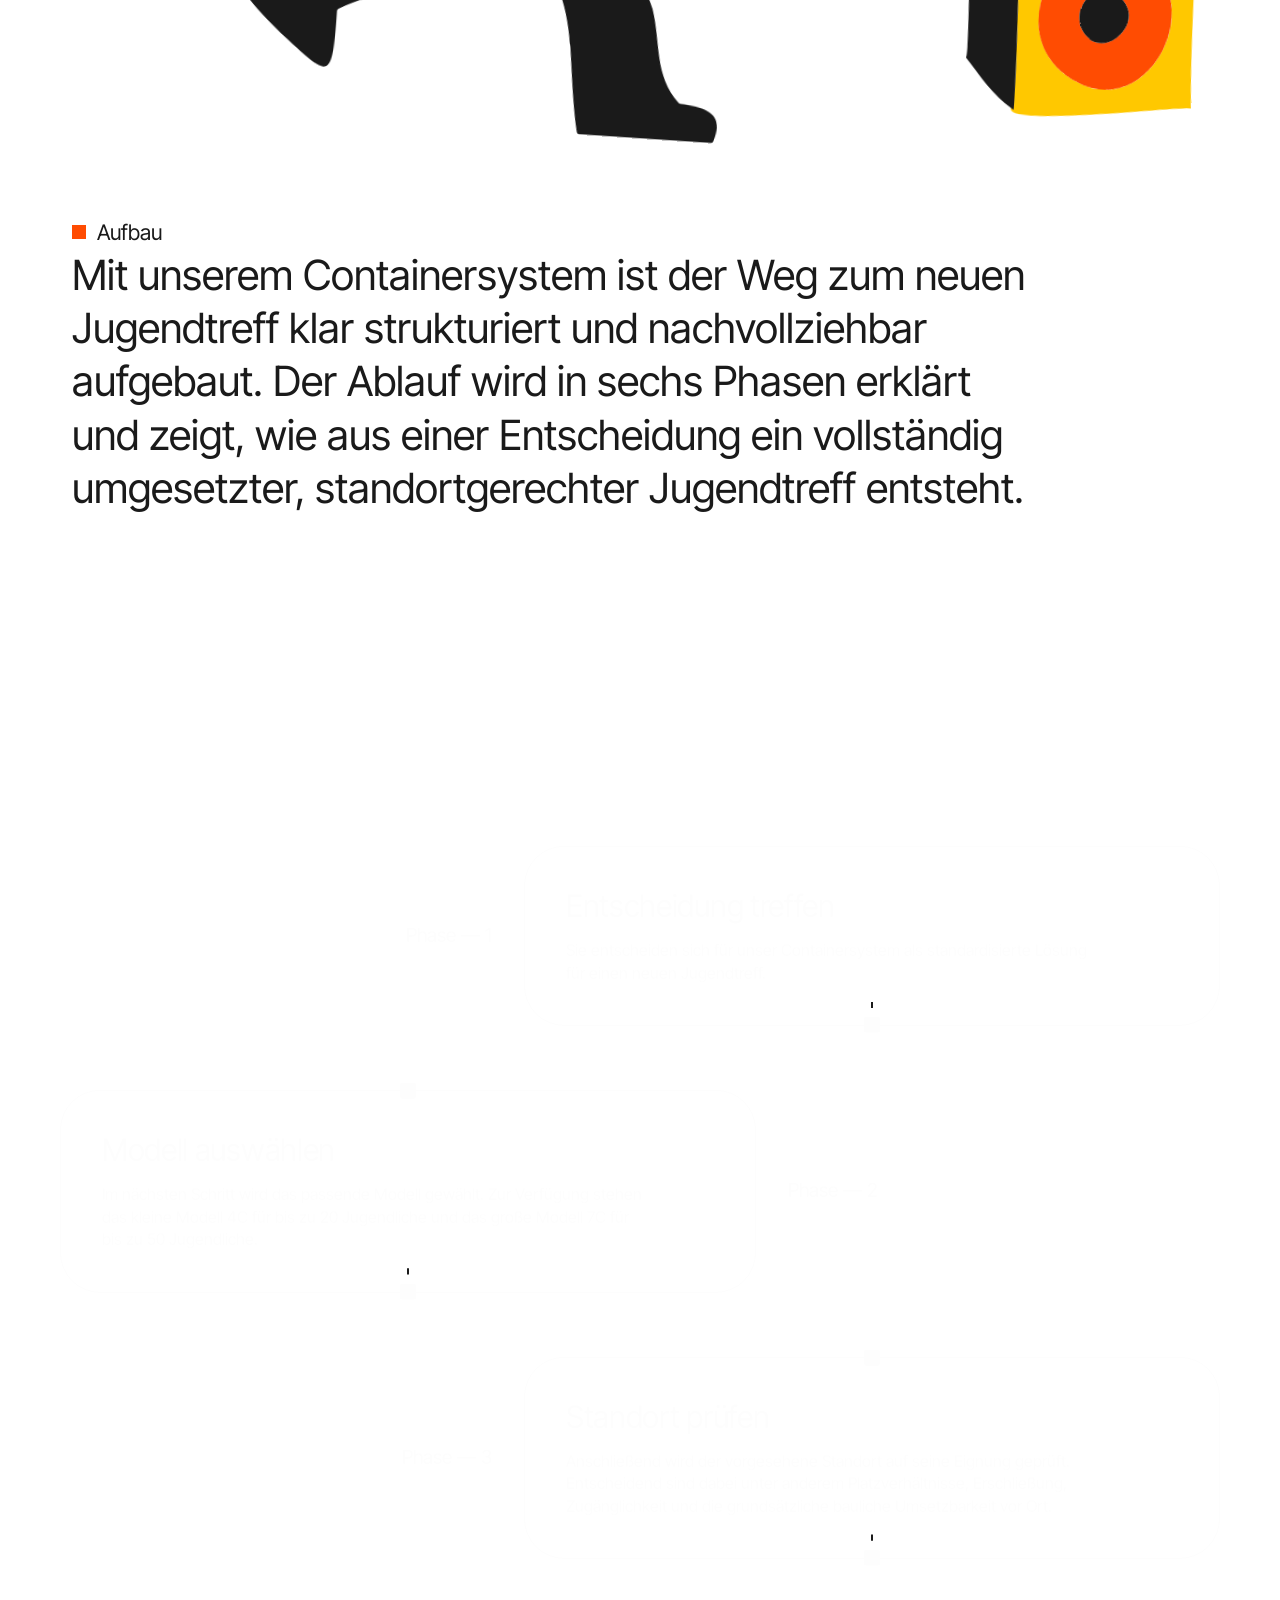
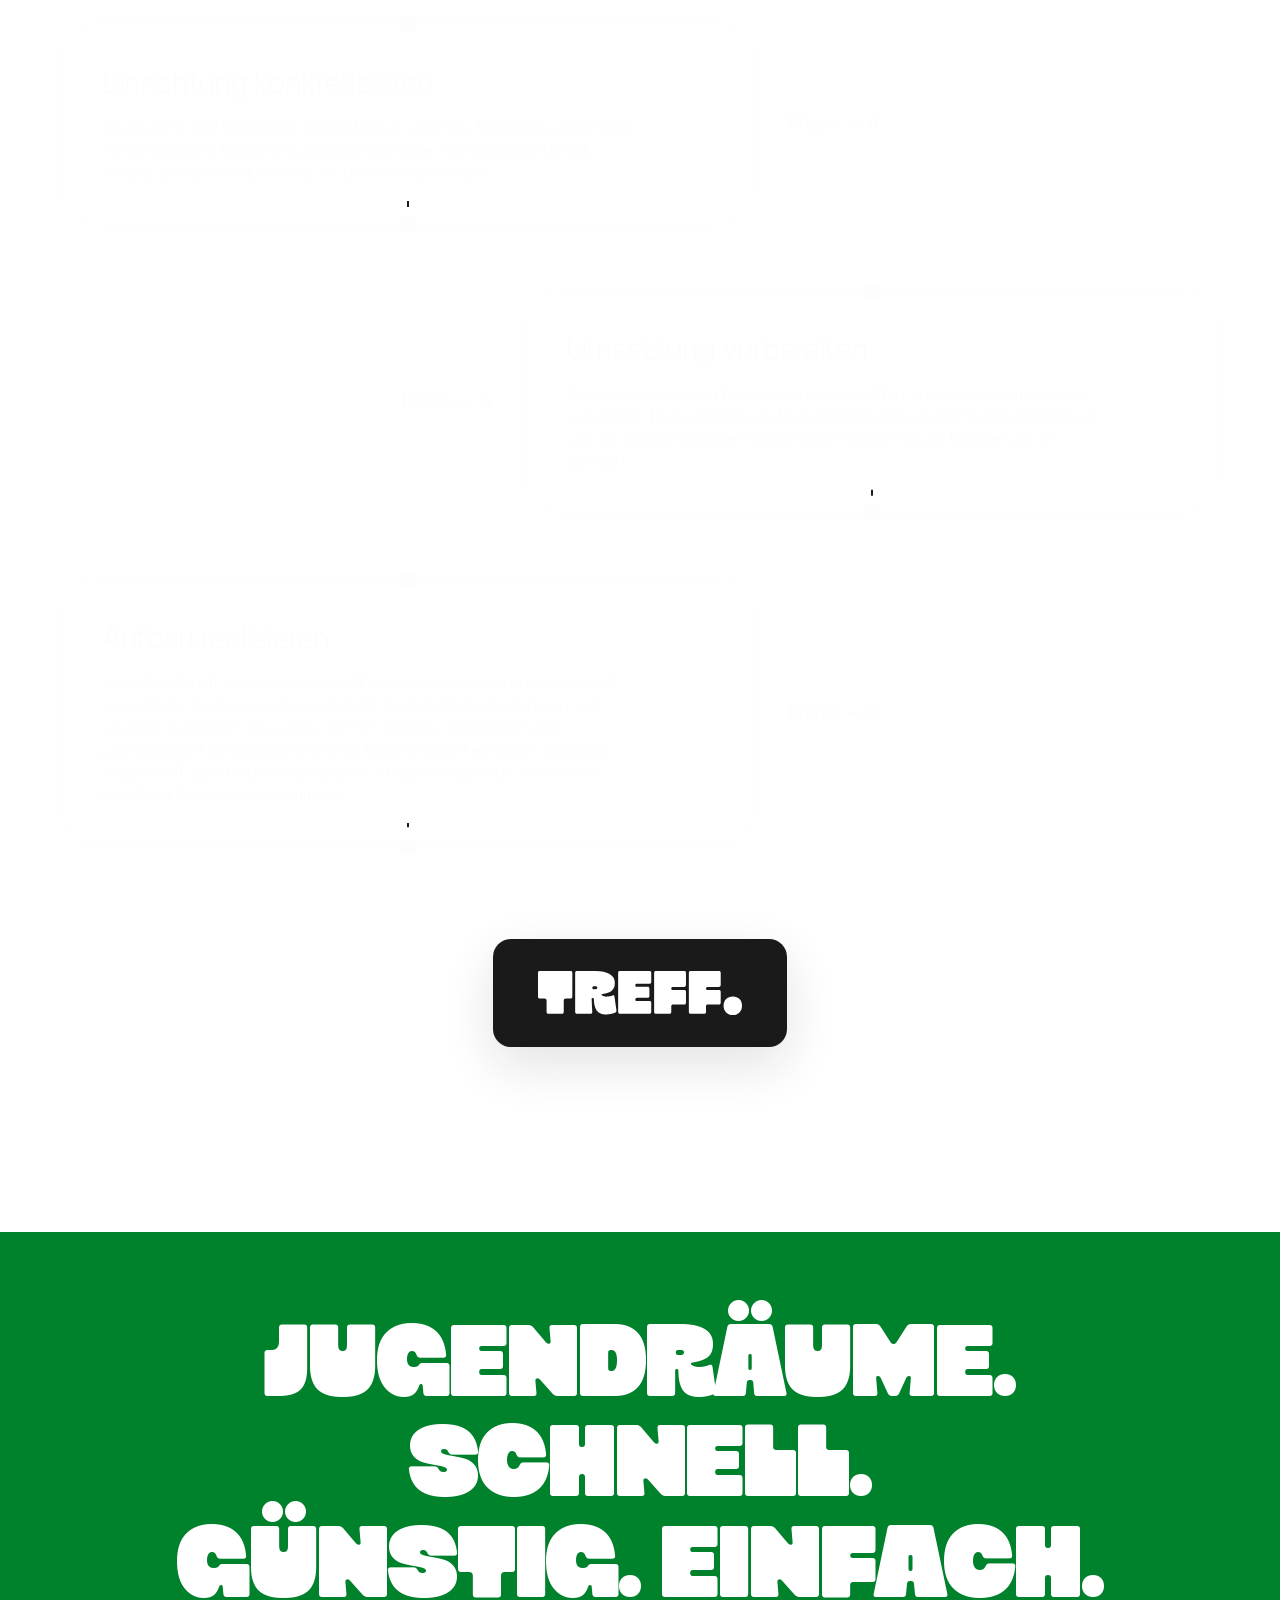
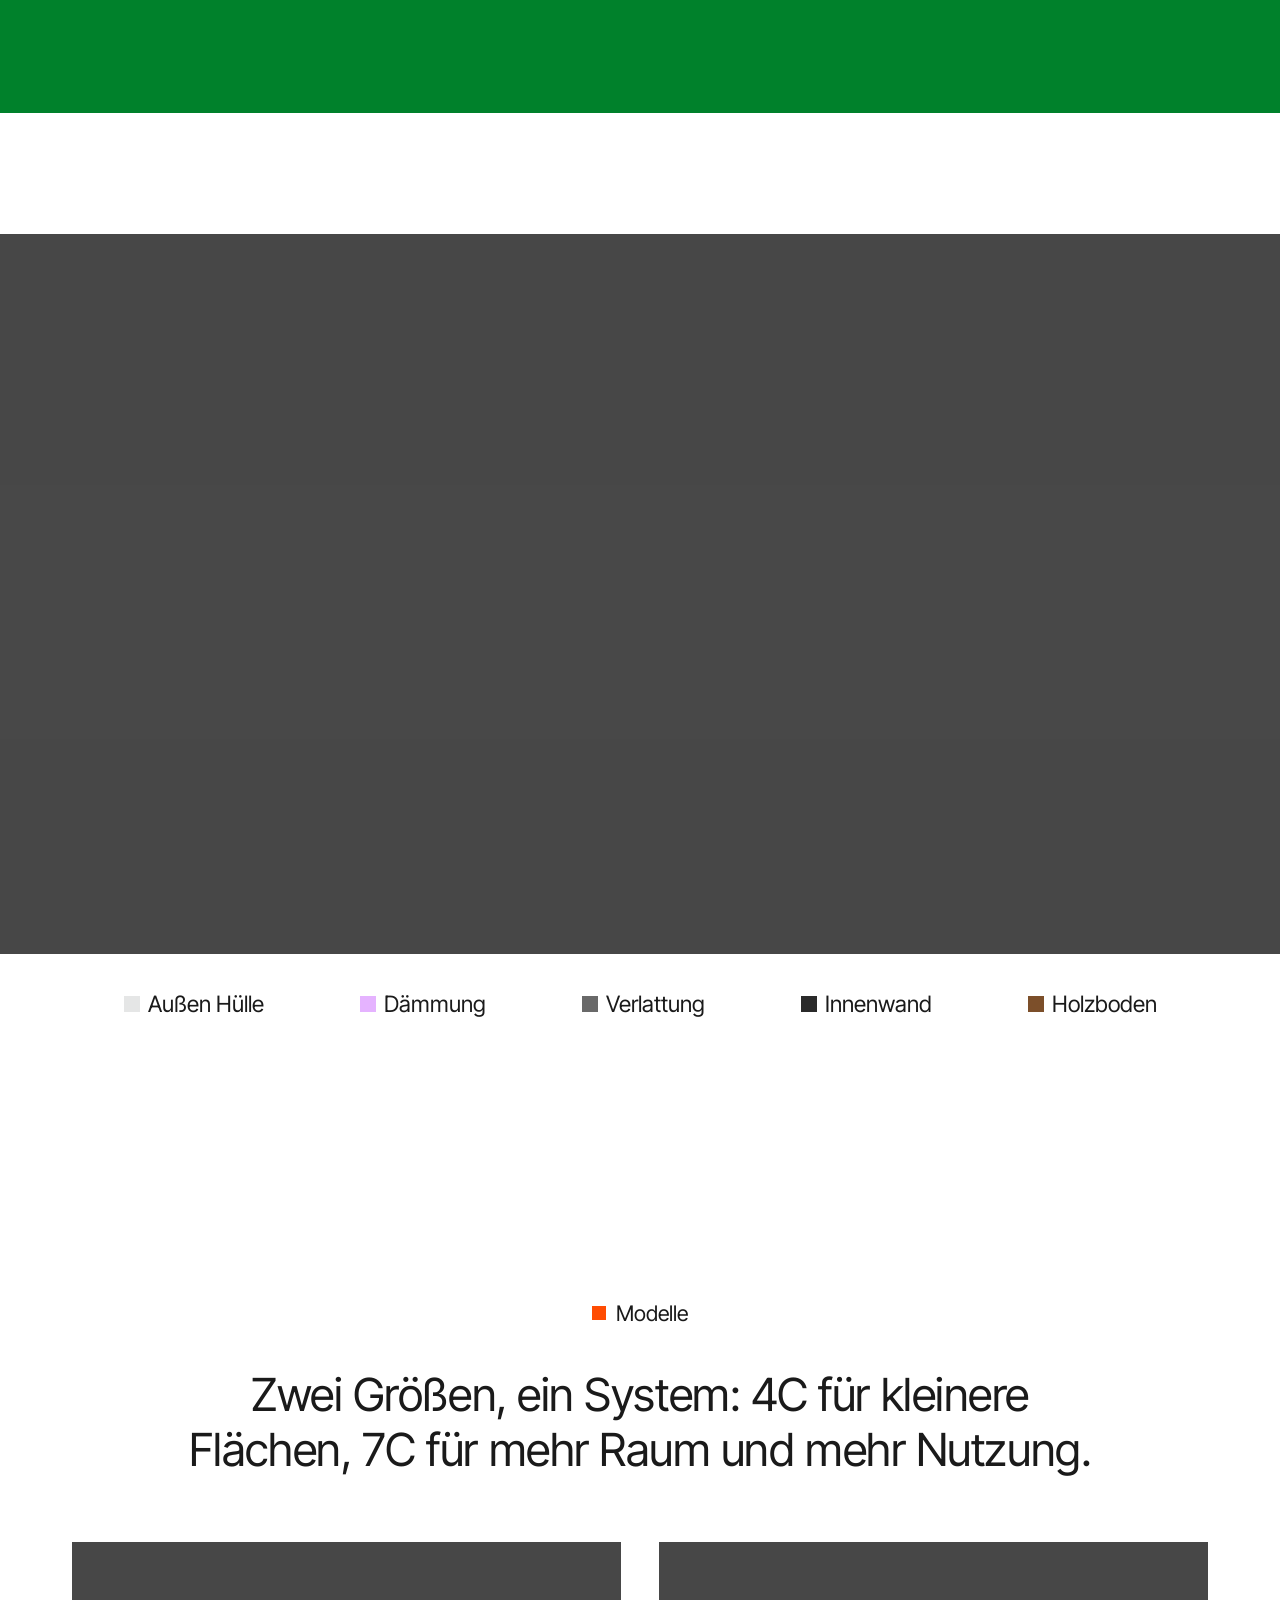
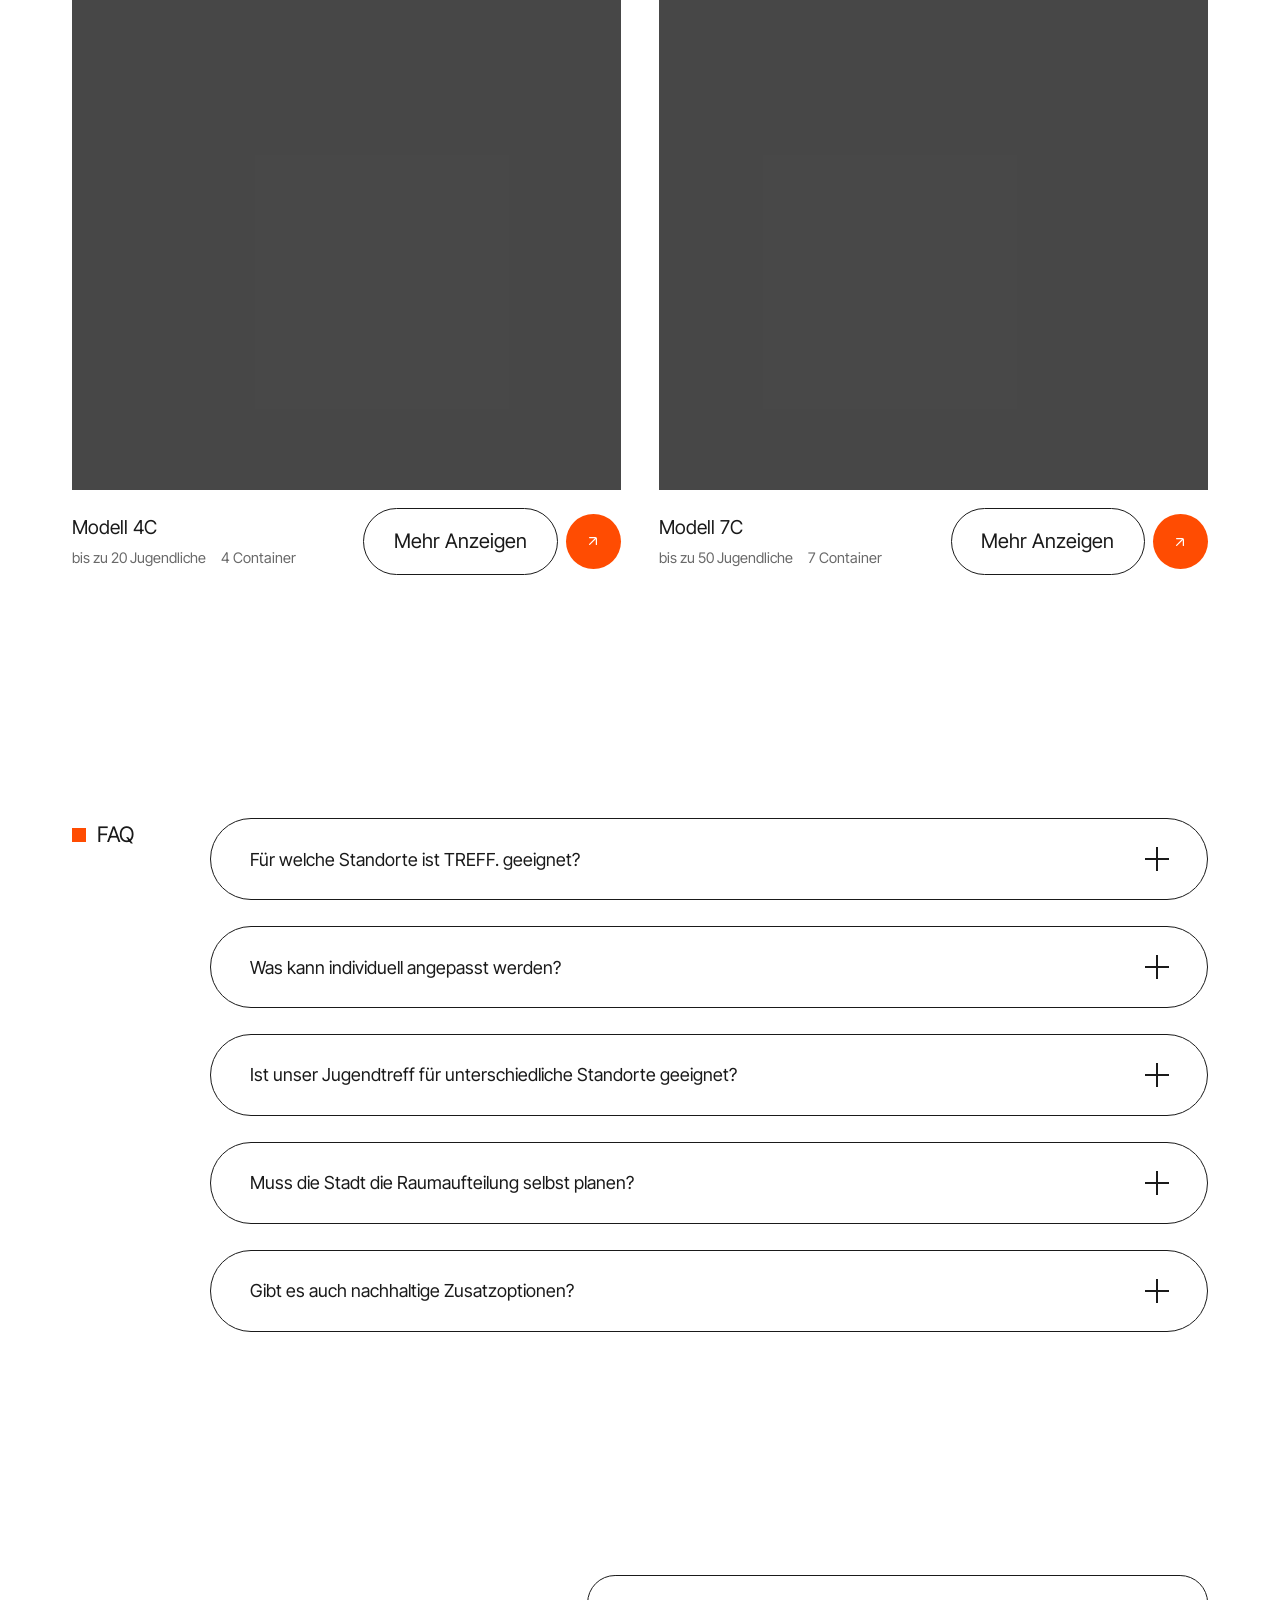
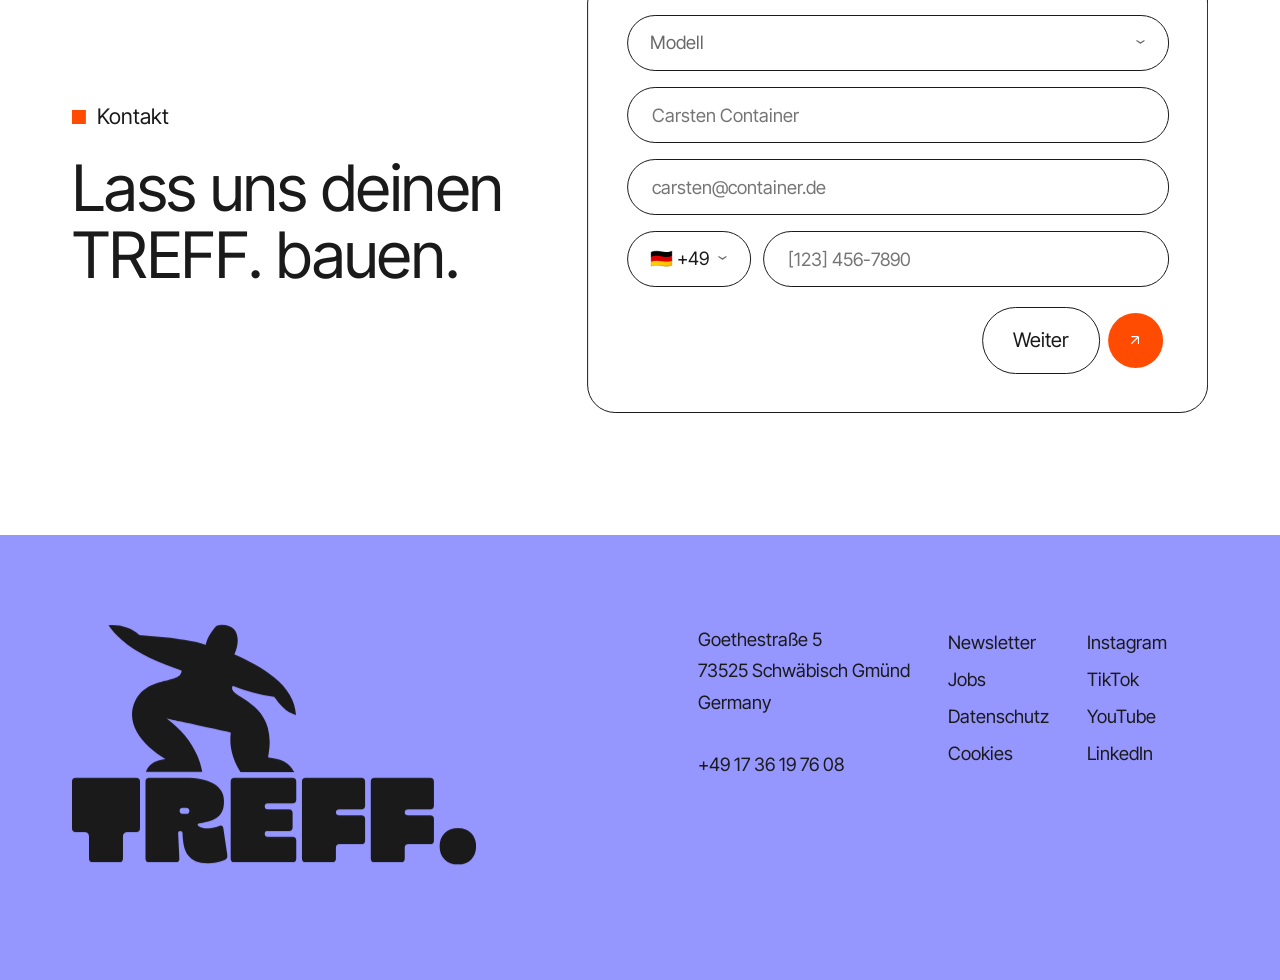
==== commit 1955cfc6: "Add Explosion ping-pong video and phasen scrollytelling update Add the re-encoded Explosion.mp4 with" ====
--- a/index.html
+++ b/index.html
@@ -347,15 +347,26 @@
       <h2 data-reveal="scale">Jugendräume. Schnell. Günstig. Einfach.</h2>
     </section>
 
-    <!-- ===================== VIDEO TAGESABLAUF (2) ===================== -->
+    <!-- ===================== VIDEO EXPLOSION (Autoplay im View, Ping-Pong-Loop, keine UI) ===================== -->
     <section class="section video-sec">
       <div class="container">
-        <!-- SLOT: video tagesablauf 2 -->
+        <!-- Explosion.mp4: startet automatisch beim Scrollen in den View, keine Player-UI.
+             Ping-Pong (vor/zurück + 5s Halt) via js/video.js. `muted` ist Pflicht für Autoplay. -->
         <figure class="img-slot video-slot" style="--ar: 16/9" data-reveal>
-          <video controls playsinline preload="none" poster="assets/images/video-tagesablauf-2-poster.jpg">
-            <source src="assets/videos/tagesablauf-2.mp4" type="video/mp4" />
+          <video data-video-pingpong muted playsinline preload="auto" disablepictureinpicture tabindex="-1" aria-label="Explosion">
+            <source src="assets/videos/Explosion.mp4" type="video/mp4" />
           </video>
         </figure>
+      </div>
+      <!-- Legende zum Video (direkt darunter) -->
+      <div class="video-legend" data-reveal>
+        <ul class="video-legend__list">
+          <li class="video-legend__item"><span class="video-legend__swatch" style="background: var(--graue-strasse);"></span>Außen Hülle</li>
+          <li class="video-legend__item"><span class="video-legend__swatch" style="background: var(--wilde-malve);"></span>Dämmung</li>
+          <li class="video-legend__item"><span class="video-legend__swatch" style="background: var(--kieselstein);"></span>Verlattung</li>
+          <li class="video-legend__item"><span class="video-legend__swatch" style="background: #2A2A2A;"></span>Innenwand</li>
+          <li class="video-legend__item"><span class="video-legend__swatch" style="background: #7C4F2A;"></span>Holzboden</li>
+        </ul>
       </div>
     </section>
 
@@ -521,5 +532,6 @@
   <script src="js/parallax.js"></script>
   <script src="js/phasen.js"></script>
   <script src="js/carousel.js"></script>
-  <script src="js/faq.js"></script></body>
+  <script src="js/faq.js"></script>
+  <script src="js/video.js"></script></body>
 </html>
--- a/css/style.css
+++ b/css/style.css
@@ -172,7 +172,7 @@
 }
 .eyebrow::before {
   content: ""; width: .7em; height: .7em;
-  background: var(--flammen-orange); border-radius: 2px;
+  background: var(--flammen-orange); border-radius: 0;
 }
 
 /* Section-Headline (Inter Tight, mittig) — z.B. Modelle/Projekte */
@@ -451,7 +451,7 @@
 
 /* Eyebrow-Größe & Farbvarianten (Figma: 16px-Quadrat + 24px Text) */
 .eyebrow { font-size: clamp(1.05rem, .9rem + .55vw, 1.5rem); gap: .5em; }
-.eyebrow::before { width: .65em; height: .65em; border-radius: 2px; }
+.eyebrow::before { width: .65em; height: .65em; border-radius: 0; }
 .eyebrow--gelb::before  { background: var(--schulbus-gelb); }
 .eyebrow--gruen::before { background: var(--helle-fichte); }
 .eyebrow--lila::before  { background: var(--lila-traube); }
@@ -570,33 +570,85 @@
 .saeulen__text { max-width: 1040px; }
 
 /* ---------- PHASEN (Scrollytelling) ---------- */
-.phasen__wrap { position: relative; display: flex; flex-direction: column; gap: clamp(2.5rem, 6vw, 6rem); padding-block: 2rem; }
-.phasen__lines { position: absolute; inset: 0; width: 100%; height: 100%; pointer-events: none; overflow: visible; }
+/* Full-bleed bis auf 60px Rand; Inhalt füllt die Breite (Override der .container-Regel) */
+.phasen > .container { max-width: none; margin-inline: auto; padding-inline: 60px; }
+
+.phasen__wrap {
+  position: relative;
+  display: flex; flex-direction: column;
+  gap: clamp(2.5rem, 5vw, 5.5rem);
+  padding-block: clamp(2rem, 5vw, 4rem);
+}
+.phasen__lines { position: absolute; inset: 0; width: 100%; height: 100%; pointer-events: none; overflow: visible; z-index: 0; }
 .phasen__lines path { fill: none; stroke: var(--carbon-schwarz); stroke-width: 2; }
-.phase { display: flex; align-items: center; gap: clamp(1rem, 3vw, 3rem); transition: color var(--t-med) var(--ease-out); }
-.phase--right { justify-content: flex-end; }
-.phase--left { justify-content: flex-start; flex-direction: row-reverse; }
-.phase__num { font-family: var(--font-body); font-weight: 400; font-size: clamp(1rem, 1.4vw, 1.5rem); color: inherit; white-space: nowrap; }
+
+/* Reihe = Label + Box; abwechselnd rechts (ungerade) / links (gerade) gestaffelt,
+   jede Reihe füllt die volle Breite → Boxen verteilen sich von Rand zu Rand */
+.phase {
+  position: relative; z-index: 1;
+  display: flex; align-items: center;
+  gap: clamp(1rem, 2.5vw, 2.5rem);
+  width: 100%; color: var(--carbon-schwarz);
+}
+.phase--right { justify-content: flex-end; }                              /* [Label][Box] am rechten Rand   */
+.phase--left  { justify-content: flex-end; flex-direction: row-reverse; } /* [Box][Label] am linken Rand     */
+
+.phase__num {
+  flex: 0 0 auto; color: inherit; white-space: nowrap;
+  font-family: var(--font-body); font-weight: 400;
+  font-size: clamp(1.1rem, 1.5vw, 1.75rem);
+}
+
+/* Box: fluide Breite, in der Mitte überlappend → Zickzack wie in Figma */
 .phase__pille {
-  position: relative; max-width: min(560px, 80%);
-  border: 1px solid currentColor; border-radius: 32px;
-  padding: clamp(1.5rem, 2.5vw, 2.5rem);
-  display: flex; flex-direction: column; gap: .9rem; background: var(--bg);
-}
+  position: relative;
+  width: min(1040px, 60%);
+  border: 1px solid var(--carbon-schwarz); border-radius: 40px;
+  padding: clamp(1.75rem, 3.2vw, 56px);
+  background: var(--bg);
+  display: flex; flex-direction: row; align-items: flex-start;
+  justify-content: space-between; gap: clamp(1.5rem, 4vw, 120px);
+}
+.phase__title {
+  flex: 0 1 376px; max-width: 376px;
+  font-family: var(--font-body); font-weight: 400;
+  font-size: clamp(1.5rem, 2.4vw, 42px); line-height: 1.15;
+}
+.phase__desc {
+  flex: 0 1 432px; min-width: 0; max-width: 432px; color: inherit;
+  font-size: clamp(1rem, 1.2vw, 24px); line-height: 1.4;
+}
+
+/* Verbindungspunkte (16px Quadrate mittig ober-/unterhalb der Box) */
 .phase__pille::before, .phase__pille::after {
   content: ""; position: absolute; left: 50%; transform: translateX(-50%);
-  width: 13px; height: 13px; background: currentColor; border-radius: 3px;
-}
-.phase__pille::before { top: -7px; }
-.phase__pille::after  { bottom: -7px; }
-.phase:first-child .phase__pille::before { display: none; } /* P1 keine obere Verbindung */
-.phase__title { font-family: var(--font-body); font-weight: 400; font-size: clamp(1.3rem, 2vw, 2rem); line-height: 1.1; }
-.phase__desc { font-size: clamp(.95rem, 1.1vw, 1.15rem); line-height: 1.5; color: inherit; max-width: 42ch; }
-/* aktiv = volle Farbe, sonst zurückgenommen (Farbe statt Opacity) */
-.phase { color: var(--carbon-schwarz); }
-.phase.is-dim { color: var(--heller-stein-50, #cfcfcf); }
-.phase.is-dim { color: #c9c9c9; }
-.phasen__end { display: flex; justify-content: center; margin-top: clamp(1rem, 3vw, 3rem); }
+  width: 16px; height: 16px; background: var(--carbon-schwarz); border-radius: 2px; z-index: 1;
+}
+.phase__pille::before { top: -8px; }
+.phase__pille::after  { bottom: -8px; }
+.phase:first-of-type .phase__pille::before { display: none; } /* Phase 1: kein oberer Punkt */
+
+.phasen__end { position: relative; z-index: 1; display: flex; justify-content: center; margin-top: clamp(1.5rem, 4vw, 4rem); }
+
+/* Box-Text untereinander, sobald nebeneinander zu eng würde (Figma-Nebeneinander nur auf großen Screens) */
+@media (max-width: 1499px) {
+  .phase__pille { flex-direction: column; justify-content: flex-start; gap: clamp(.6rem, 1.6vw, 1rem); }
+  .phase__title { flex: 0 1 auto; max-width: none; }
+  .phase__desc  { flex: 0 1 auto; max-width: 60ch; }
+}
+/* Stagger etwas kompakter, Boxen breiter */
+@media (max-width: 900px) {
+  .phase__pille { width: min(760px, 76%); }
+}
+/* Mobile: kein Stagger — alles linksbündig, gerade vertikale Linie */
+@media (max-width: 680px) {
+  .phasen > .container { padding-inline: 20px; }
+  .phasen__wrap { gap: clamp(2rem, 8vw, 3rem); }
+  .phase, .phase--left, .phase--right {
+    flex-direction: column; align-items: flex-start; justify-content: flex-start; gap: .6rem;
+  }
+  .phase__pille { width: 100%; }
+}
 .container-badge {
   background: var(--carbon-schwarz); border-radius: 18px;
   padding: clamp(1.4rem, 2.5vw, 2.4rem) clamp(1.8rem, 3.5vw, 3.5rem);
@@ -726,6 +778,22 @@
   max-width: none;
   padding-inline: 0;
 }
+/* Video-Legende: zentrierte Farb-Legende direkt unter dem Video (Figma 2842:20891).
+   16px-Swatch + Inter-Tight-Label (24px am Max). Zentriert, bricht auf schmalen Screens um. */
+.video-legend { background: var(--schnee-weiss); padding-block: clamp(1.5rem, 3vw, 2.5rem); }
+.video-legend__list {
+  display: flex; flex-wrap: wrap; justify-content: center; align-items: center;
+  gap: 1rem clamp(1.5rem, 7.5vw, 7rem);        /* col-gap bis 112px (Figma), row-gap 1rem beim Umbruch */
+  max-width: var(--content-max); margin: 0 auto; padding-inline: var(--gutter);
+  list-style: none;
+}
+.video-legend__item {
+  display: inline-flex; align-items: center; gap: 8px;
+  font-family: var(--font-body); font-weight: 400;
+  font-size: clamp(1.05rem, .85rem + .7vw, 1.5rem); line-height: 1;
+  color: var(--carbon-schwarz); white-space: nowrap;
+}
+.video-legend__swatch { width: 16px; height: 16px; flex: 0 0 auto; }   /* box-sizing:border-box → 16px inkl. Rand */
 /* galerie-gross: volle Breite, aber genau 32px Rand links/rechts zum Viewport. */
 .galerie-gross > .container {
   max-width: none;
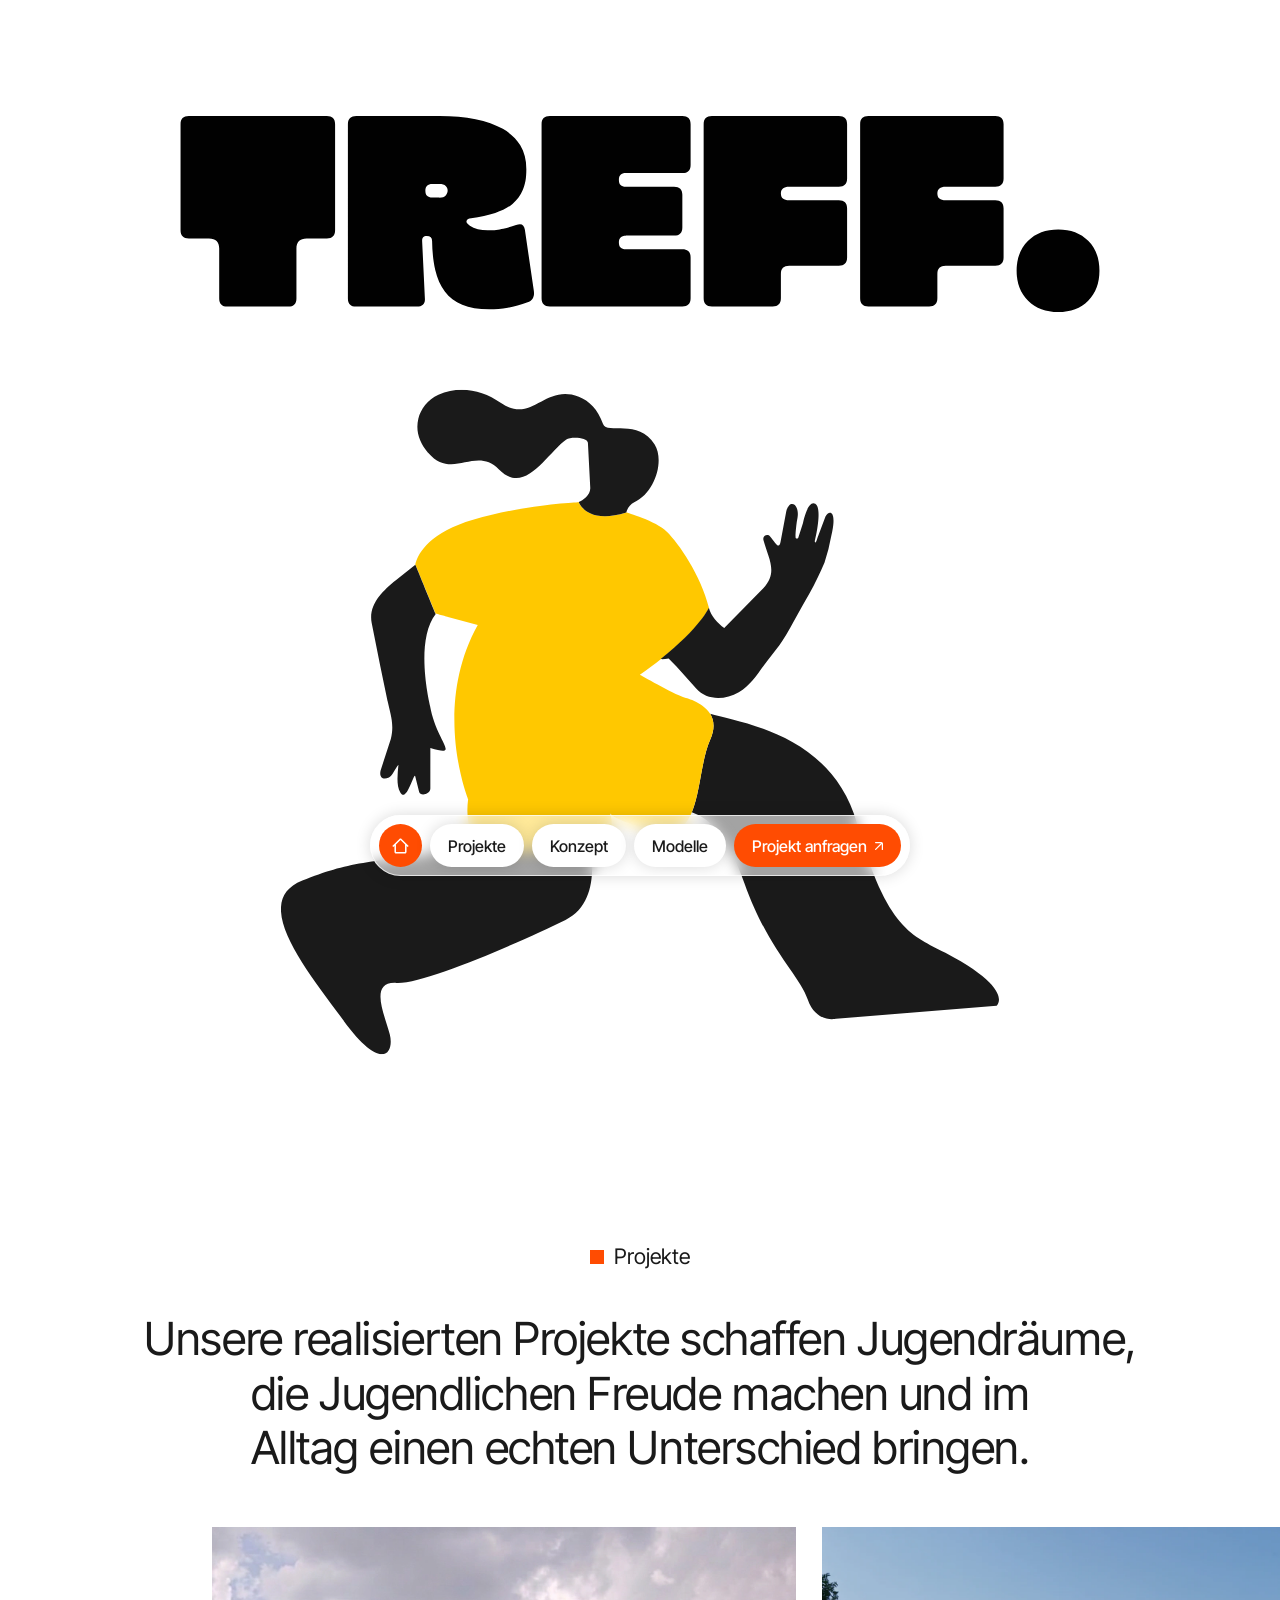
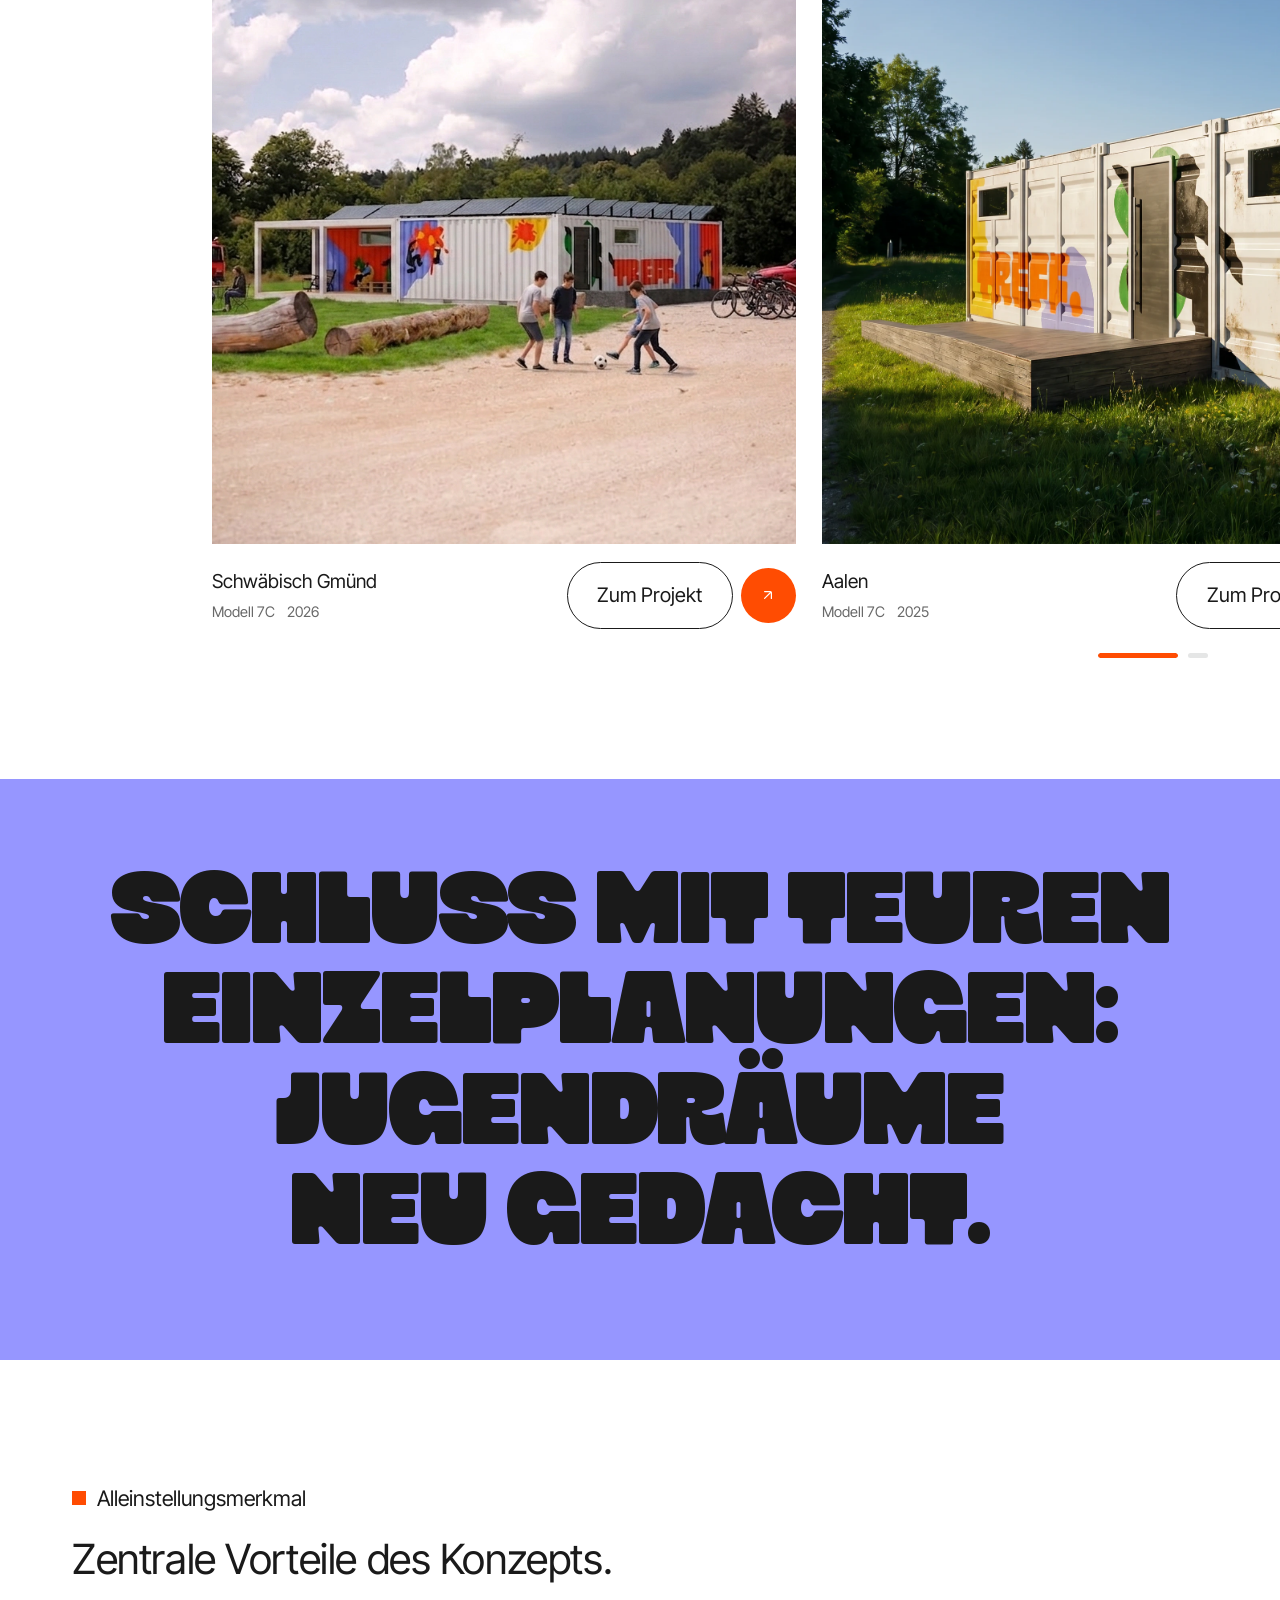
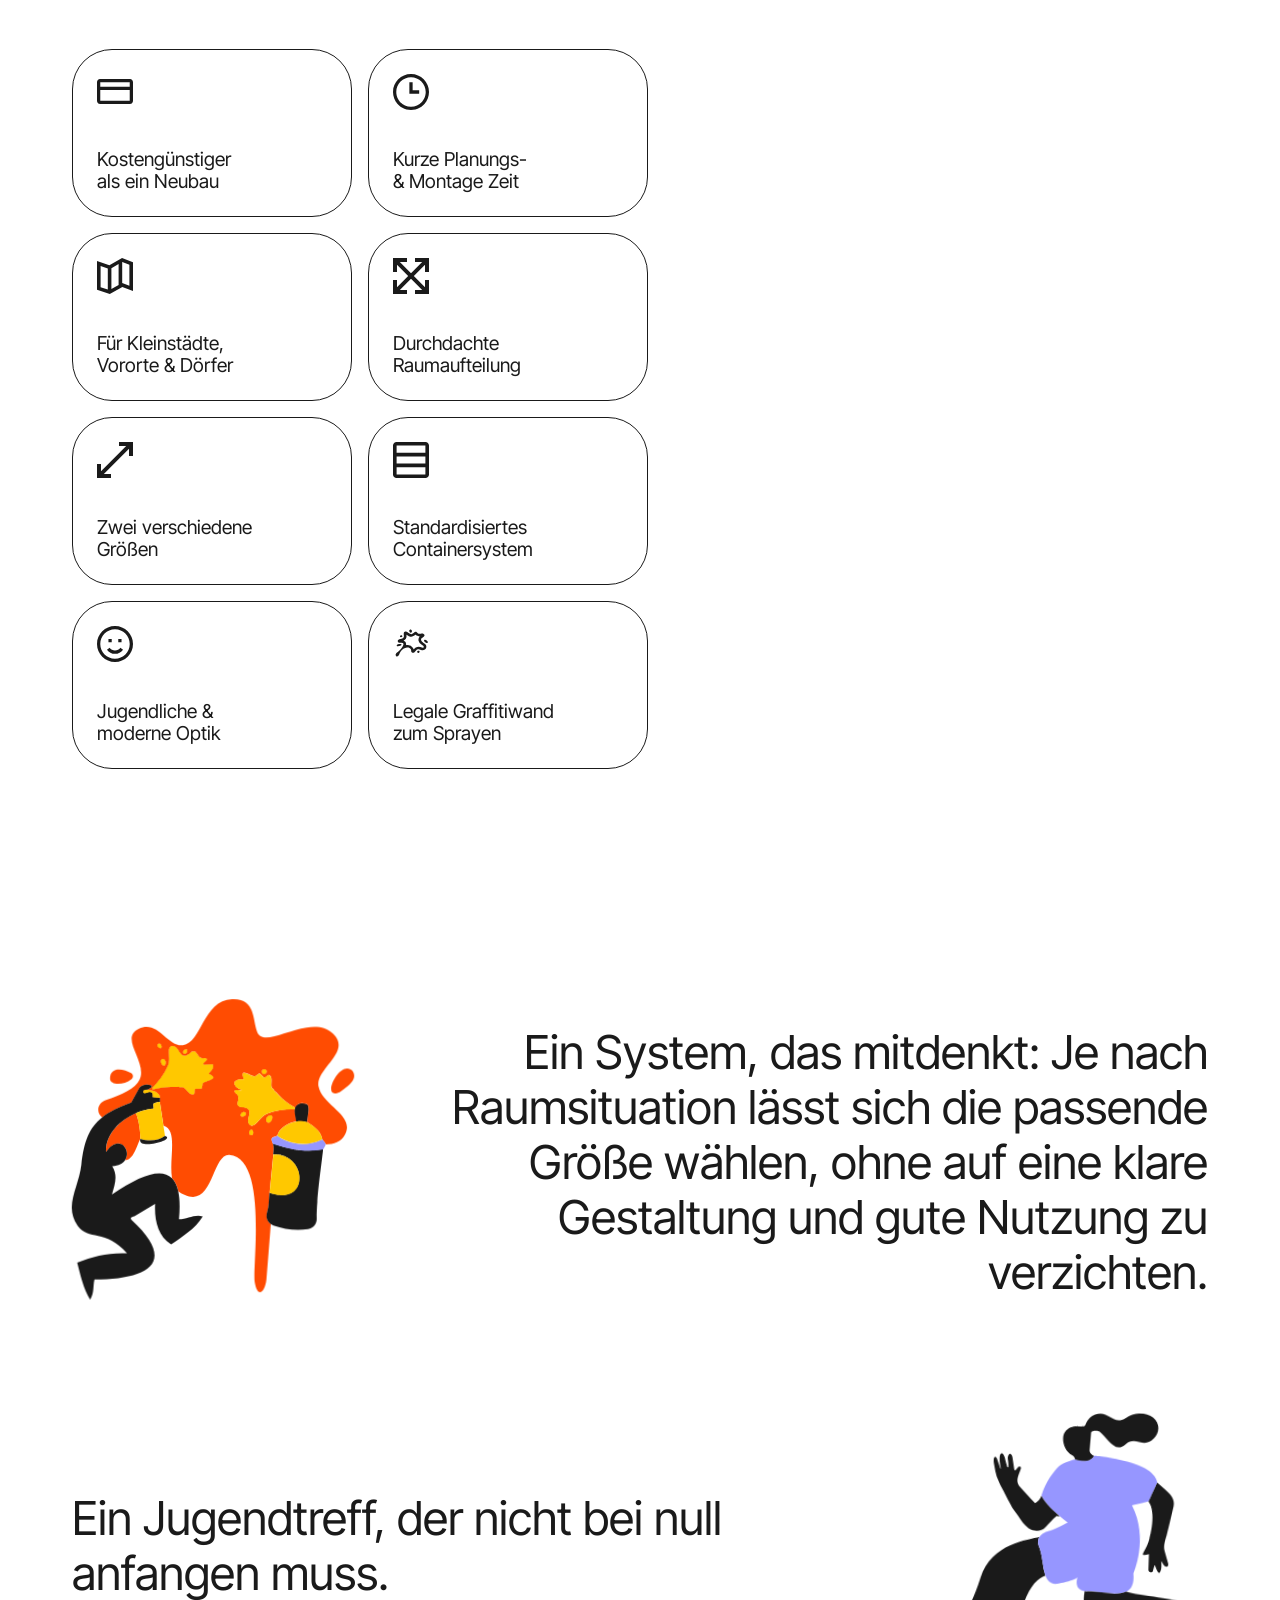
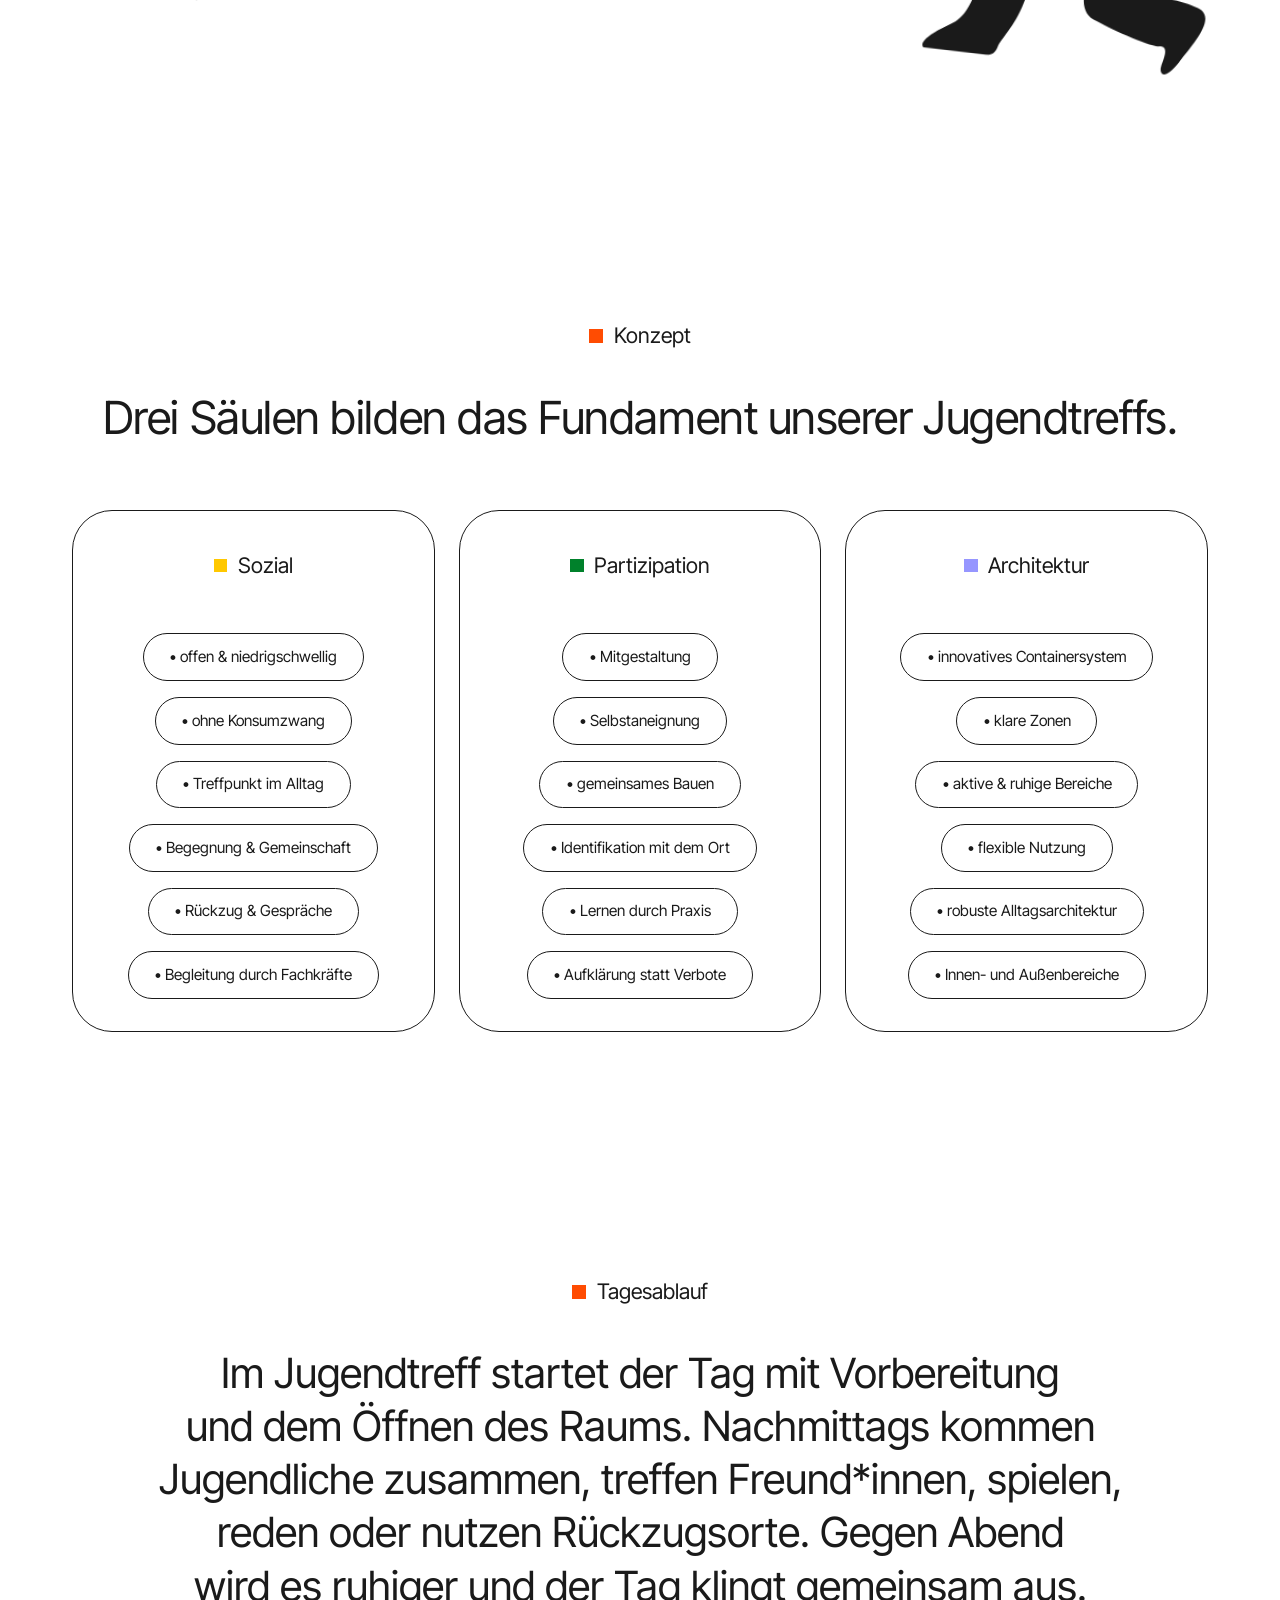
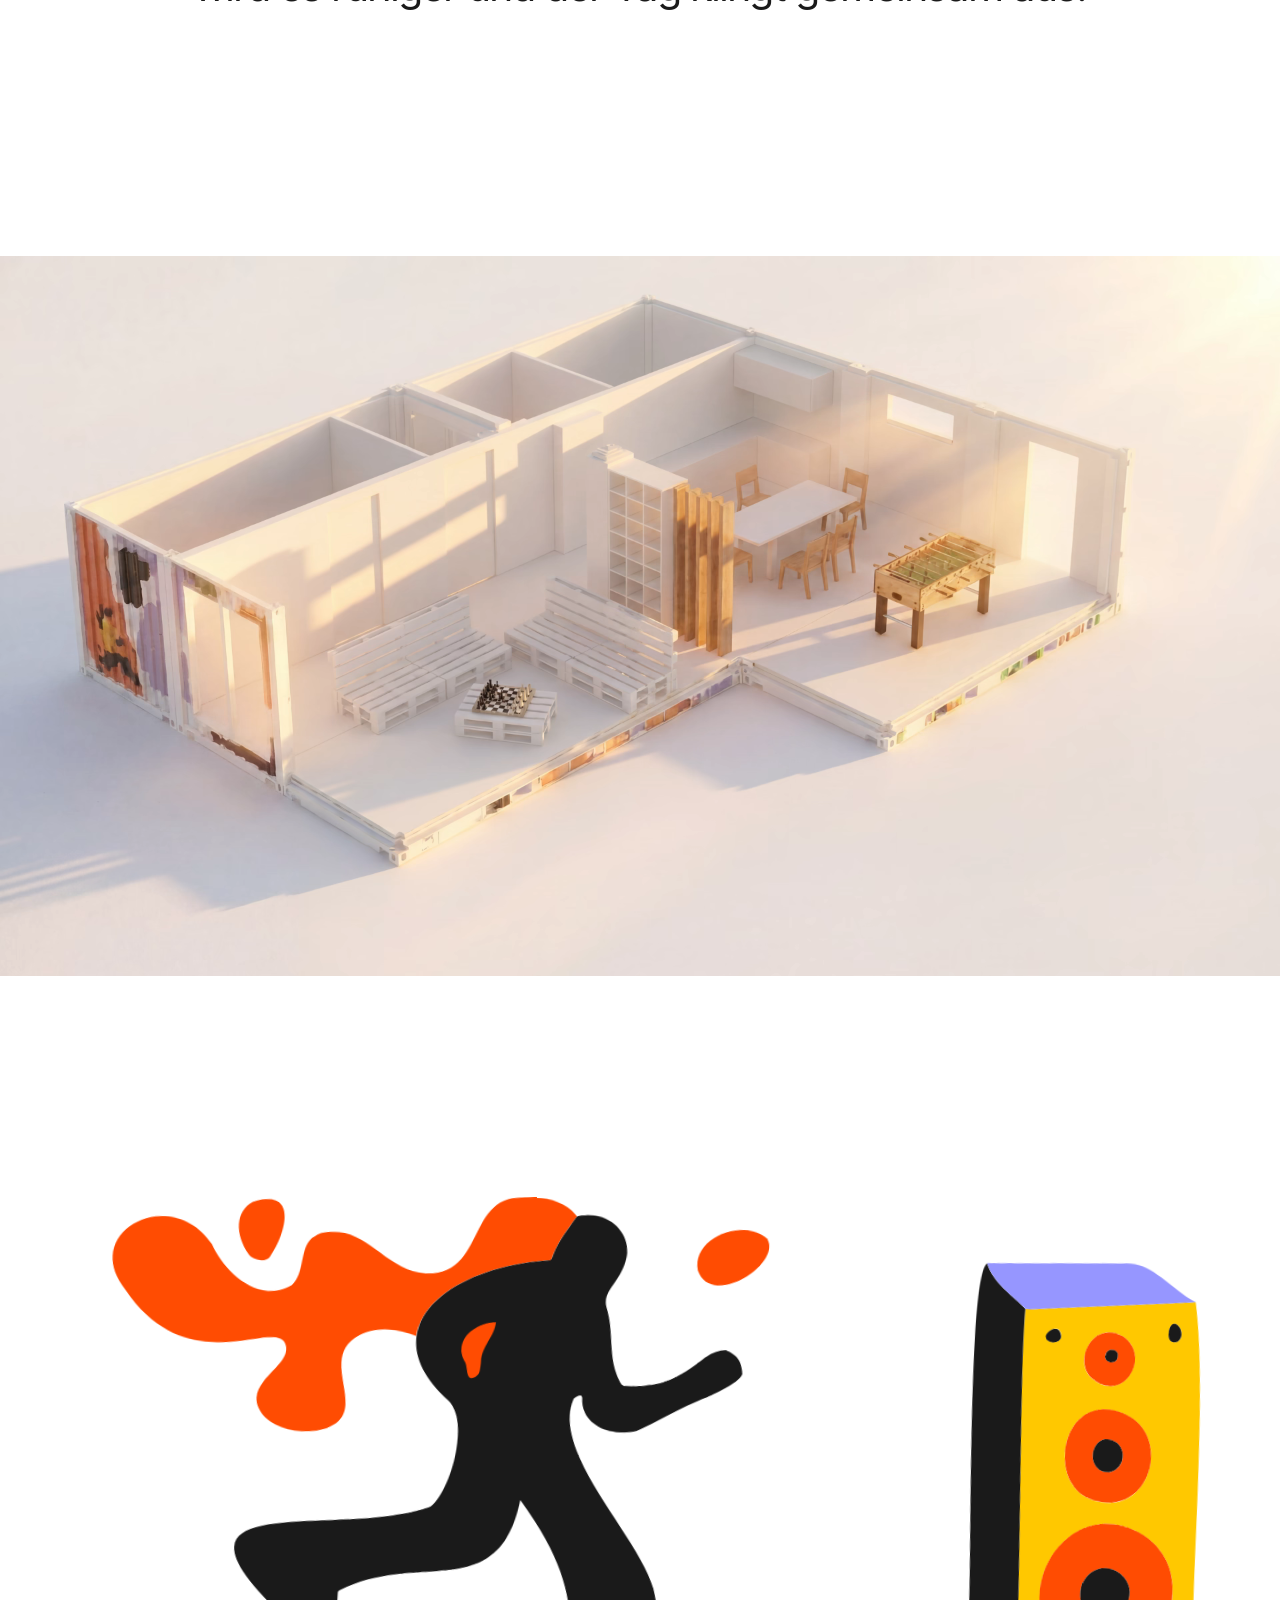
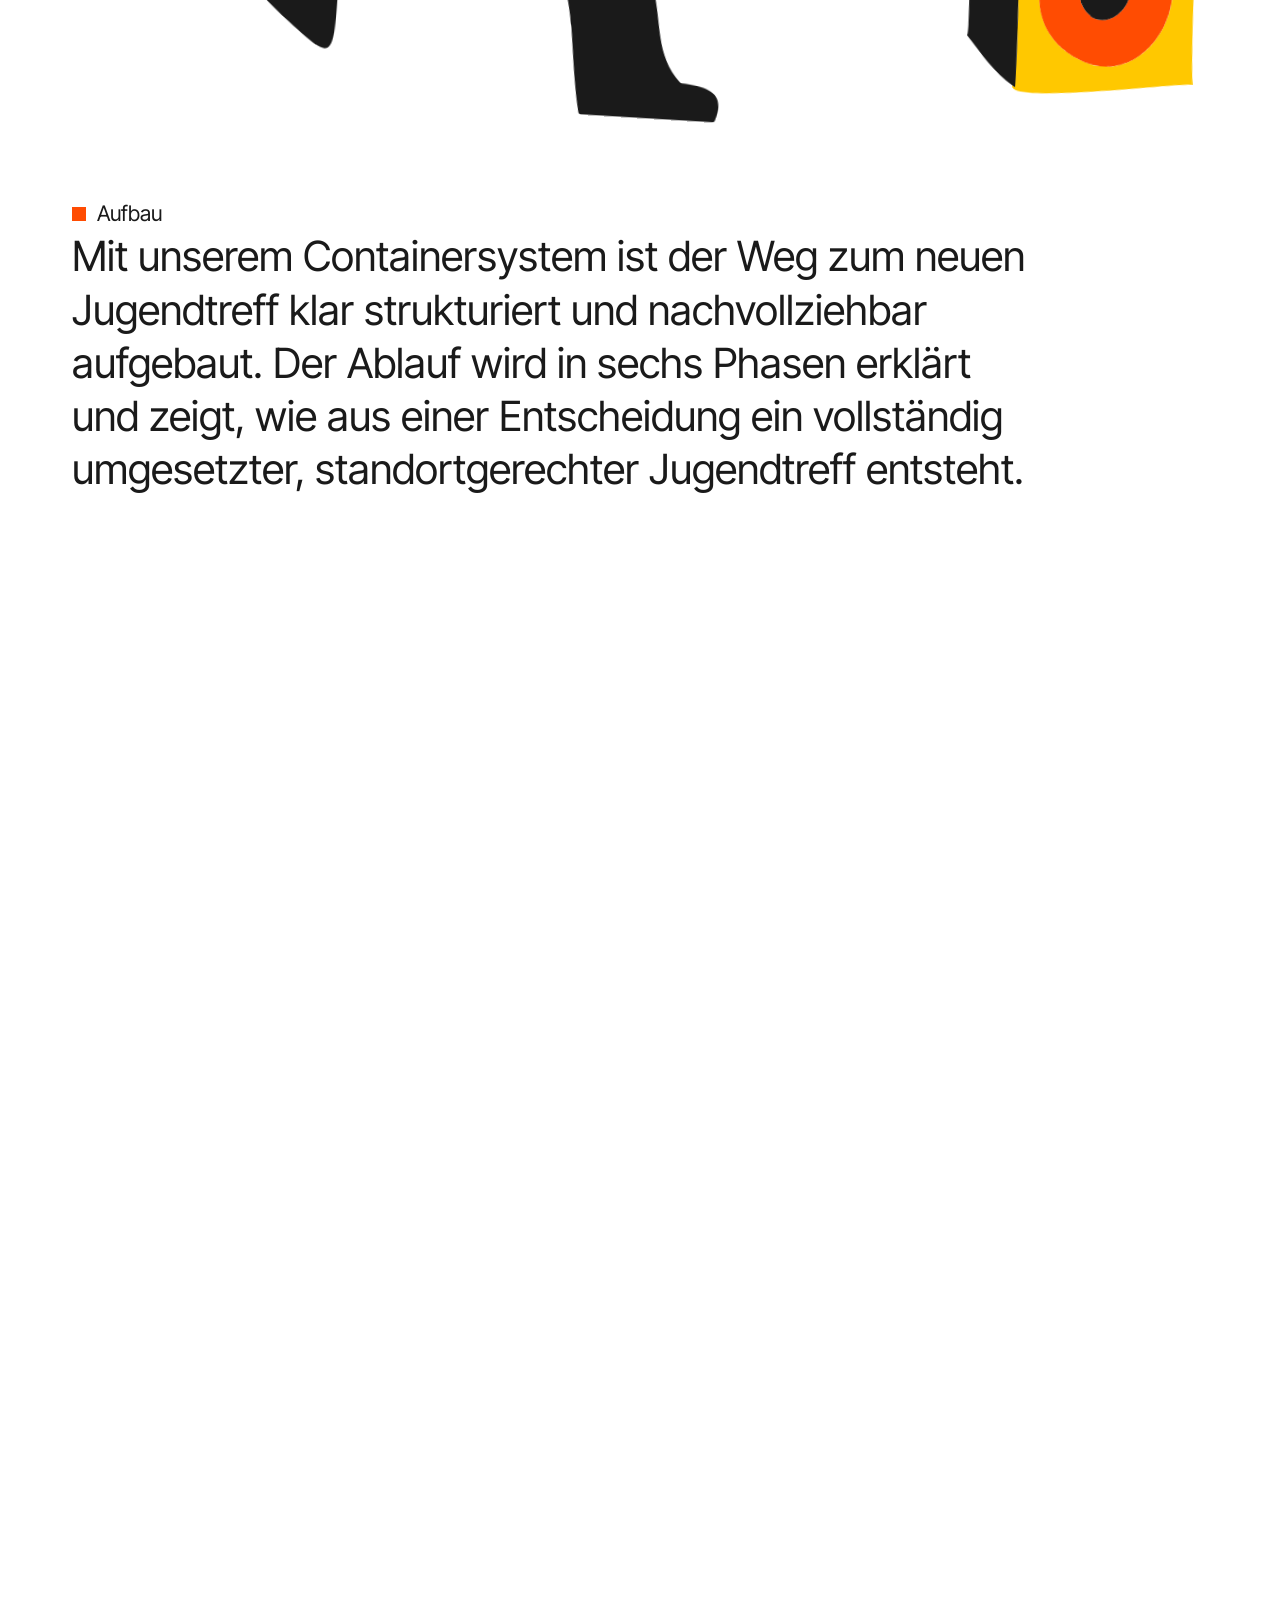
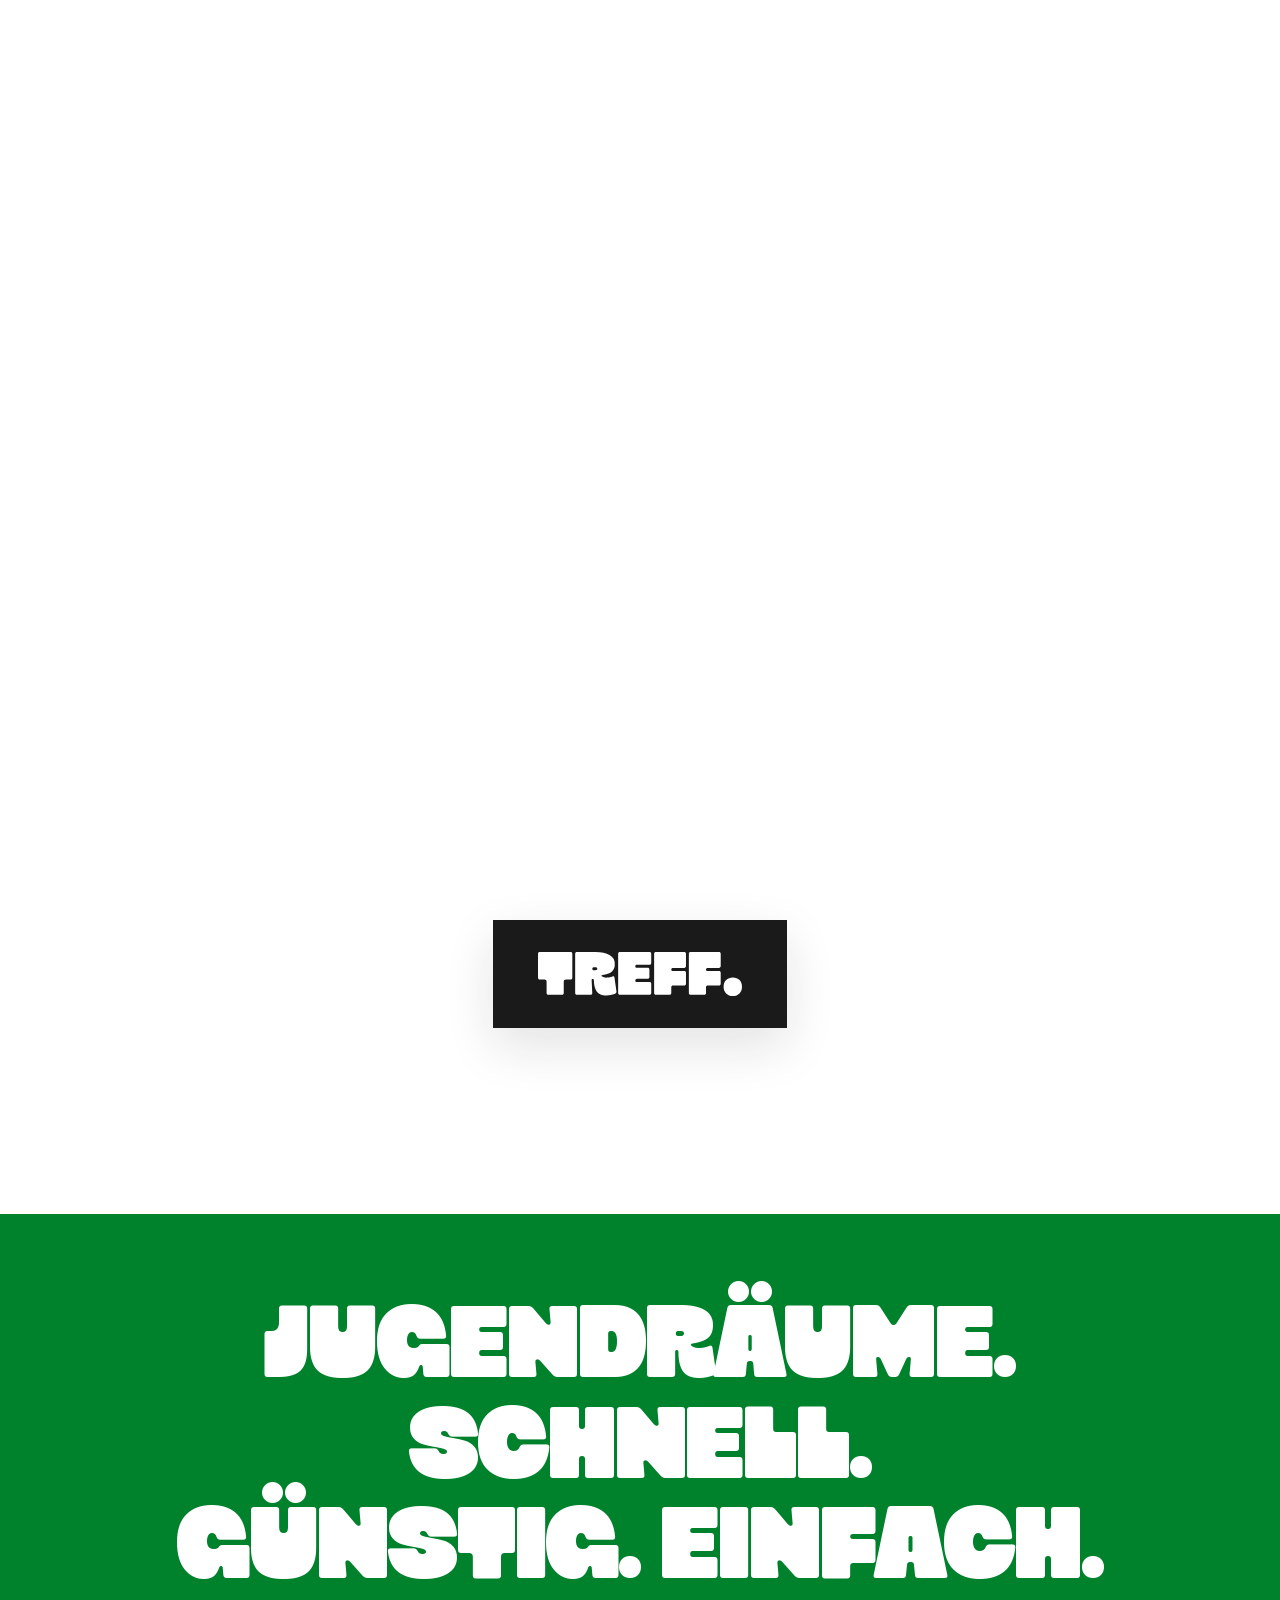
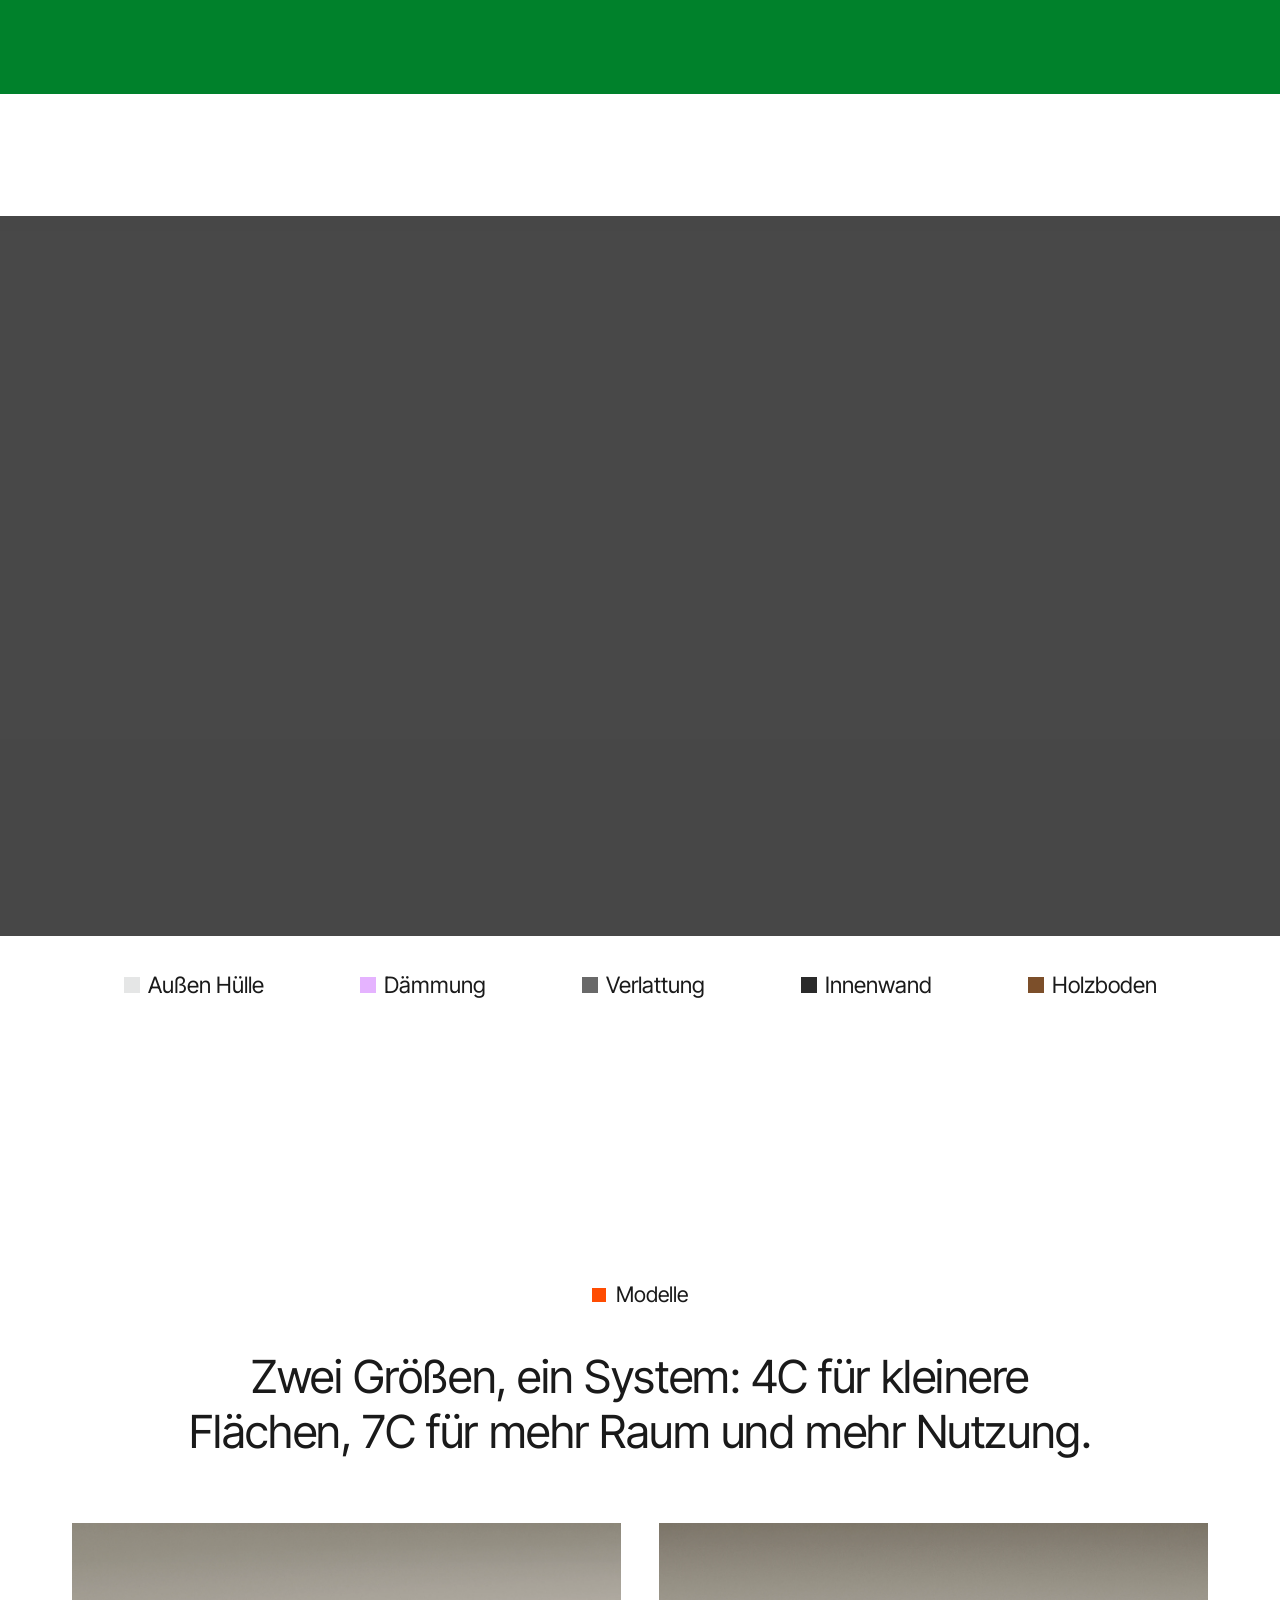
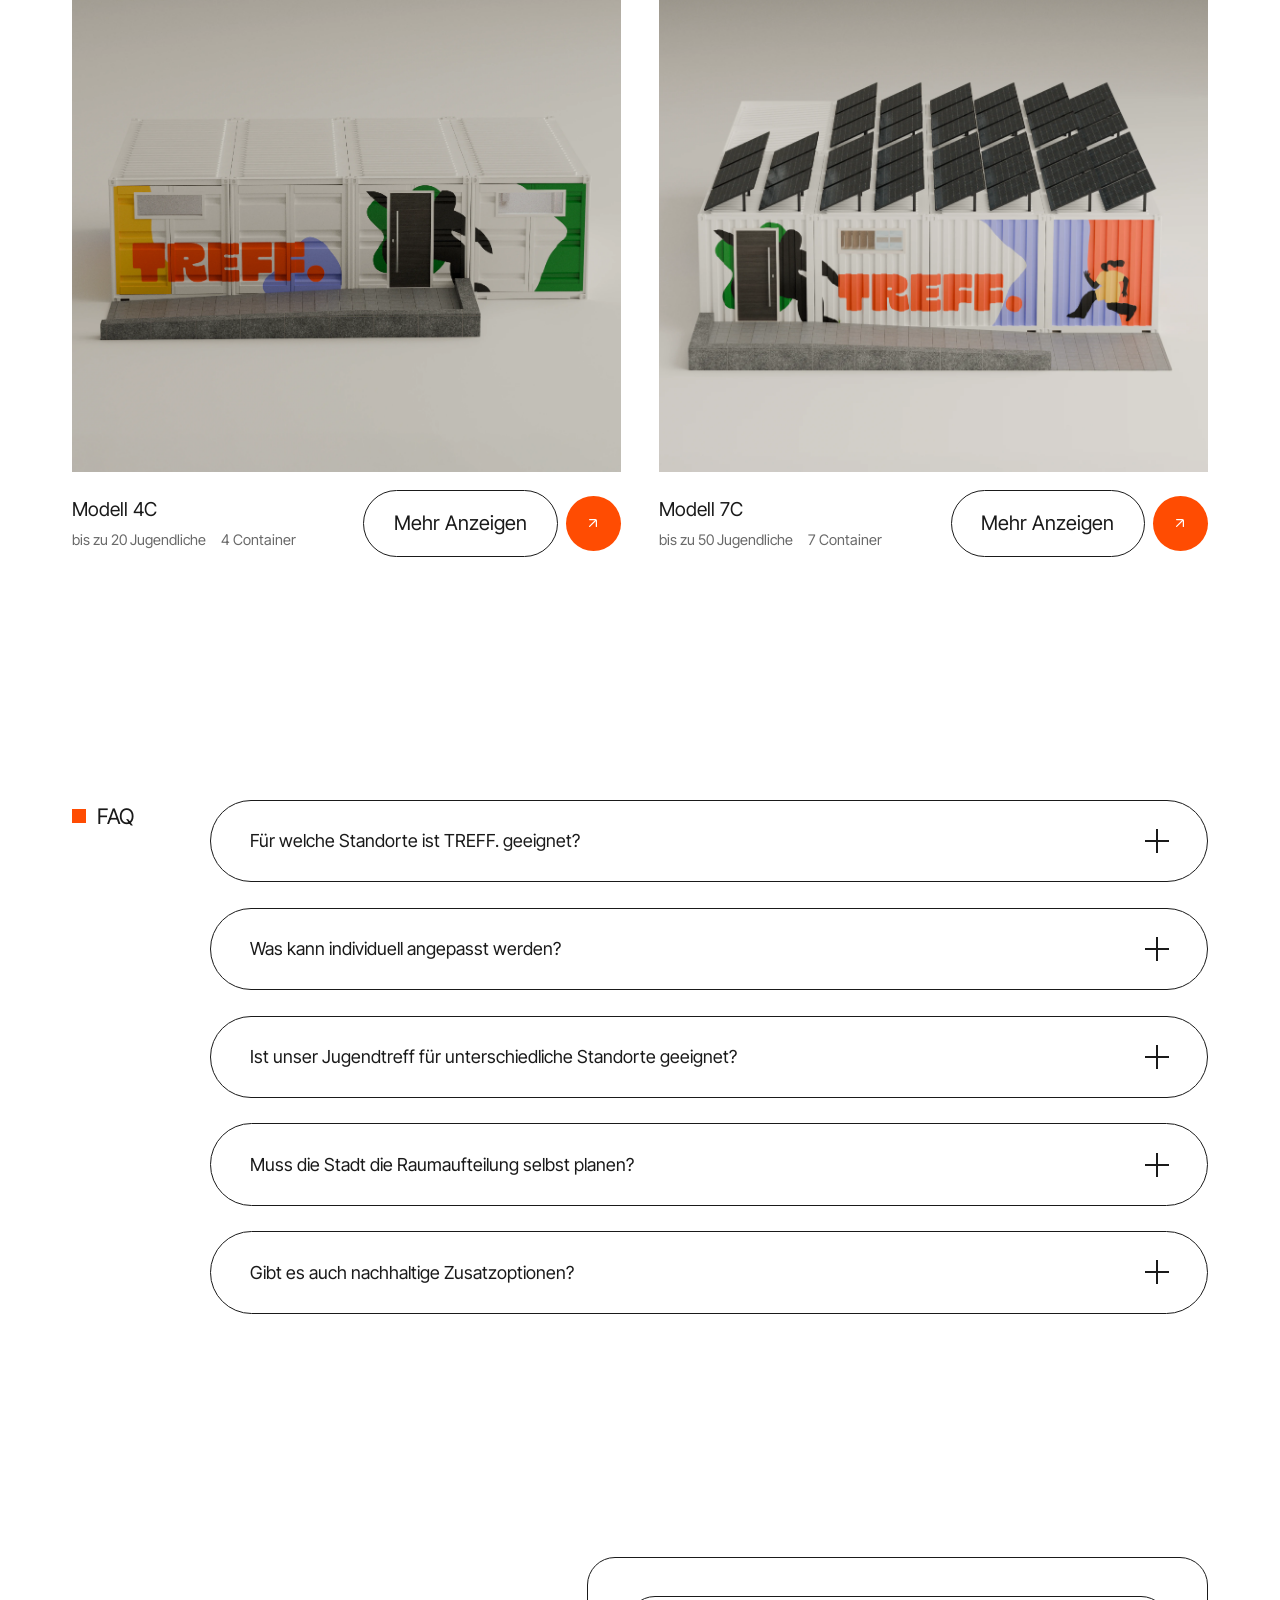
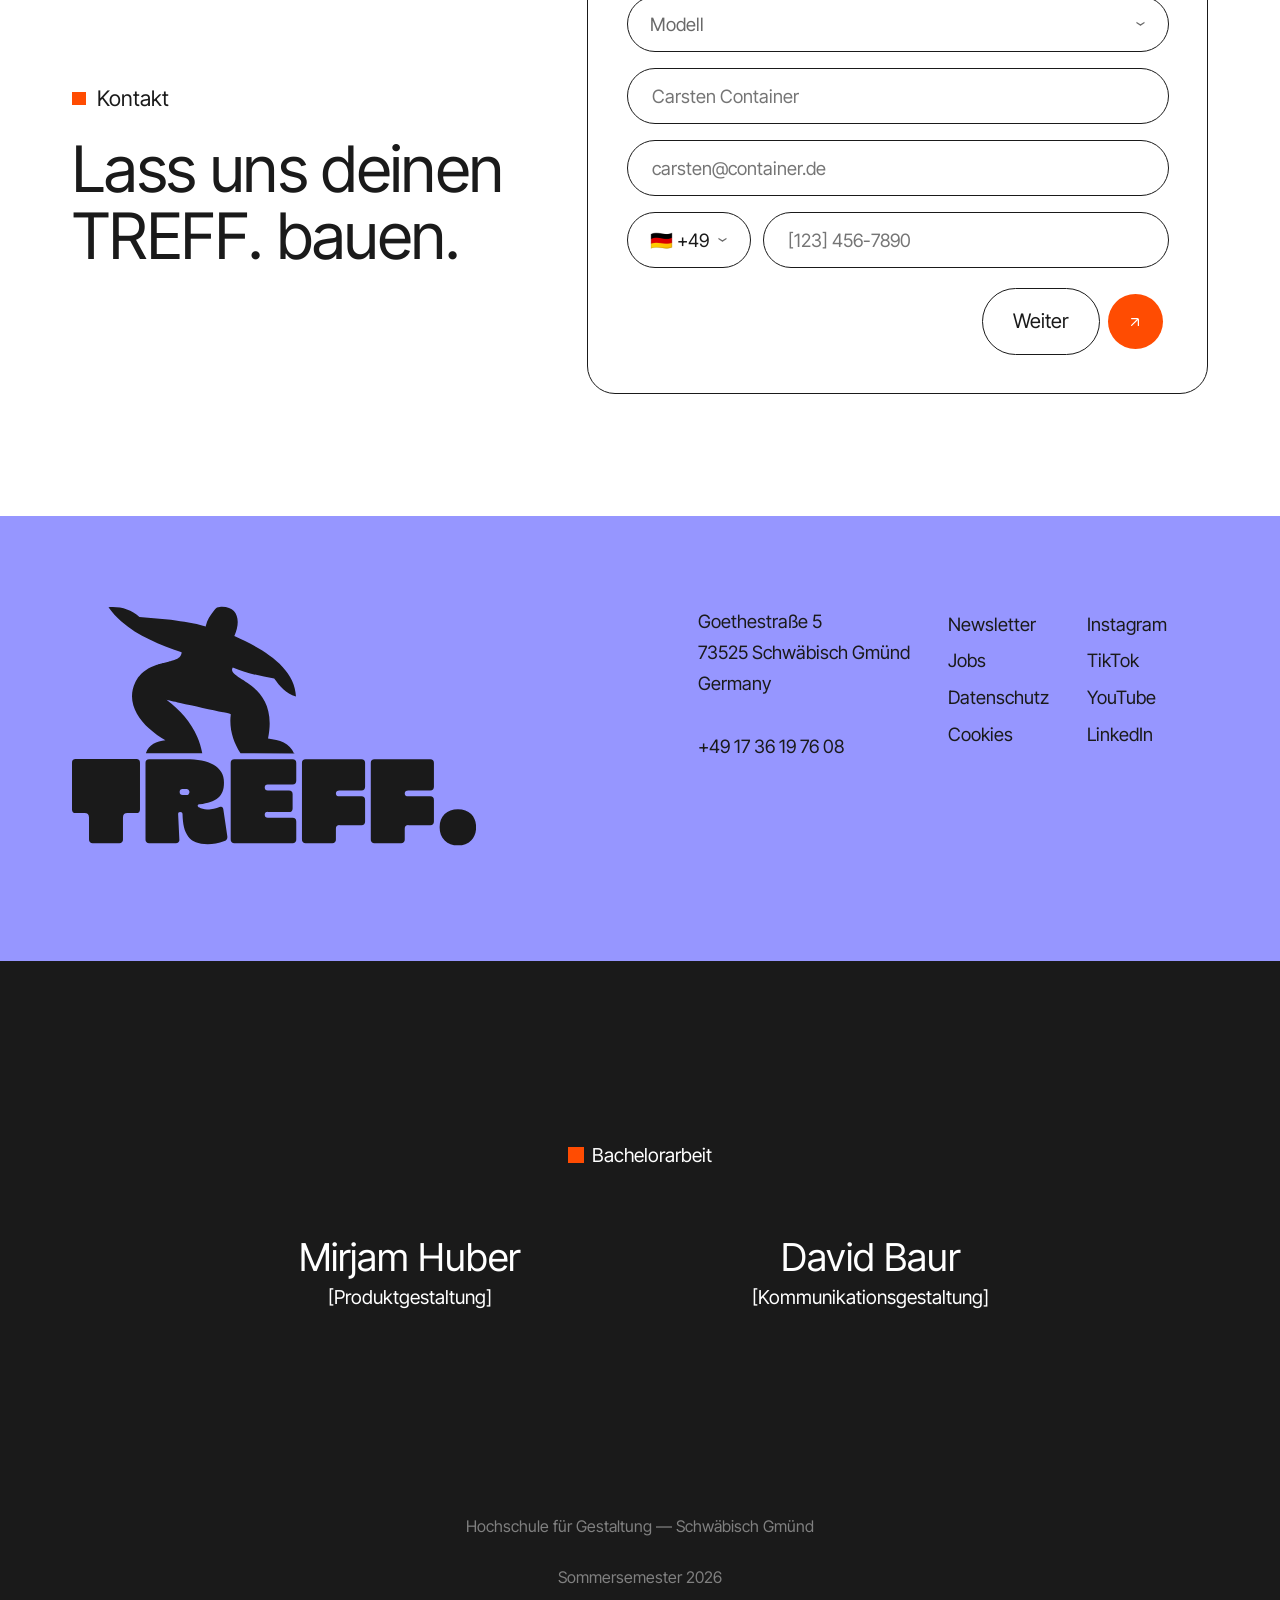
==== commit ddc9c895: "Add real image/video assets and wire them into pages Add 32 WebP images (heroes, galleries, project " ====
--- a/index.html
+++ b/index.html
@@ -6,7 +6,8 @@
   <title>TREFF. — Jugendräume. Schnell. Günstig. Einfach.</title>
   <meta name="description" content="TREFF. baut standardisierte Container-Jugendtreffs: schnell, günstig und einfach. Zwei Modelle, ein durchdachtes System." />
 
- <base href="/" />
+  <base href="/" />
+
 
   <!-- Fonts vorab laden (meistgenutzte WOFF2) -->
   <link rel="preload" href="fonts/Chunko Bold.woff2" as="font" type="font/woff2" crossorigin />
@@ -37,9 +38,9 @@
     <div class="header__logo">
       <img src="assets/illustrations/logo-treff-wordmark.svg" alt="TREFF." />
     </div>
-    <!-- SLOT: landing-hero -->
-    <figure class="img-slot header__hero">
-      <img src="assets/images/landing-hero.jpg" alt="TREFF. Jugendtreff aus Containern" width="1856" height="1044" />
+    <!-- Header-Illustration (projekte-illu-2.svg), groß & zentriert -->
+    <figure class="header__illu">
+      <img src="assets/illustrations/projekte-illu-2.svg" alt="TREFF. Illustration" width="612" height="565" />
     </figure>
   </header>
 
@@ -57,11 +58,11 @@
         <div class="carousel__track" data-carousel-track>
           <!-- SLOT: projekt-uebersicht-01..09 -->
           <article class="proj-card">
-            <figure class="img-slot proj-card__img" style="--ar: 584/617"><img src="assets/images/projekt-uebersicht-01.jpg" alt="Projekt Schwäbisch Gmünd" width="800" height="600" /></figure>
+            <figure class="img-slot proj-card__img" style="--ar: 584/617"><img src="assets/images/projekt-uebersicht-01.webp" alt="Projekt Schwäbisch Gmünd" width="800" height="600" /></figure>
             <div class="proj-card__bar">
               <div class="proj-card__meta">
                 <span class="proj-card__title">Schwäbisch Gmünd</span>
-                <span class="proj-card__sub">Modell S &nbsp;&nbsp; 2023</span>
+                <span class="proj-card__sub">Modell 7C &nbsp;&nbsp; 2026</span>
               </div>
               <a class="cta" href="projekte.html" aria-label="Zum Projekt Schwäbisch Gmünd">
                 <span class="cta__pill">Zum Projekt</span>
@@ -70,104 +71,65 @@
             </div>
           </article>
           <article class="proj-card">
-            <figure class="img-slot proj-card__img" style="--ar: 584/617"><img src="assets/images/projekt-uebersicht-02.jpg" alt="Projekt Schwäbisch Gmünd" width="800" height="600" /></figure>
+            <figure class="img-slot proj-card__img" style="--ar: 584/617"><img src="assets/images/projekt-uebersicht-02.webp" alt="Projekt Aalen" width="800" height="600" /></figure>
             <div class="proj-card__bar">
               <div class="proj-card__meta">
-                <span class="proj-card__title">Schwäbisch Gmünd</span>
-                <span class="proj-card__sub">Modell S &nbsp;&nbsp; 2023</span>
-              </div>
-              <a class="cta" href="projekte.html" aria-label="Zum Projekt Schwäbisch Gmünd">
+                <span class="proj-card__title">Aalen</span>
+                <span class="proj-card__sub">Modell 7C &nbsp;&nbsp; 2025</span>
+              </div>
+              <a class="cta" href="projekte.html" aria-label="Zum Projekt Aalen">
                 <span class="cta__pill">Zum Projekt</span>
                 <span class="cta__circle"><svg viewBox="0 0 13 13" fill="none" aria-hidden="true"><path d="M1 1H10C11.1046 1 12 1.89543 12 3V12" stroke="currentColor" stroke-width="2" stroke-linecap="round"/><path d="M11 2L1 12" stroke="currentColor" stroke-width="2" stroke-linecap="round"/></svg></span>
               </a>
             </div>
           </article>
           <article class="proj-card">
-            <figure class="img-slot proj-card__img" style="--ar: 584/617"><img src="assets/images/projekt-uebersicht-03.jpg" alt="Projekt Schwäbisch Gmünd" width="800" height="600" /></figure>
+            <figure class="img-slot proj-card__img" style="--ar: 584/617"><img src="assets/images/projekt-uebersicht-03.webp" alt="Projekt Lorch" width="800" height="600" /></figure>
             <div class="proj-card__bar">
               <div class="proj-card__meta">
-                <span class="proj-card__title">Schwäbisch Gmünd</span>
-                <span class="proj-card__sub">Modell S &nbsp;&nbsp; 2023</span>
-              </div>
-              <a class="cta" href="projekte.html" aria-label="Zum Projekt Schwäbisch Gmünd">
+                <span class="proj-card__title">Lorch</span>
+                <span class="proj-card__sub">Modell 4C &nbsp;&nbsp; 2025</span>
+              </div>
+              <a class="cta" href="projekte.html" aria-label="Zum Projekt Lorch">
                 <span class="cta__pill">Zum Projekt</span>
                 <span class="cta__circle"><svg viewBox="0 0 13 13" fill="none" aria-hidden="true"><path d="M1 1H10C11.1046 1 12 1.89543 12 3V12" stroke="currentColor" stroke-width="2" stroke-linecap="round"/><path d="M11 2L1 12" stroke="currentColor" stroke-width="2" stroke-linecap="round"/></svg></span>
               </a>
             </div>
           </article>
           <article class="proj-card">
-            <figure class="img-slot proj-card__img" style="--ar: 584/617"><img src="assets/images/projekt-uebersicht-04.jpg" alt="Projekt Schwäbisch Gmünd" width="800" height="600" /></figure>
+            <figure class="img-slot proj-card__img" style="--ar: 584/617"><img src="assets/images/projekt-uebersicht-04.webp" alt="Projekt Ellwangen" width="800" height="600" /></figure>
             <div class="proj-card__bar">
               <div class="proj-card__meta">
-                <span class="proj-card__title">Schwäbisch Gmünd</span>
-                <span class="proj-card__sub">Modell S &nbsp;&nbsp; 2023</span>
-              </div>
-              <a class="cta" href="projekte.html" aria-label="Zum Projekt Schwäbisch Gmünd">
+                <span class="proj-card__title">Ellwangen</span>
+                <span class="proj-card__sub">Modell 4C &nbsp;&nbsp; 2024</span>
+              </div>
+              <a class="cta" href="projekte.html" aria-label="Zum Projekt Ellwangen">
                 <span class="cta__pill">Zum Projekt</span>
                 <span class="cta__circle"><svg viewBox="0 0 13 13" fill="none" aria-hidden="true"><path d="M1 1H10C11.1046 1 12 1.89543 12 3V12" stroke="currentColor" stroke-width="2" stroke-linecap="round"/><path d="M11 2L1 12" stroke="currentColor" stroke-width="2" stroke-linecap="round"/></svg></span>
               </a>
             </div>
           </article>
           <article class="proj-card">
-            <figure class="img-slot proj-card__img" style="--ar: 584/617"><img src="assets/images/projekt-uebersicht-05.jpg" alt="Projekt Schwäbisch Gmünd" width="800" height="600" /></figure>
+            <figure class="img-slot proj-card__img" style="--ar: 584/617"><img src="assets/images/projekt-uebersicht-05.webp" alt="Projekt Krailsheim" width="800" height="600" /></figure>
             <div class="proj-card__bar">
               <div class="proj-card__meta">
-                <span class="proj-card__title">Schwäbisch Gmünd</span>
-                <span class="proj-card__sub">Modell S &nbsp;&nbsp; 2023</span>
-              </div>
-              <a class="cta" href="projekte.html" aria-label="Zum Projekt Schwäbisch Gmünd">
+                <span class="proj-card__title">Krailsheim</span>
+                <span class="proj-card__sub">Modell 4C &nbsp;&nbsp; 2024</span>
+              </div>
+              <a class="cta" href="projekte.html" aria-label="Zum Projekt Krailsheim">
                 <span class="cta__pill">Zum Projekt</span>
                 <span class="cta__circle"><svg viewBox="0 0 13 13" fill="none" aria-hidden="true"><path d="M1 1H10C11.1046 1 12 1.89543 12 3V12" stroke="currentColor" stroke-width="2" stroke-linecap="round"/><path d="M11 2L1 12" stroke="currentColor" stroke-width="2" stroke-linecap="round"/></svg></span>
               </a>
             </div>
           </article>
           <article class="proj-card">
-            <figure class="img-slot proj-card__img" style="--ar: 584/617"><img src="assets/images/projekt-uebersicht-06.jpg" alt="Projekt Schwäbisch Gmünd" width="800" height="600" /></figure>
+            <figure class="img-slot proj-card__img" style="--ar: 584/617"><img src="assets/images/projekt-uebersicht-06.webp" alt="Projekt Göppingen" width="800" height="600" /></figure>
             <div class="proj-card__bar">
               <div class="proj-card__meta">
-                <span class="proj-card__title">Schwäbisch Gmünd</span>
-                <span class="proj-card__sub">Modell S &nbsp;&nbsp; 2023</span>
-              </div>
-              <a class="cta" href="projekte.html" aria-label="Zum Projekt Schwäbisch Gmünd">
-                <span class="cta__pill">Zum Projekt</span>
-                <span class="cta__circle"><svg viewBox="0 0 13 13" fill="none" aria-hidden="true"><path d="M1 1H10C11.1046 1 12 1.89543 12 3V12" stroke="currentColor" stroke-width="2" stroke-linecap="round"/><path d="M11 2L1 12" stroke="currentColor" stroke-width="2" stroke-linecap="round"/></svg></span>
-              </a>
-            </div>
-          </article>
-          <article class="proj-card">
-            <figure class="img-slot proj-card__img" style="--ar: 584/617"><img src="assets/images/projekt-uebersicht-07.jpg" alt="Projekt Schwäbisch Gmünd" width="800" height="600" /></figure>
-            <div class="proj-card__bar">
-              <div class="proj-card__meta">
-                <span class="proj-card__title">Schwäbisch Gmünd</span>
-                <span class="proj-card__sub">Modell S &nbsp;&nbsp; 2023</span>
-              </div>
-              <a class="cta" href="projekte.html" aria-label="Zum Projekt Schwäbisch Gmünd">
-                <span class="cta__pill">Zum Projekt</span>
-                <span class="cta__circle"><svg viewBox="0 0 13 13" fill="none" aria-hidden="true"><path d="M1 1H10C11.1046 1 12 1.89543 12 3V12" stroke="currentColor" stroke-width="2" stroke-linecap="round"/><path d="M11 2L1 12" stroke="currentColor" stroke-width="2" stroke-linecap="round"/></svg></span>
-              </a>
-            </div>
-          </article>
-          <article class="proj-card">
-            <figure class="img-slot proj-card__img" style="--ar: 584/617"><img src="assets/images/projekt-uebersicht-08.jpg" alt="Projekt Schwäbisch Gmünd" width="800" height="600" /></figure>
-            <div class="proj-card__bar">
-              <div class="proj-card__meta">
-                <span class="proj-card__title">Schwäbisch Gmünd</span>
-                <span class="proj-card__sub">Modell S &nbsp;&nbsp; 2023</span>
-              </div>
-              <a class="cta" href="projekte.html" aria-label="Zum Projekt Schwäbisch Gmünd">
-                <span class="cta__pill">Zum Projekt</span>
-                <span class="cta__circle"><svg viewBox="0 0 13 13" fill="none" aria-hidden="true"><path d="M1 1H10C11.1046 1 12 1.89543 12 3V12" stroke="currentColor" stroke-width="2" stroke-linecap="round"/><path d="M11 2L1 12" stroke="currentColor" stroke-width="2" stroke-linecap="round"/></svg></span>
-              </a>
-            </div>
-          </article>
-          <article class="proj-card">
-            <figure class="img-slot proj-card__img" style="--ar: 584/617"><img src="assets/images/projekt-uebersicht-09.jpg" alt="Projekt Schwäbisch Gmünd" width="800" height="600" /></figure>
-            <div class="proj-card__bar">
-              <div class="proj-card__meta">
-                <span class="proj-card__title">Schwäbisch Gmünd</span>
-                <span class="proj-card__sub">Modell S &nbsp;&nbsp; 2023</span>
-              </div>
-              <a class="cta" href="projekte.html" aria-label="Zum Projekt Schwäbisch Gmünd">
+                <span class="proj-card__title">Göppingen</span>
+                <span class="proj-card__sub">Modell 7C &nbsp;&nbsp; 2023</span>
+              </div>
+              <a class="cta" href="projekte.html" aria-label="Zum Projekt Göppingen">
                 <span class="cta__pill">Zum Projekt</span>
                 <span class="cta__circle"><svg viewBox="0 0 13 13" fill="none" aria-hidden="true"><path d="M1 1H10C11.1046 1 12 1.89543 12 3V12" stroke="currentColor" stroke-width="2" stroke-linecap="round"/><path d="M11 2L1 12" stroke="currentColor" stroke-width="2" stroke-linecap="round"/></svg></span>
               </a>
@@ -244,7 +206,7 @@
           <article class="konzept-pille" data-reveal="up">
             <p class="eyebrow eyebrow--lila">Architektur</p>
             <ul class="tag-list">
-              <li>innovatives Containersystem</li><li>klare Zonierung</li><li>aktive &amp; ruhige Bereiche</li>
+              <li>innovatives Containersystem</li><li>klare Zonen</li><li>aktive &amp; ruhige Bereiche</li>
               <li>flexible Nutzung</li><li>robuste Alltagsarchitektur</li><li>Innen- und Außenbereiche</li>
             </ul>
           </article>
@@ -263,10 +225,10 @@
     <!-- ===================== VIDEO TAGESABLAUF ===================== -->
     <section class="section video-sec">
       <div class="container">
-        <!-- SLOT: video tagesablauf (Poster: assets/images/video-tagesablauf-poster.jpg) -->
+        <!-- Tagesablauf.mp4: nahtloser Loop, Autoplay im View, keine Player-UI (js/video.js → data-video-loop) -->
         <figure class="img-slot video-slot" style="--ar: 16/9" data-reveal>
-          <video controls playsinline preload="none" poster="assets/images/video-tagesablauf-poster.jpg">
-            <source src="assets/videos/tagesablauf.mp4" type="video/mp4" />
+          <video data-video-loop muted loop playsinline preload="auto" disablepictureinpicture tabindex="-1" aria-label="Tagesablauf">
+            <source src="assets/videos/Tagesablauf.mp4" type="video/mp4" />
           </video>
         </figure>
       </div>
@@ -380,7 +342,7 @@
         <div class="modelle__grid">
           <!-- CTA 4C -> modell-4c.html -->
           <article class="modell-card" data-reveal="up">
-            <figure class="img-slot modell-card__img" style="--ar: 1/1"><img src="assets/images/modell-4c-cover.jpg" alt="Modell 4C" width="800" height="800" /></figure>
+            <figure class="img-slot modell-card__img" style="--ar: 1/1"><img src="assets/images/modell-4c-cover.webp" alt="Modell 4C" width="800" height="800" /></figure>
             <div class="modell-card__bar">
               <div class="modell-card__meta">
                 <span class="modell-card__title">Modell 4C</span>
@@ -394,7 +356,7 @@
           </article>
           <!-- CTA 7C -> modell-7c.html -->
           <article class="modell-card" data-reveal="up">
-            <figure class="img-slot modell-card__img" style="--ar: 1/1"><img src="assets/images/modell-7c-cover.jpg" alt="Modell 7C" width="800" height="800" /></figure>
+            <figure class="img-slot modell-card__img" style="--ar: 1/1"><img src="assets/images/modell-7c-cover.webp" alt="Modell 7C" width="800" height="800" /></figure>
             <div class="modell-card__bar">
               <div class="modell-card__meta">
                 <span class="modell-card__title">Modell 7C</span>
@@ -523,6 +485,26 @@
     </div>
   </footer>
 
+  <!-- ===================== BACHELOR-CREDITS (unter dem Footer, nur Landingpage) ===================== -->
+  <section class="bachelor" aria-label="Bachelorarbeit">
+    <div class="bachelor__inner">
+      <div class="bachelor__top">
+        <p class="bachelor__tag"><span class="bachelor__square" aria-hidden="true"></span>Bachelorarbeit</p>
+        <div class="bachelor__names">
+          <div class="bachelor__name">
+            <span class="bachelor__name-title">Mirjam Huber</span>
+            <span class="bachelor__name-role">[Produktgestaltung]</span>
+          </div>
+          <div class="bachelor__name">
+            <span class="bachelor__name-title">David Baur</span>
+            <span class="bachelor__name-role">[Kommunikationsgestaltung]</span>
+          </div>
+        </div>
+      </div>
+      <p class="bachelor__meta">Hochschule für Gestaltung — Schwäbisch Gmünd<br><br>Sommersemester 2026</p>
+    </div>
+  </section>
+
   <!-- ============================= SCRIPTS ============================= -->
   <script src="js/lib/gsap.min.js"></script>
   <script src="js/lib/ScrollTrigger.min.js"></script>
--- a/css/style.css
+++ b/css/style.css
@@ -354,6 +354,14 @@
   aspect-ratio: 1856 / 1044;
   --ar: 1856 / 1044;
 }
+/* Header-Illustration statt Foto: vollständig sichtbar (contain), groß & zentriert, kein Kasten */
+.header__illu { width: 100%; display: flex; justify-content: center; }
+.header__illu img {
+  width: auto; height: auto;
+  max-width: min(100%, 820px);
+  max-height: clamp(340px, 52vw, 680px);
+  object-fit: contain;
+}
 
 /* ---------- 5.5 Footer ---------- */
 .footer {
@@ -386,6 +394,30 @@
 }
 @media (min-width: 900px) {
   .footer__grid { grid-template-columns: minmax(0, 1.1fr) minmax(0, 1fr); }
+}
+
+/* ---------- 5.55 Bachelor-Credits (unter dem Footer, nur index.html; Figma 2626:10928) ---------- */
+.bachelor {
+  background: var(--carbon-schwarz); color: var(--schnee-weiss);
+  padding: clamp(5rem, 14vw, 13.75rem) var(--gutter) clamp(3rem, 6vw, 5rem);   /* Figma pt 220 / pb 80 */
+}
+.bachelor__inner {
+  display: flex; flex-direction: column; align-items: center; text-align: center;
+  gap: clamp(5rem, 16vw, 20rem);                                               /* Figma gap 320 */
+}
+.bachelor__top { display: flex; flex-direction: column; align-items: center; gap: clamp(2.5rem, 5vw, 5rem); } /* gap 80 */
+.bachelor__tag {
+  display: inline-flex; align-items: center; gap: .5rem; margin: 0;
+  font-family: var(--font-body); font-weight: 400; font-size: clamp(1.1rem, 1.5vw, 1.5rem);
+}
+.bachelor__square { width: 16px; height: 16px; background: var(--flammen-orange); flex: 0 0 auto; }
+.bachelor__names { display: flex; flex-wrap: wrap; justify-content: center; align-items: flex-start; gap: clamp(2.5rem, 6vw, 5rem); }
+.bachelor__name { display: flex; flex-direction: column; align-items: center; gap: .35rem; width: clamp(240px, 30vw, 419px); }
+.bachelor__name-title { font-family: var(--font-body); font-weight: 400; font-size: clamp(1.9rem, 3vw, 2.625rem); line-height: 1.2; }  /* 42px */
+.bachelor__name-role  { font-family: var(--font-body); font-weight: 400; font-size: clamp(1.05rem, 1.5vw, 1.5rem); line-height: 1.2; } /* 24px */
+.bachelor__meta {
+  margin: 0; font-family: var(--font-body); font-weight: 400; font-size: 1rem; line-height: 1.6;
+  color: rgba(230, 230, 230, .5);                                             /* Heller Stein 50% */
 }
 
 /* ---------- 5.6 Kontakt-Formular ---------- */
@@ -650,7 +682,7 @@
   .phase__pille { width: 100%; }
 }
 .container-badge {
-  background: var(--carbon-schwarz); border-radius: 18px;
+  background: var(--carbon-schwarz); border-radius: 0;
   padding: clamp(1.4rem, 2.5vw, 2.4rem) clamp(1.8rem, 3.5vw, 3.5rem);
   display: grid; place-items: center;
   box-shadow: var(--shadow-card);
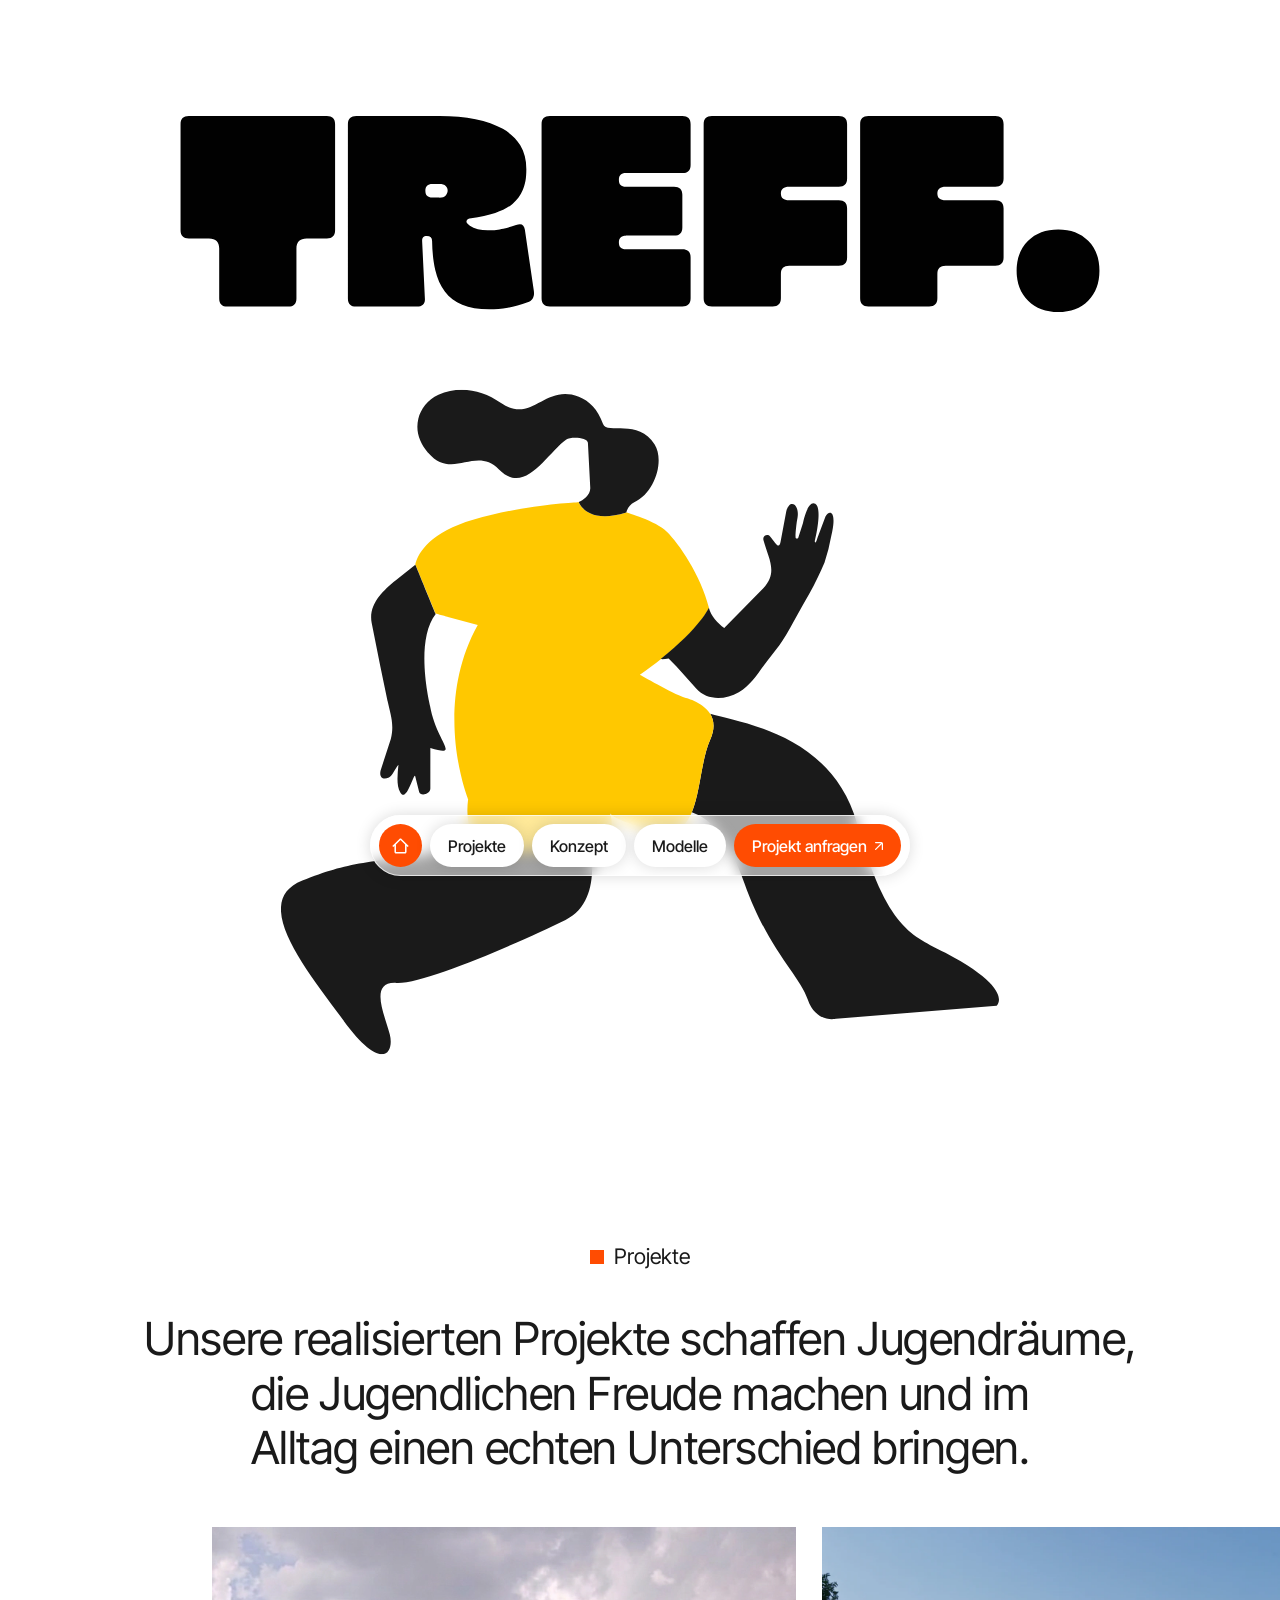
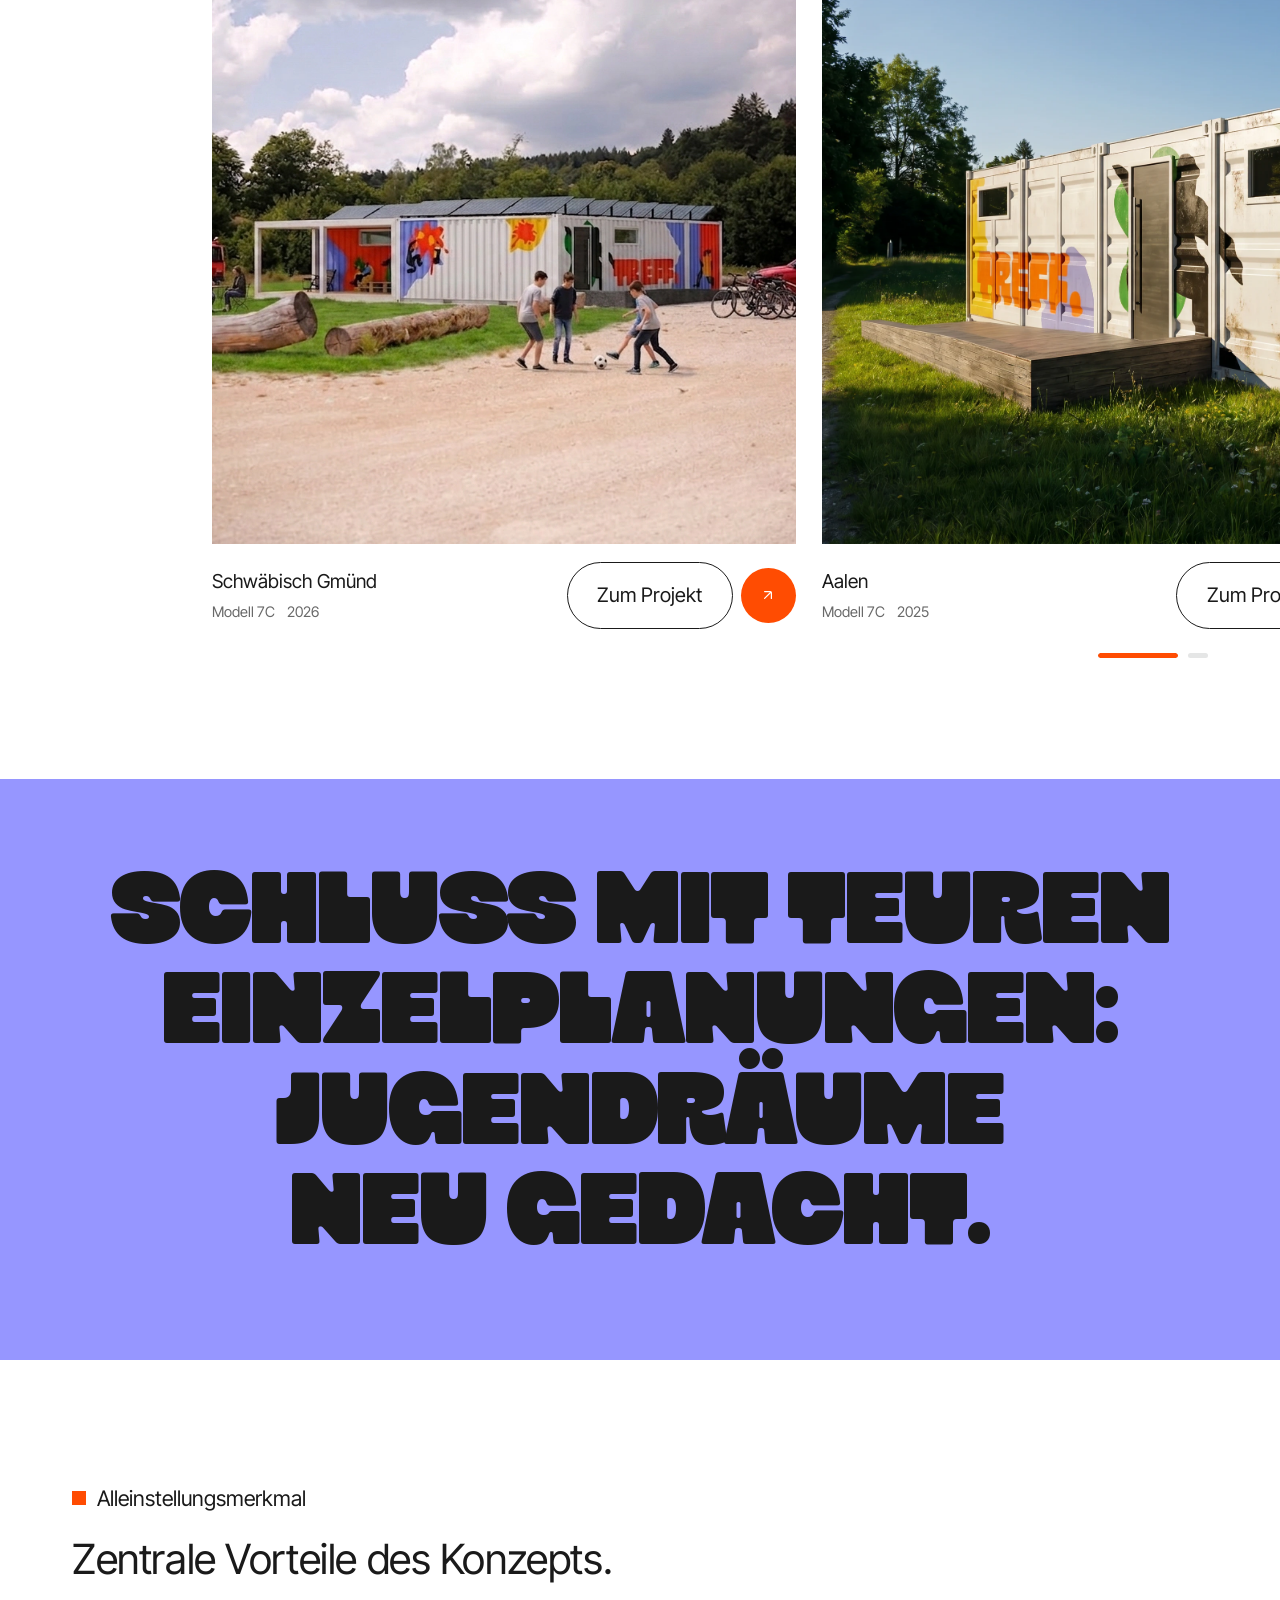
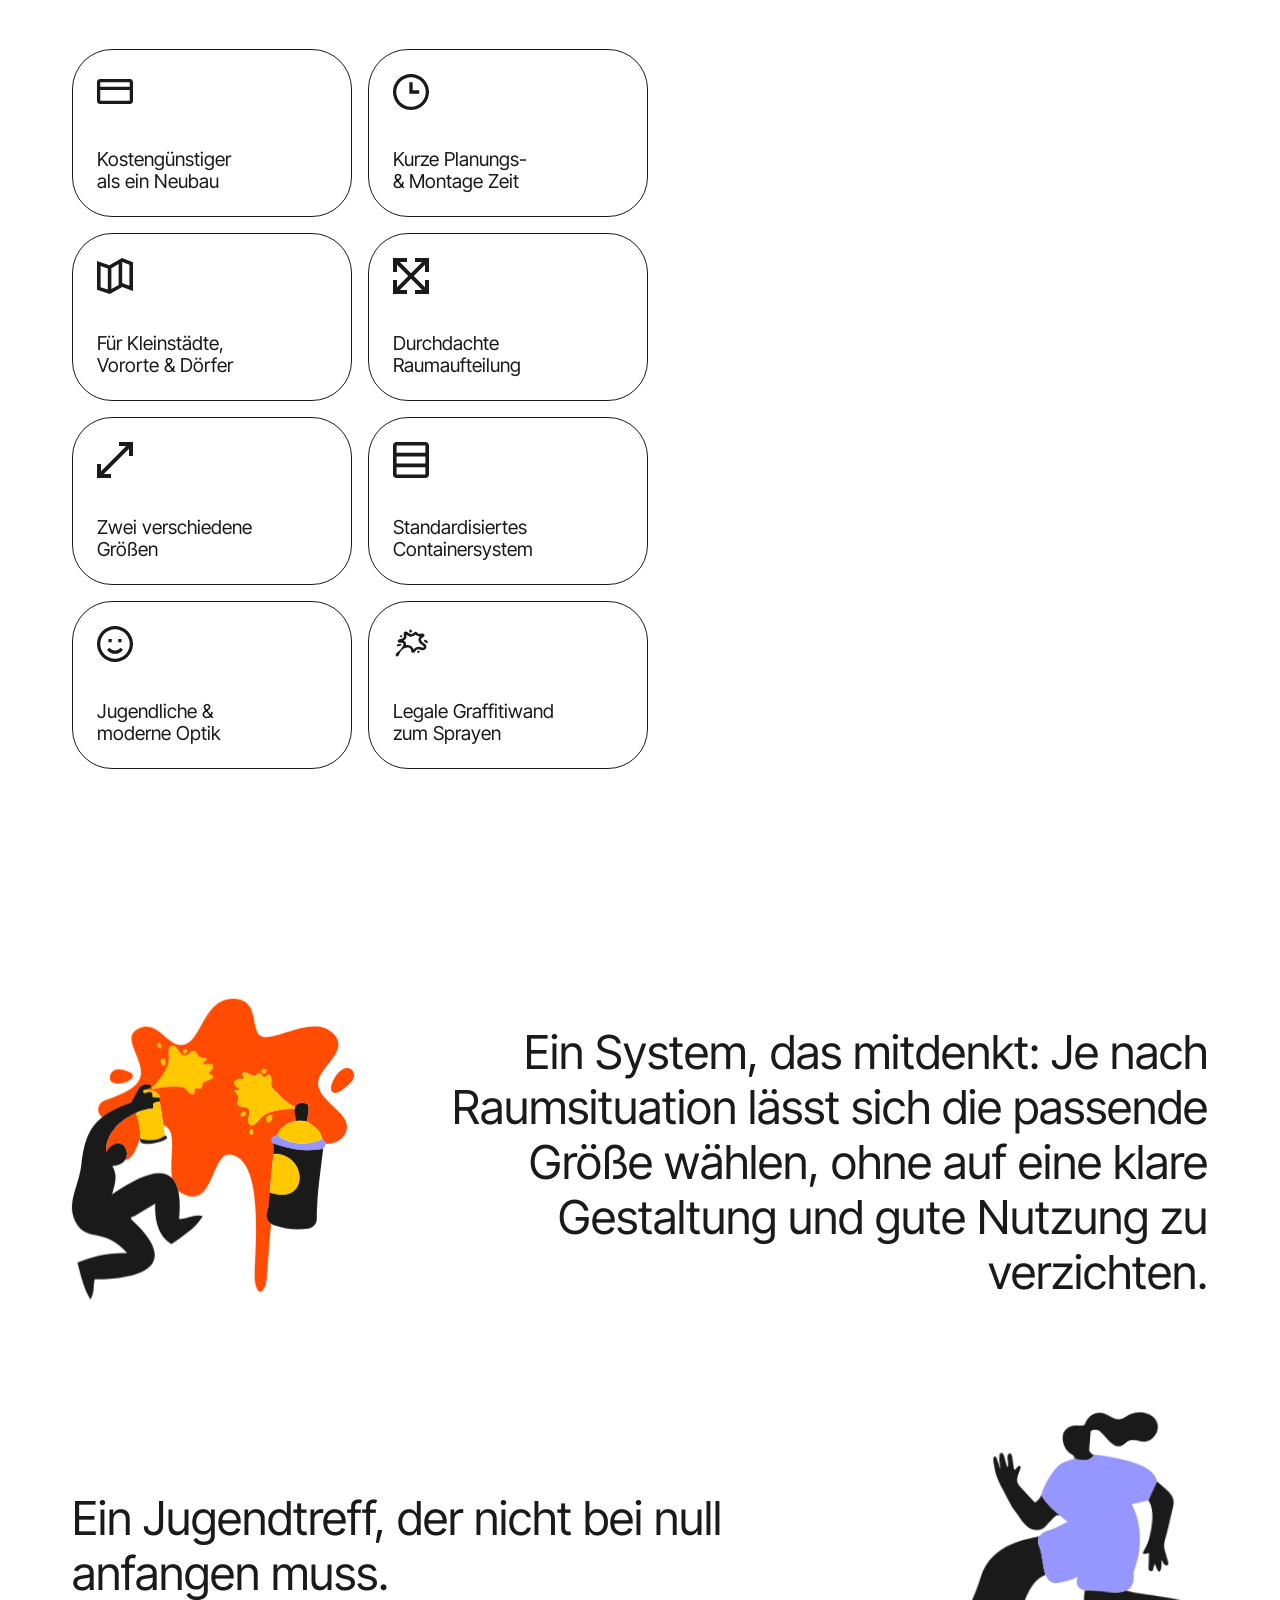
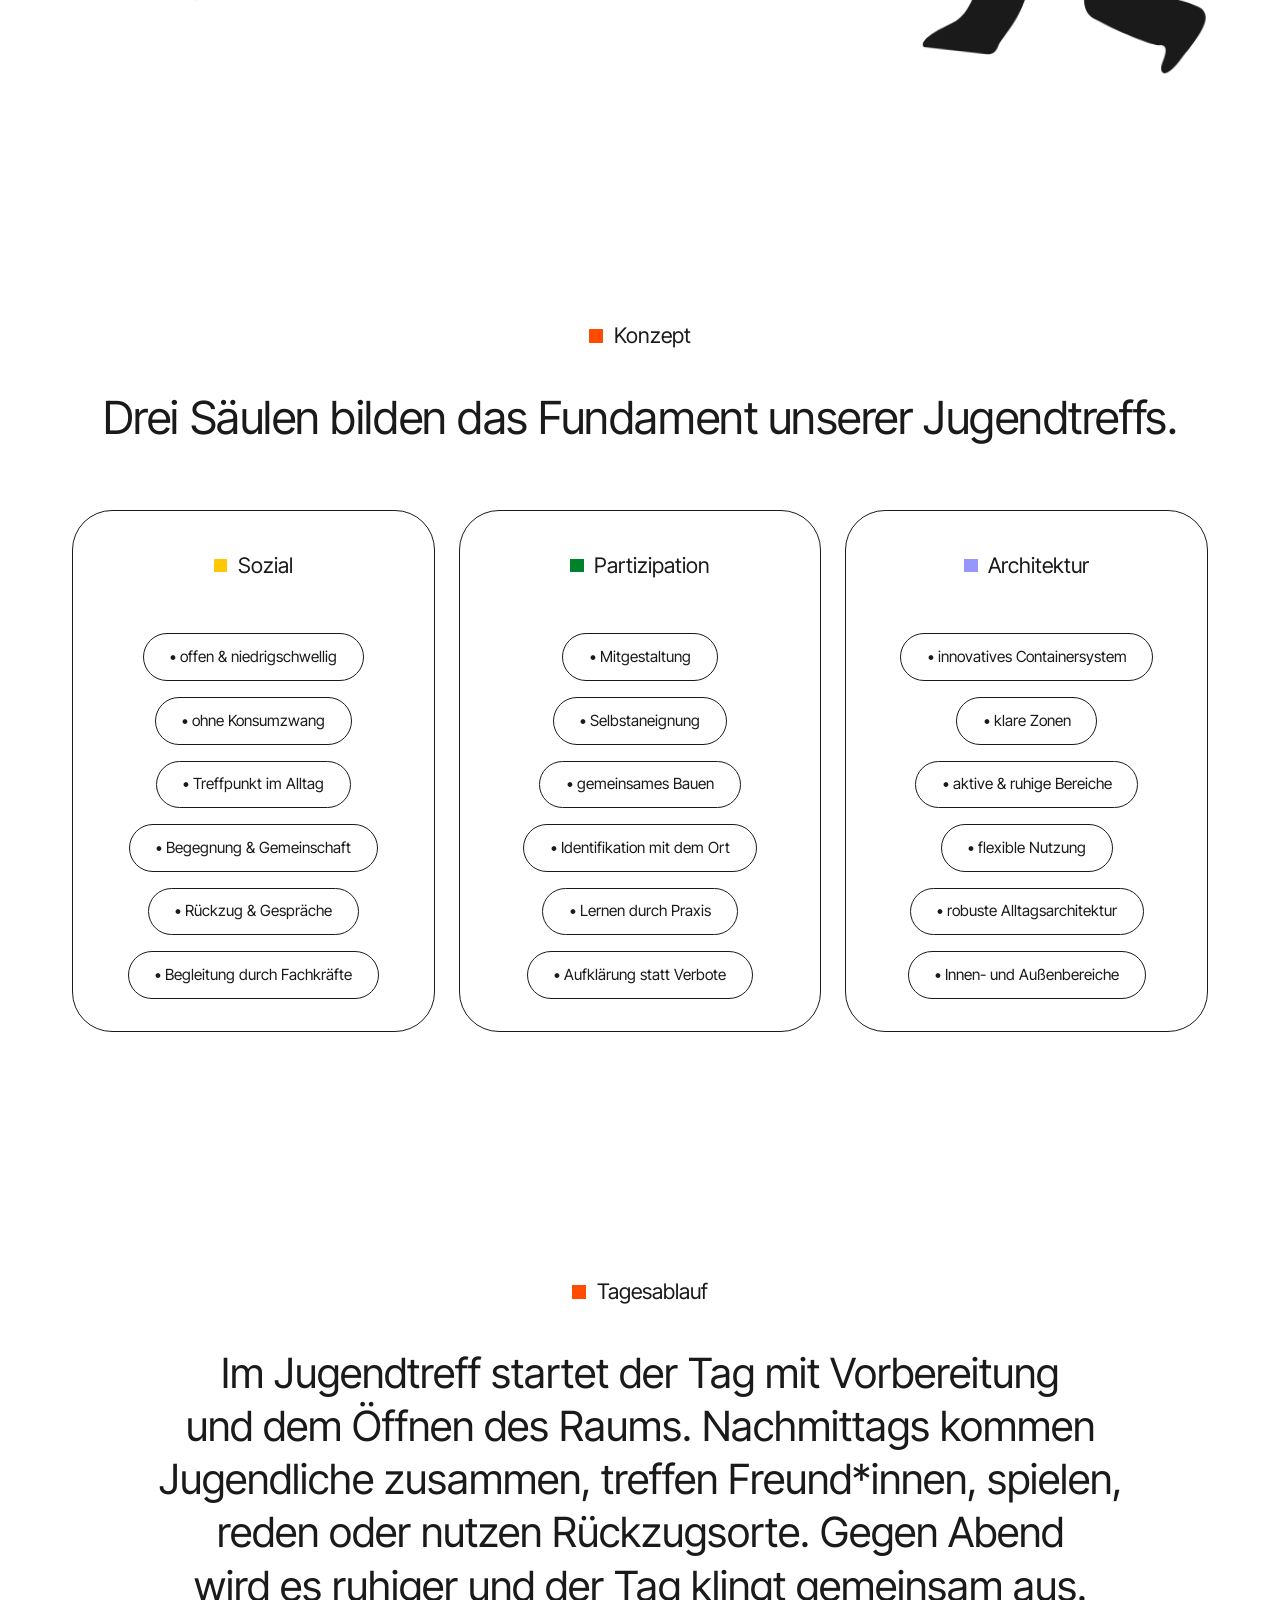
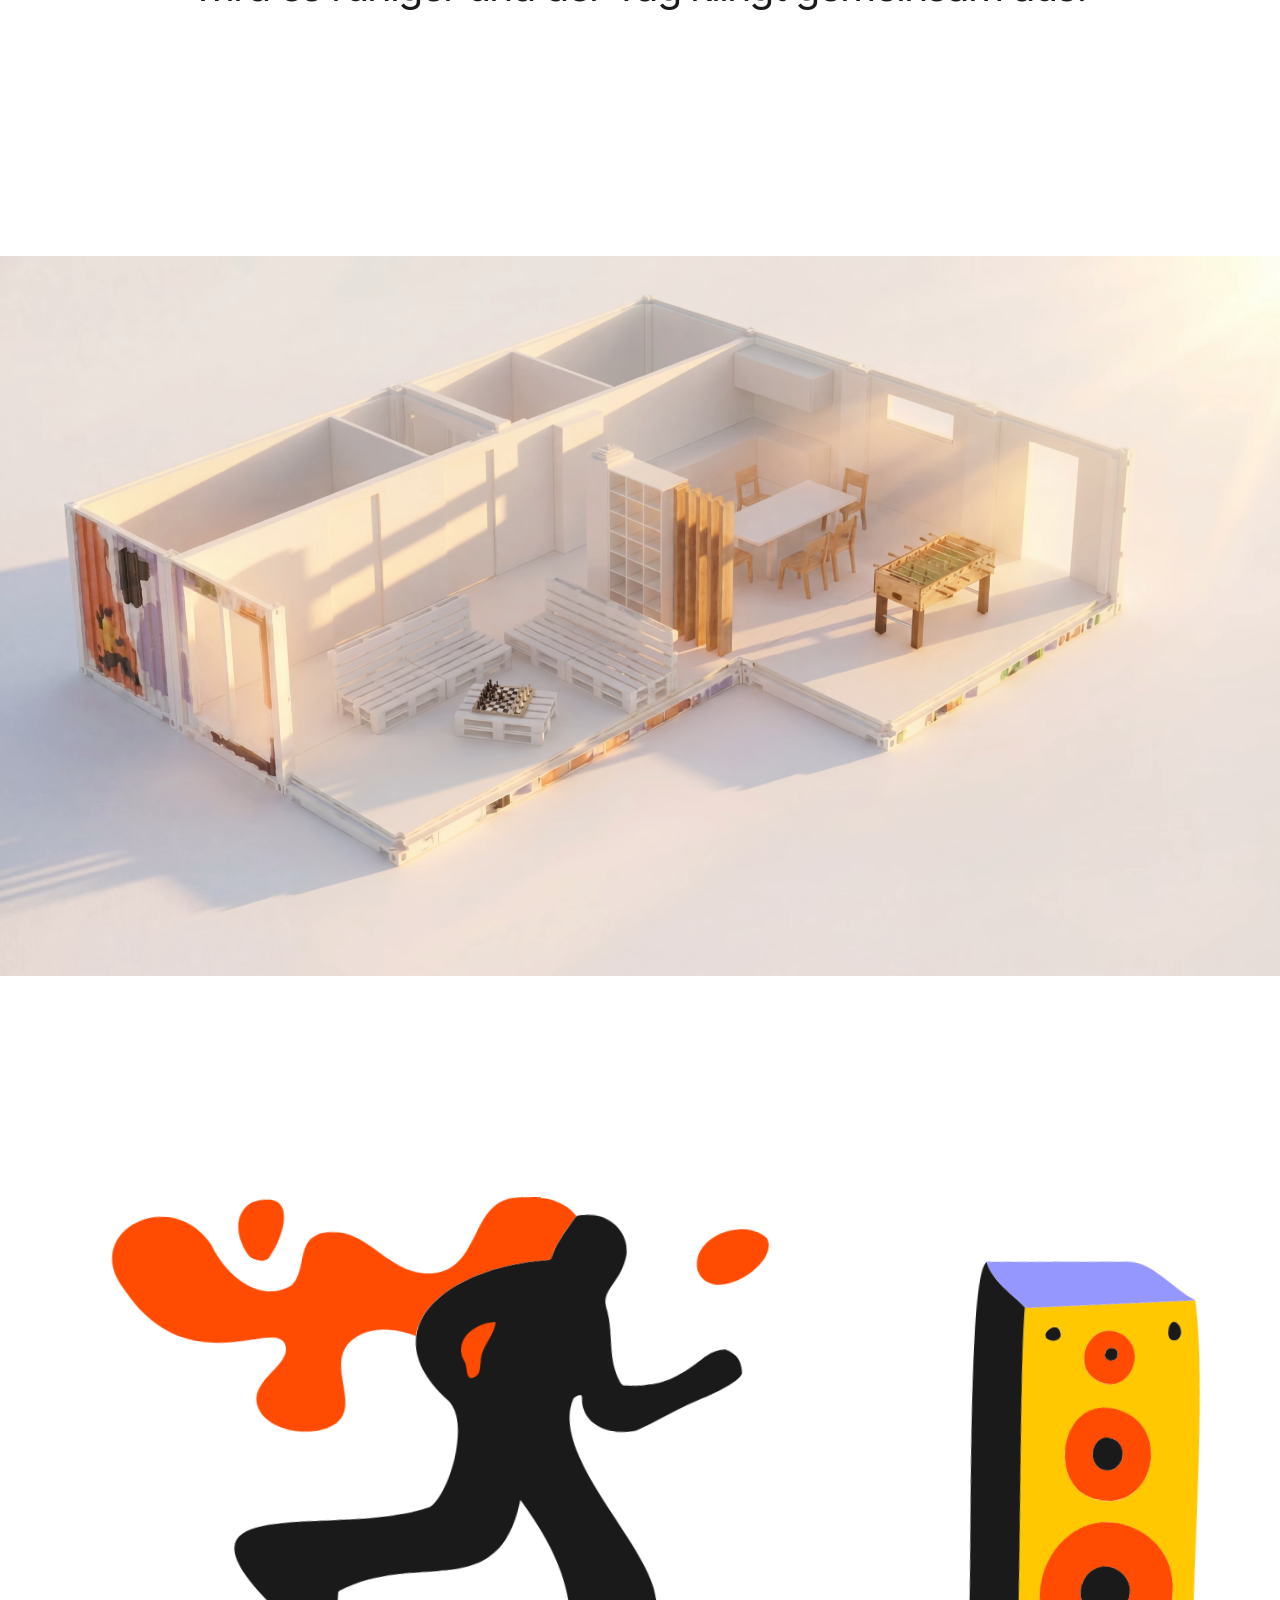
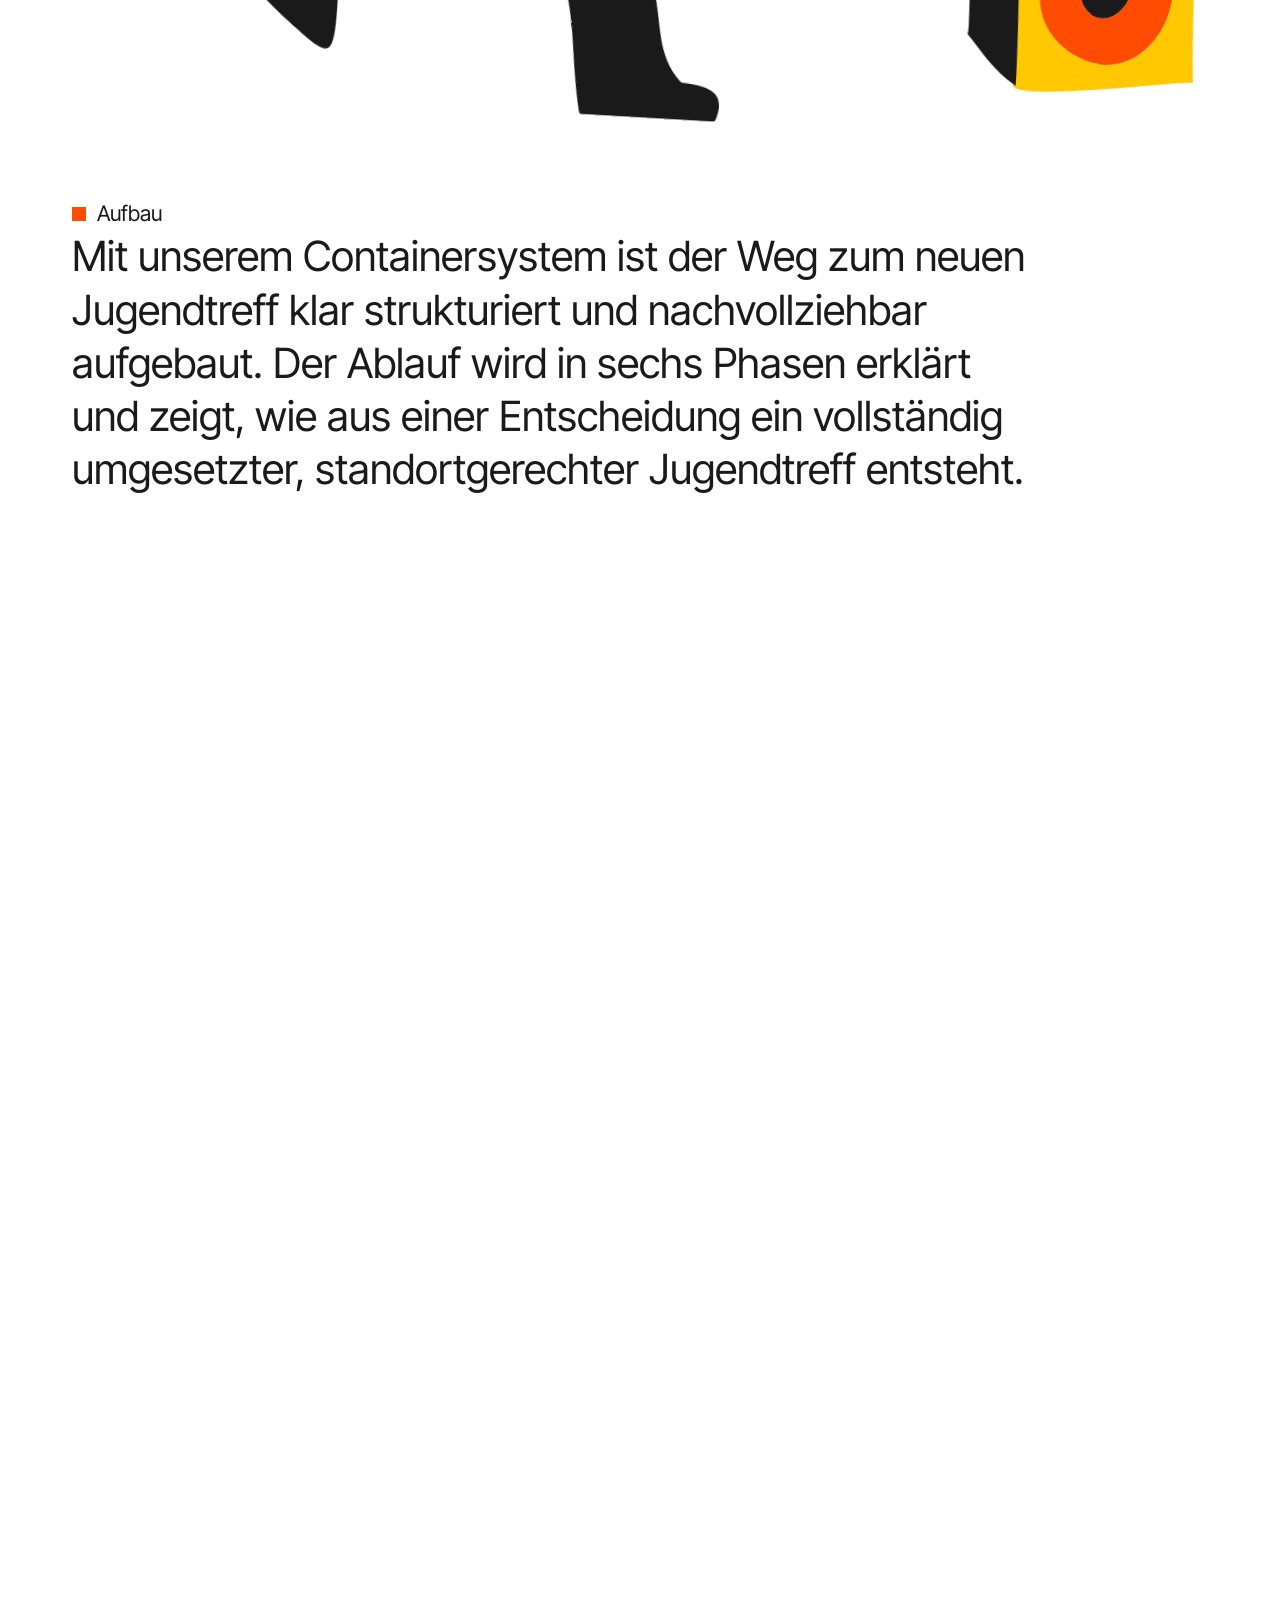
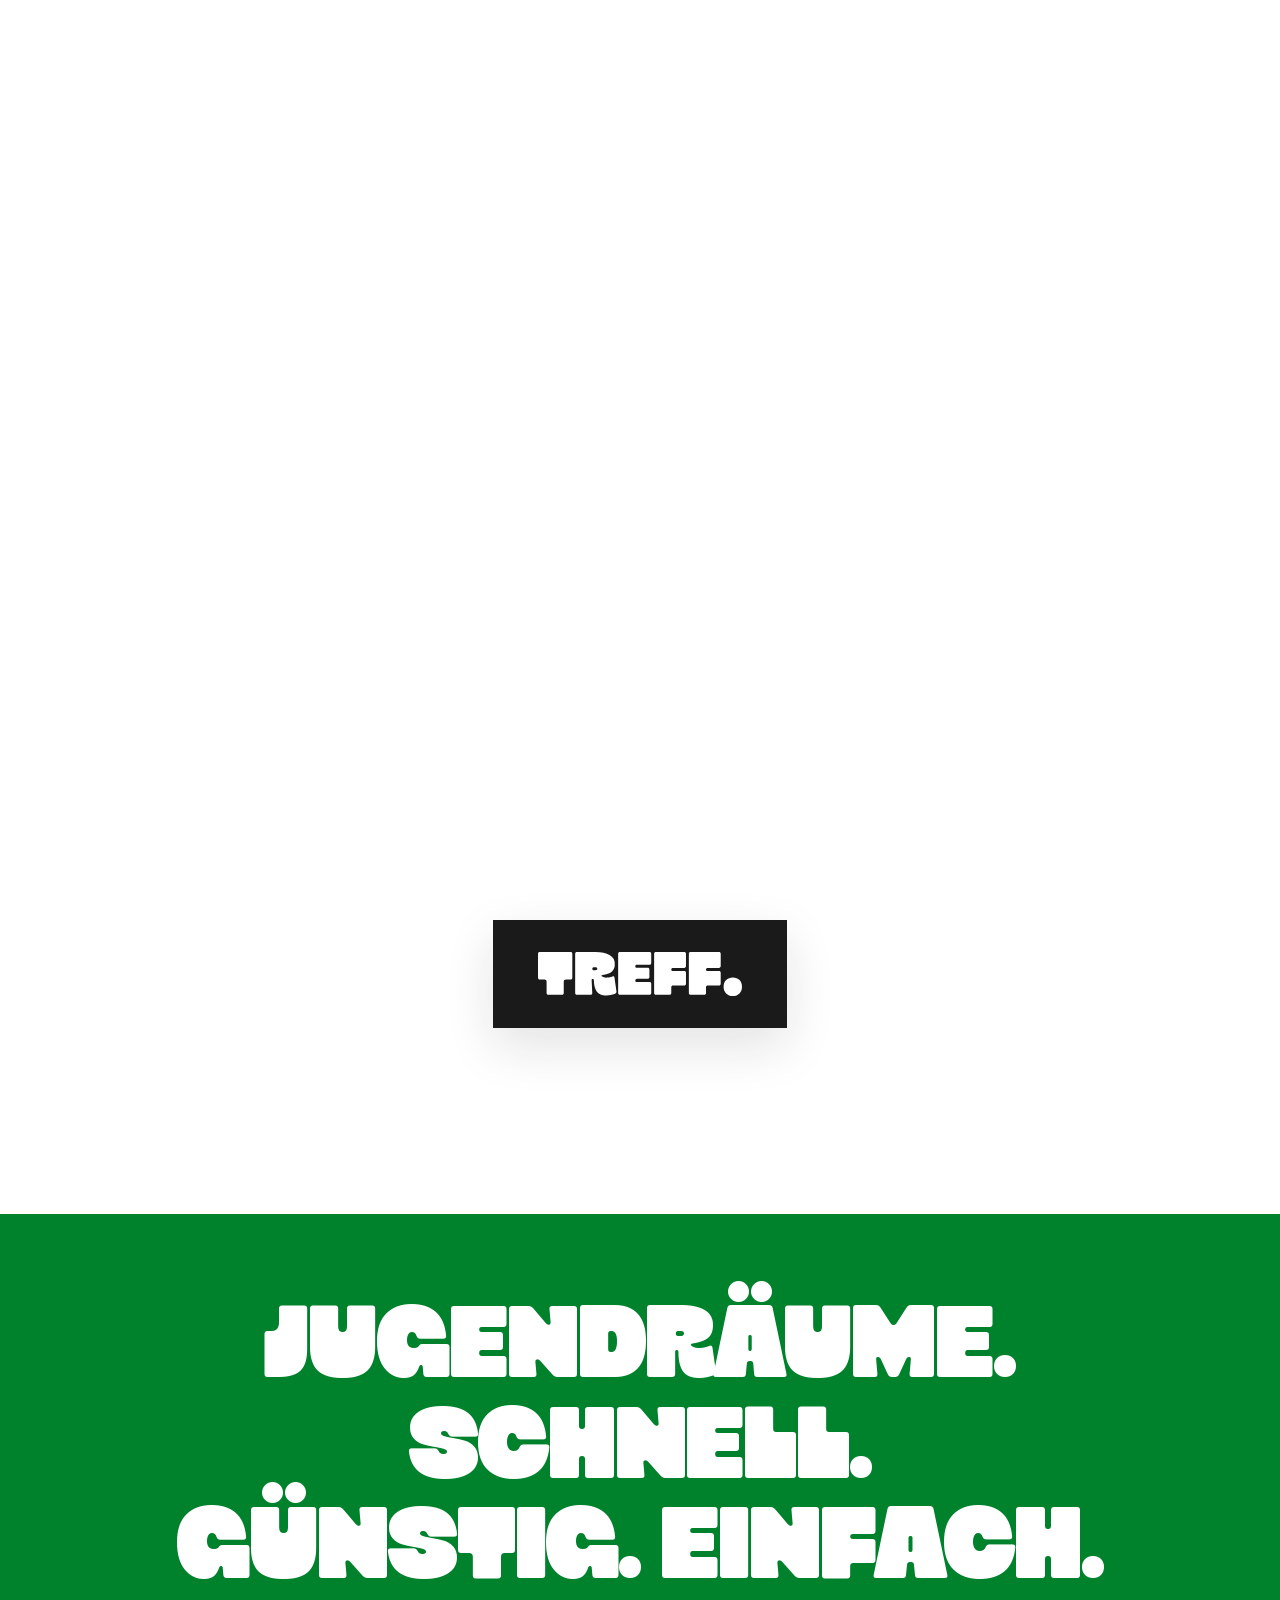
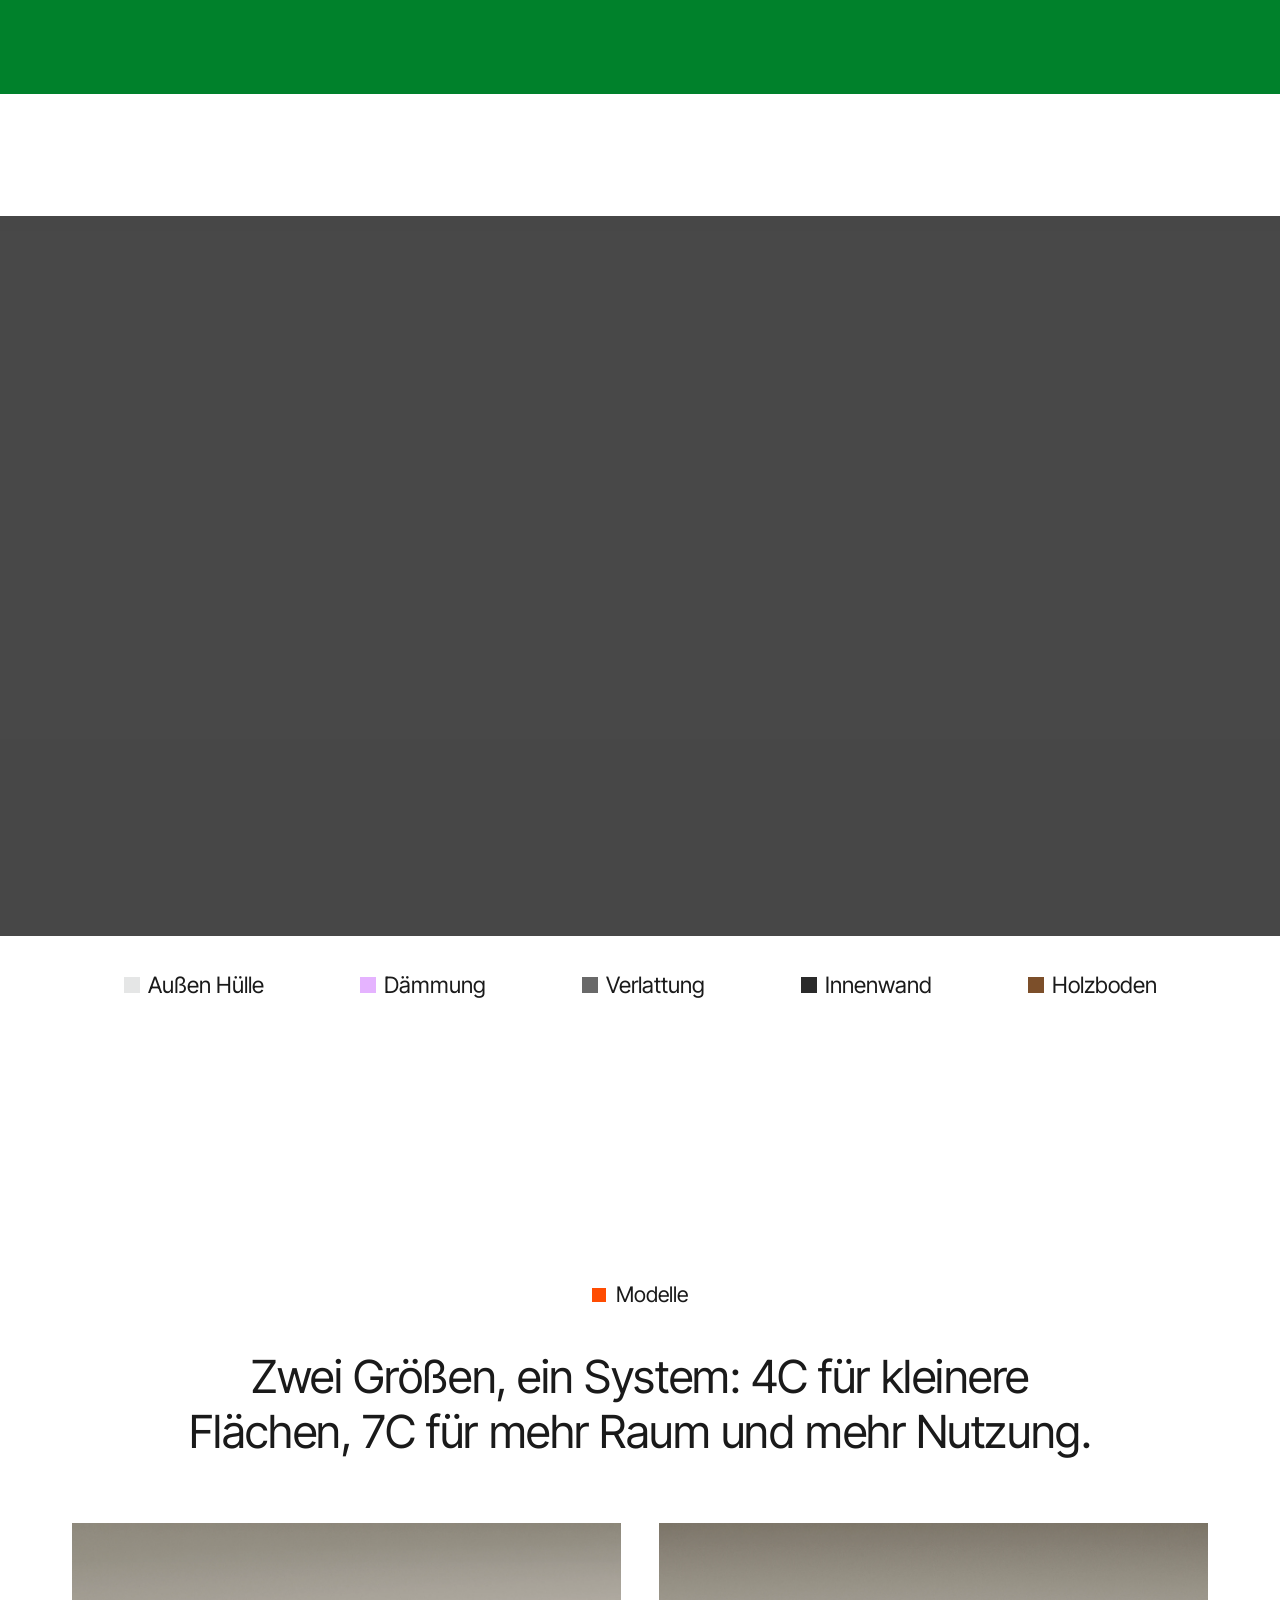
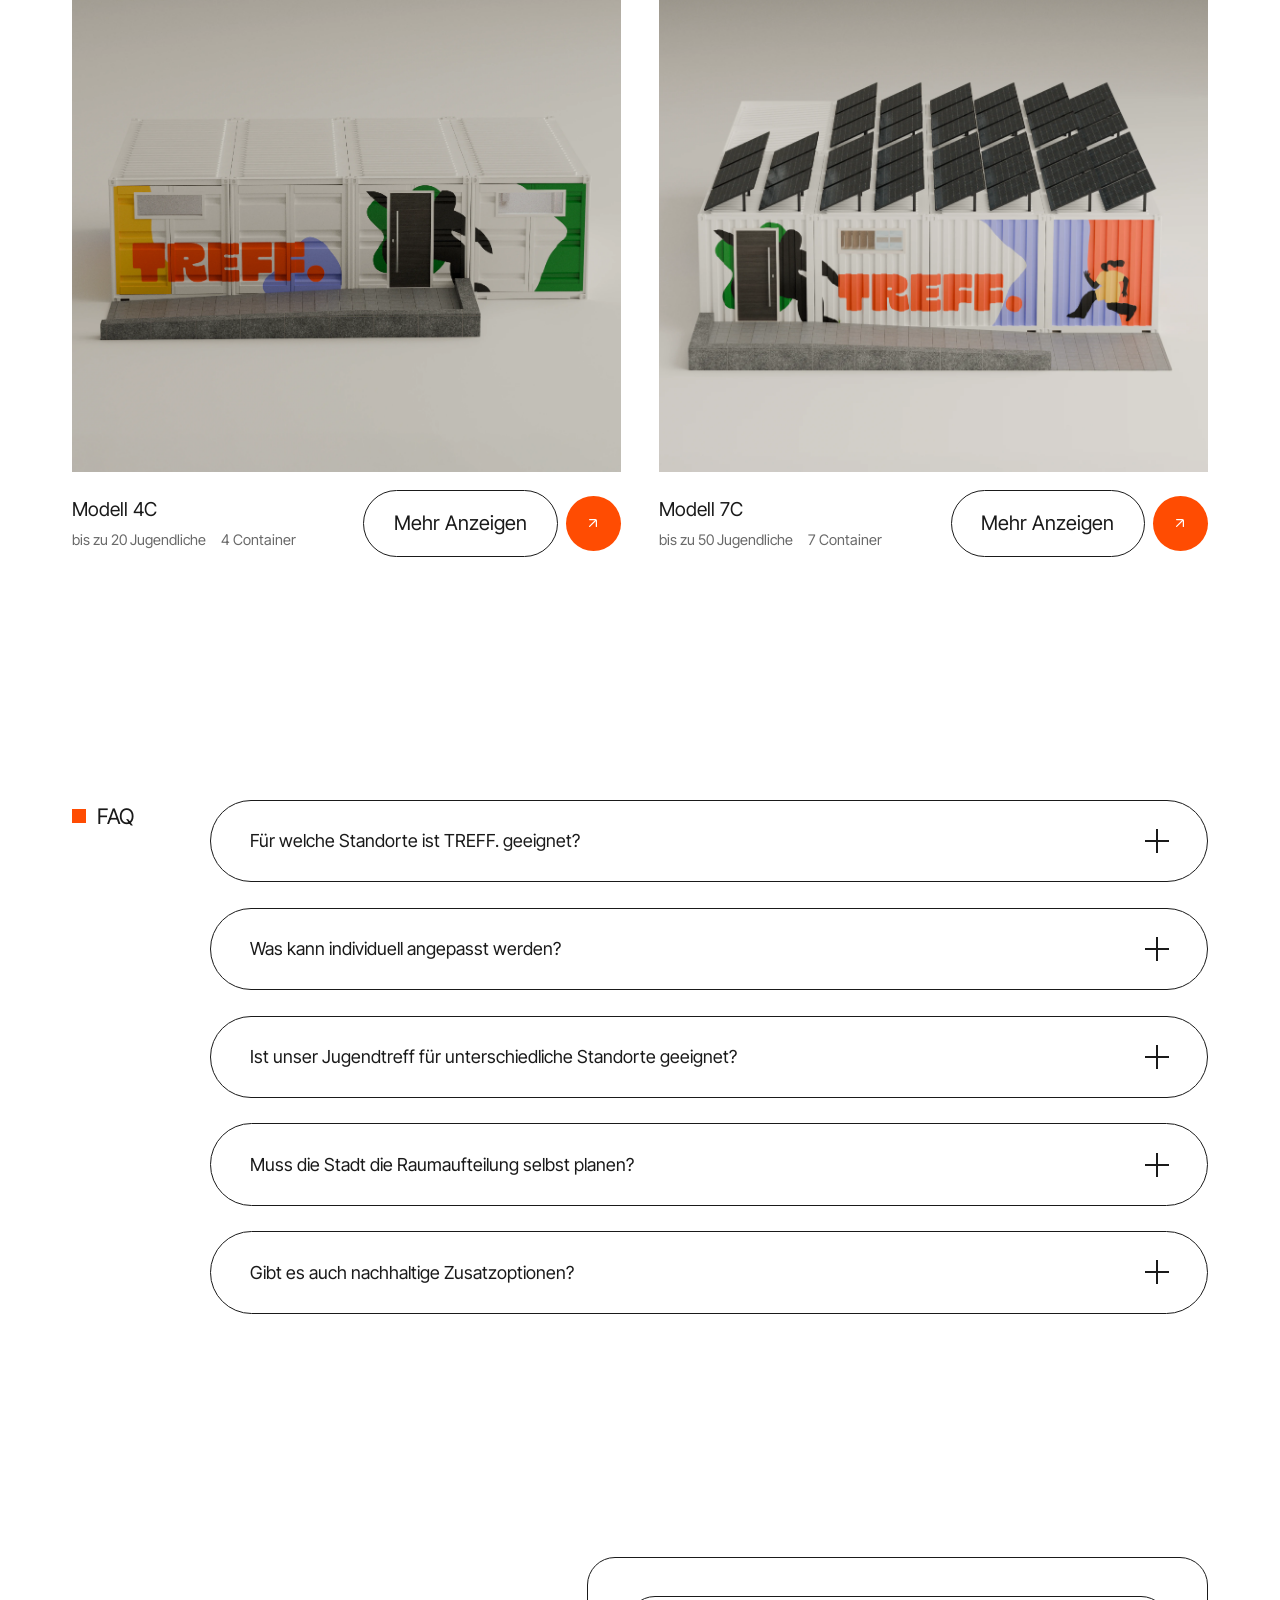
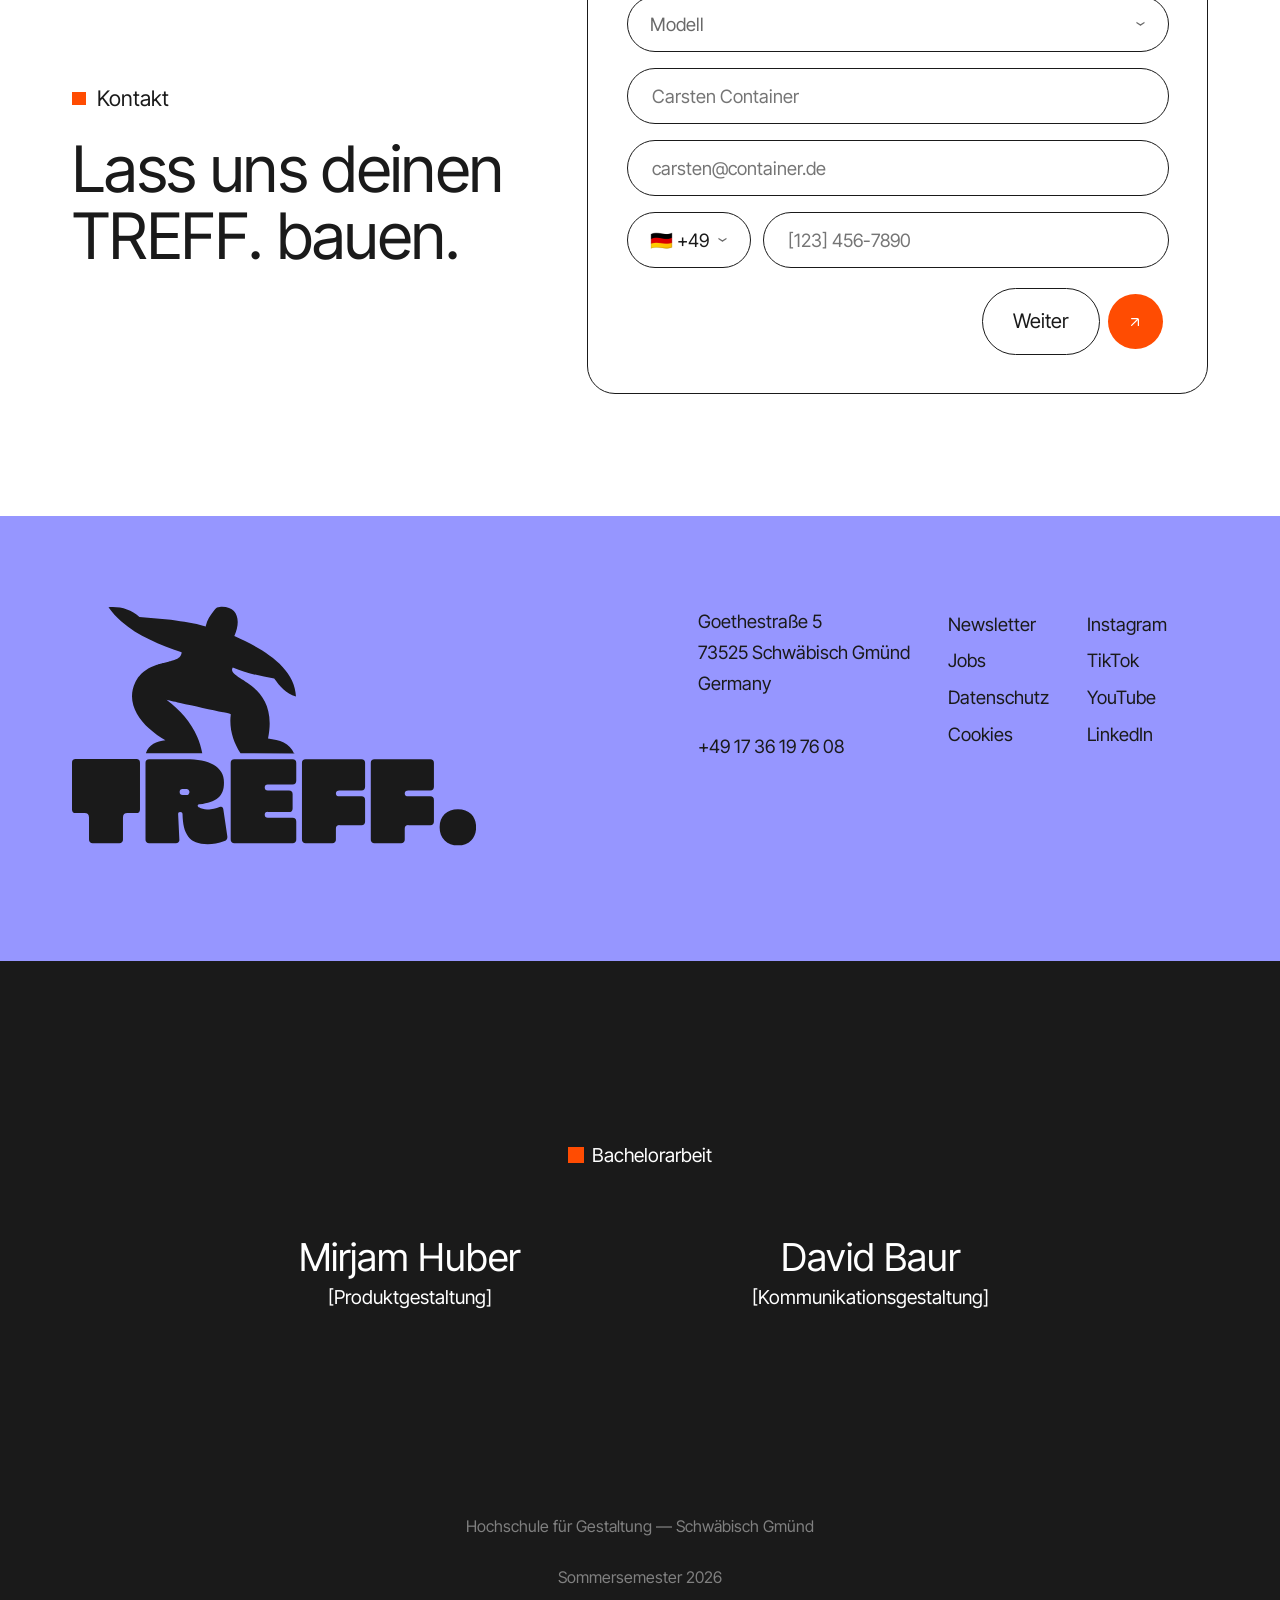
==== commit babeac30: "Add sweep-starter intro on index page Add js/intro.js (logo sweep + illustration rise) and its no-fl" ====
--- a/index.html
+++ b/index.html
@@ -8,11 +8,12 @@
 
   <base href="/" />
 
-
   <!-- Fonts vorab laden (meistgenutzte WOFF2) -->
   <link rel="preload" href="fonts/Chunko Bold.woff2" as="font" type="font/woff2" crossorigin />
   <link rel="preload" href="fonts/InterTight-Regular.woff2" as="font" type="font/woff2" crossorigin />
   <link rel="stylesheet" href="css/style.css" />
+  <!-- Intro-Starter: Versteckt-Zustand VOR dem ersten Paint setzen (nur wenn Animation gewünscht) → kein Flackern. Steuerung in js/intro.js -->
+  <script>(function(){var s=location.search.indexOf('still=1')>-1;var r=s||(window.matchMedia&&matchMedia('(prefers-reduced-motion: reduce)').matches);if(!r)document.documentElement.classList.add('intro-active');})();</script>
 </head>
 
 <body>
@@ -515,5 +516,6 @@
   <script src="js/phasen.js"></script>
   <script src="js/carousel.js"></script>
   <script src="js/faq.js"></script>
-  <script src="js/video.js"></script></body>
+  <script src="js/video.js"></script>
+  <script src="js/intro.js"></script></body>
 </html>
--- a/css/style.css
+++ b/css/style.css
@@ -363,6 +363,22 @@
   object-fit: contain;
 }
 
+/* ---------- Intro (Sweep-Starter, nur index.html; js/intro.js) ----------
+   `intro-active` wird synchron im <head> gesetzt (nur wenn Animation gewünscht)
+   → Versteckt-Zustand ab Frame 0, kein Flackern. intro.js animiert daraus rein
+   und entfernt die Klasse am Ende (Failsafe entfernt sie sonst nach 4s). */
+.header__logo { position: relative; }                                  /* Anker für den Sweep-Balken */
+html.intro-active .header__logo img { clip-path: inset(0 100% 0 0); }  /* Logo zunächst „unbemalt" */
+html.intro-active .header__illu img { opacity: 0; }
+html.intro-active .nav { opacity: 0; }
+.intro-sweep {
+  position: absolute; top: 0; bottom: 0; left: 0;
+  width: clamp(6px, .7vw, 12px);
+  background: var(--flammen-orange);   /* Akzent leicht änderbar (z.B. --schulbus-gelb) */
+  box-shadow: 0 0 24px rgba(255, 76, 2, .35);   /* dezenter Glow → „heißer Marker" */
+  pointer-events: none; will-change: transform;
+}
+
 /* ---------- 5.5 Footer ---------- */
 .footer {
   background: var(--lila-traube);
